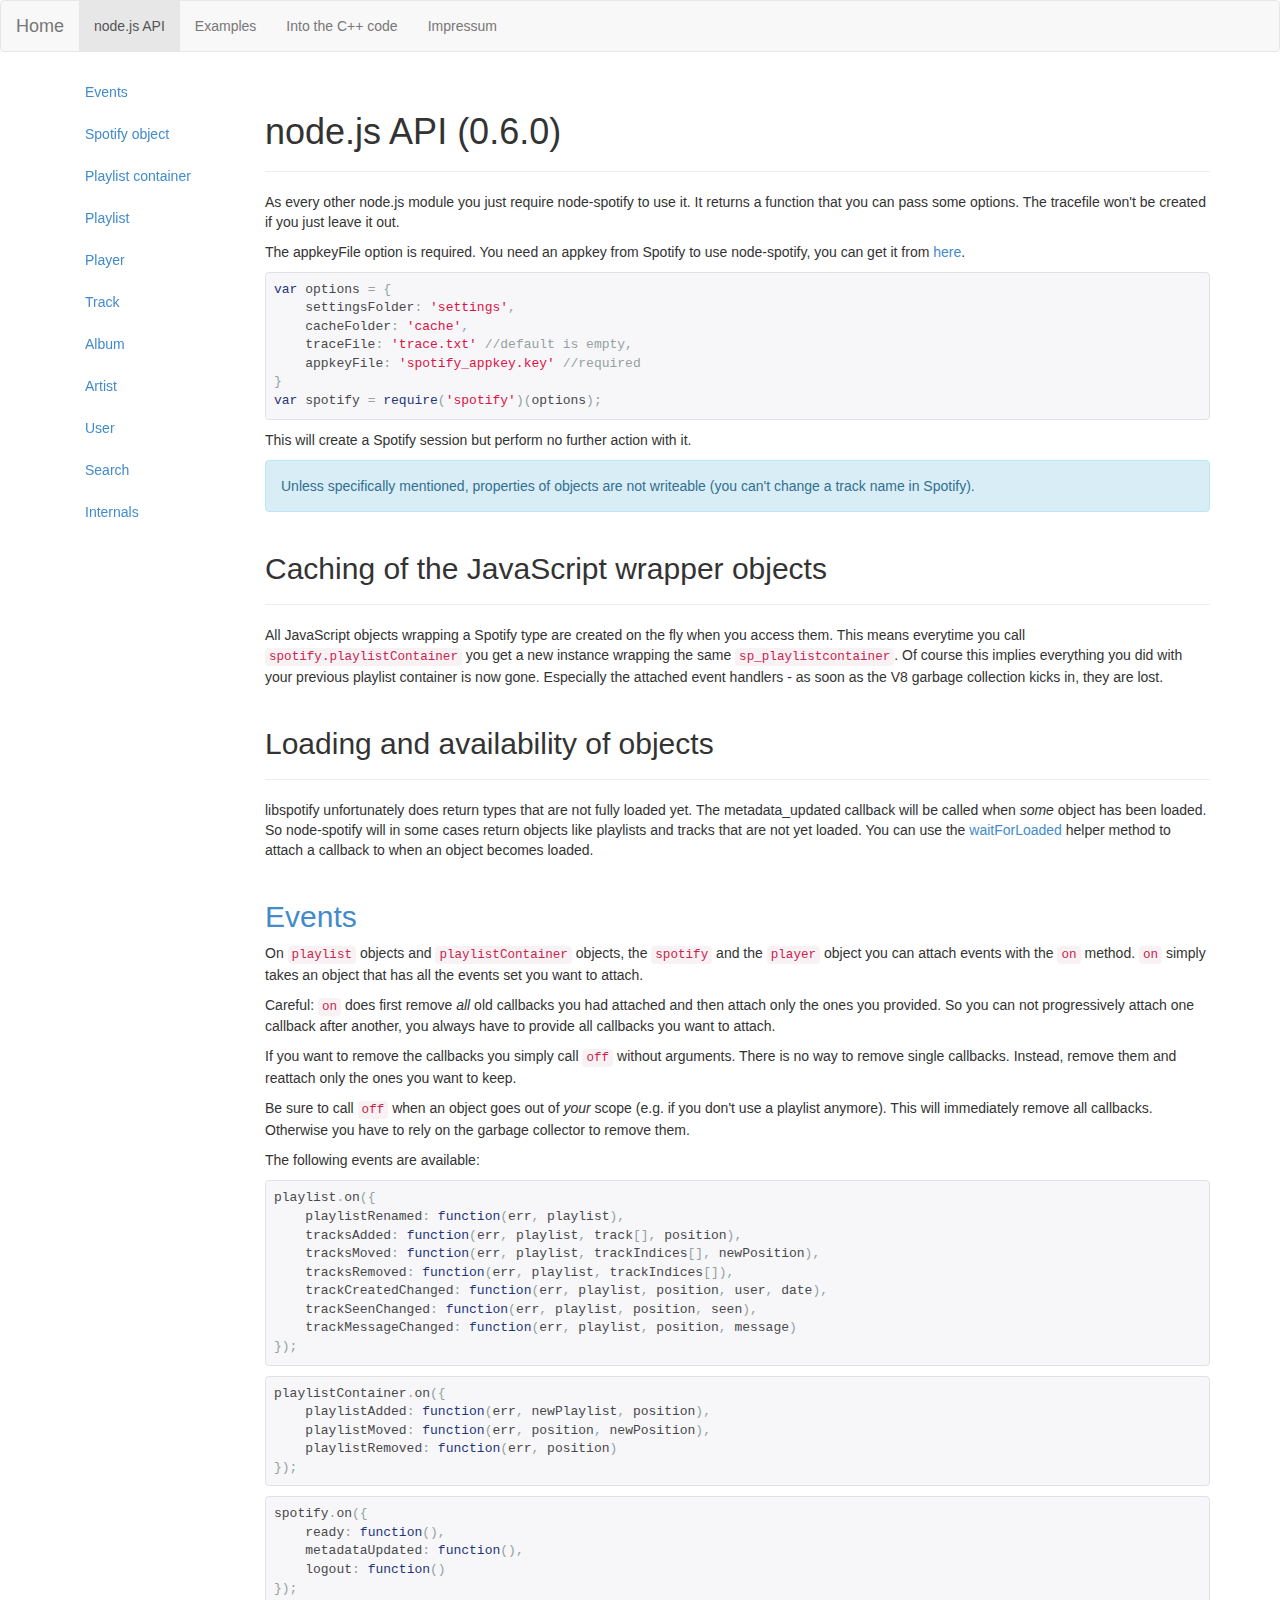
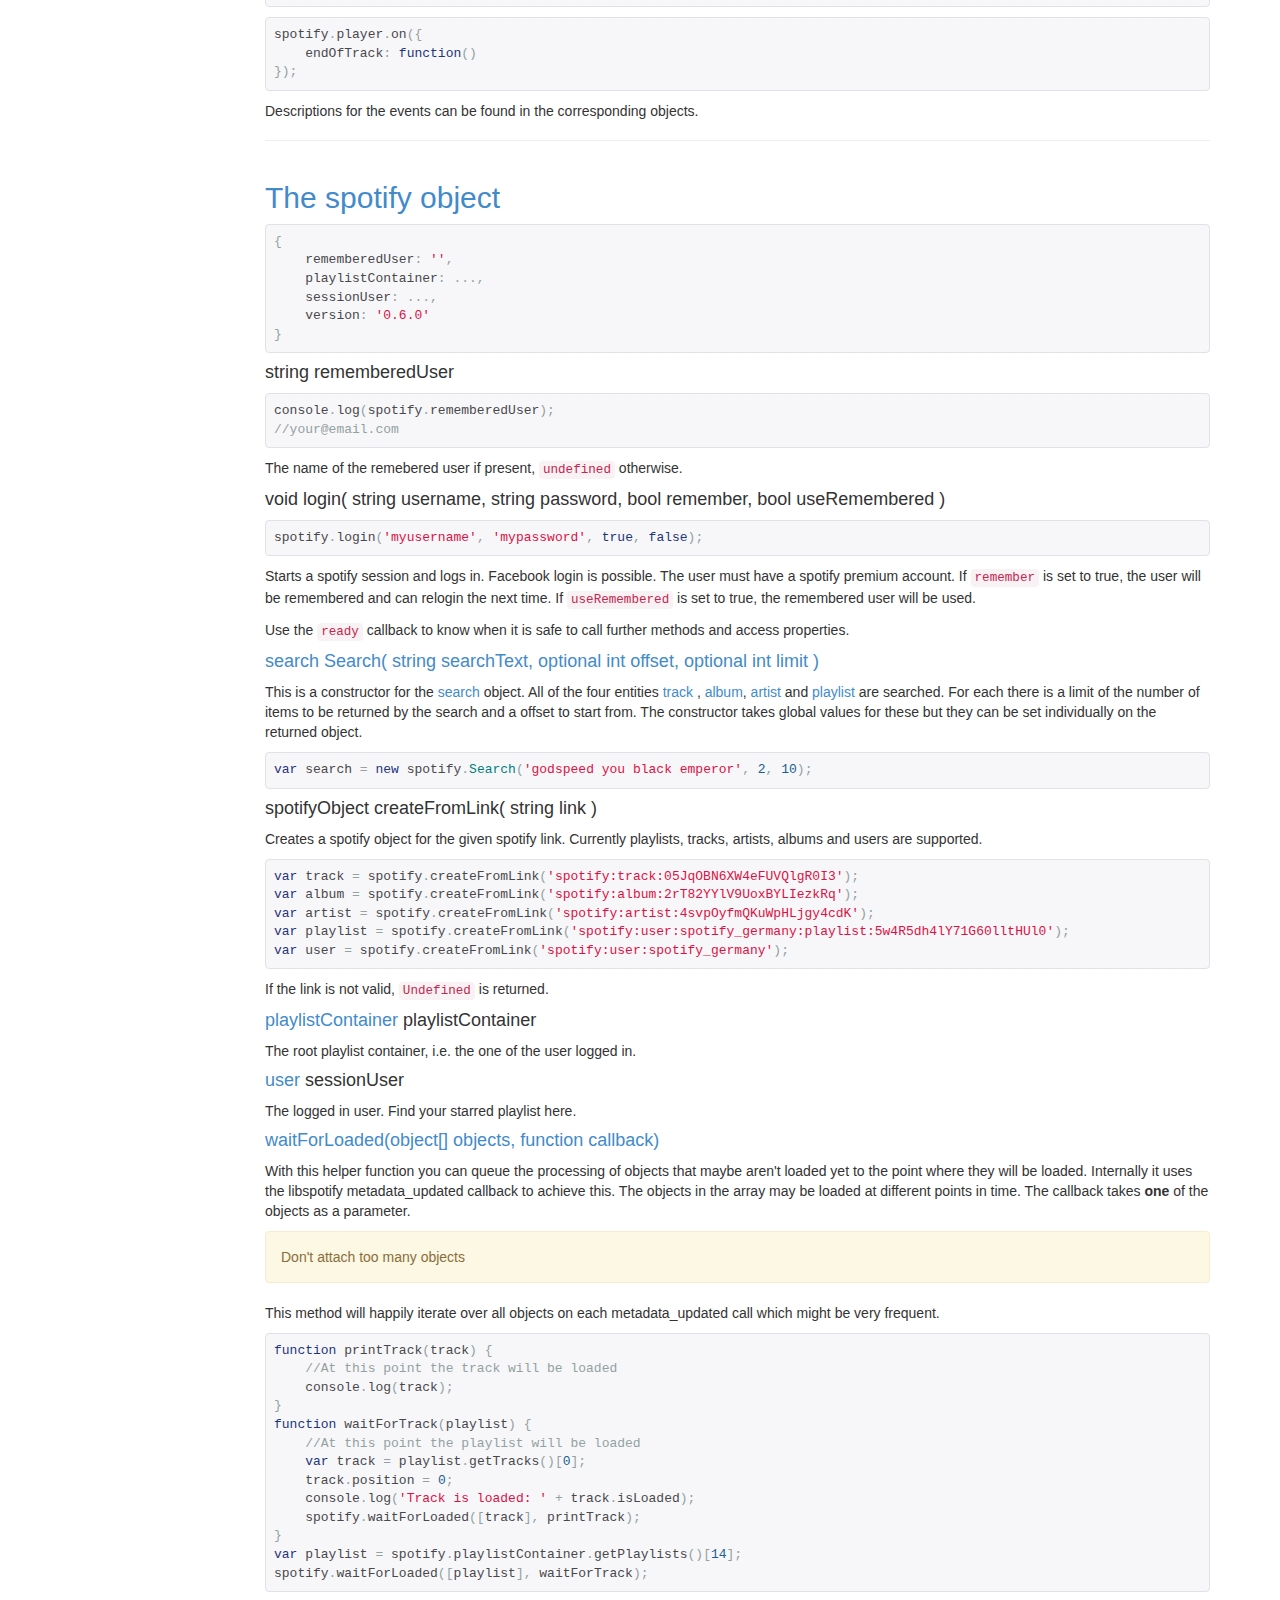
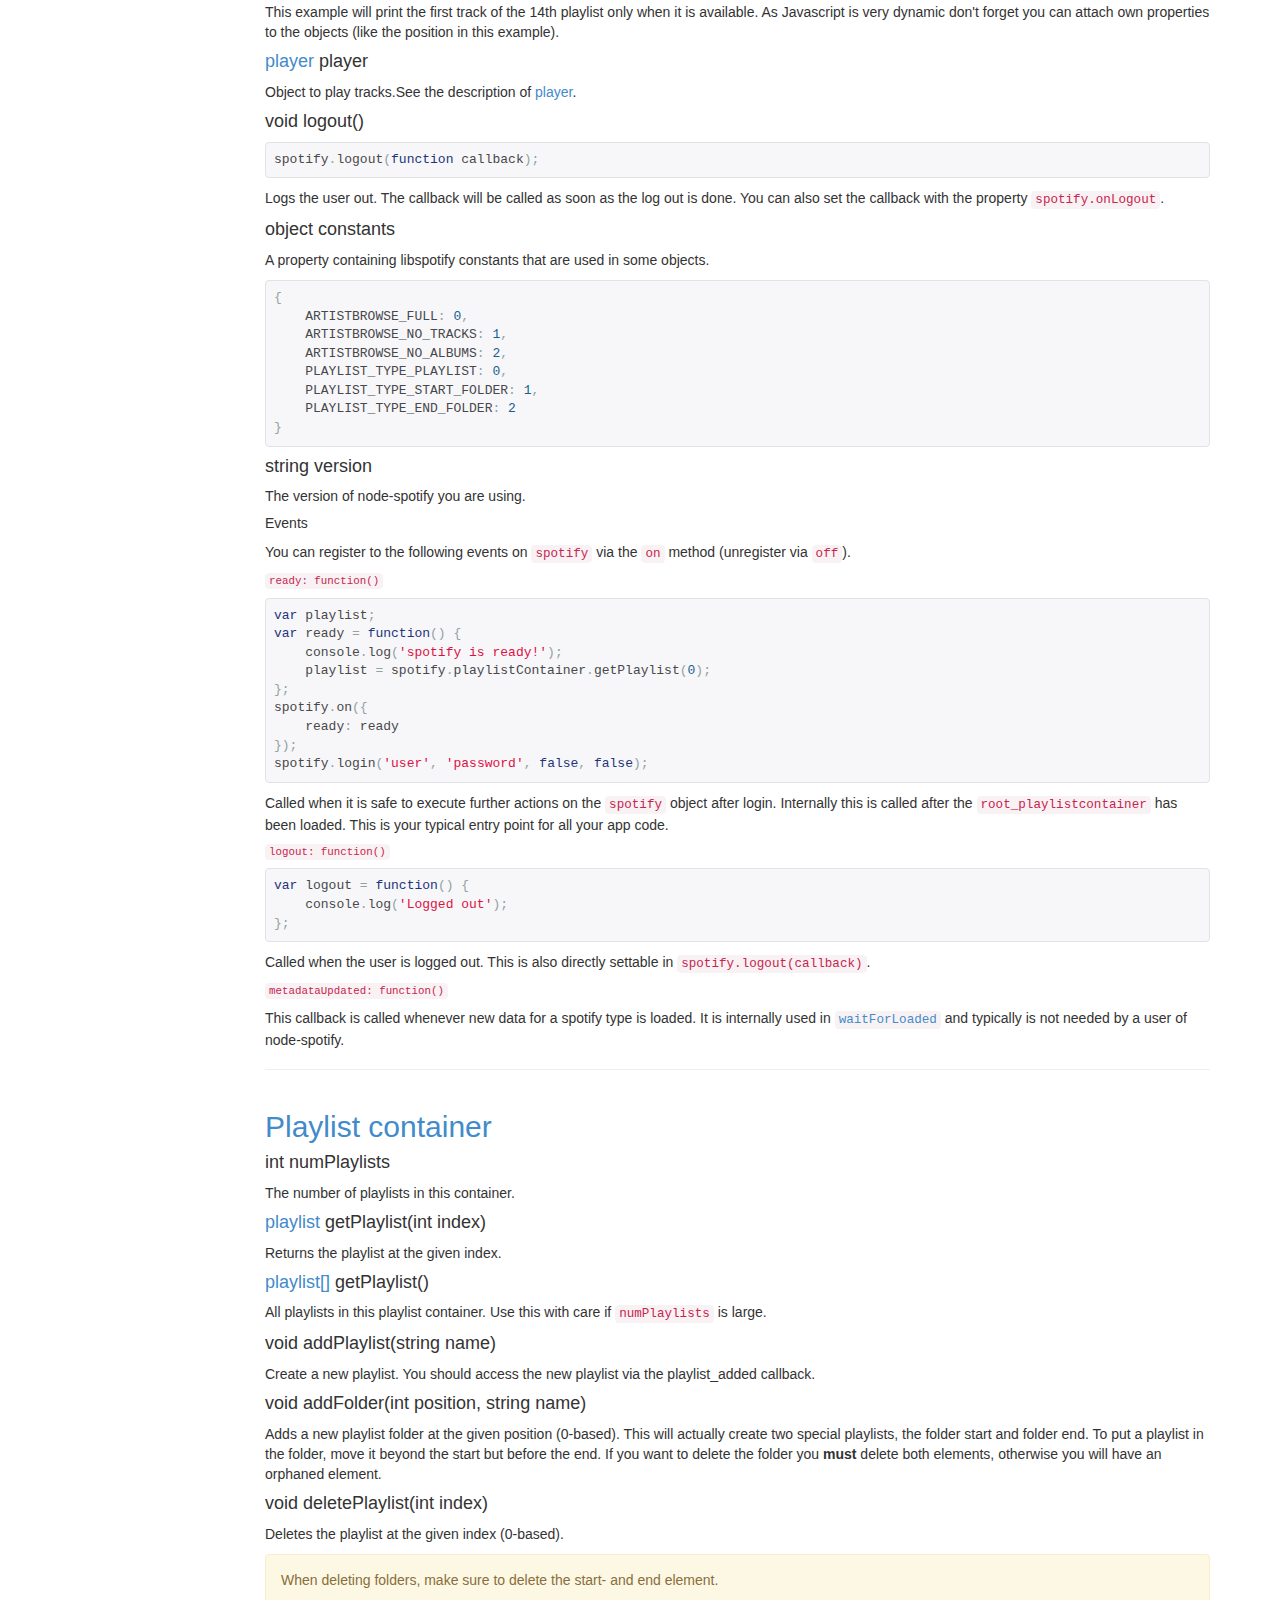
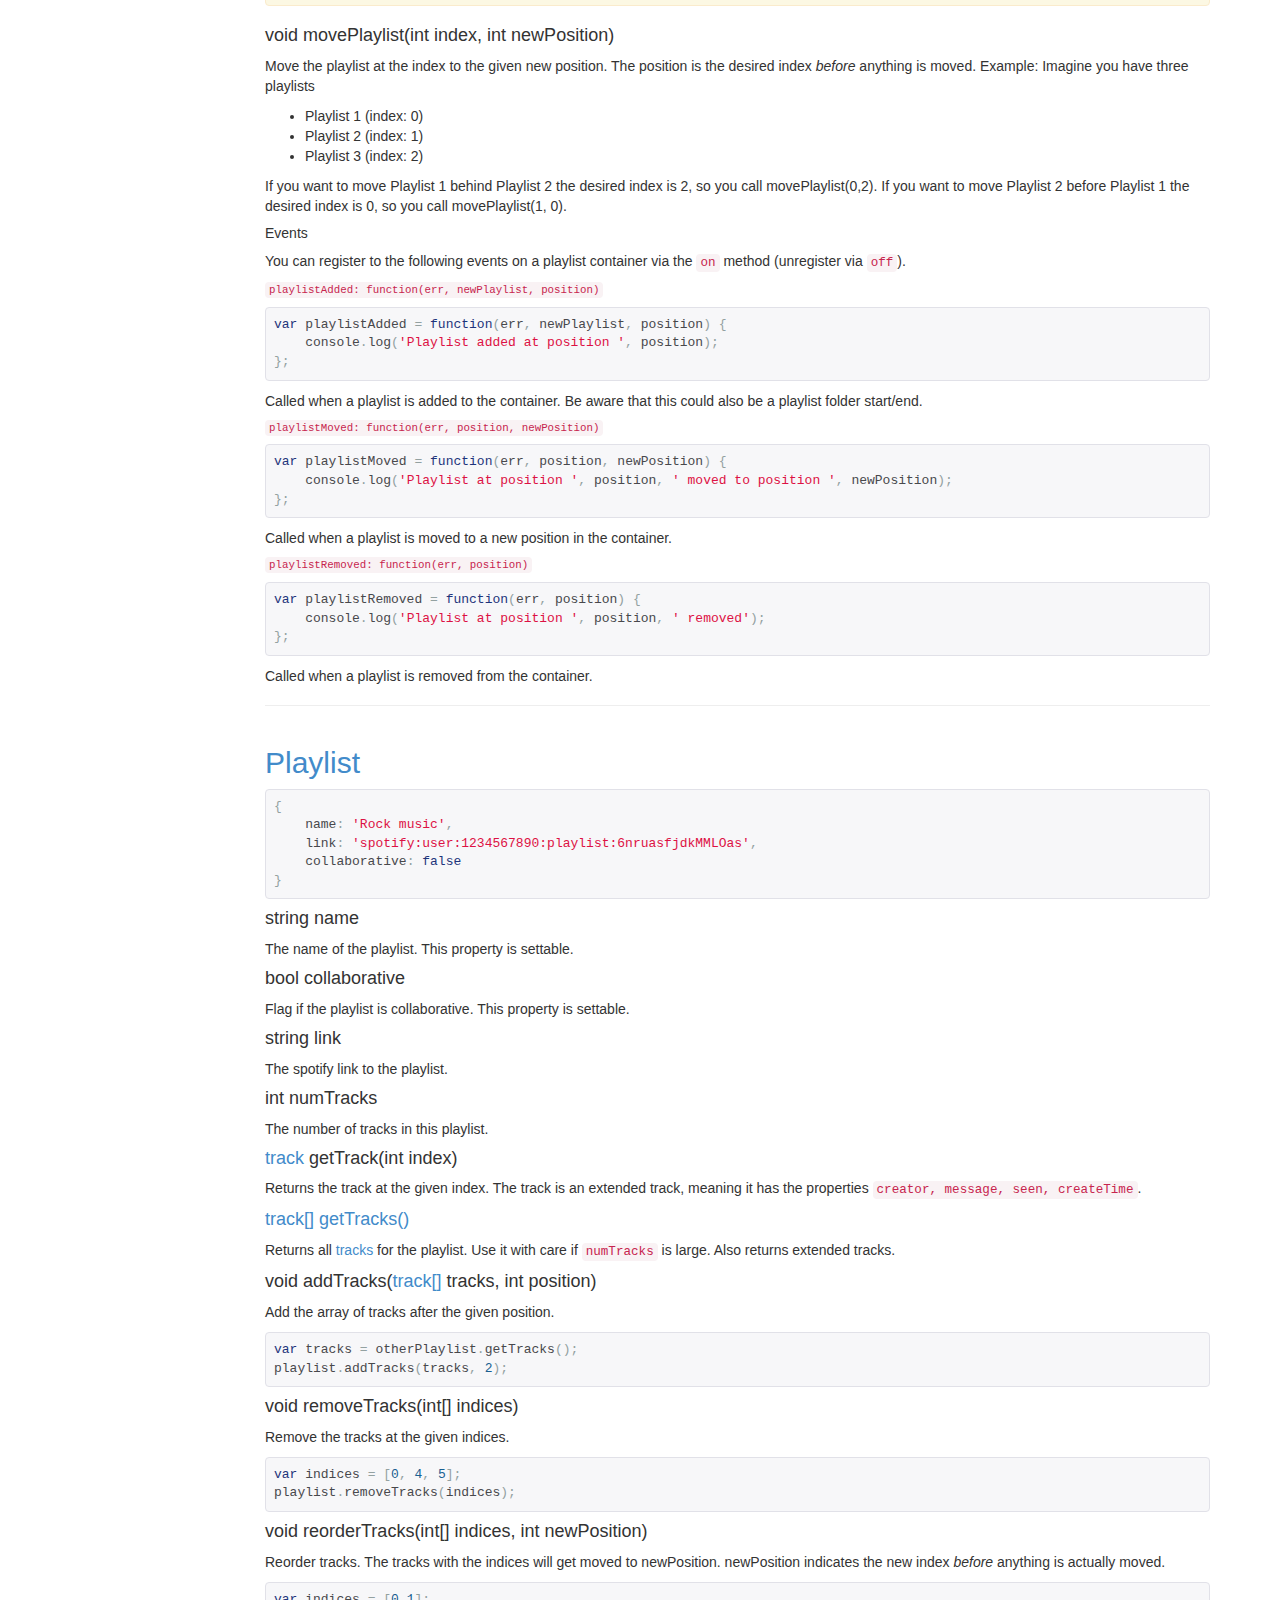
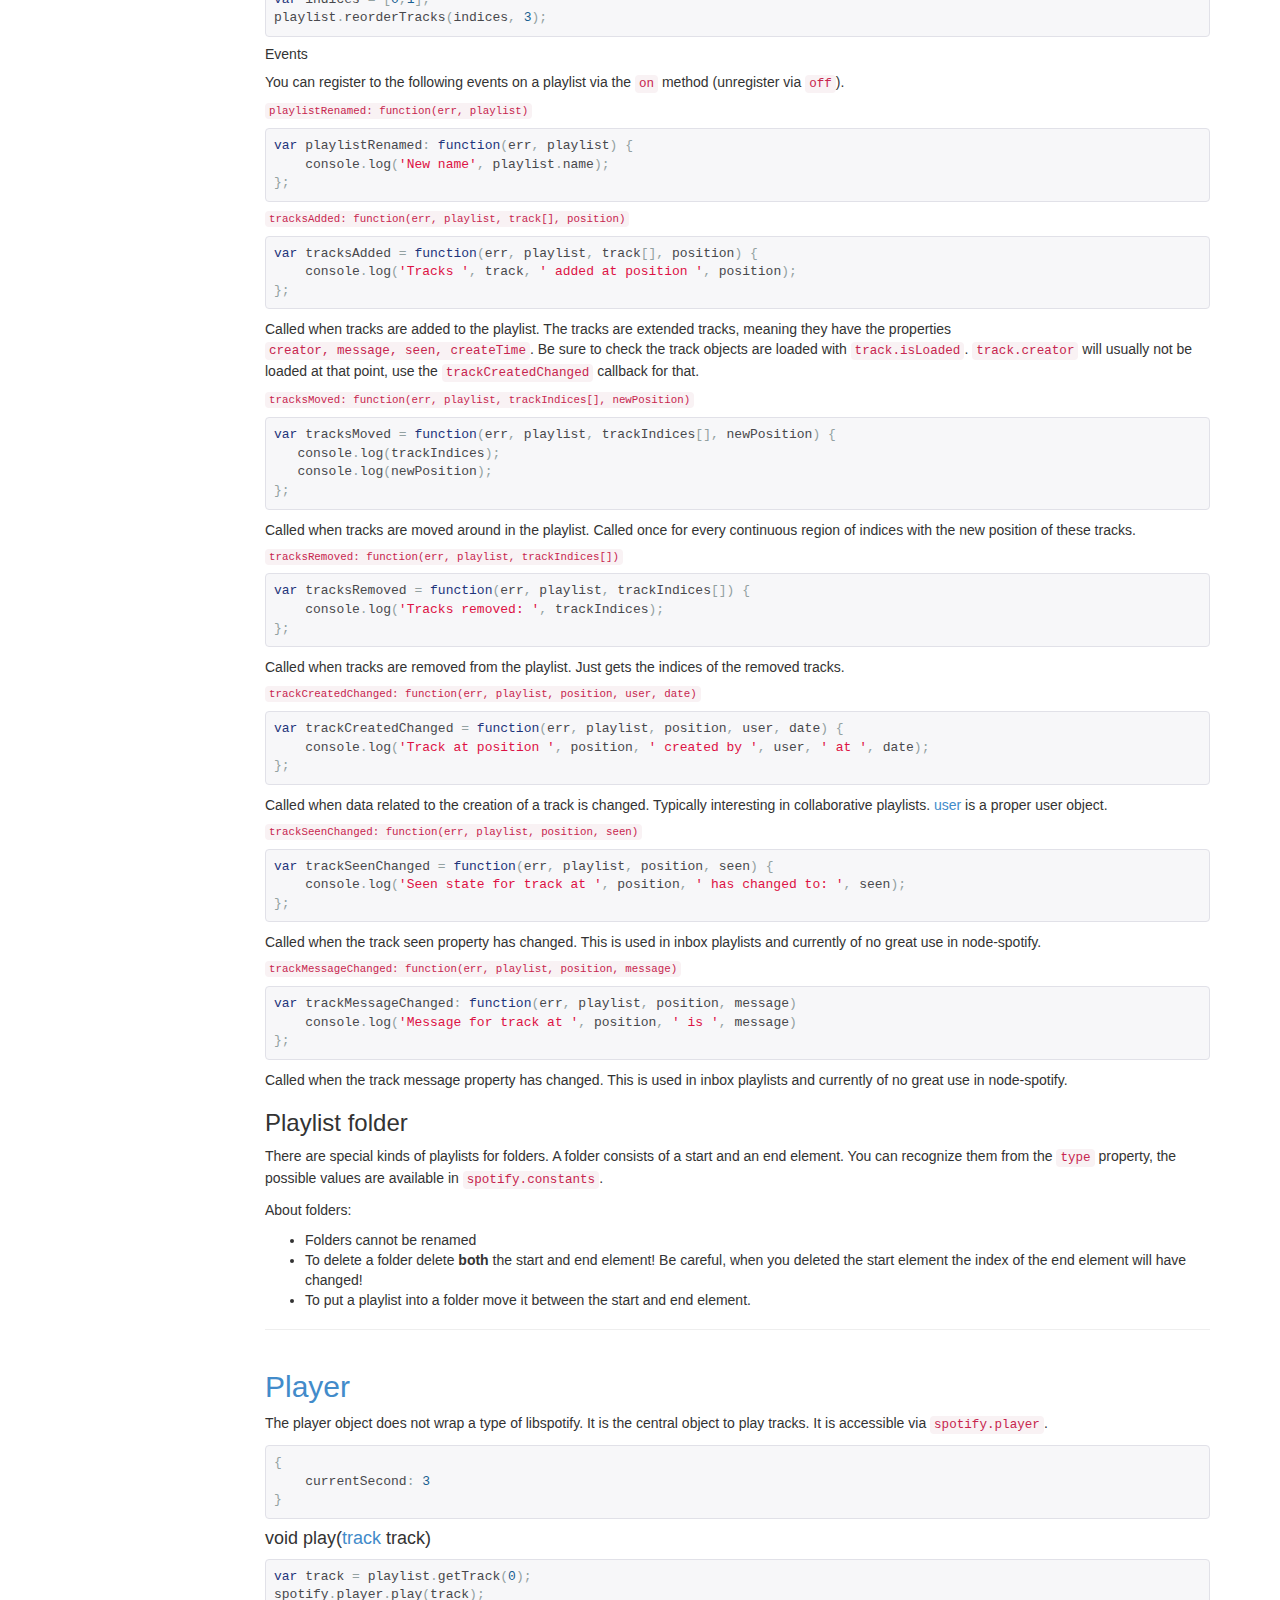
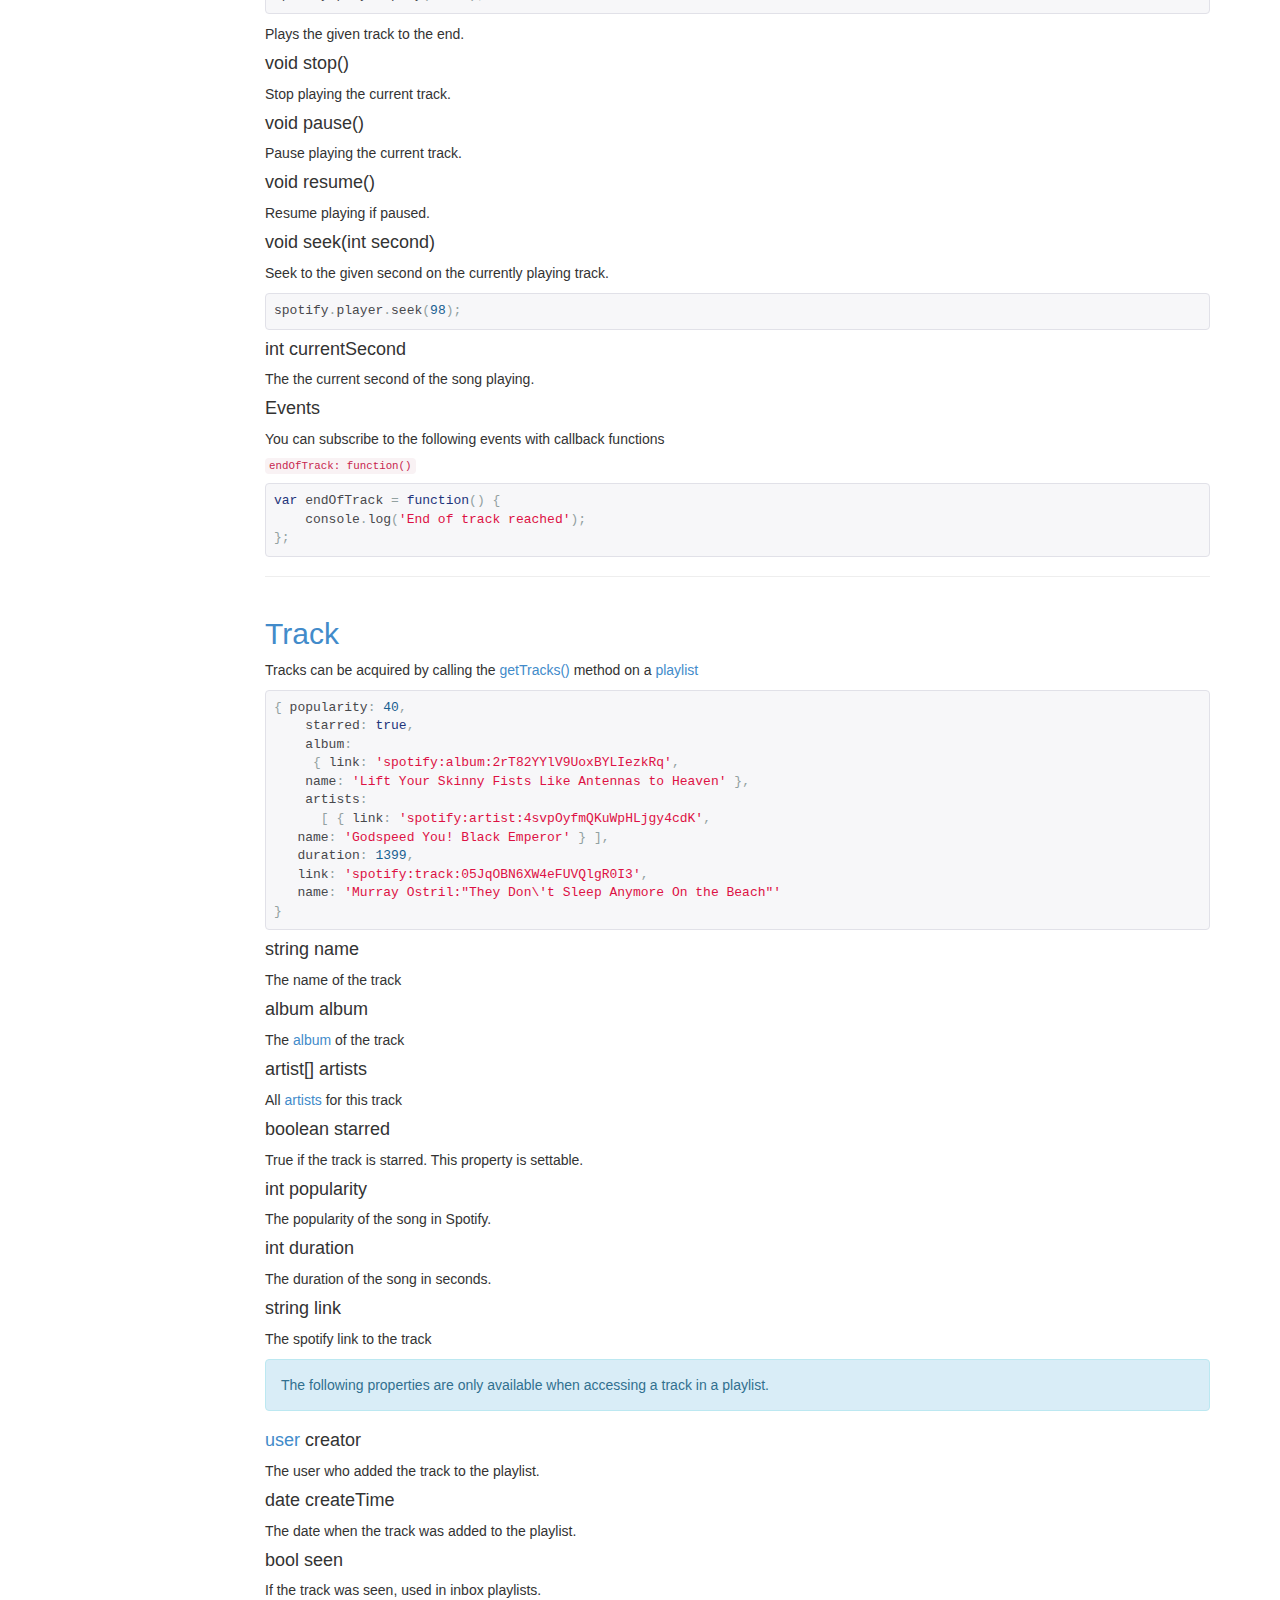
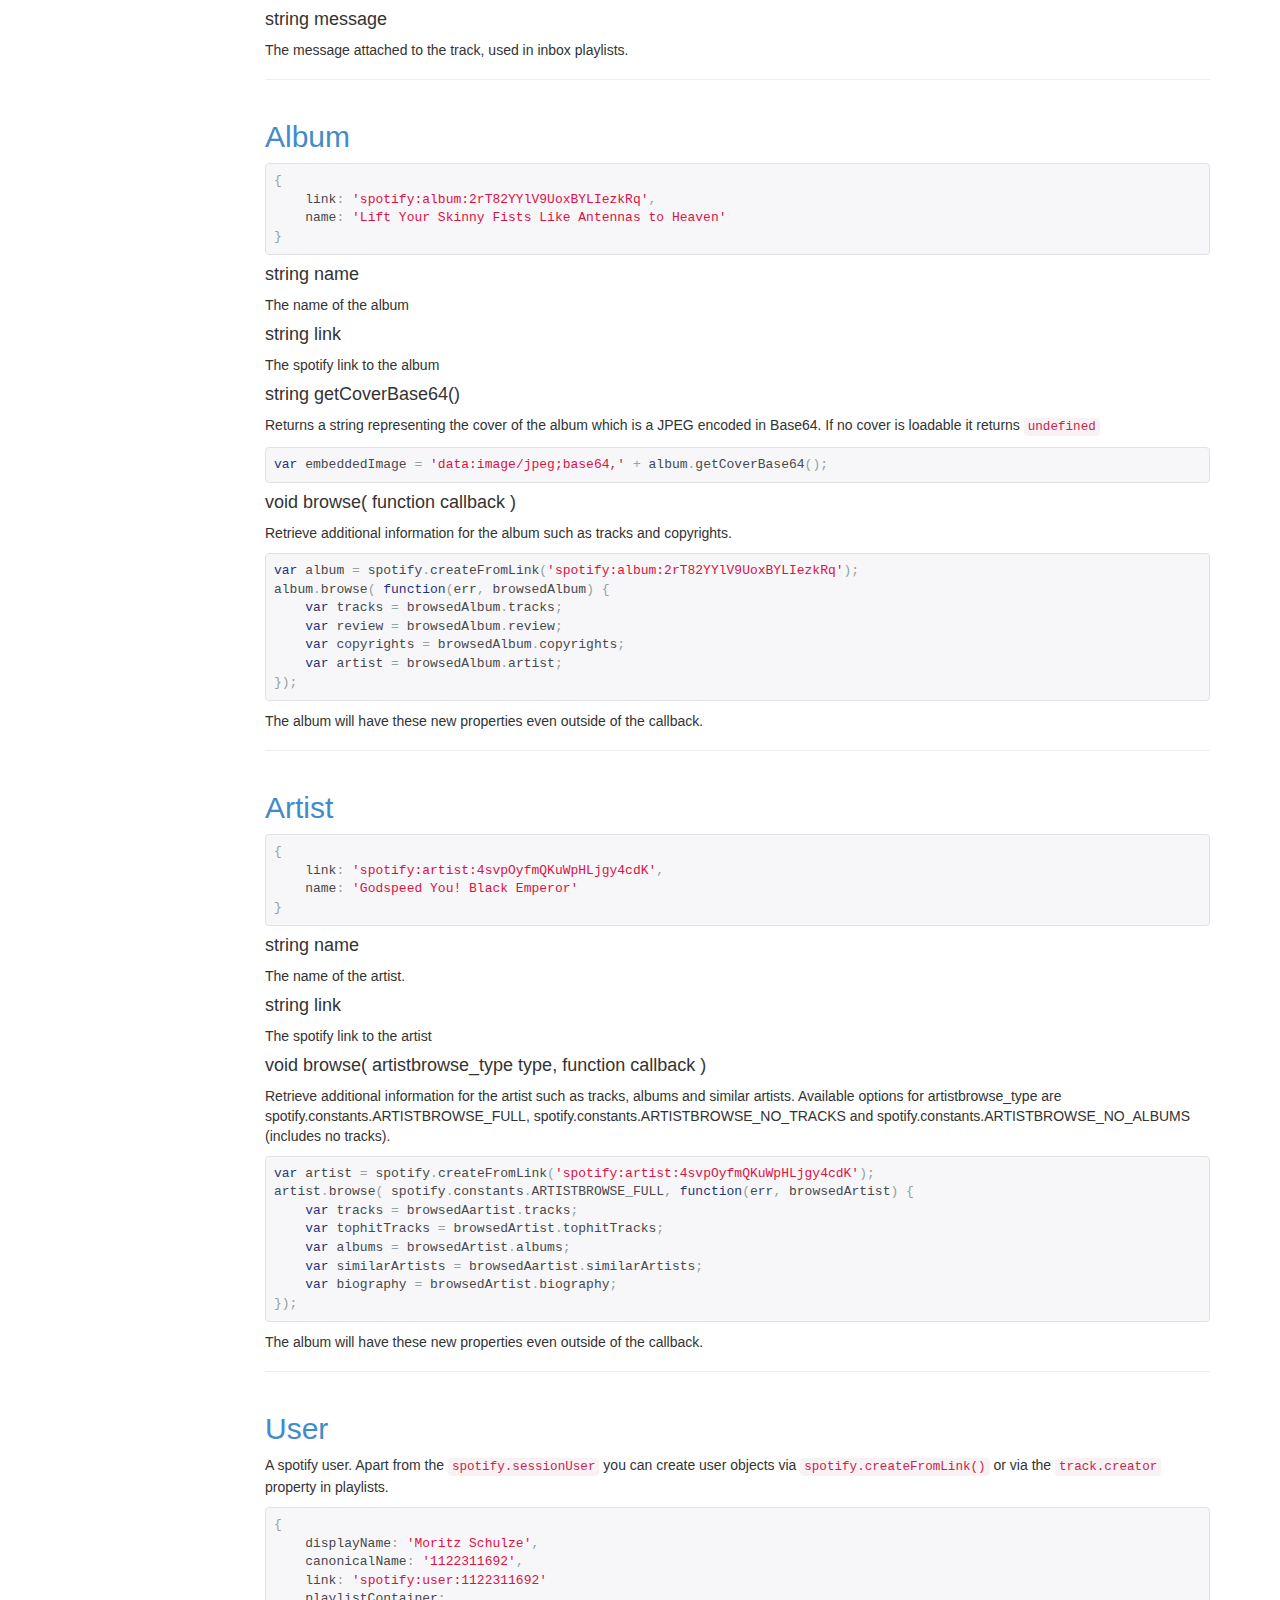
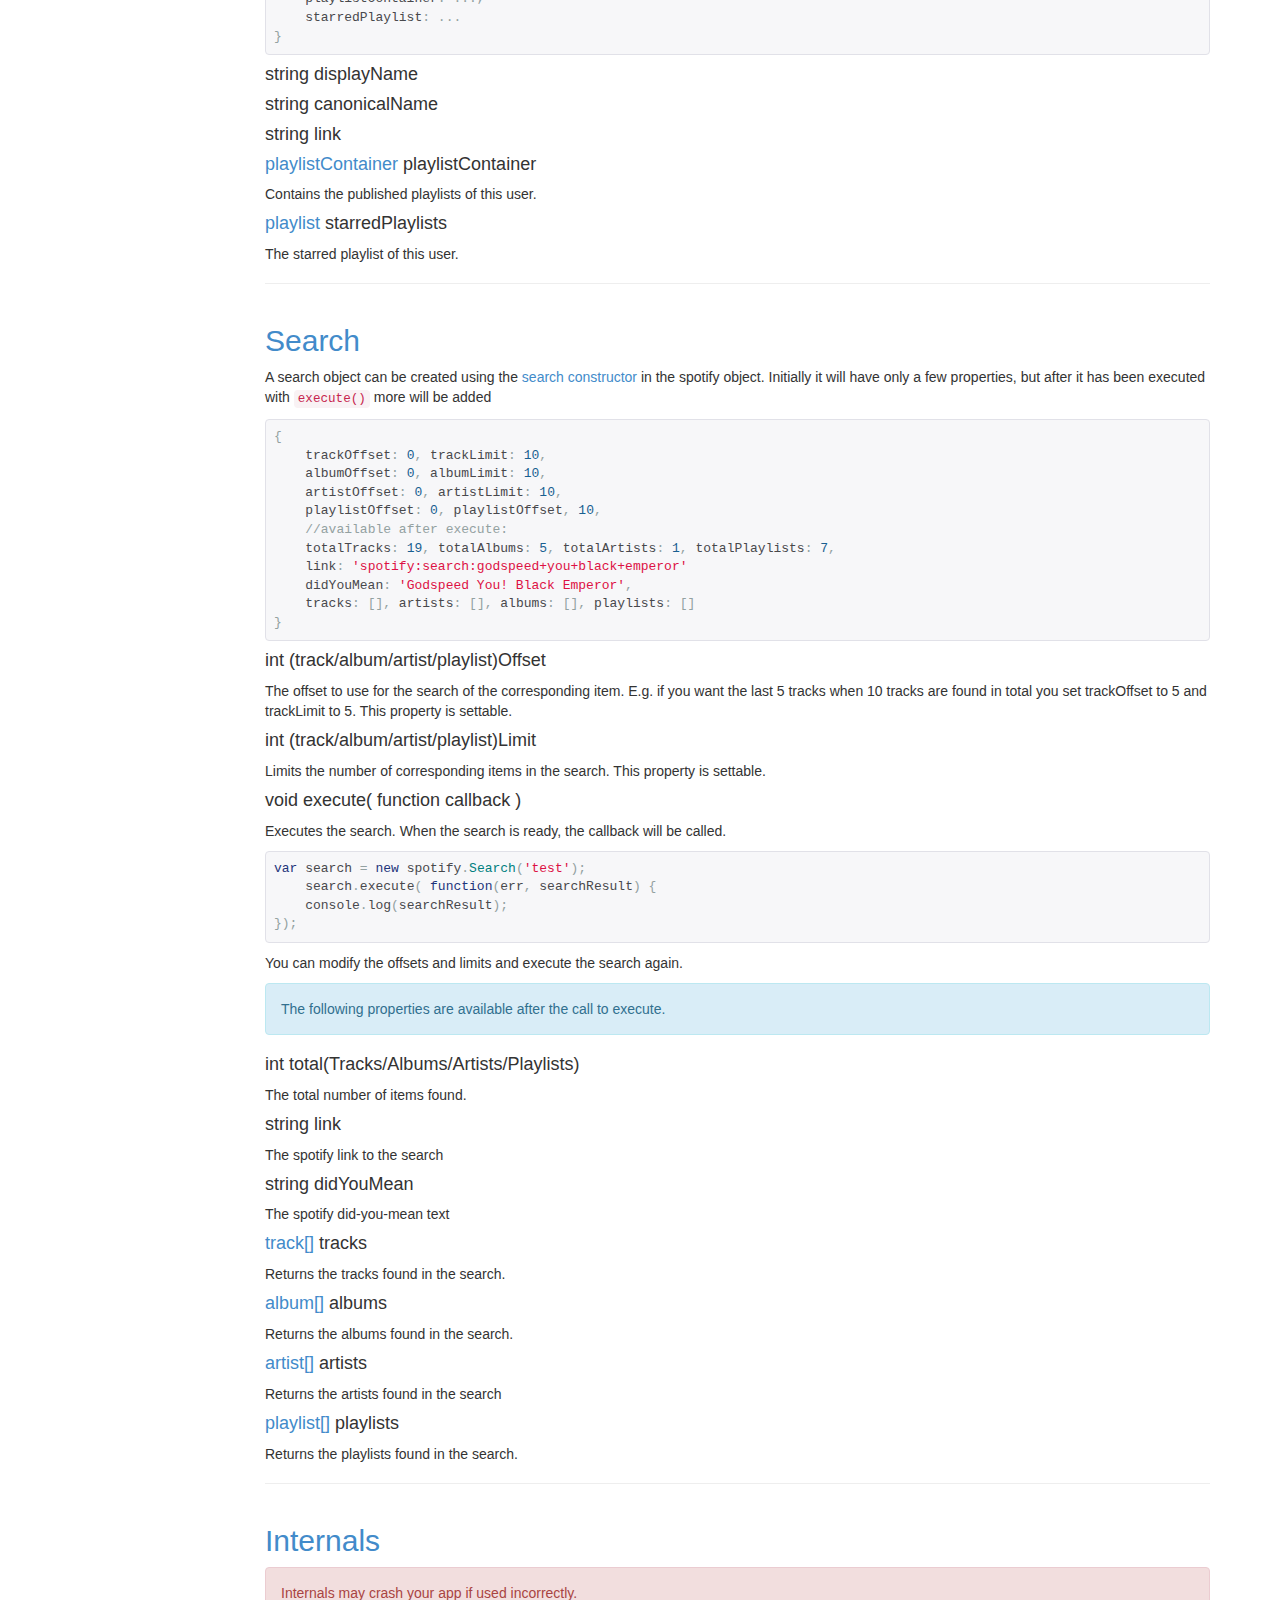
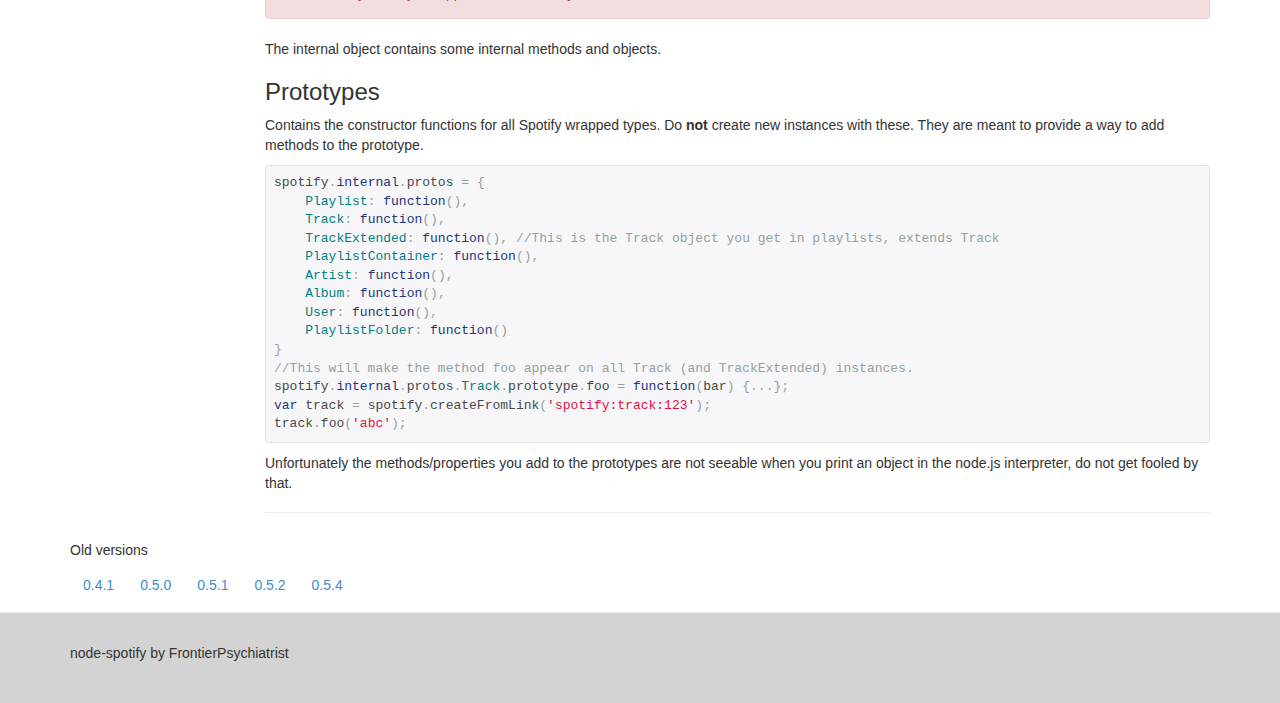
==== api.html @ 5c20692d "Made node.js same everywhere" ====
<!DOCTYPE html><html><head><link rel="stylesheet" href="css/bootstrap.min.css" media="screen" type="text/css"><link rel="stylesheet" href="css/main.css" media="screen" type="text/css"><meta name="viewport" content="width=device-width, initial-scale=1.0"><meta http-equiv="Content-Type" content="text/html" charset="utf-8"><title>node-spotify: api</title><script type="text/javascript" src="js/jquery.min.js"></script><script type="text/javascript" src="js/bootstrap.min.js"></script><script type="text/javascript" src="js/prettify.js"></script><link rel="stylesheet" href="css/prettify.css" type="text/css"></head><body data-spy="scroll" data-target=".sidebar"><div class="navbar navbar-default"><div class="navbar-header"><a href="index.html" class="navbar-brand">Home</a></div><div class="collapse navbar-collapse"><ul class="nav navbar-nav"><li class="active"><a href="api.html">node.js API</a></li><li><a href="example.html">Examples</a></li><li><a href="programmers.html">Into the C++ code</a></li><li><a href="impressum.html">Impressum</a></li></ul><!--a(href='demo/index.html').btn.btn-success.pull-right Try it!--></div></div><div class="container"><div class="row"><div class="col-lg-2"><div class="sidebar"><ul class="nav nav-pills nav-stacked affix"><li><a href="#events">Events</a></li><li><a href="#spotify">Spotify object</a></li><li><a href="#playlistContainer">Playlist container</a></li><li><a href="#playlist">Playlist</a></li><li><a href="#player">Player</a></li><li><a href="#track">Track</a></li><li><a href="#album">Album</a></li><li><a href="#artist">Artist</a></li><li><a href="#user">User</a></li><li><a href="#search">Search</a></li><li><a href="#internal">Internals</a></li></ul></div></div><div class="col-lg-10"><div class="page-header"><h1>node.js API (0.6.0)</h1></div><p>As every other node.js module you just require node-spotify to use it. It returns a function that you can pass
some options. The tracefile won't be created if you just leave it out.</p><p>The appkeyFile option is required. You need an appkey from Spotify to use node-spotify, you can get it from
<a href="https://developer.spotify.com/technologies/libspotify/#application-keys">here</a>.</p><pre class="prettyprint">var options = {
    settingsFolder: 'settings',
    cacheFolder: 'cache',
    traceFile: 'trace.txt' //default is empty,
    appkeyFile: 'spotify_appkey.key' //required
}
var spotify = require('spotify')(options);</pre><p>This will create a Spotify session but perform no further action with it.</p><div class="alert alert-info">Unless specifically mentioned, properties of objects are not writeable (you can't change a track name in Spotify).</div><div class="page-header"><h2>Caching of the JavaScript wrapper objects</h2></div><p>All JavaScript objects wrapping a Spotify type are created on the fly when you access them. This means everytime you call <code>spotify.playlistContainer</code>
you get a new instance wrapping the same <code>sp_playlistcontainer</code>. Of course this implies everything you did with your previous playlist container is
now gone. Especially the attached event handlers - as soon as the V8 garbage collection kicks in, they are lost.</p><div class="page-header"><h2>Loading and availability of objects</h2></div><p>libspotify unfortunately does return types that are not fully loaded yet. The metadata_updated callback will be called when <i>some</i> object has been loaded. So node-spotify
will in some cases return objects like playlists and tracks that are not yet loaded. You can use the <a href="#waitForLoaded">waitForLoaded</a> helper method to attach a callback
to when an object becomes loaded.</p><div class="page-header"><h2><a id="events">Events</a></h2><p>On <code>playlist</code> objects and <code>playlistContainer</code> objects, the <code>spotify</code> and the <code>player</code> object
you can attach events with the <code>on</code> method. <code>on</code> simply
takes an object that has all the events set you want to attach.</p><p>Careful: <code>on</code> does first remove <i>all</i> old callbacks you had attached and then attach only the ones you provided. So you can not progressively
attach one callback after another, you always have to provide all callbacks you want to attach.</p><p>If you want to remove the callbacks you simply call <code>off</code> without arguments. There is no way to remove single callbacks. Instead,
remove them and reattach only the ones you want to keep.</p><p>Be sure to call <code>off</code> when an object goes out of <i>your</i> scope (e.g. if you don't use a playlist anymore). This will immediately remove all
callbacks. Otherwise you have to rely on the garbage collector to remove them.</p><p>The following events are available:</p><pre class="prettyprint">playlist.on({
    playlistRenamed: function(err, playlist),
    tracksAdded: function(err, playlist, track[], position),
    tracksMoved: function(err, playlist, trackIndices[], newPosition),
    tracksRemoved: function(err, playlist, trackIndices[]),
    trackCreatedChanged: function(err, playlist, position, user, date),
    trackSeenChanged: function(err, playlist, position, seen),
    trackMessageChanged: function(err, playlist, position, message)
});</pre><pre class="prettyprint">playlistContainer.on({
    playlistAdded: function(err, newPlaylist, position),
    playlistMoved: function(err, position, newPosition),
    playlistRemoved: function(err, position)
});</pre><pre class="prettyprint">spotify.on({
    ready: function(),
    metadataUpdated: function(),
    logout: function()
});</pre><pre class="prettyprint">spotify.player.on({
    endOfTrack: function()
});</pre><p>Descriptions for the events can be found in the corresponding objects.</p></div><div class="page-header"><h2><a id="spotify">The spotify object</a></h2><pre class="prettyprint">{
    rememberedUser: '',
    playlistContainer: ...,
    sessionUser: ...,
    version: '0.6.0'
}</pre><h4>string rememberedUser</h4><pre class="prettyprint">console.log(spotify.rememberedUser);
//your@email.com</pre><p>The name of the remebered user if present, <code>undefined</code> otherwise.</p><h4>void login( string username, string password, bool remember, bool useRemembered )</h4><pre class="prettyprint">spotify.login('myusername', 'mypassword', true, false);</pre><p>Starts a spotify session and logs in. Facebook login is possible. The user must have a spotify premium account.
If <code>remember</code> is set to true, the user will be remembered and can relogin the next time. If
<code>useRemembered</code> is set to true, the remembered user will be used.</p><p>Use the <code>ready</code> callback to know when it is safe to call further methods and access properties.</p><h4><a id="searchCtor">search Search( string searchText, optional int offset, optional int limit )</a></h4><p>This is a constructor for the <a href="#search">search</a> object. All of the four entities <a href="#track">track</a>
, <a href="#album">album</a>, <a href="#artist">artist</a> and <a href="#playlist">playlist</a> are searched. For each
there is a limit of the number of items to be returned by the search and a offset to start from. The constructor takes
global values for these but they can be set individually on the returned object.</p><pre class="prettyprint">var search = new spotify.Search('godspeed you black emperor', 2, 10);</pre><h4>spotifyObject createFromLink( string link )</h4><p>Creates a spotify object for the given spotify link. Currently playlists, tracks, artists, albums and users are supported.</p><pre class="prettyprint">var track = spotify.createFromLink('spotify:track:05JqOBN6XW4eFUVQlgR0I3');
var album = spotify.createFromLink('spotify:album:2rT82YYlV9UoxBYLIezkRq');
var artist = spotify.createFromLink('spotify:artist:4svpOyfmQKuWpHLjgy4cdK');
var playlist = spotify.createFromLink('spotify:user:spotify_germany:playlist:5w4R5dh4lY71G60lltHUl0');
var user = spotify.createFromLink('spotify:user:spotify_germany');</pre><p>If the link is not valid, <code>Undefined</code> is returned.</p><h4><a href="#playlistContainer">playlistContainer</a> playlistContainer</h4><p>The root playlist container, i.e. the one of the user logged in.</p><h4><a href='#user'>user</a> sessionUser</h4><p>The logged in user. Find your starred playlist here.</p><h4><a id="waitForLoaded">waitForLoaded(object[] objects, function callback)</a></h4><p>With this helper function you can queue the processing of objects that maybe aren't loaded yet to the point where they will be loaded. Internally it uses the
libspotify metadata_updated callback to achieve this. The objects in the array may be loaded at different points in time. The callback takes <b>one</b> of the objects
as a parameter.</p><div class="alert alert-warning">Don't attach too many objects</div><p>This method will happily iterate over all objects on each metadata_updated call which might be very frequent.</p><pre class="prettyprint">function printTrack(track) {
    //At this point the track will be loaded
    console.log(track);
}
function waitForTrack(playlist) {
    //At this point the playlist will be loaded
    var track = playlist.getTracks()[0];
    track.position = 0;
    console.log('Track is loaded: ' + track.isLoaded);
    spotify.waitForLoaded([track], printTrack);
}
var playlist = spotify.playlistContainer.getPlaylists()[14];
spotify.waitForLoaded([playlist], waitForTrack);</pre><p>This example will print the first track of the 14th playlist only when it is available. As Javascript is very dynamic don't forget you can attach own properties to the objects
(like the position in this example).</p><h4><a href="#player">player</a> player</h4><p>Object to play tracks.See the description of <a href="#player">player</a>.</p><h4>void logout()</h4><pre class="prettyprint">spotify.logout(function callback);</pre><p>Logs the user out. The callback will be called as soon as the log out is done. You can also set the callback with the property <code>spotify.onLogout</code>.</p><h4>object constants</h4><p>A property containing libspotify constants that are used in some objects.</p><pre class="prettyprint">{
    ARTISTBROWSE_FULL: 0,
    ARTISTBROWSE_NO_TRACKS: 1,
    ARTISTBROWSE_NO_ALBUMS: 2,
    PLAYLIST_TYPE_PLAYLIST: 0,
    PLAYLIST_TYPE_START_FOLDER: 1,
    PLAYLIST_TYPE_END_FOLDER: 2
}</pre><h4>string version</h4><p>The version of node-spotify you are using.</p><h5>Events</h5><p>You can register to the following events on <code>spotify</code> via the <code>on</code> method (unregister via <code>off</code>).<h6><code>ready: function()</code></h6><pre class="prettyprint">var playlist;
var ready = function() {
    console.log('spotify is ready!');
    playlist = spotify.playlistContainer.getPlaylist(0);
};
spotify.on({
    ready: ready
});
spotify.login('user', 'password', false, false);</pre><p>Called when it is safe to execute further actions on the <code>spotify</code> object after login. Internally this is called after the
<code>root_playlistcontainer</code> has been loaded. This is your typical entry point for all your app code.</p><h6><code>logout: function()</code></h6><pre class="prettyprint">var logout = function() {
    console.log('Logged out');
};</pre><p>Called when the user is logged out. This is also directly settable in <code>spotify.logout(callback)</code>.</p><h6><code>metadataUpdated: function()</code></h6><p>This callback is called whenever new data for a spotify type is loaded. It is internally used in <code><a href='#waitForLoaded'>waitForLoaded</a></code>
and typically is not needed by a user of node-spotify.</p></p></div><div class="page-header"><h2><a id="playlistContainer">Playlist container</a></h2><h4>int numPlaylists</h4><p>The number of playlists in this container.</p><h4><a href="#playlist">playlist</a> getPlaylist(int index)</h4><p>Returns the playlist at the given index.</p><h4><a href="#playlist">playlist[]</a> getPlaylist()</h4><p>All playlists in this playlist container. Use this with care if <code>numPlaylists</code> is large.</p><h4>void addPlaylist(string name)</h4><p>Create a new playlist. You should access the new playlist via the playlist_added callback.</p><h4>void addFolder(int position, string name)</h4><p>Adds a new playlist folder at the given position (0-based). This will actually create two special playlists, the folder start and folder end. To put a playlist in
the folder, move it beyond the start but before the end. If you want to delete the folder you <b>must</b> delete both elements, otherwise you will have an orphaned element.</p><h4>void deletePlaylist(int index)</h4><p>Deletes the playlist at the given index (0-based).</p><div class="alert alert-warning">When deleting folders, make sure to delete the start- and end element.</div><h4>void movePlaylist(int index, int newPosition)</h4><p>Move the playlist at the index to the given new position. The position is the desired index <i>before</i> anything is moved.
Example: Imagine you have three playlists<ul><li>Playlist 1 (index: 0)</li><li>Playlist 2 (index: 1)</li><li>Playlist 3 (index: 2)</li></ul>If you want to move Playlist 1 behind Playlist 2 the desired index is 2, so you call movePlaylist(0,2). If you want to move Playlist 2 before Playlist 1 the desired
index is 0, so you call movePlaylist(1, 0).</p><h5>Events</h5><p>You can register to the following events on a playlist container via the <code>on</code> method (unregister via <code>off</code>).<h6><code>playlistAdded: function(err, newPlaylist, position)</code></h6><pre class="prettyprint">var playlistAdded = function(err, newPlaylist, position) {
    console.log('Playlist added at position ', position);
};</pre><p>Called when a playlist is added to the container. Be aware that this could also be a playlist folder start/end.</p><h6><code>playlistMoved: function(err, position, newPosition)</code></h6><pre class="prettyprint">var playlistMoved = function(err, position, newPosition) {
    console.log('Playlist at position ', position, ' moved to position ', newPosition);
};</pre><p>Called when a playlist is moved to a new position in the container.</p><h6><code>playlistRemoved: function(err, position)</code></h6><pre class="prettyprint">var playlistRemoved = function(err, position) {
    console.log('Playlist at position ', position, ' removed');
};</pre><p>Called when a playlist is removed from the container.</p></p></div><div class="page-header"><h2><a id="playlist">Playlist</a></h2><pre class="prettyprint">{
    name: 'Rock music',
    link: 'spotify:user:1234567890:playlist:6nruasfjdkMMLOas',
    collaborative: false
}</pre><h4>string name</h4><p>The name of the playlist. This property is settable.</p><h4>bool collaborative</h4><p>Flag if the playlist is collaborative. This property is settable.</p><h4>string link</h4><p>The spotify link to the playlist.</p><h4>int numTracks</h4><p>The number of tracks in this playlist.</p><h4><a href="#track">track</a> getTrack(int index)</h4><p>Returns the track at the given index. The track is an extended track, meaning it has the properties <code>creator, message, seen, createTime</code>.</p><h4><a id="getTracks">track[] getTracks()</a></h4><p>Returns all <a href="#track">tracks</a> for the playlist. Use it with care if <code>numTracks</code> is large. Also returns extended tracks.</p><h4>void addTracks(<a href="#track">track[]</a> tracks, int position)</h4><p>Add the array of tracks after the given position.</p><pre class="prettyprint">var tracks = otherPlaylist.getTracks();
playlist.addTracks(tracks, 2);</pre><h4>void removeTracks(int[] indices)</h4><p>Remove the tracks at the given indices.</p><pre class="prettyprint">var indices = [0, 4, 5];
playlist.removeTracks(indices);</pre><h4>void reorderTracks(int[] indices, int newPosition)</h4><p>Reorder tracks. The tracks with the indices will get moved to newPosition. newPosition indicates the new index <i>before</i> anything is actually moved.</p><pre class="prettyprint">var indices = [0,1];
playlist.reorderTracks(indices, 3);</pre><h5>Events</h5><p>You can register to the following events on a playlist via the <code>on</code> method (unregister via <code>off</code>).<h6><code>playlistRenamed: function(err, playlist)</code></h6><pre class="prettyprint">var playlistRenamed: function(err, playlist) {
    console.log('New name', playlist.name);
};</pre><h6><code>tracksAdded: function(err, playlist, track[], position)</code></h6><pre class="prettyprint">var tracksAdded = function(err, playlist, track[], position) {
    console.log('Tracks ', track, ' added at position ', position);
};</pre><p>Called when tracks are added to the playlist. The tracks are extended tracks, meaning they have the properties <code>creator, message, seen, createTime</code>.
Be sure to check the track objects are loaded with <code>track.isLoaded</code>.
<code>track.creator</code> will usually not be loaded at that point, use the <code>trackCreatedChanged</code> callback for that.</p><h6><code>tracksMoved: function(err, playlist, trackIndices[], newPosition)</code></h6><pre class="prettyprint">var tracksMoved = function(err, playlist, trackIndices[], newPosition) {
   console.log(trackIndices);
   console.log(newPosition);
};</pre><p>Called when tracks are moved around in the playlist. Called once for every continuous region of indices with the new position of these tracks.</p><h6><code>tracksRemoved: function(err, playlist, trackIndices[])</code></h6><pre class="prettyprint">var tracksRemoved = function(err, playlist, trackIndices[]) {
    console.log('Tracks removed: ', trackIndices);
};</pre><p>Called when tracks are removed from the playlist. Just gets the indices of the removed tracks.</p><h6><code>trackCreatedChanged: function(err, playlist, position, user, date)</code></h6><pre class="prettyprint">var trackCreatedChanged = function(err, playlist, position, user, date) {
    console.log('Track at position ', position, ' created by ', user, ' at ', date);
};</pre><p>Called when data related to the creation of a track is changed. Typically interesting in collaborative playlists. <a href='#user'>user</a>
is a proper user object.</p><h6><code>trackSeenChanged: function(err, playlist, position, seen)</code></h6><pre class="prettyprint">var trackSeenChanged = function(err, playlist, position, seen) {
    console.log('Seen state for track at ', position, ' has changed to: ', seen);
};</pre><p>Called when the track seen property has changed. This is used in inbox playlists and currently of no great use in node-spotify.</p><h6><code>trackMessageChanged: function(err, playlist, position, message)</code></h6><pre class="prettyprint">var trackMessageChanged: function(err, playlist, position, message)
    console.log('Message for track at ', position, ' is ', message)
};</pre><p>Called when the track message property has changed. This is used in inbox playlists and currently of no great use in node-spotify.</p></p><h3>Playlist folder</h3><p>There are special kinds of playlists for folders. A folder consists of a start and an end element. You can recognize them from the <code>type</code> property, the possible
values are available in <code>spotify.constants</code>.</p><p>About folders:<ul><li>Folders cannot be renamed</li><li>To delete a folder delete <b>both</b> the start and end element! Be careful, when you deleted the start element the index of the end element will have changed!</li><li>To put a playlist into a folder move it between the start and end element.</li></ul></p></div><div class="page-header"><h2><a id="player">Player</a></h2><p>The player object does not wrap a type of libspotify. It is the central object to play tracks. It is accessible
via <code>spotify.player</code>.</p><pre class="prettyprint">{
    currentSecond: 3
}</pre><h4>void play(<a href='#track'>track</a> track)</h4><pre class="prettyprint">var track = playlist.getTrack(0);
spotify.player.play(track);</pre><p>Plays the given track to the end.</p><h4>void stop()</h4><p>Stop playing the current track.</p><h4>void pause()</h4><p>Pause playing the current track.</p><h4>void resume()</h4><p>Resume playing if paused.</p><h4>void seek(int second)</h4><p>Seek to the given second on the currently playing track.</p><pre class="prettyprint">spotify.player.seek(98);</pre><h4>int currentSecond</h4><p>The the current second of the song playing.</p><h4>Events</h4><p>You can subscribe to the following events with callback functions<h6><code>endOfTrack: function()</code></h6><pre class="prettyprint">var endOfTrack = function() {
    console.log('End of track reached');
};</pre></p></div><div class="page-header"><h2><a id="track">Track</a></h2><p>Tracks can be acquired by calling the <a href="#getTracks">getTracks()</a> method on a <a href="#playlist">playlist</a></p><pre class="prettyprint">{ popularity: 40,
    starred: true,
    album:
     { link: 'spotify:album:2rT82YYlV9UoxBYLIezkRq',
    name: 'Lift Your Skinny Fists Like Antennas to Heaven' },
    artists:
      [ { link: 'spotify:artist:4svpOyfmQKuWpHLjgy4cdK',
   name: 'Godspeed You! Black Emperor' } ],
   duration: 1399,
   link: 'spotify:track:05JqOBN6XW4eFUVQlgR0I3',
   name: 'Murray Ostril:"They Don\'t Sleep Anymore On the Beach"'
}</pre><h4>string name</h4><p>The name of the track</p><h4>album album</h4><p>The <a href="#album">album</a> of the track</p><h4>artist[] artists</h4><p>All <a href="#artist">artists</a> for this track</p><h4>boolean starred</h4><p>True if the track is starred. This property is settable.</p><h4>int popularity</h4><p>The popularity of the song in Spotify.</p><h4>int duration</h4><p>The duration of the song in seconds.</p><h4>string link</h4><p>The spotify link to the track</p><div class="alert alert-info">The following properties are only available when accessing a track in a playlist.</div><h4><a href='#user'>user</a> creator</h4><p>The user who added the track to the playlist.</p><h4>date createTime</h4><p>The date when the track was added to the playlist.</p><h4>bool seen</h4><p>If the track was seen, used in inbox playlists.</p><h4>string message</h4><p>The message attached to the track, used in inbox playlists.</p></div><div class="page-header"><h2><a id="album">Album</a></h2><pre class="prettyprint">{
    link: 'spotify:album:2rT82YYlV9UoxBYLIezkRq',
    name: 'Lift Your Skinny Fists Like Antennas to Heaven'
}</pre><h4>string name</h4><p>The name of the album</p><h4>string link</h4><p>The spotify link to the album</p><h4>string getCoverBase64()</h4><p>Returns a string representing the cover of the album which is a JPEG encoded in Base64. If no cover is loadable
it returns <code>undefined</code></p><pre class="prettyprint">var embeddedImage = 'data:image/jpeg;base64,' + album.getCoverBase64();</pre><h4>void browse( function callback )</h4><p>Retrieve additional information for the album such as tracks and copyrights.</p><pre class="prettyprint">var album = spotify.createFromLink('spotify:album:2rT82YYlV9UoxBYLIezkRq');
album.browse( function(err, browsedAlbum) {
    var tracks = browsedAlbum.tracks;
    var review = browsedAlbum.review;
    var copyrights = browsedAlbum.copyrights;
    var artist = browsedAlbum.artist;
});</pre><p>The album will have these new properties even outside of the callback.</p></div><div class="page-header"><h2><a id="artist">Artist</a></h2><pre class="prettyprint">{
    link: 'spotify:artist:4svpOyfmQKuWpHLjgy4cdK',
    name: 'Godspeed You! Black Emperor'
}</pre><h4>string name</h4><p>The name of the artist.</p><h4>string link</h4><p>The spotify link to the artist</p><h4>void browse( artistbrowse_type type, function callback )</h4><p>Retrieve additional information for the artist such as tracks, albums and similar artists. Available options for
artistbrowse_type are spotify.constants.ARTISTBROWSE_FULL, spotify.constants.ARTISTBROWSE_NO_TRACKS and spotify.constants.ARTISTBROWSE_NO_ALBUMS (includes no tracks).</p><pre class="prettyprint">var artist = spotify.createFromLink('spotify:artist:4svpOyfmQKuWpHLjgy4cdK');
artist.browse( spotify.constants.ARTISTBROWSE_FULL, function(err, browsedArtist) {
    var tracks = browsedAartist.tracks;
    var tophitTracks = browsedArtist.tophitTracks;
    var albums = browsedArtist.albums;
    var similarArtists = browsedAartist.similarArtists;
    var biography = browsedArtist.biography;
});</pre><p>The album will have these new properties even outside of the callback.</p></div><div class="page-header"><h2><a id="user">User</a></h2><p>A spotify user. Apart from the <code>spotify.sessionUser</code> you can create user objects via <code>spotify.createFromLink()</code>
or via the <code>track.creator</code> property in playlists.</p><pre class="prettyprint">{
    displayName: 'Moritz Schulze',
    canonicalName: '1122311692',
    link: 'spotify:user:1122311692'
    playlistContainer: ...,
    starredPlaylist: ...
}</pre><h4>string displayName</h4><p></p><h4>string canonicalName</h4><p></p><h4>string link</h4><p></p><h4><a href='#playlistContainer'>playlistContainer</a> playlistContainer</h4><p>Contains the published playlists of this user.</p><h4><a href='#playlist'>playlist</a> starredPlaylists</h4><p>The starred playlist of this user.</p></div><div class="page-header"><h2><a id="search">Search</a></h2><p>A search object can be created using the <a href="#searchCtor">search constructor</a> in the spotify object. Initially it will have
only a few properties, but after it has been executed with <code>execute()</code> more will be added</p><pre class="prettyprint">{
    trackOffset: 0, trackLimit: 10,
    albumOffset: 0, albumLimit: 10,
    artistOffset: 0, artistLimit: 10,
    playlistOffset: 0, playlistOffset, 10,
    //available after execute:
    totalTracks: 19, totalAlbums: 5, totalArtists: 1, totalPlaylists: 7,
    link: 'spotify:search:godspeed+you+black+emperor'
    didYouMean: 'Godspeed You! Black Emperor',
    tracks: [], artists: [], albums: [], playlists: []
}</pre><h4>int (track/album/artist/playlist)Offset</h4><p>The offset to use for the search of the corresponding item. E.g. if you want the last 5 tracks when 10 tracks
are found in total you set trackOffset to 5 and trackLimit to 5. This property is settable.</p><h4>int (track/album/artist/playlist)Limit</h4><p>Limits the number of corresponding items in the search. This property is settable.</p><h4>void execute( function callback )</h4><p>Executes the search. When the search is ready, the callback will be called.</p><pre class="prettyprint">var search = new spotify.Search('test');
    search.execute( function(err, searchResult) {
    console.log(searchResult);
});</pre><p>You can modify the offsets and limits and execute the search again.</p><div class="alert alert-info">The following properties are available after the call to execute.</div><h4>int total(Tracks/Albums/Artists/Playlists)</h4><p>The total number of items found.</p><h4>string link</h4><p>The spotify link to the search</p><h4>string didYouMean</h4><p>The spotify did-you-mean text</p><h4><a href="#track">track[]</a> tracks</h4><p>Returns the tracks found in the search.</p><h4><a href="#album">album[]</a> albums</h4><p>Returns the albums found in the search.</p><h4><a href="#artist">artist[]</a> artists</h4><p>Returns the artists found in the search</p><h4><a href="#playlist">playlist[]</a> playlists</h4><p>Returns the playlists found in the search.</p></div><div class="page-header"><h2><a id="internal">Internals</a></h2><p><div class="alert alert-danger">Internals may crash your app if used incorrectly.</div></p><p>The internal object contains some internal methods and objects.</p><h3>Prototypes</h3><p>Contains the constructor functions for all Spotify wrapped types. Do <b>not</b> create new instances with these. They
are meant to provide a way to add methods to the prototype.</p><pre class="prettyprint">spotify.internal.protos = {
    Playlist: function(),
    Track: function(),
    TrackExtended: function(), //This is the Track object you get in playlists, extends Track
    PlaylistContainer: function(),
    Artist: function(),
    Album: function(),
    User: function(),
    PlaylistFolder: function()
}
//This will make the method foo appear on all Track (and TrackExtended) instances.
spotify.internal.protos.Track.prototype.foo = function(bar) {...};
var track = spotify.createFromLink('spotify:track:123');
track.foo('abc');</pre><p>Unfortunately the methods/properties you add to the prototypes are not seeable when you print an object
in the node.js interpreter, do not get fooled by that.</p></div></div></div><h5>Old versions</h5><p><a href="api/0.4.1/api.html" class="btn">0.4.1</a><a href="api/0.5.0/api.html" class="btn">0.5.0</a><a href="api/0.5.1/api.html" class="btn">0.5.1</a><a href="api/0.5.2/api.html" class="btn">0.5.2</a><a href="api/0.5.4/api.html" class="btn">0.5.4</a></p><script>!function($) {$(function() {window.prettyPrint && prettyPrint()})}(window.jQuery)</script></div><footer class="footer"><div class="container"><p>node-spotify by FrontierPsychiatrist</p></div></footer></body></html>
---- css/main.css ----
footer {
    background-color: #D3D3D3;
    padding: 30px 0;
    border-top: 1px solid #EFEFEF;
}
---- css/prettify.css ----
.com { color: #93a1a1; }
.lit { color: #195f91; }
.pun, .opn, .clo { color: #93a1a1; }
.fun { color: #dc322f; }
.str, .atv { color: #D14; }
.kwd, .prettyprint .tag { color: #1e347b; }
.typ, .atn, .dec, .var { color: teal; }
.pln { color: #48484c; }

.prettyprint {
    padding: 8px;
    background-color: #f7f7f9;
    border: 1px solid #e1e1e8;
}
.prettyprint.linenums {
    -webkit-box-shadow: inset 40px 0 0 #fbfbfc, inset 41px 0 0 #ececf0;
    -moz-box-shadow: inset 40px 0 0 #fbfbfc, inset 41px 0 0 #ececf0;
    box-shadow: inset 40px 0 0 #fbfbfc, inset 41px 0 0 #ececf0;
}

/* Specify class=linenums on a pre to get line numbering */
ol.linenums {
    margin: 0 0 0 33px; /* IE indents via margin-left */
}
ol.linenums li {
    padding-left: 12px;
    color: #bebec5;
    line-height: 20px;
    text-shadow: 0 1px 0 #fff;
}
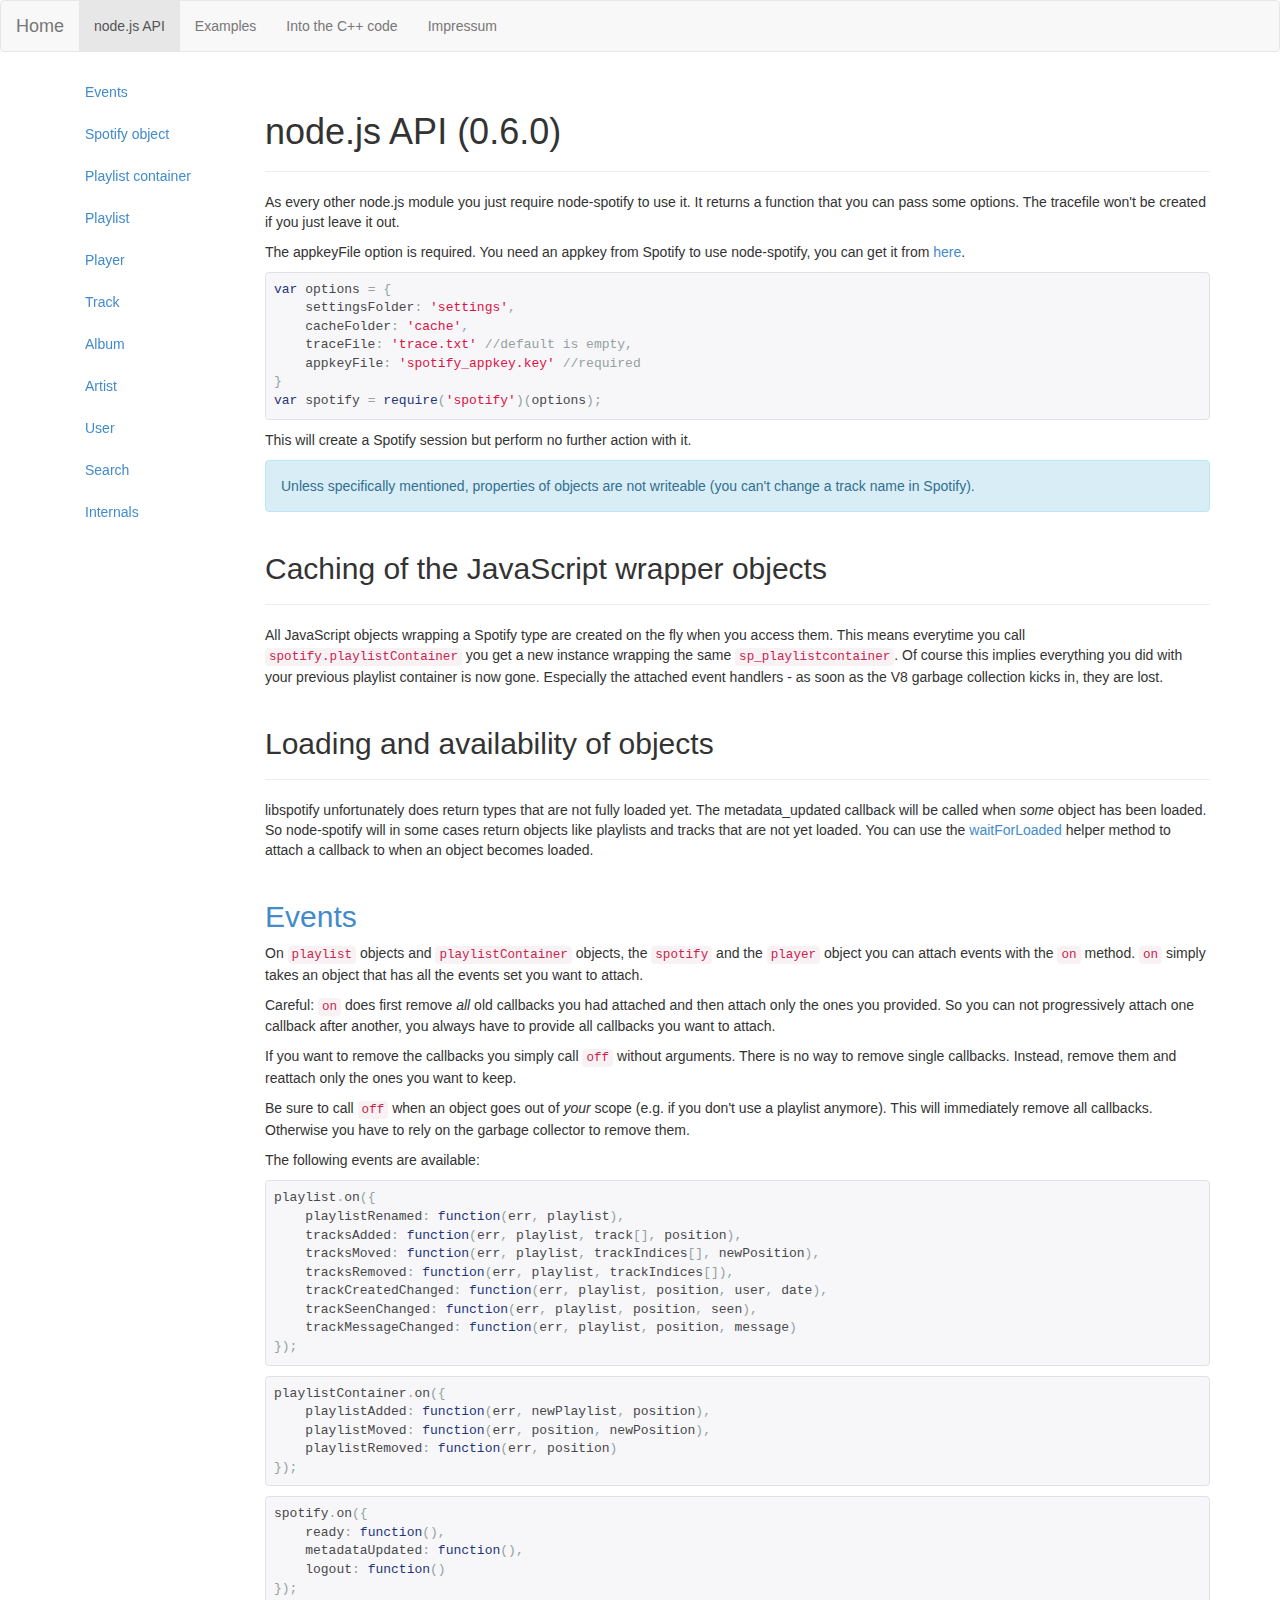
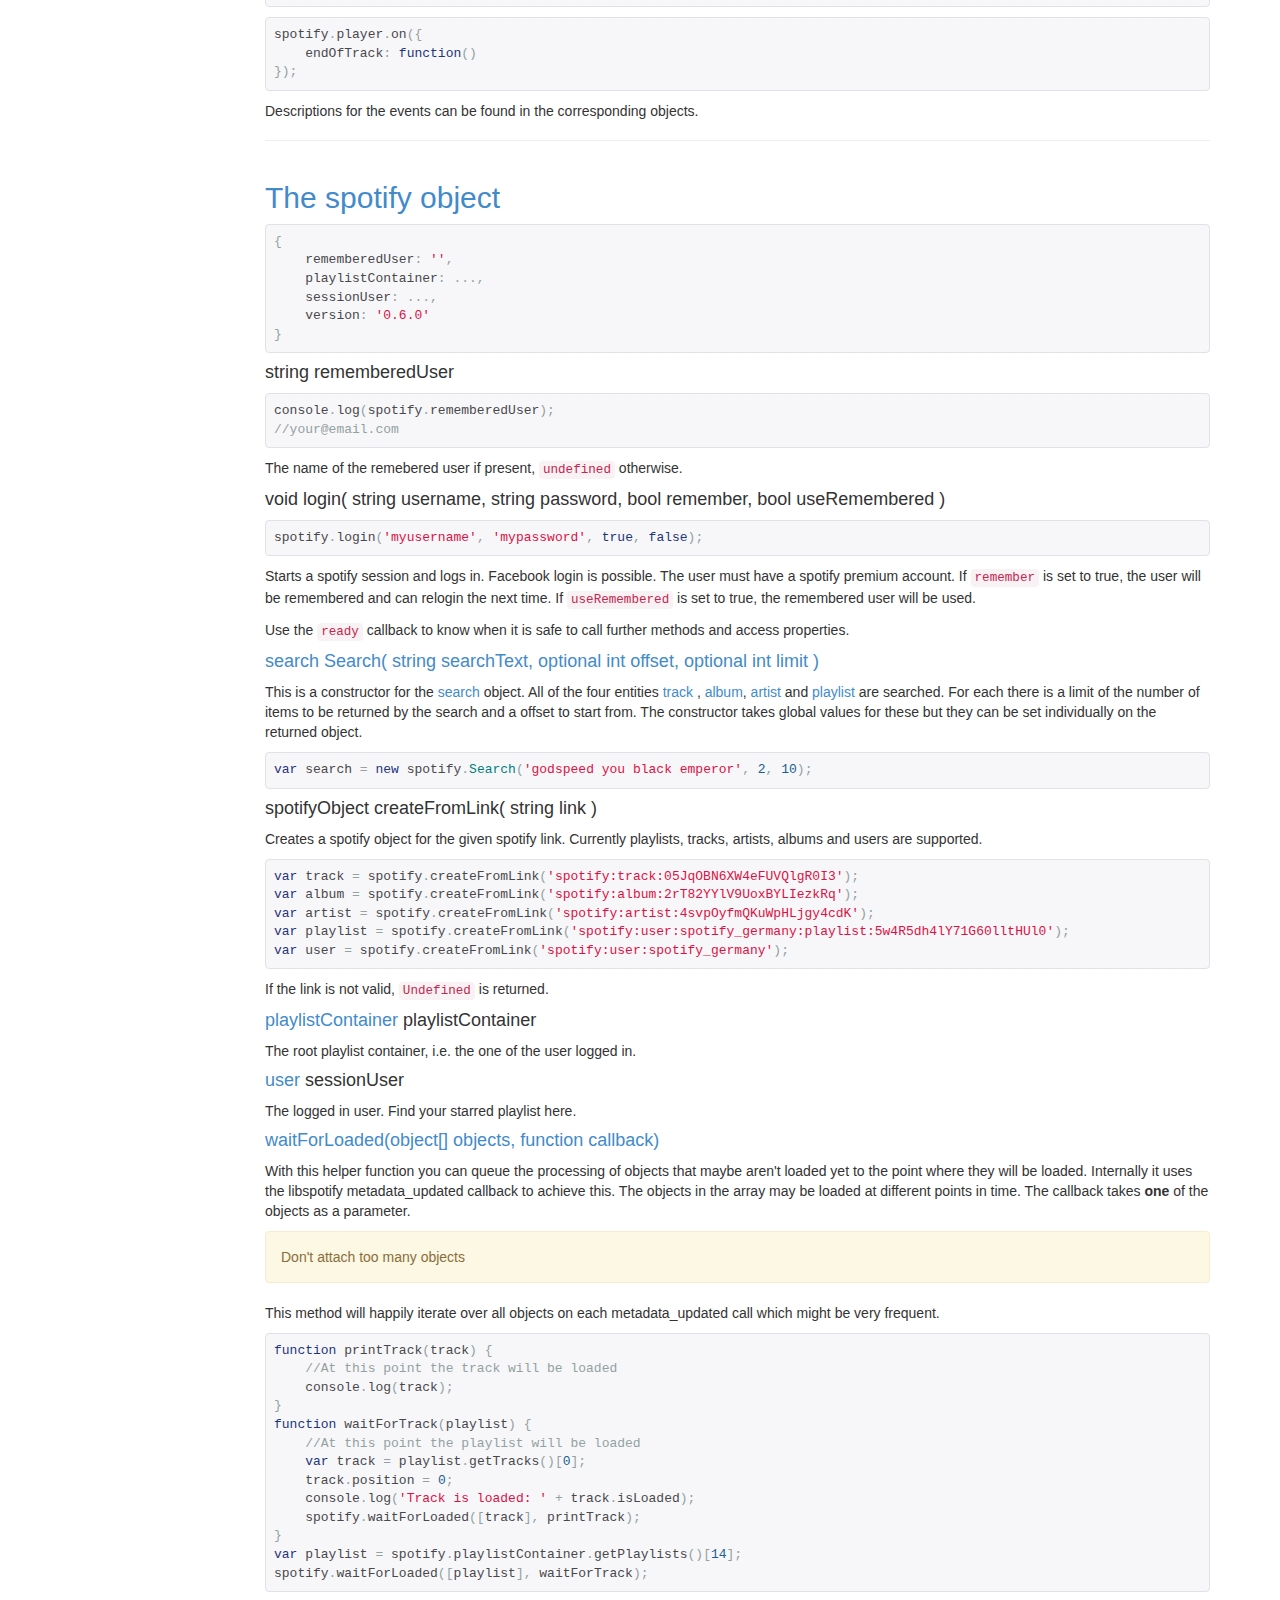
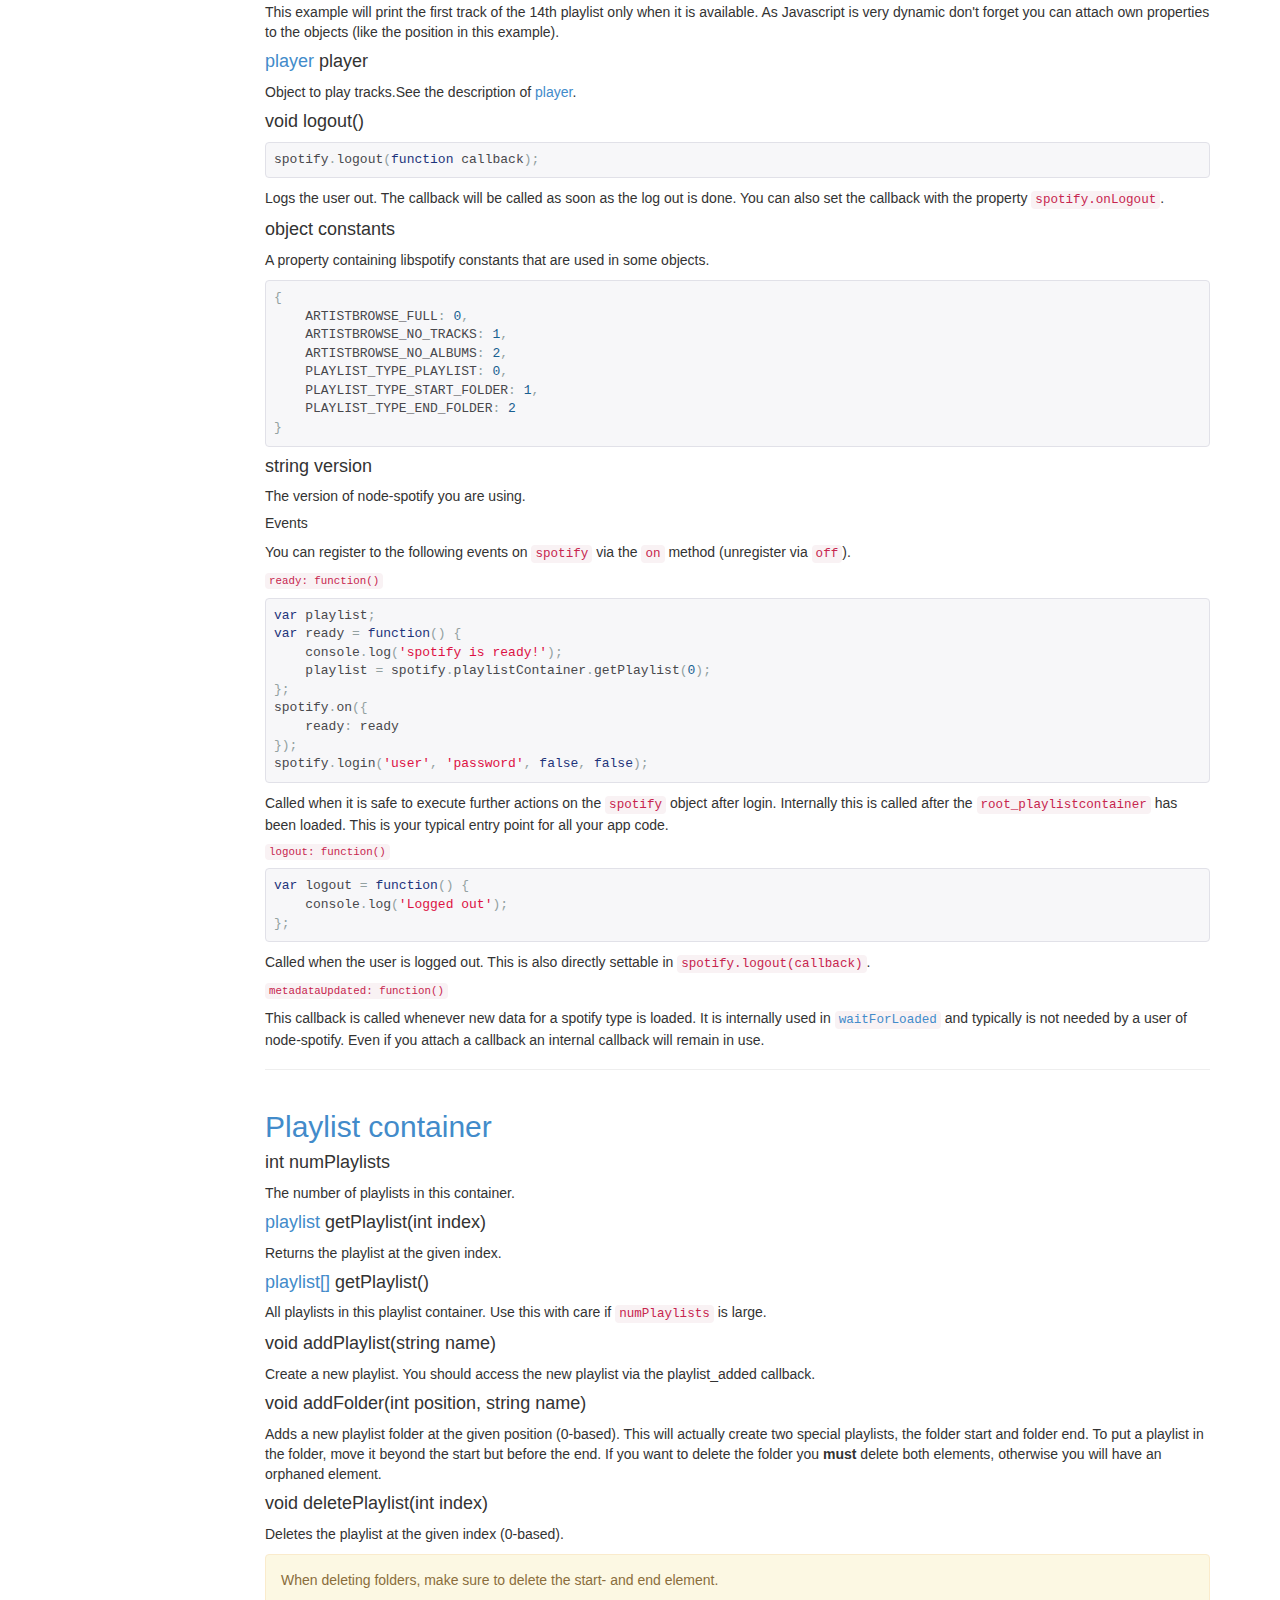
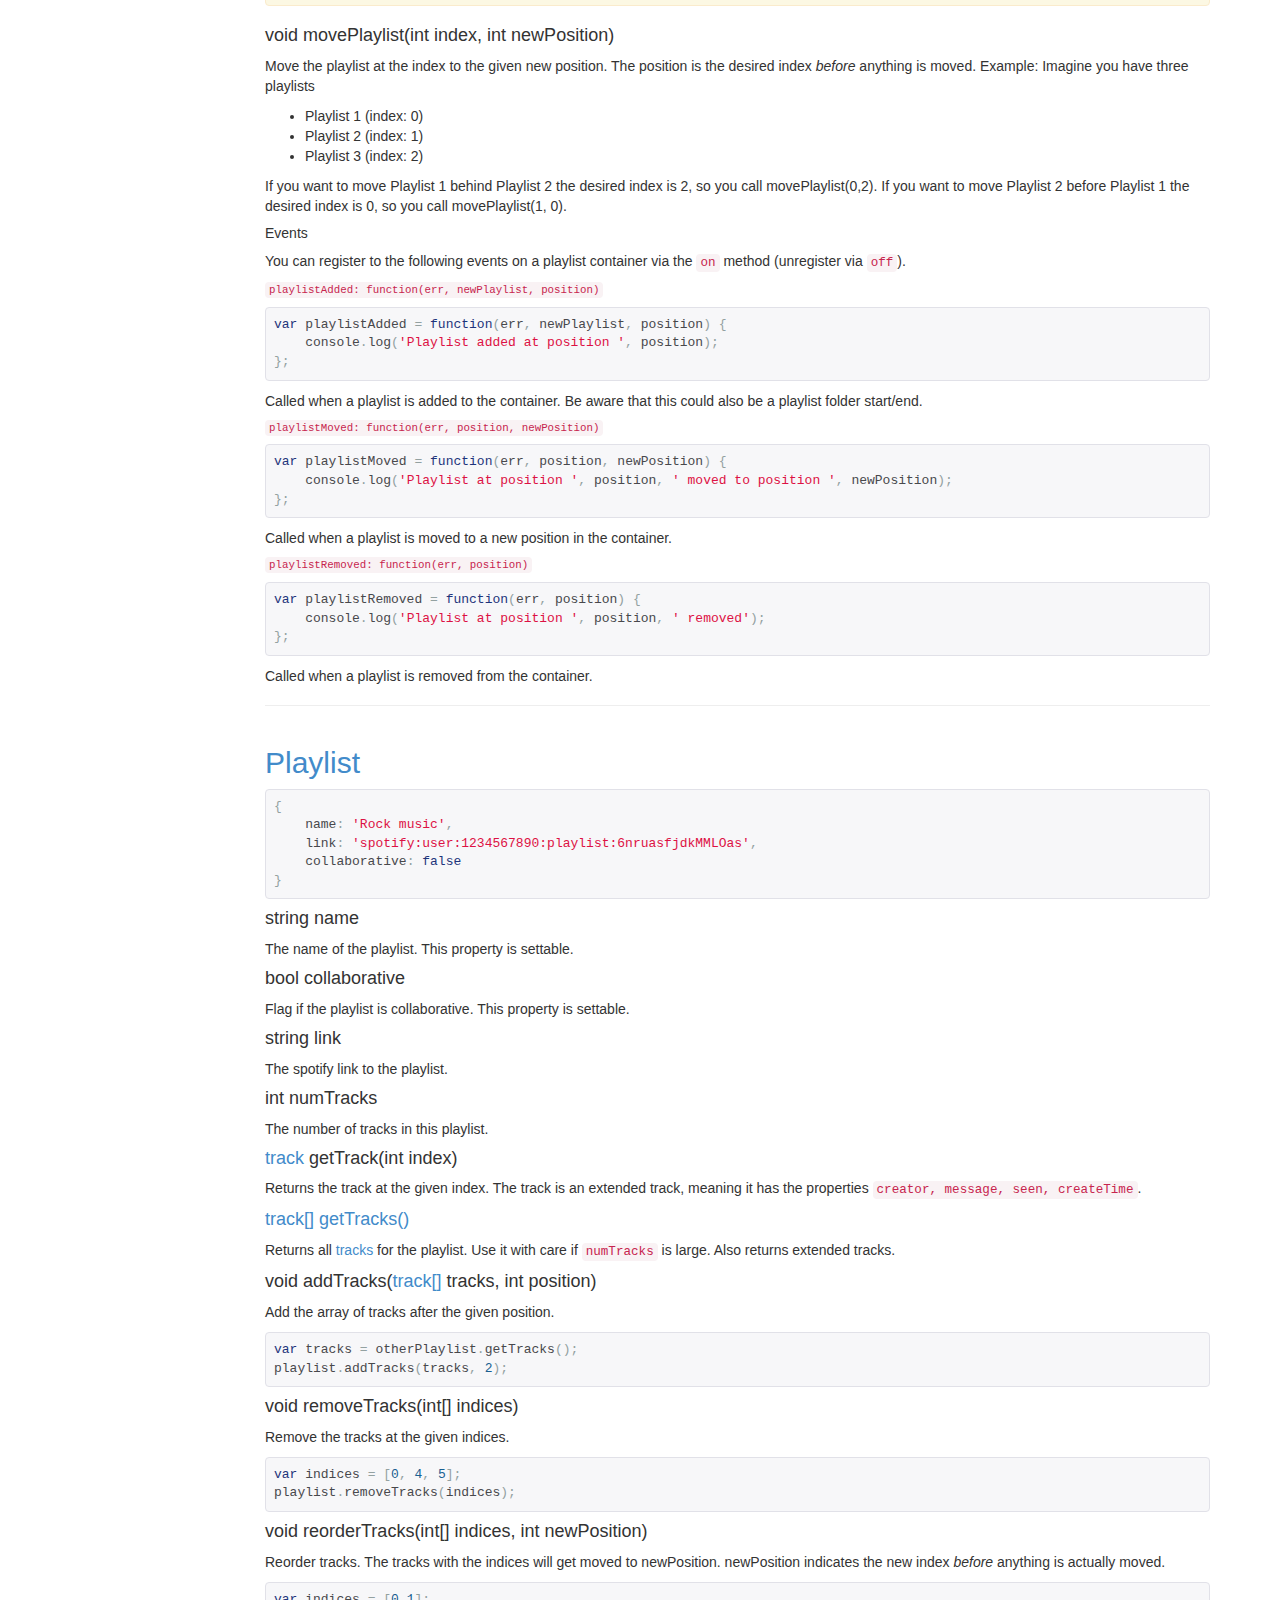
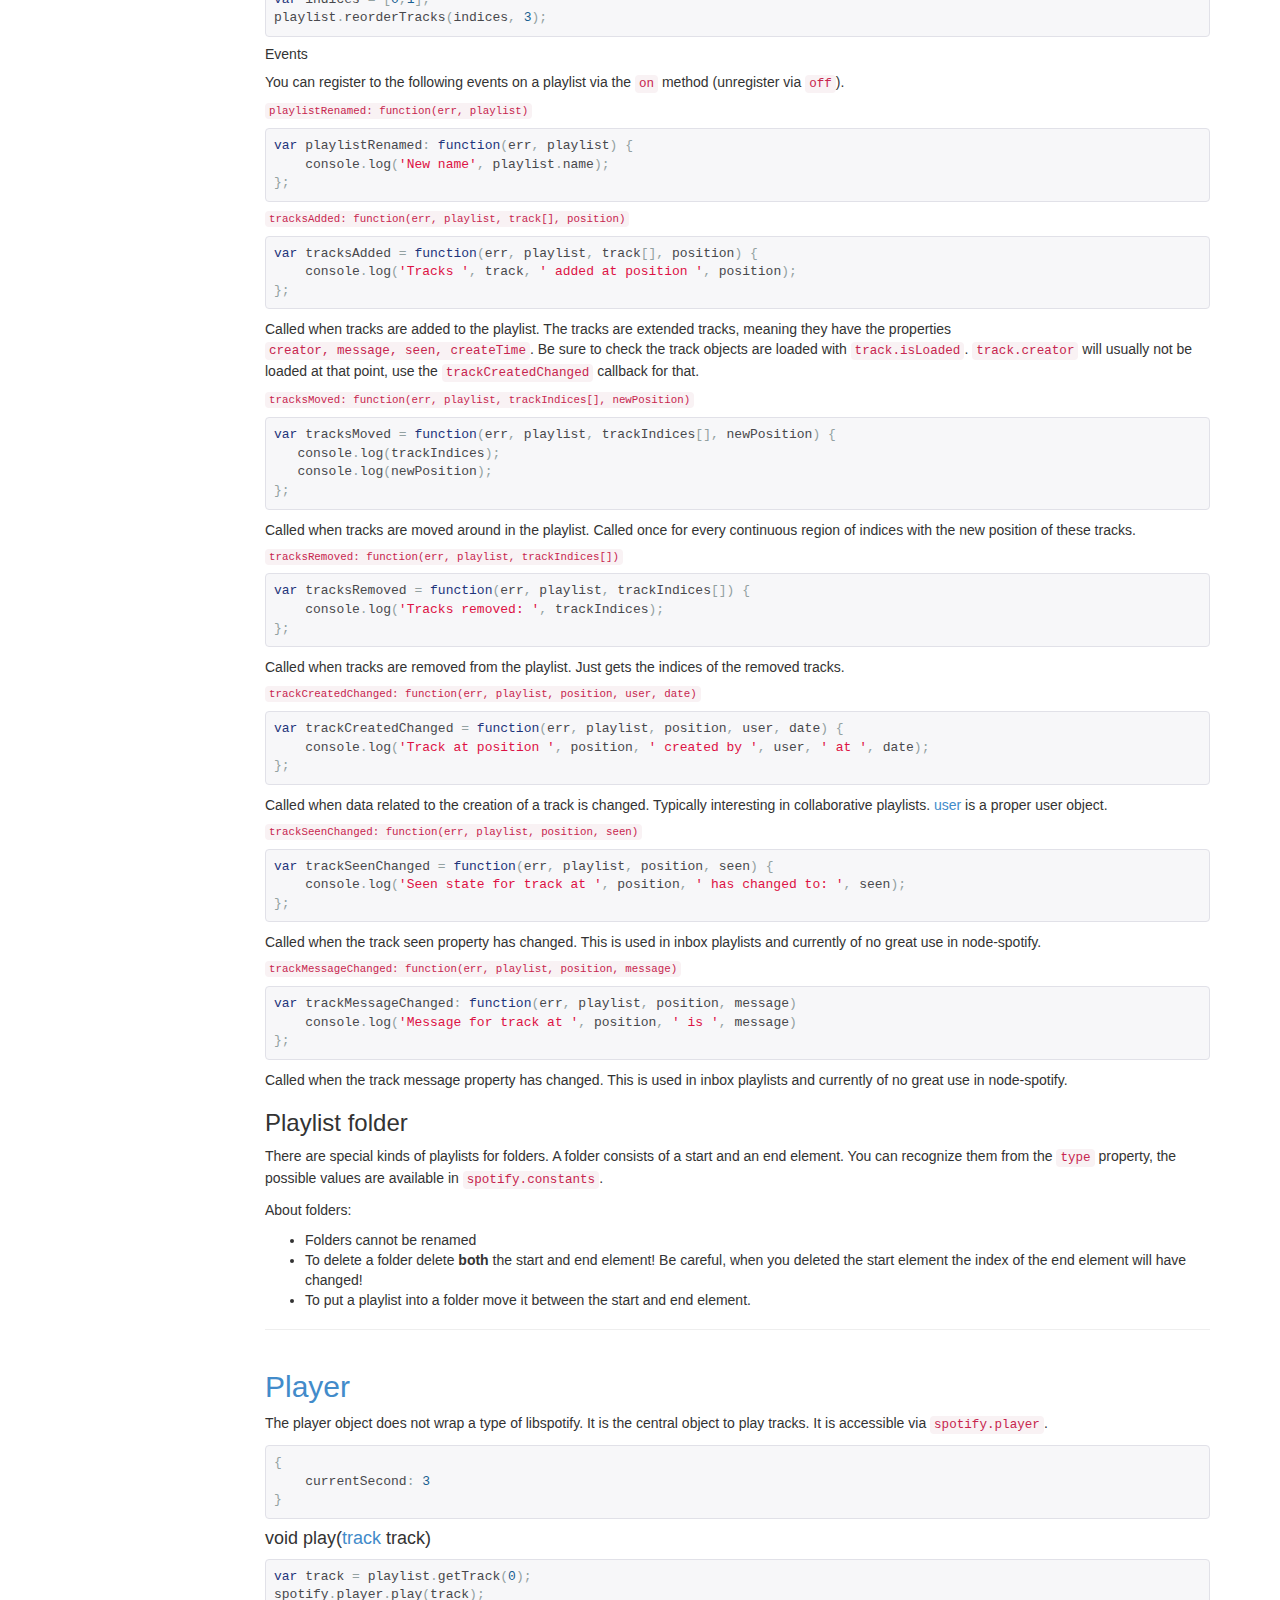
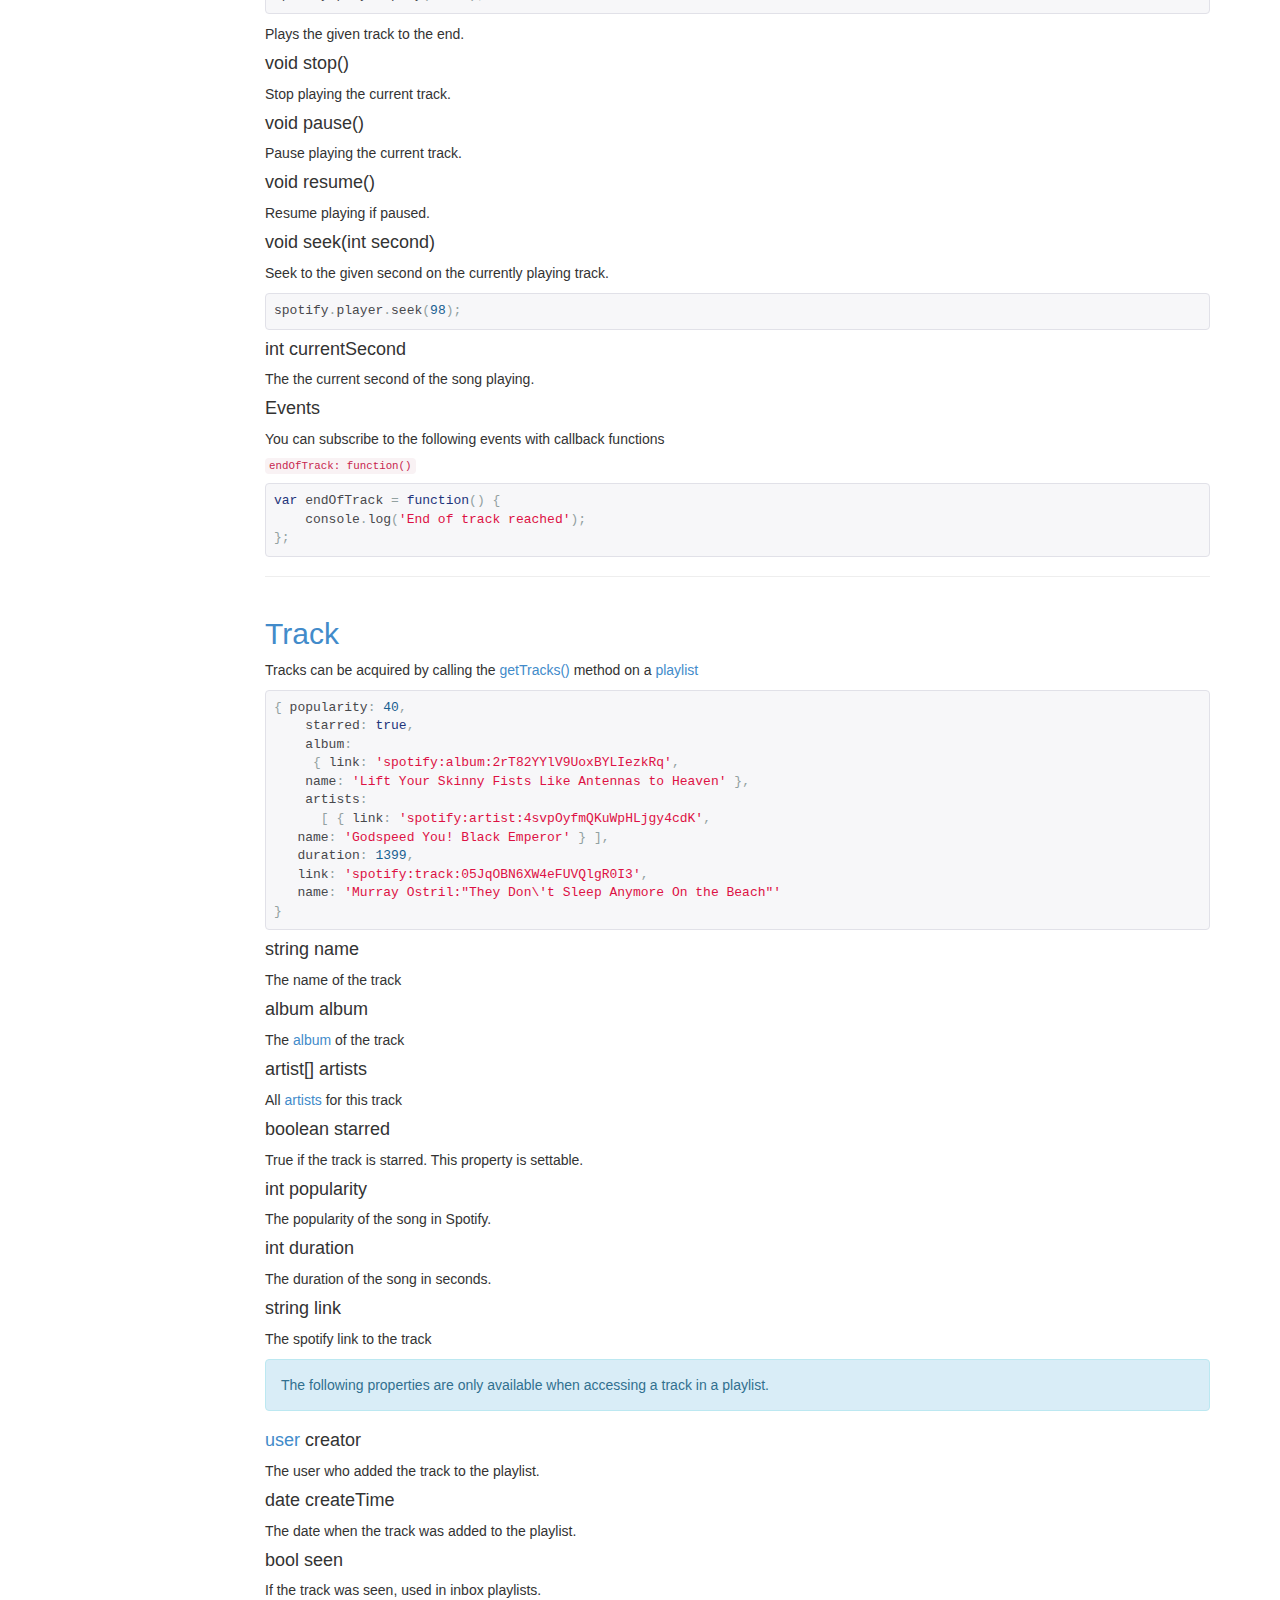
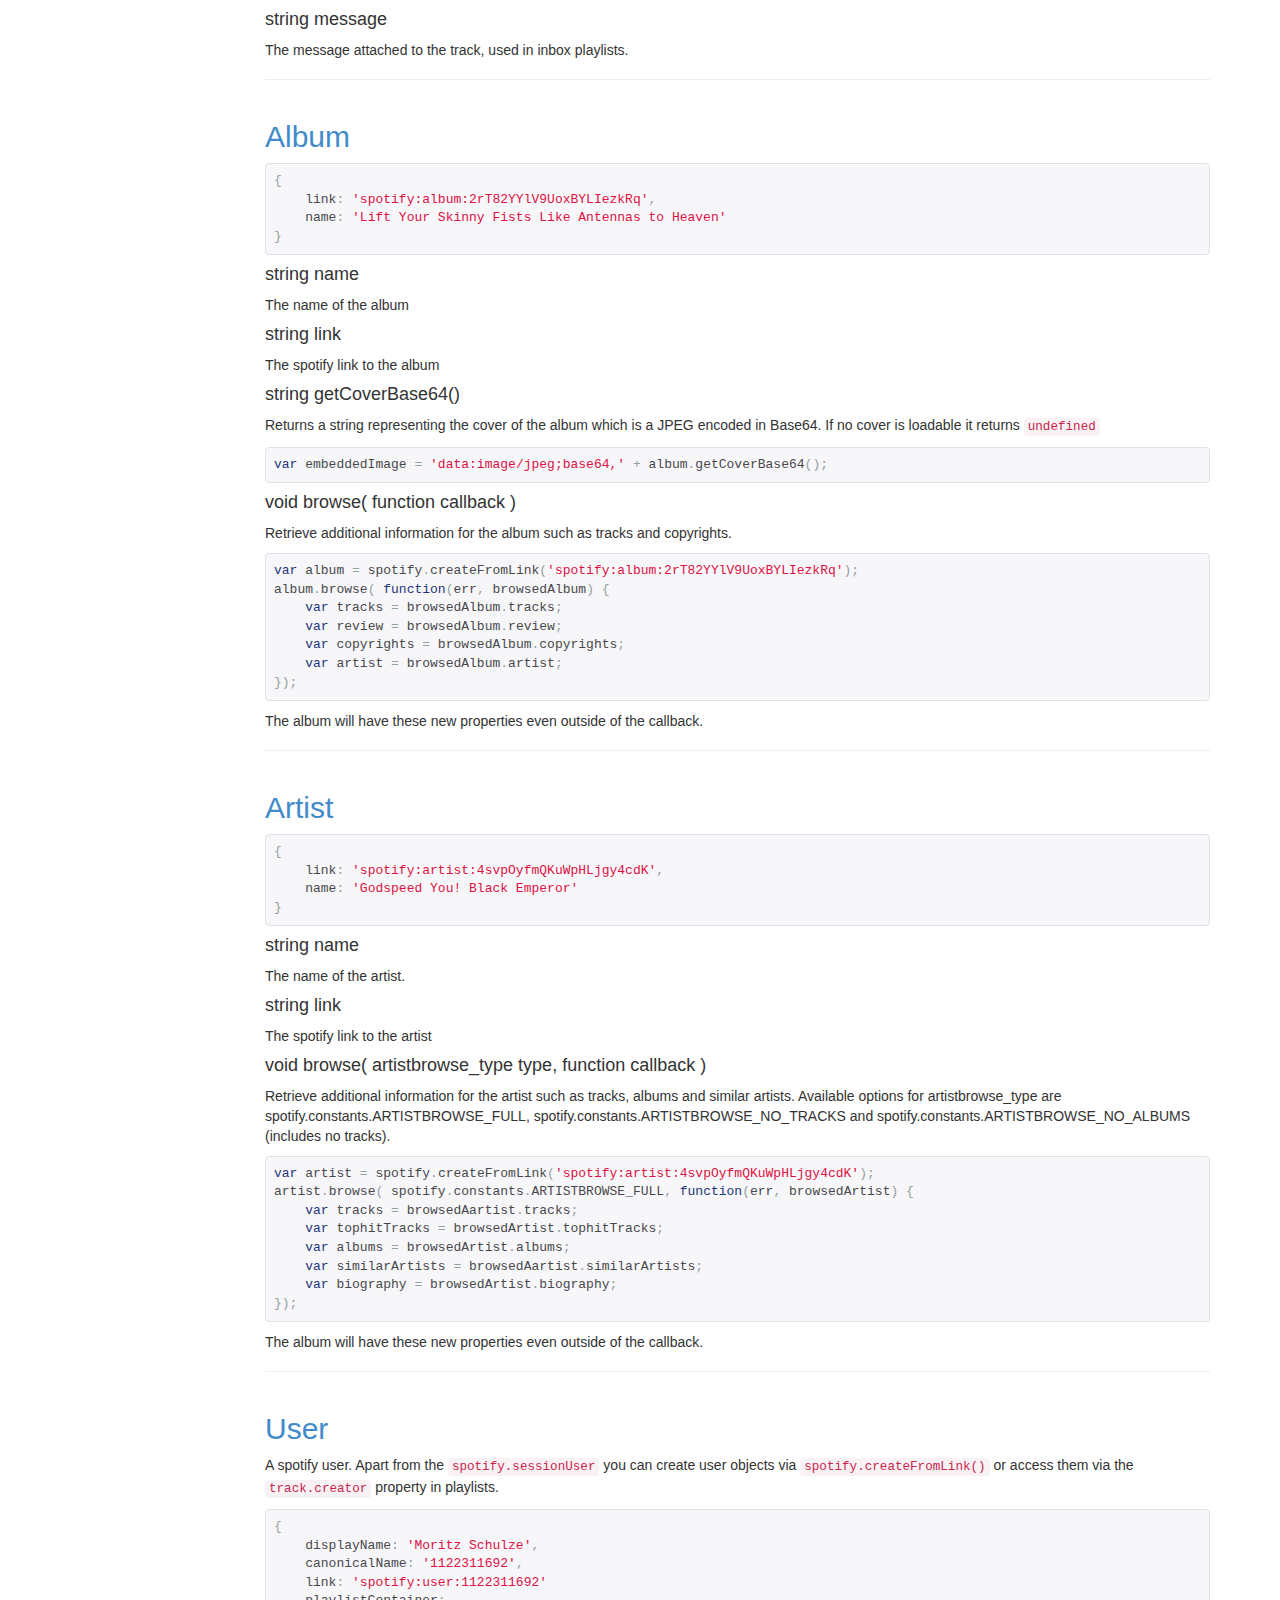
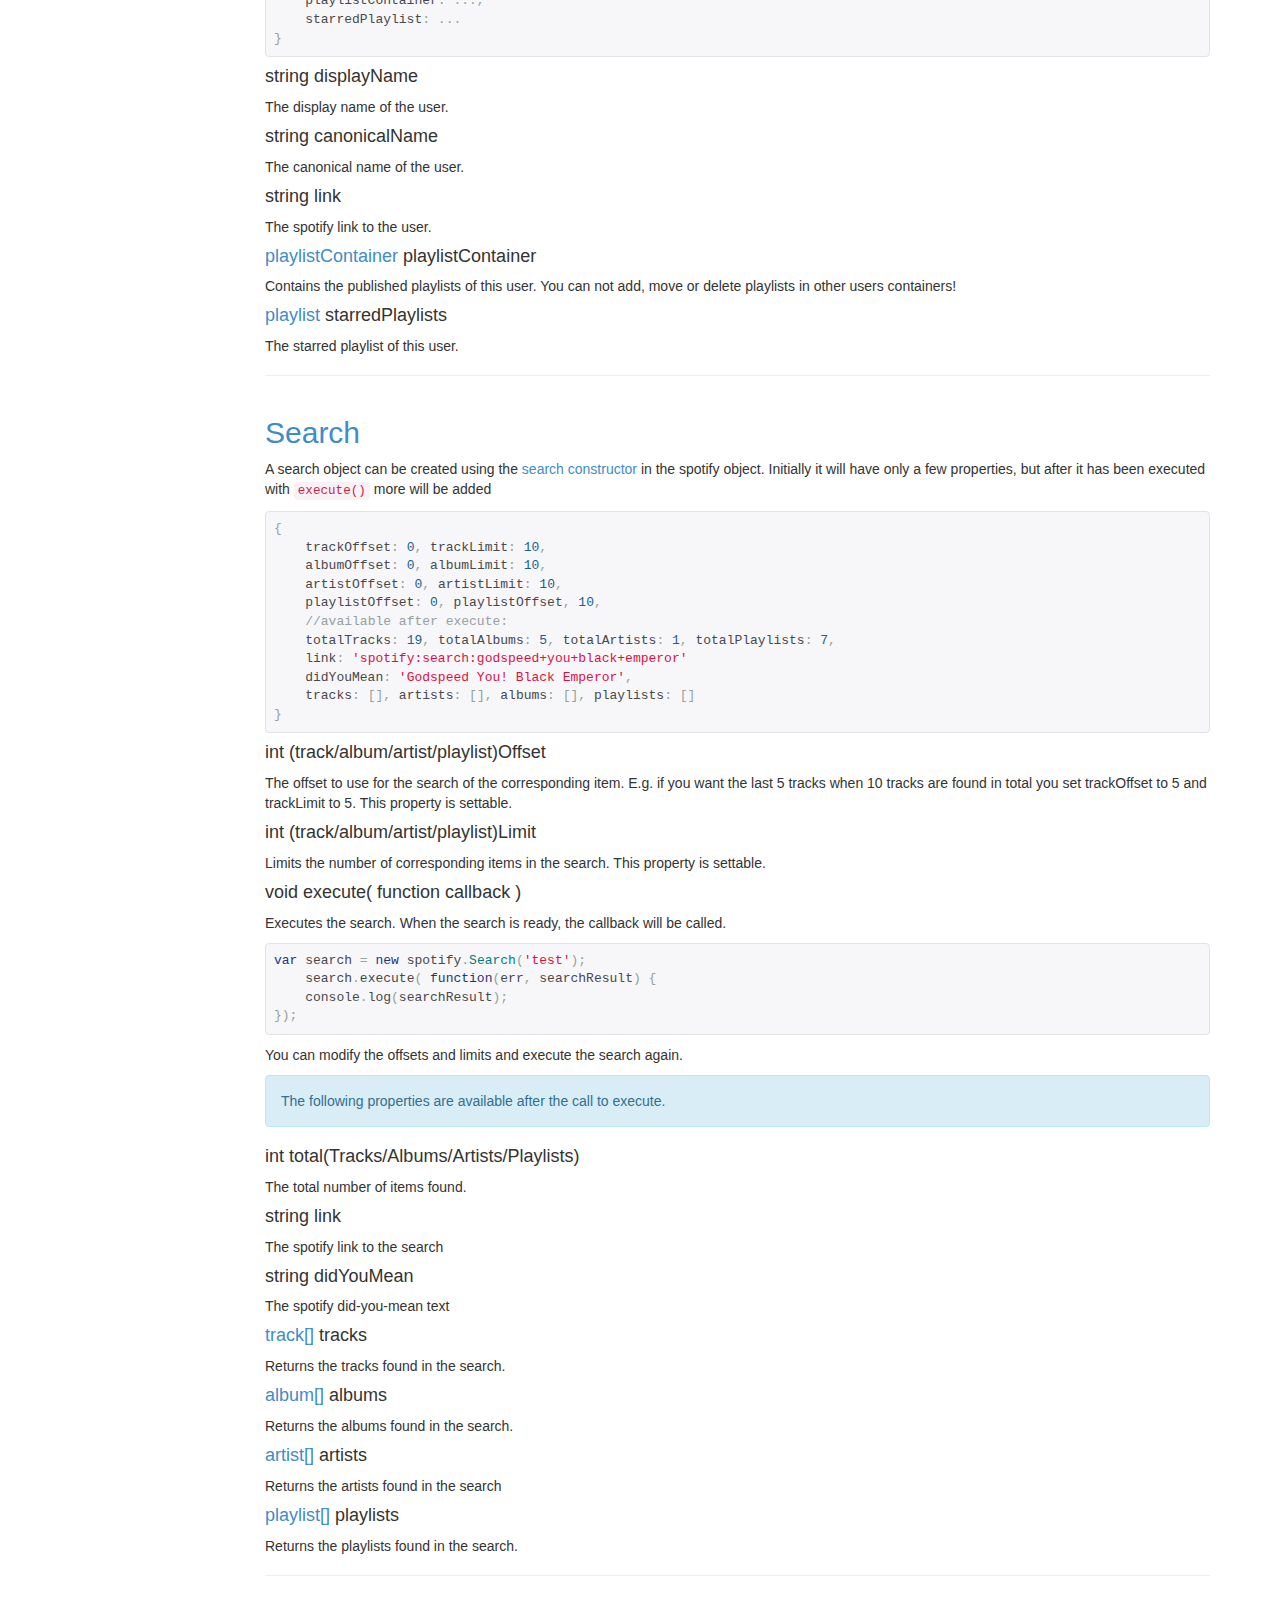
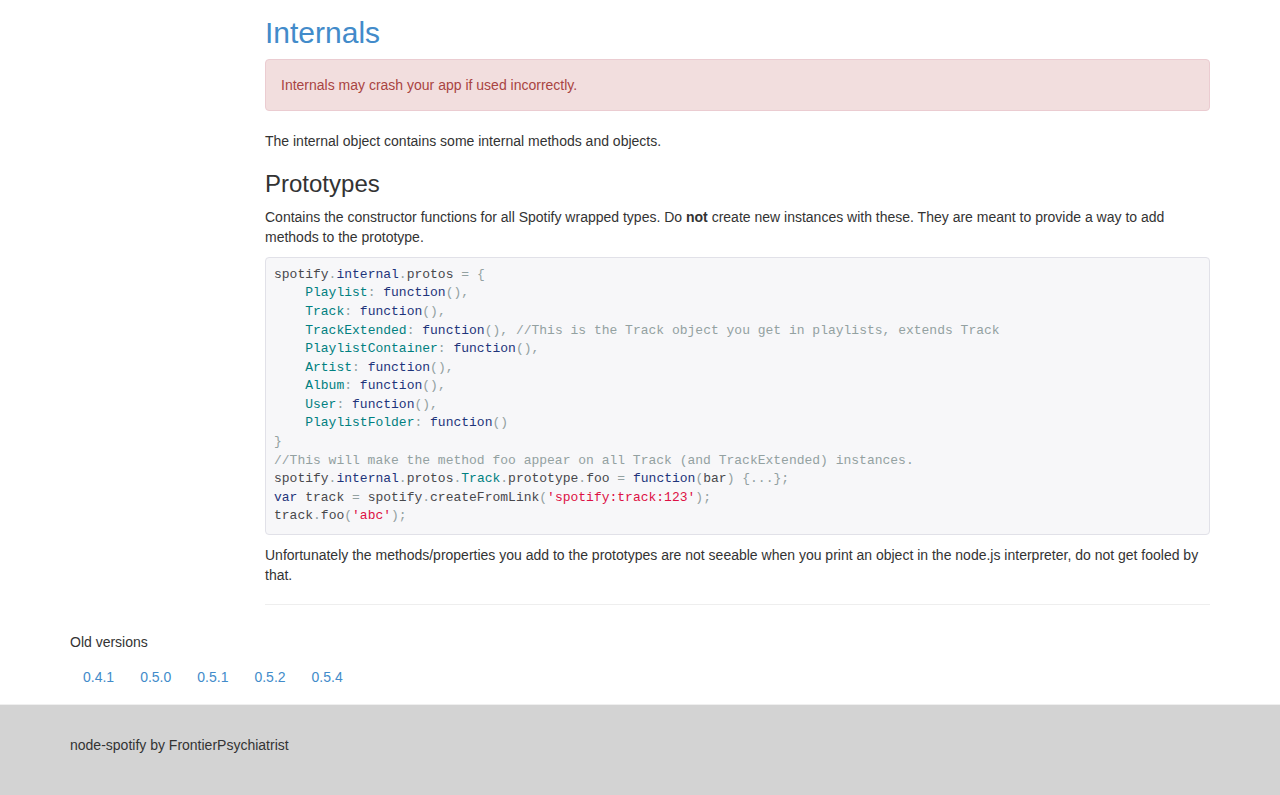
==== commit 2d7bc62c: "Added examples." ====
--- a/api.html
+++ b/api.html
@@ -82,7 +82,7 @@
 <code>root_playlistcontainer</code> has been loaded. This is your typical entry point for all your app code.</p><h6><code>logout: function()</code></h6><pre class="prettyprint">var logout = function() {
     console.log('Logged out');
 };</pre><p>Called when the user is logged out. This is also directly settable in <code>spotify.logout(callback)</code>.</p><h6><code>metadataUpdated: function()</code></h6><p>This callback is called whenever new data for a spotify type is loaded. It is internally used in <code><a href='#waitForLoaded'>waitForLoaded</a></code>
-and typically is not needed by a user of node-spotify.</p></p></div><div class="page-header"><h2><a id="playlistContainer">Playlist container</a></h2><h4>int numPlaylists</h4><p>The number of playlists in this container.</p><h4><a href="#playlist">playlist</a> getPlaylist(int index)</h4><p>Returns the playlist at the given index.</p><h4><a href="#playlist">playlist[]</a> getPlaylist()</h4><p>All playlists in this playlist container. Use this with care if <code>numPlaylists</code> is large.</p><h4>void addPlaylist(string name)</h4><p>Create a new playlist. You should access the new playlist via the playlist_added callback.</p><h4>void addFolder(int position, string name)</h4><p>Adds a new playlist folder at the given position (0-based). This will actually create two special playlists, the folder start and folder end. To put a playlist in
+and typically is not needed by a user of node-spotify. Even if you attach a callback an internal callback will remain in use.</p></p></div><div class="page-header"><h2><a id="playlistContainer">Playlist container</a></h2><h4>int numPlaylists</h4><p>The number of playlists in this container.</p><h4><a href="#playlist">playlist</a> getPlaylist(int index)</h4><p>Returns the playlist at the given index.</p><h4><a href="#playlist">playlist[]</a> getPlaylist()</h4><p>All playlists in this playlist container. Use this with care if <code>numPlaylists</code> is large.</p><h4>void addPlaylist(string name)</h4><p>Create a new playlist. You should access the new playlist via the playlist_added callback.</p><h4>void addFolder(int position, string name)</h4><p>Adds a new playlist folder at the given position (0-based). This will actually create two special playlists, the folder start and folder end. To put a playlist in
 the folder, move it beyond the start but before the end. If you want to delete the folder you <b>must</b> delete both elements, otherwise you will have an orphaned element.</p><h4>void deletePlaylist(int index)</h4><p>Deletes the playlist at the given index (0-based).</p><div class="alert alert-warning">When deleting folders, make sure to delete the start- and end element.</div><h4>void movePlaylist(int index, int newPosition)</h4><p>Move the playlist at the index to the given new position. The position is the desired index <i>before</i> anything is moved.
 Example: Imagine you have three playlists<ul><li>Playlist 1 (index: 0)</li><li>Playlist 2 (index: 1)</li><li>Playlist 3 (index: 2)</li></ul>If you want to move Playlist 1 behind Playlist 2 the desired index is 2, so you call movePlaylist(0,2). If you want to move Playlist 2 before Playlist 1 the desired
 index is 0, so you call movePlaylist(1, 0).</p><h5>Events</h5><p>You can register to the following events on a playlist container via the <code>on</code> method (unregister via <code>off</code>).<h6><code>playlistAdded: function(err, newPlaylist, position)</code></h6><pre class="prettyprint">var playlistAdded = function(err, newPlaylist, position) {
@@ -156,13 +156,13 @@
     var similarArtists = browsedAartist.similarArtists;
     var biography = browsedArtist.biography;
 });</pre><p>The album will have these new properties even outside of the callback.</p></div><div class="page-header"><h2><a id="user">User</a></h2><p>A spotify user. Apart from the <code>spotify.sessionUser</code> you can create user objects via <code>spotify.createFromLink()</code>
-or via the <code>track.creator</code> property in playlists.</p><pre class="prettyprint">{
+or access them via the <code>track.creator</code> property in playlists.</p><pre class="prettyprint">{
     displayName: 'Moritz Schulze',
     canonicalName: '1122311692',
     link: 'spotify:user:1122311692'
     playlistContainer: ...,
     starredPlaylist: ...
-}</pre><h4>string displayName</h4><p></p><h4>string canonicalName</h4><p></p><h4>string link</h4><p></p><h4><a href='#playlistContainer'>playlistContainer</a> playlistContainer</h4><p>Contains the published playlists of this user.</p><h4><a href='#playlist'>playlist</a> starredPlaylists</h4><p>The starred playlist of this user.</p></div><div class="page-header"><h2><a id="search">Search</a></h2><p>A search object can be created using the <a href="#searchCtor">search constructor</a> in the spotify object. Initially it will have
+}</pre><h4>string displayName</h4><p>The display name of the user.</p><h4>string canonicalName</h4><p>The canonical name of the user.</p><h4>string link</h4><p>The spotify link to the user.</p><h4><a href='#playlistContainer'>playlistContainer</a> playlistContainer</h4><p>Contains the published playlists of this user. You can not add, move or delete playlists in other users containers!</p><h4><a href='#playlist'>playlist</a> starredPlaylists</h4><p>The starred playlist of this user.</p></div><div class="page-header"><h2><a id="search">Search</a></h2><p>A search object can be created using the <a href="#searchCtor">search constructor</a> in the spotify object. Initially it will have
 only a few properties, but after it has been executed with <code>execute()</code> more will be added</p><pre class="prettyprint">{
     trackOffset: 0, trackLimit: 10,
     albumOffset: 0, albumLimit: 10,
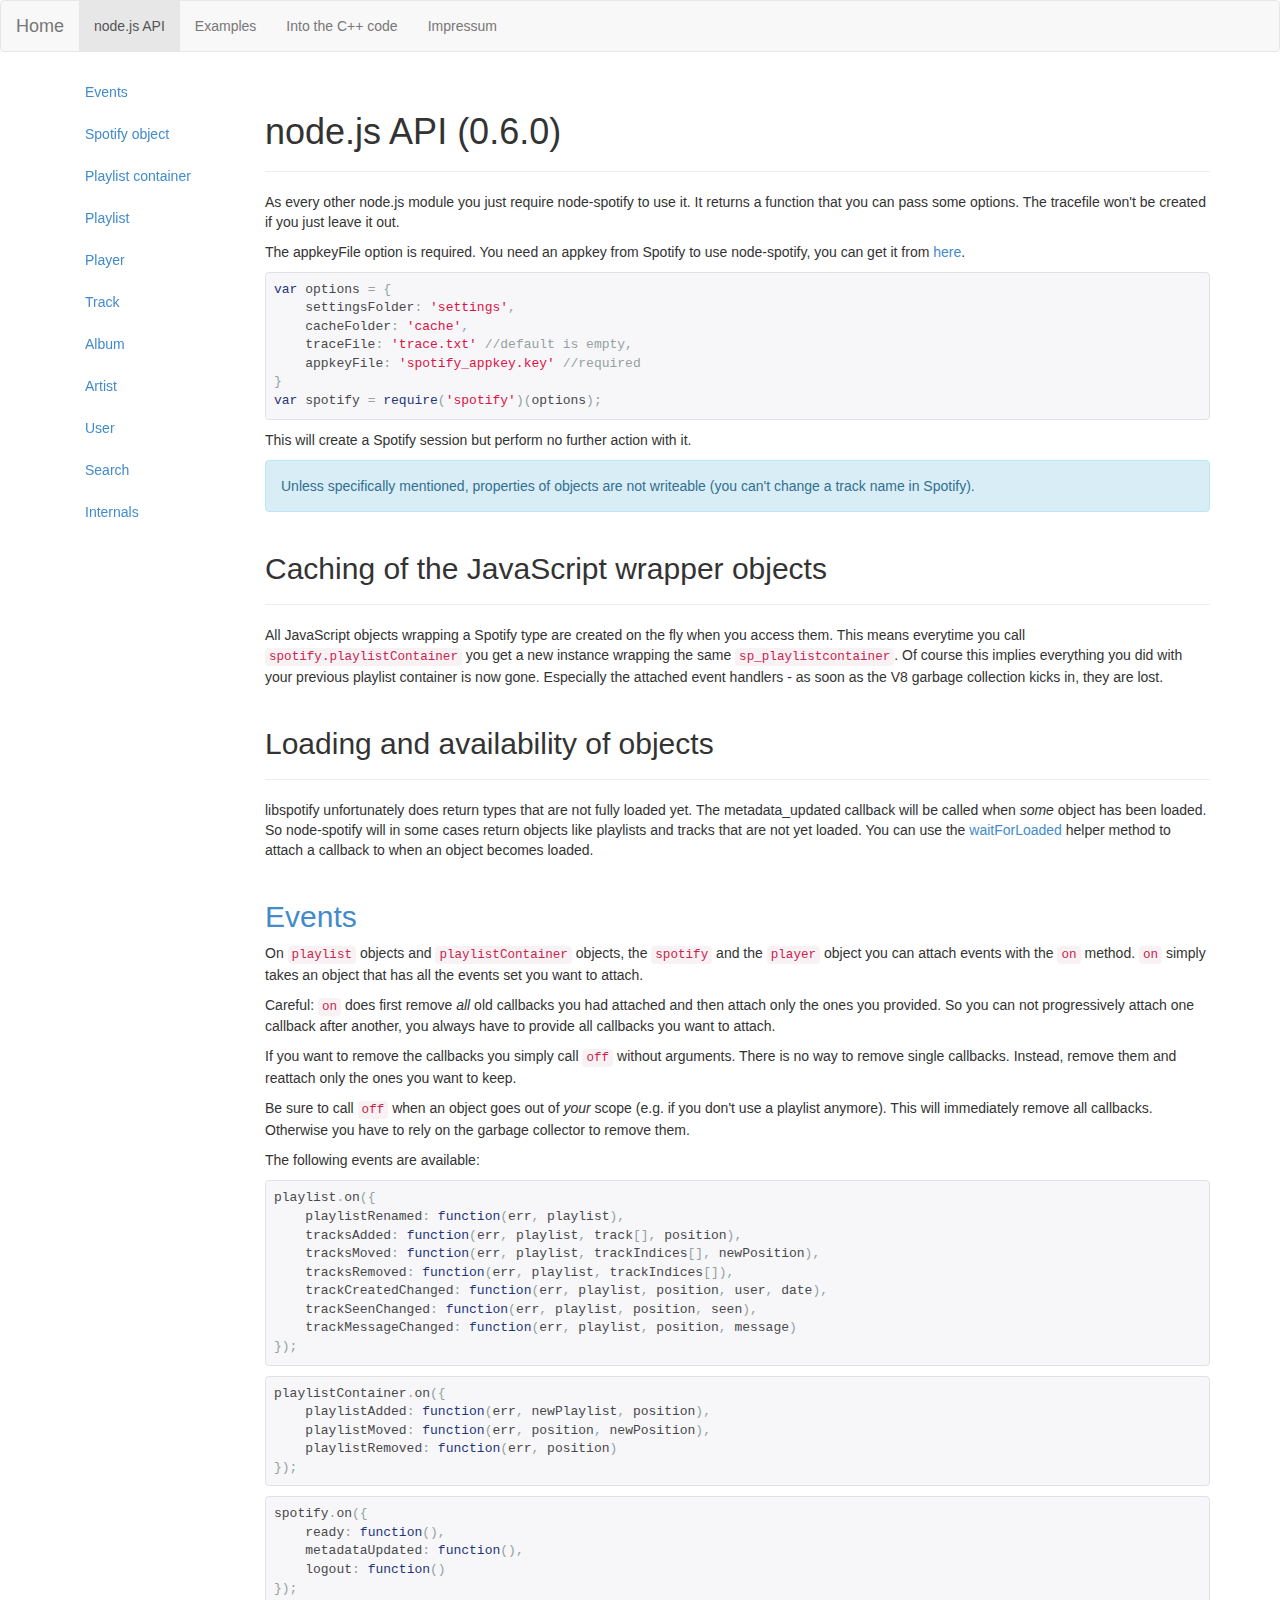
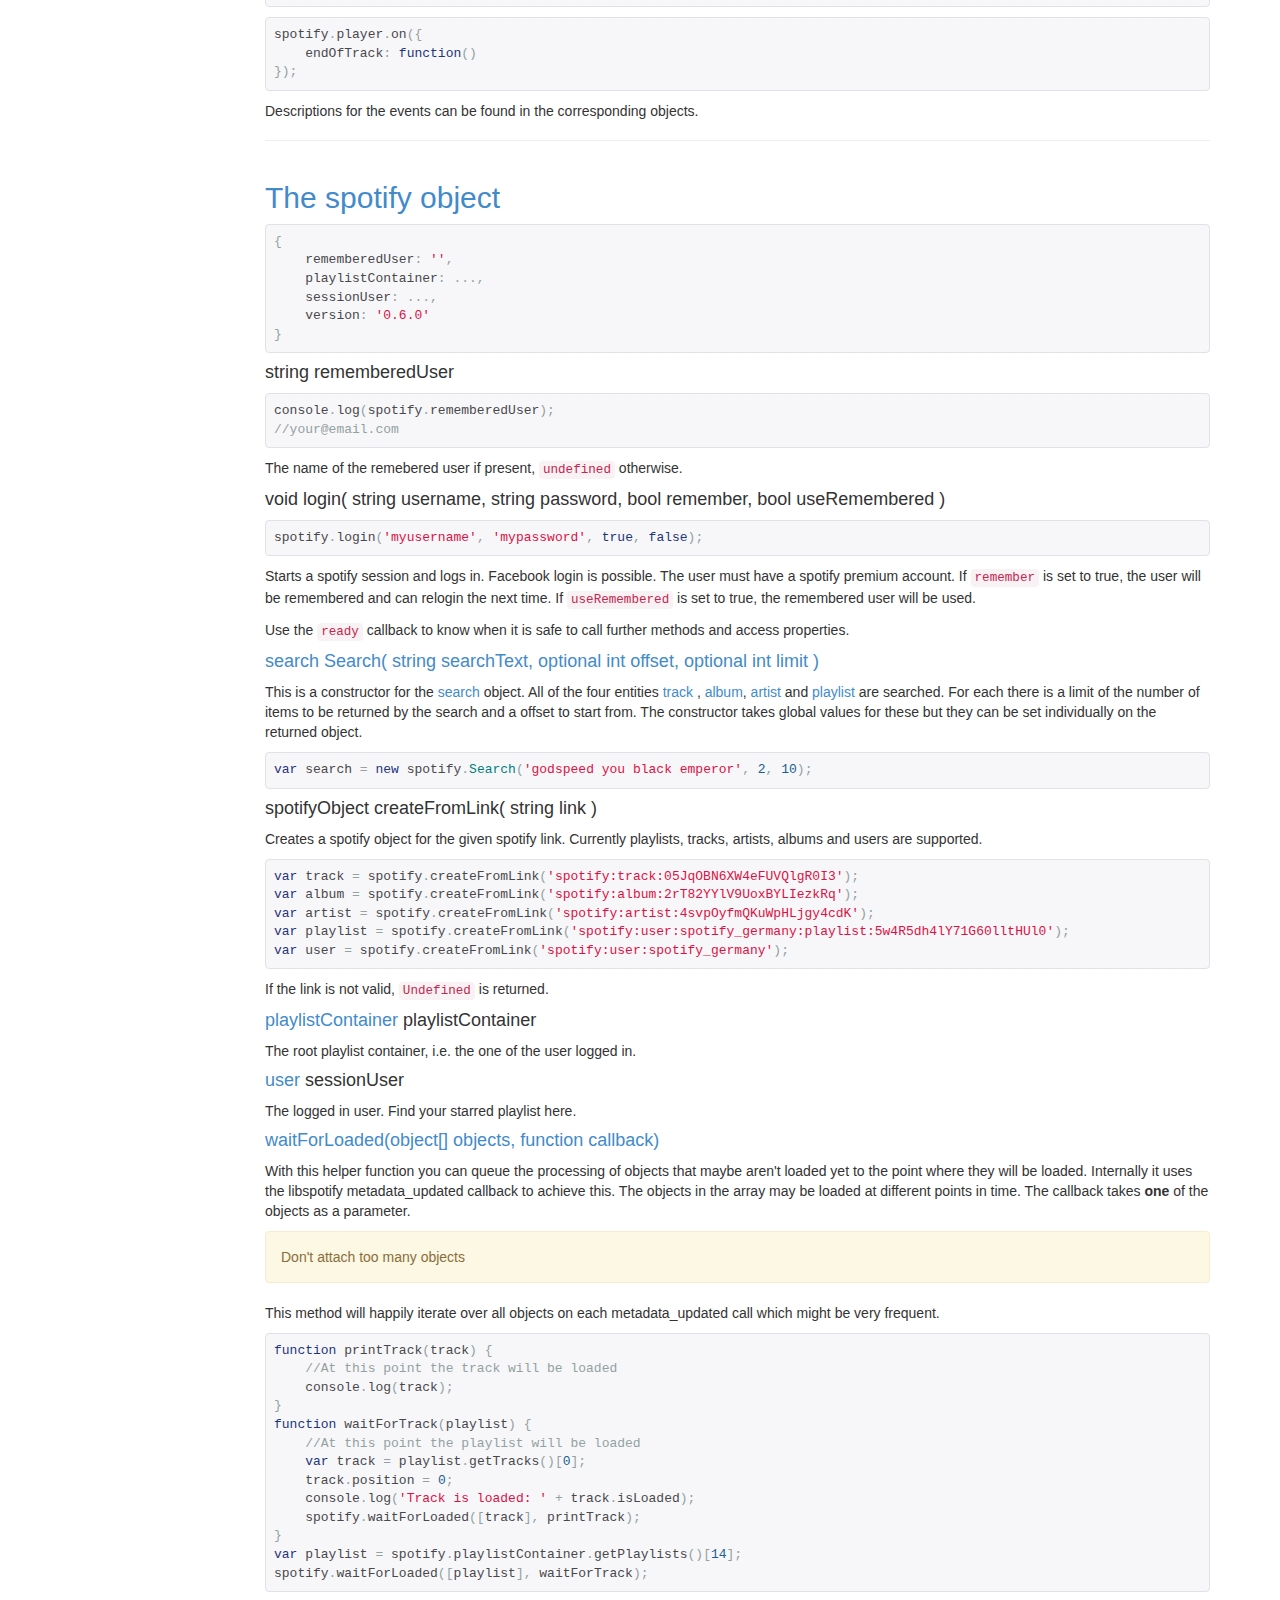
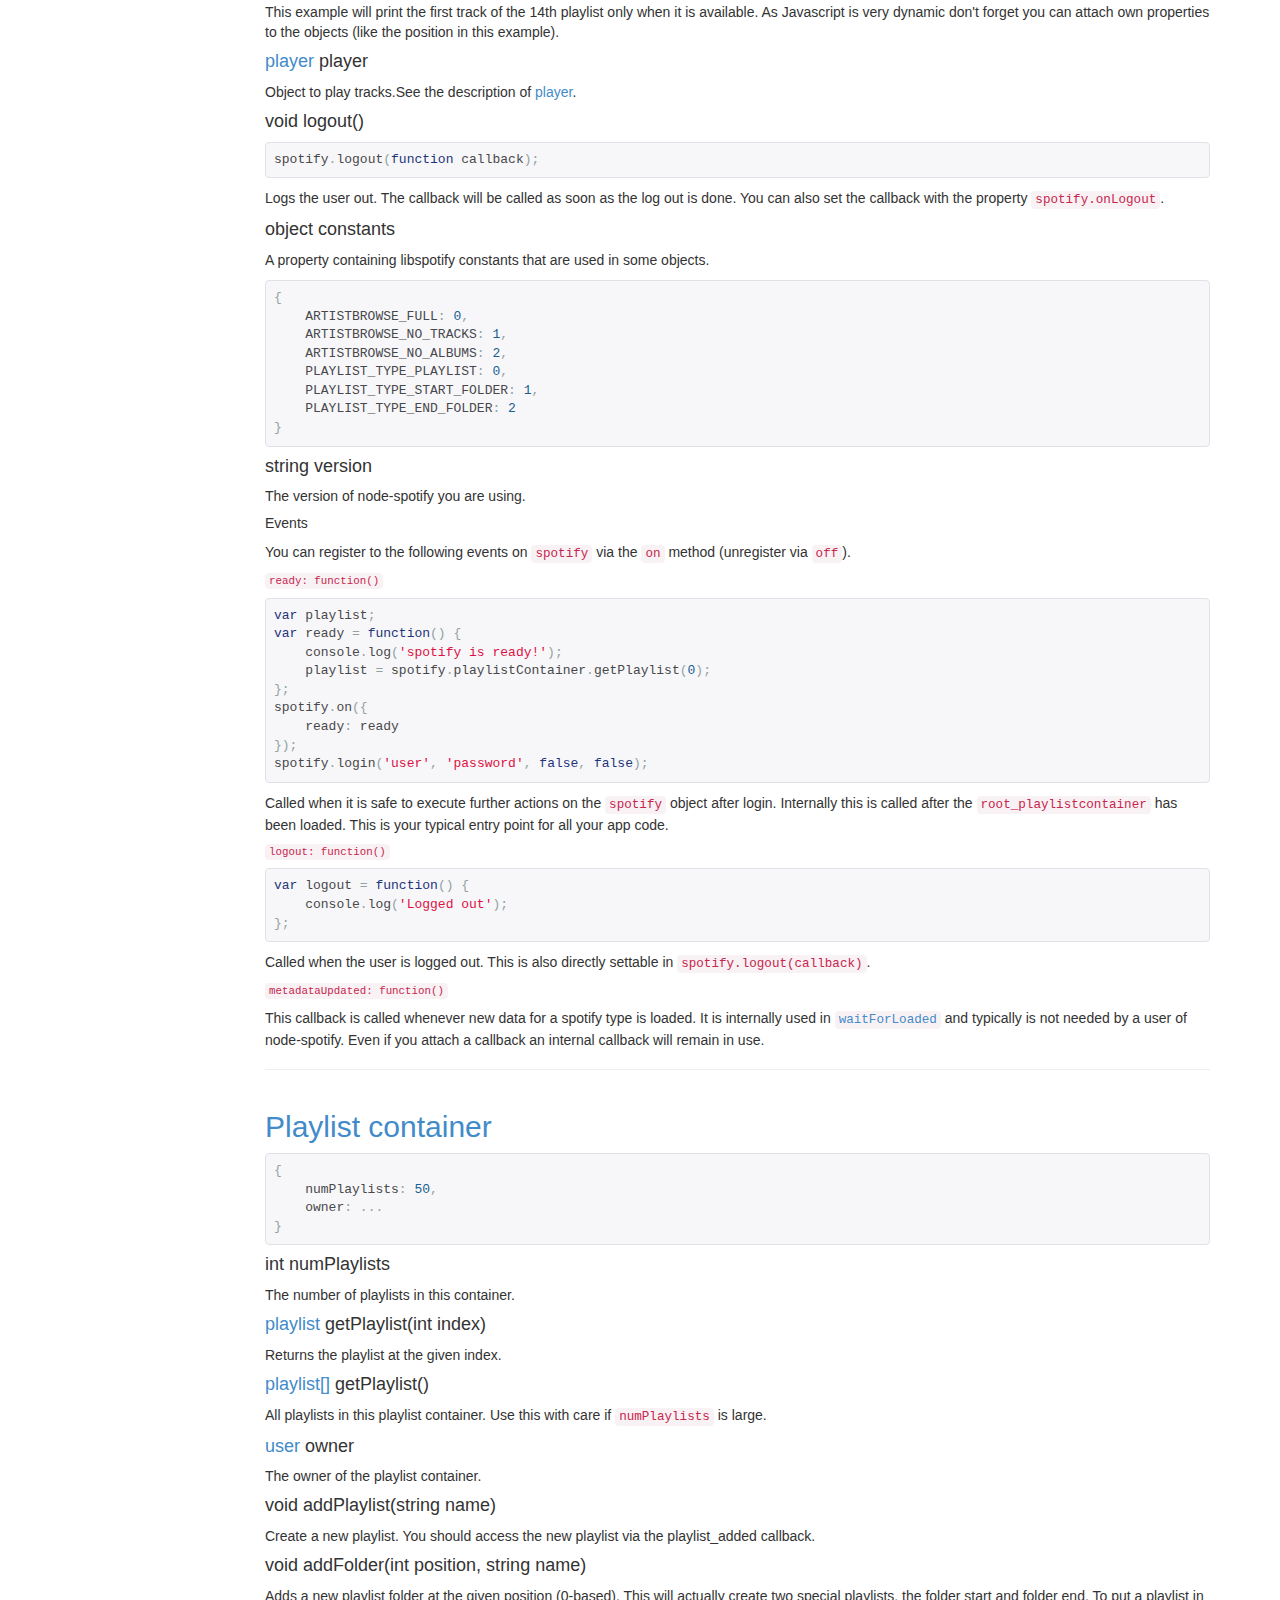
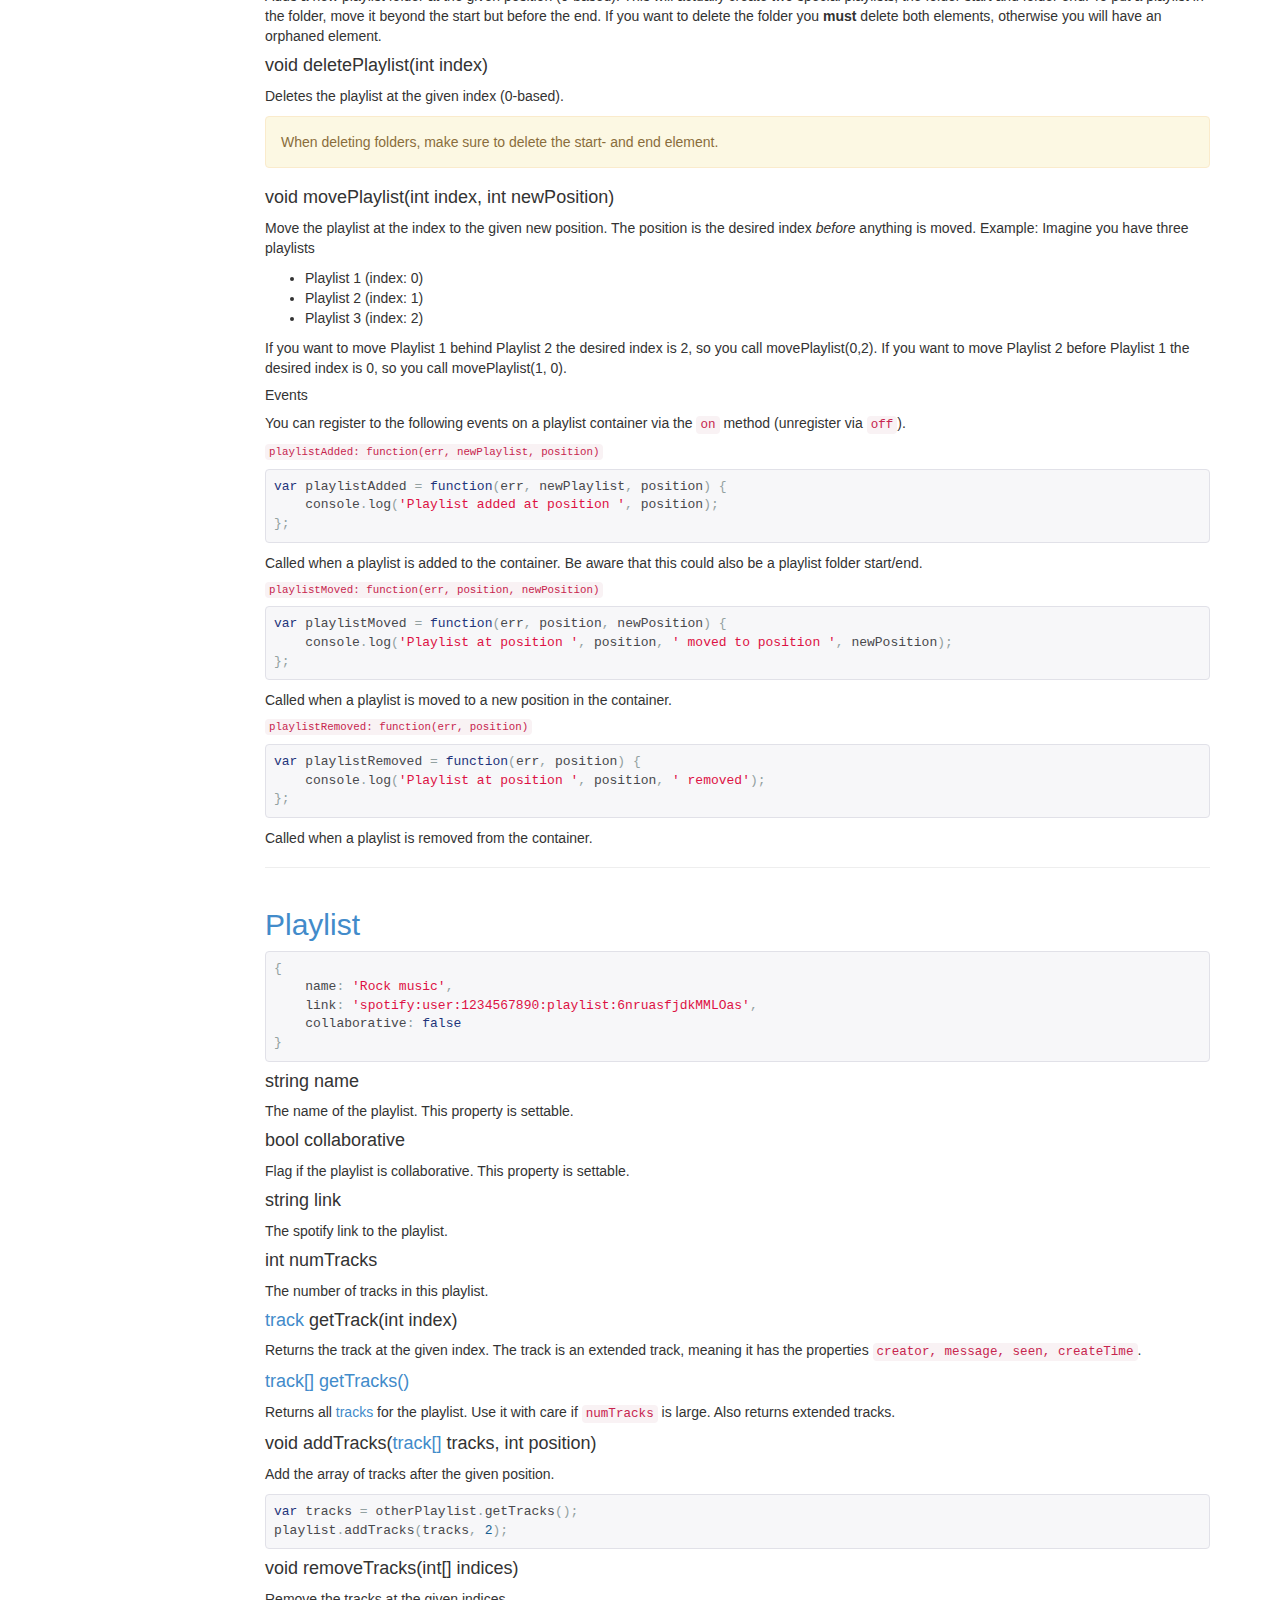
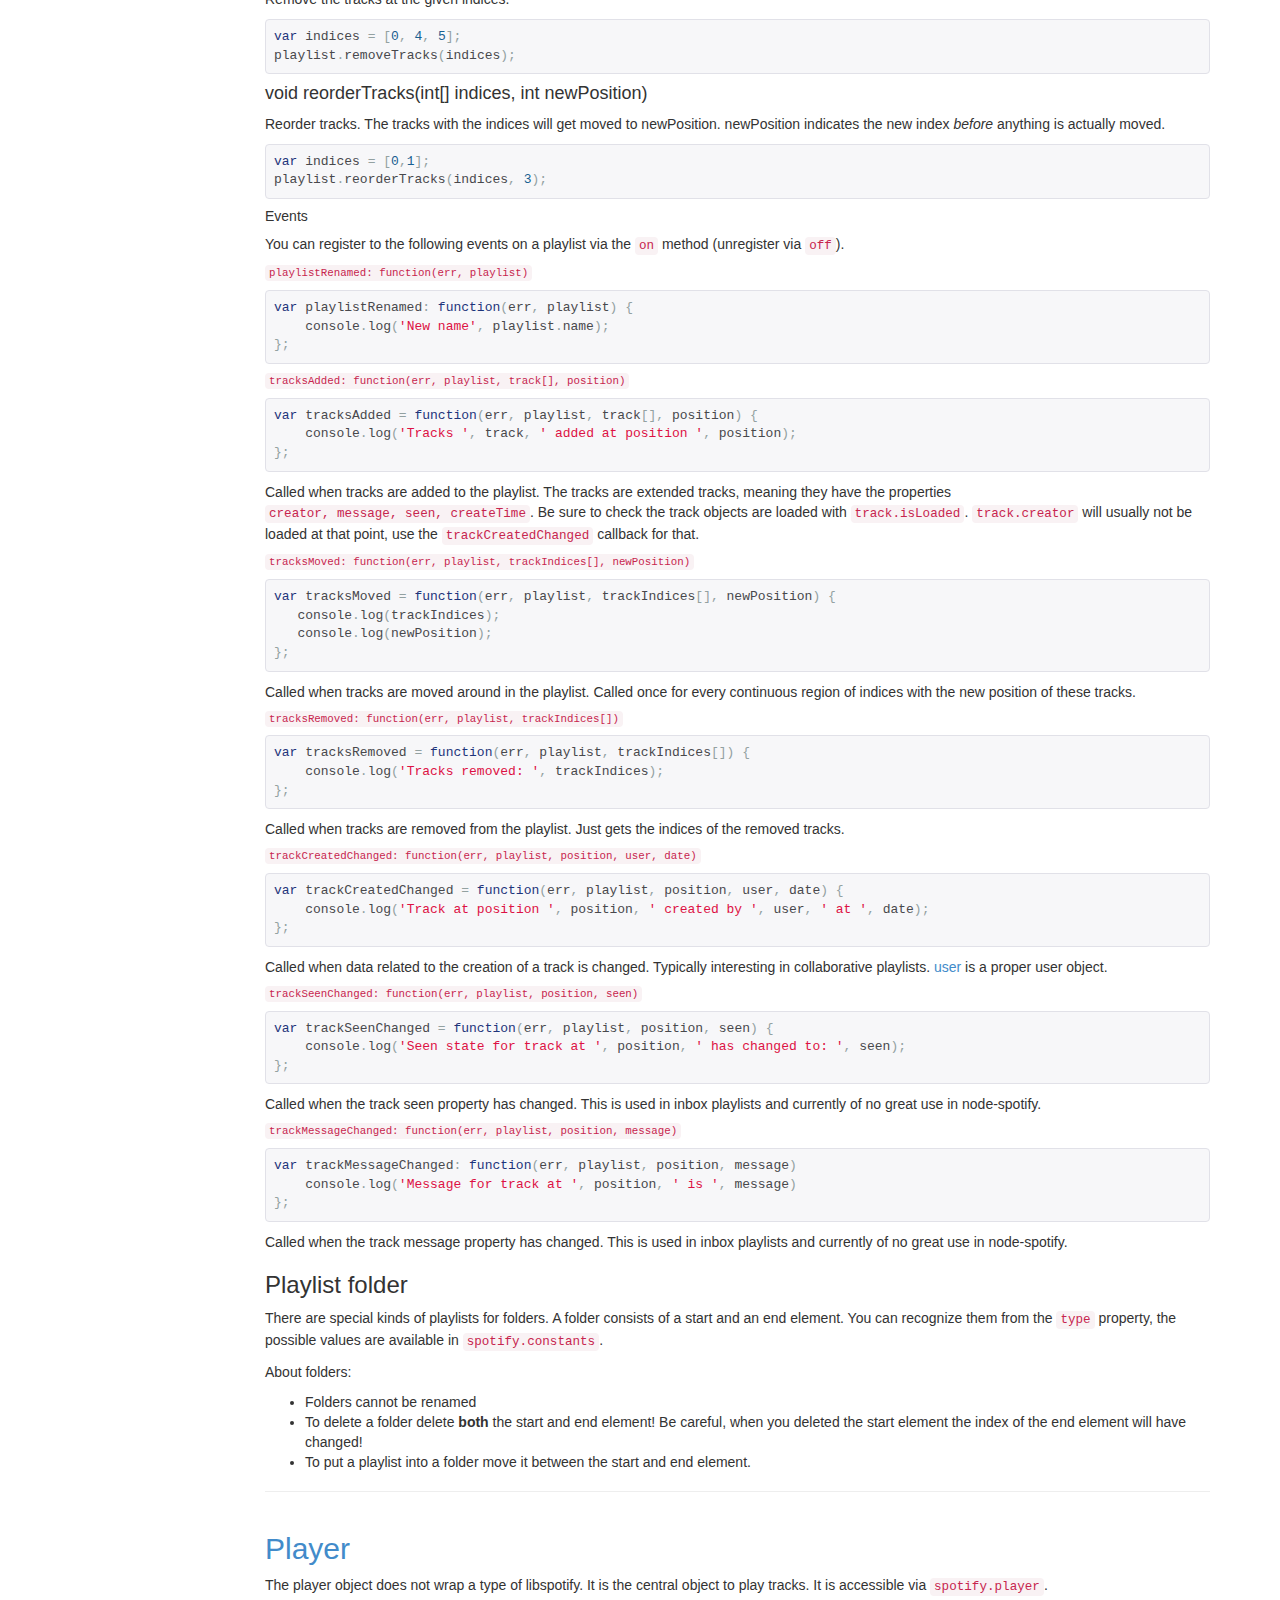
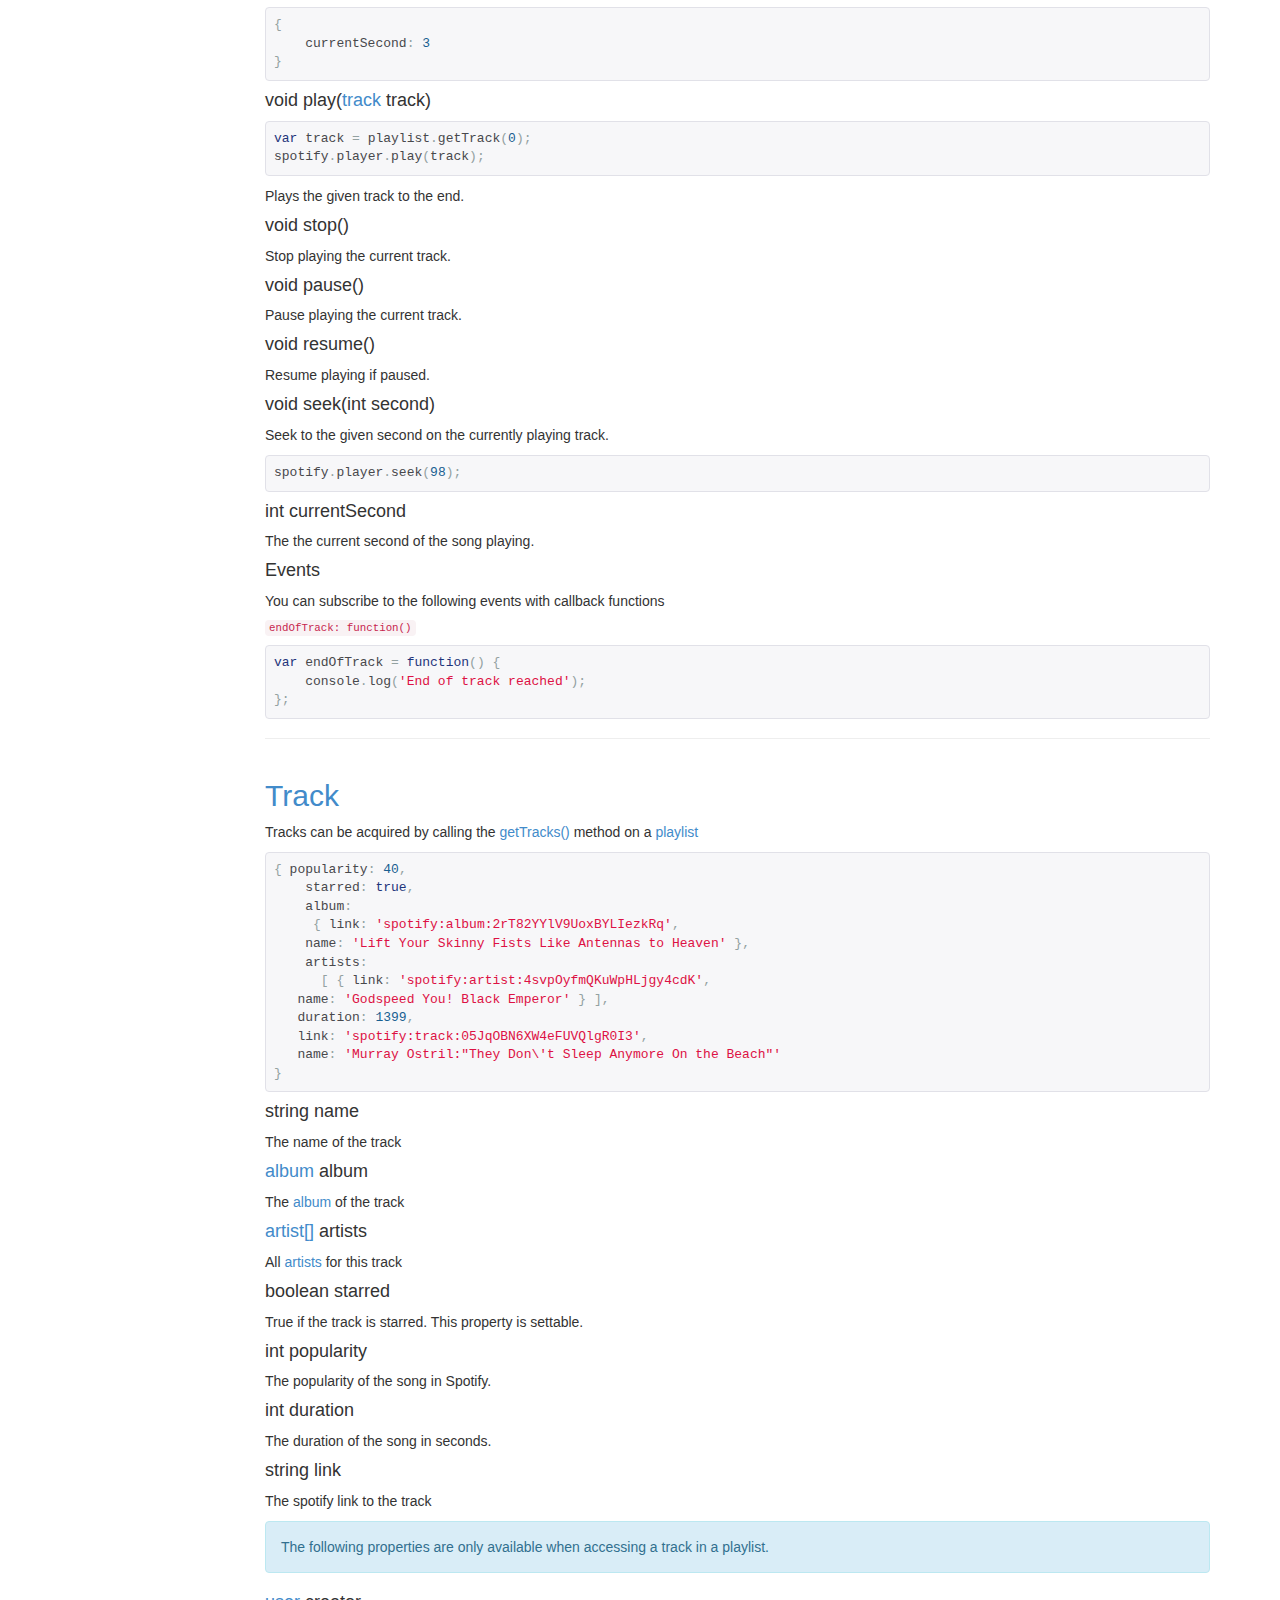
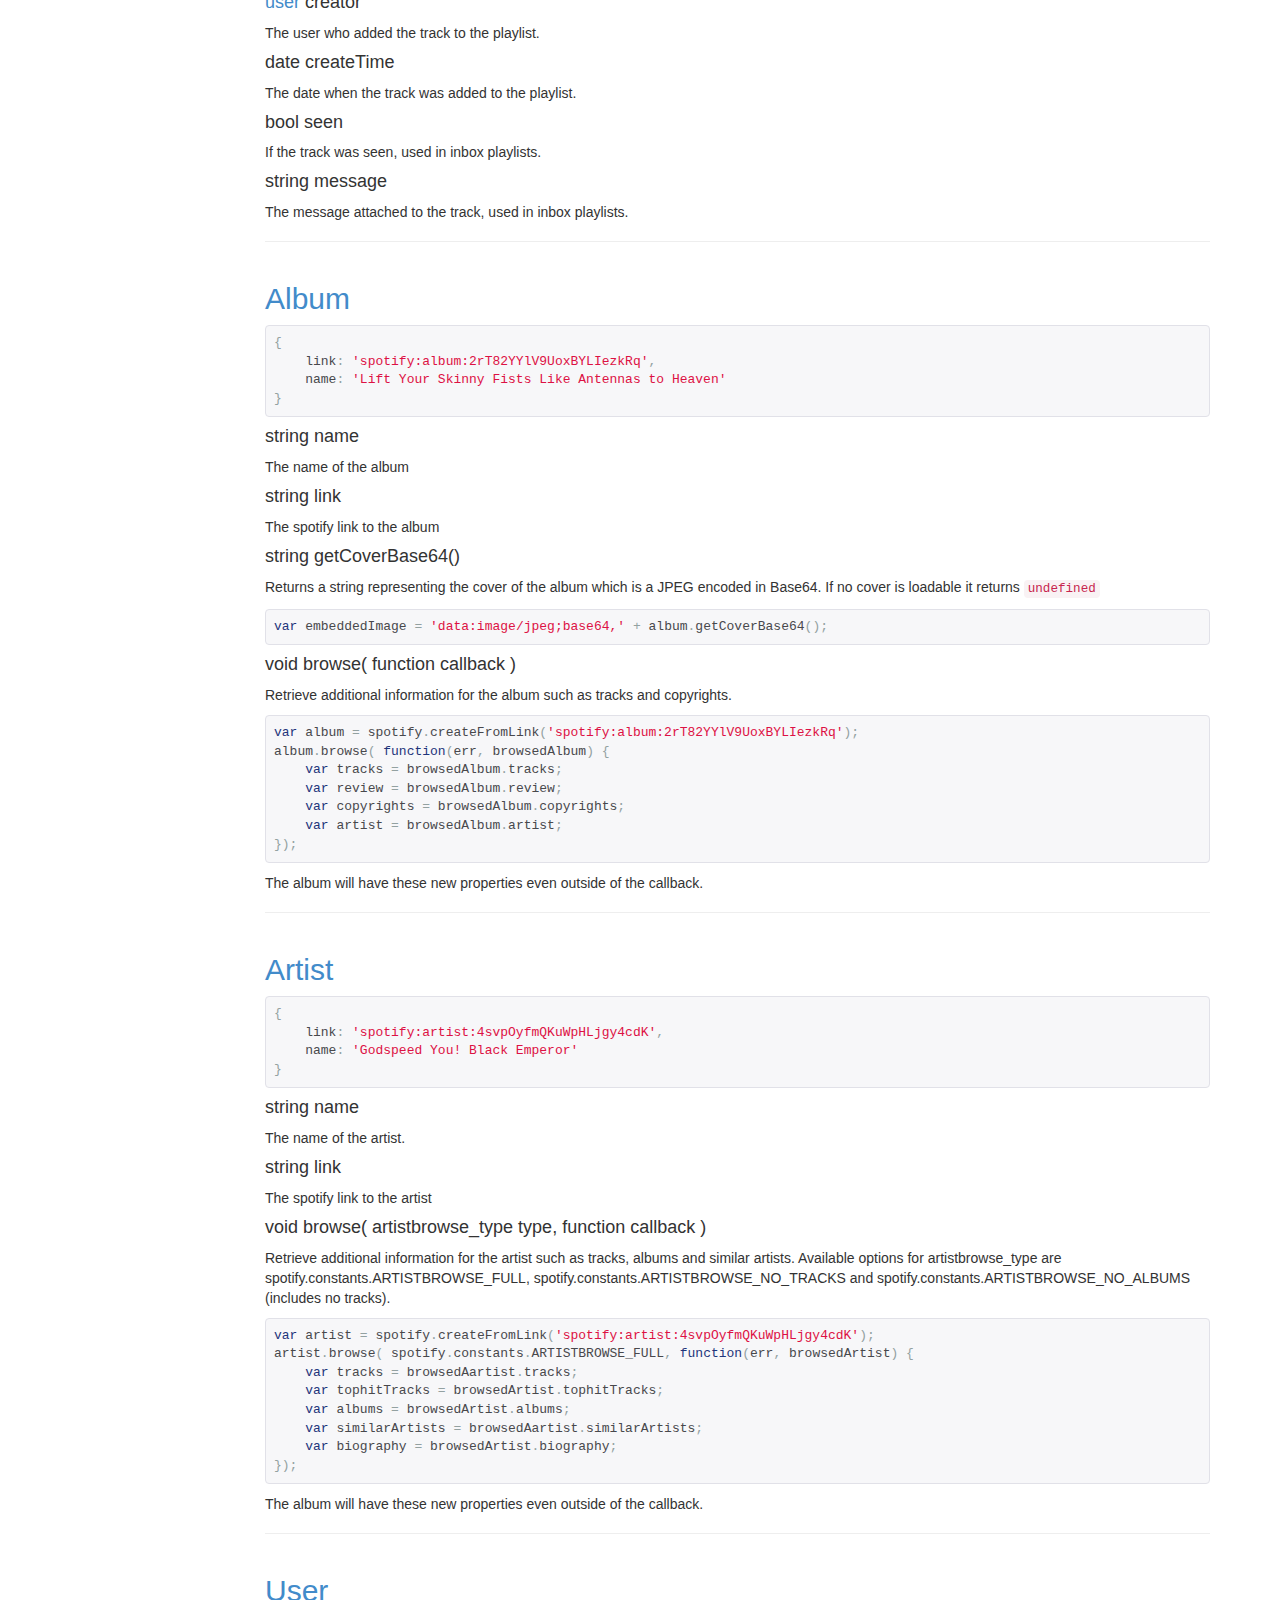
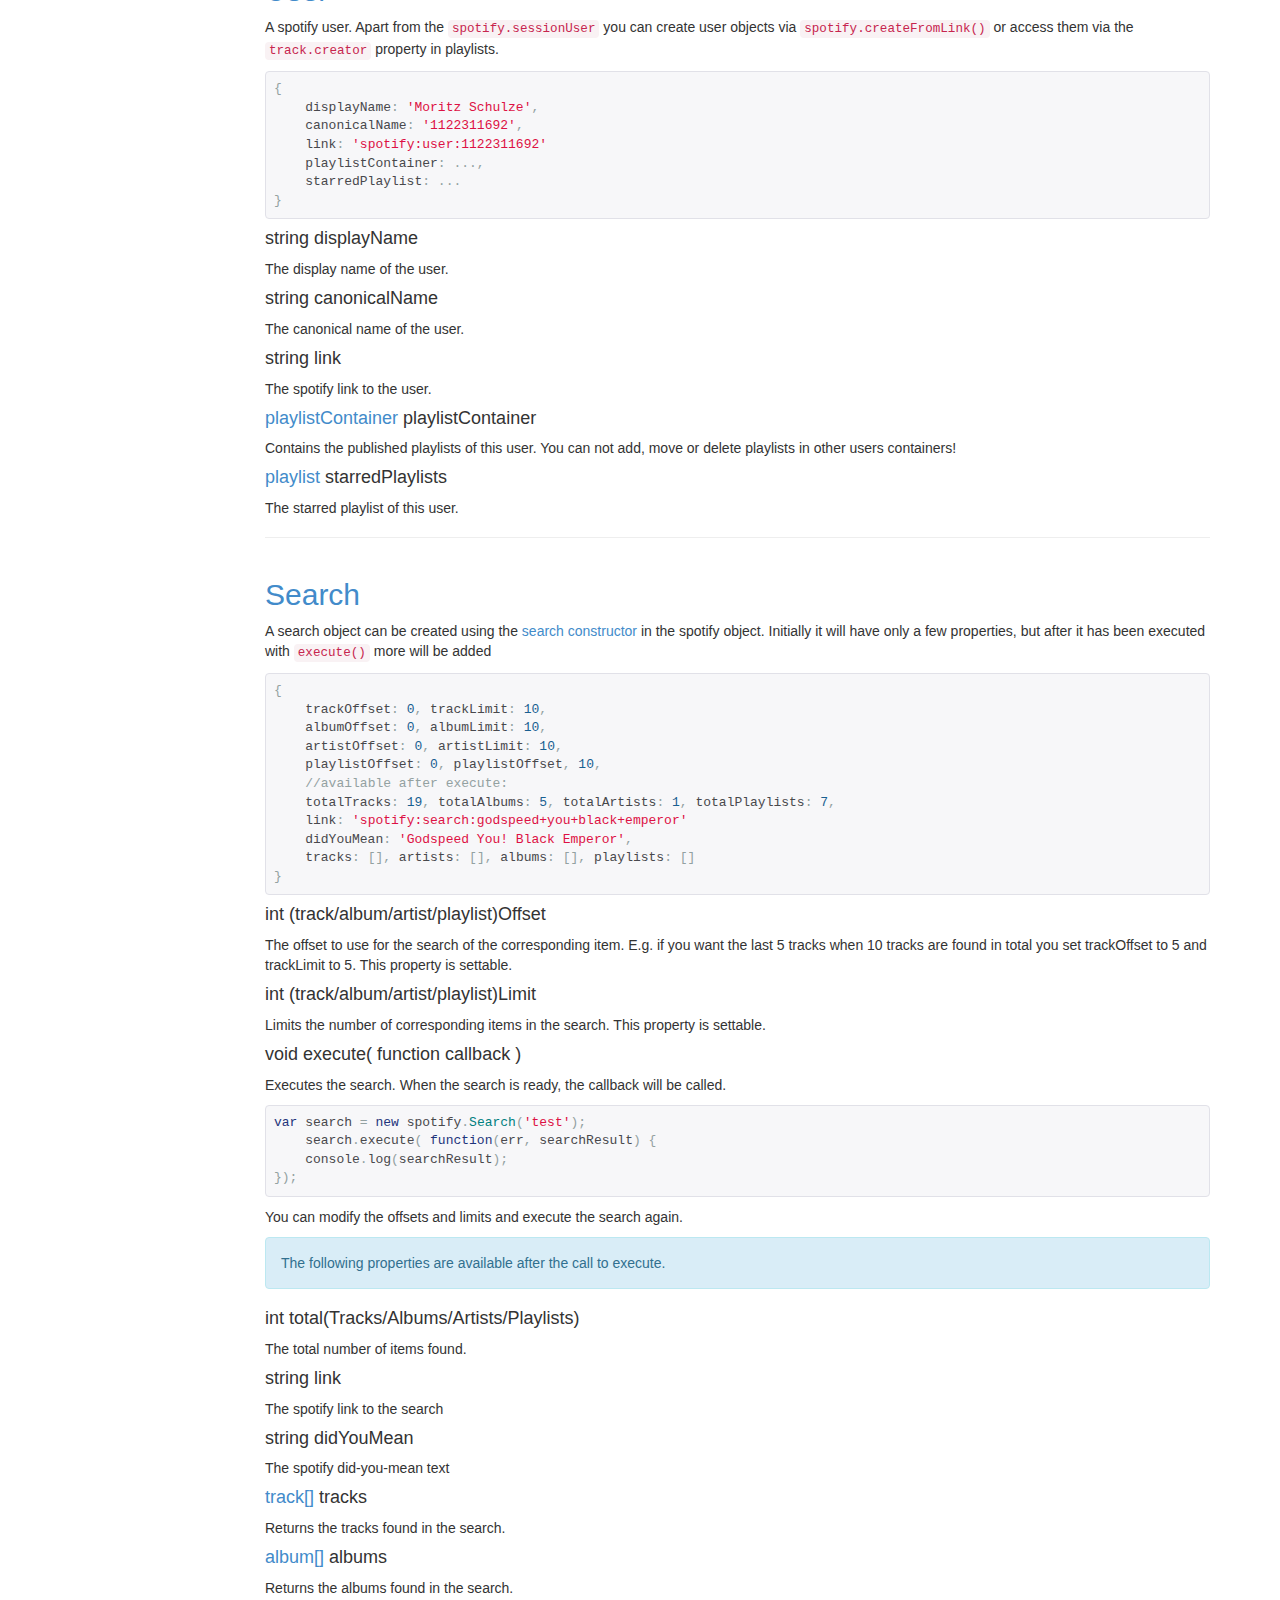
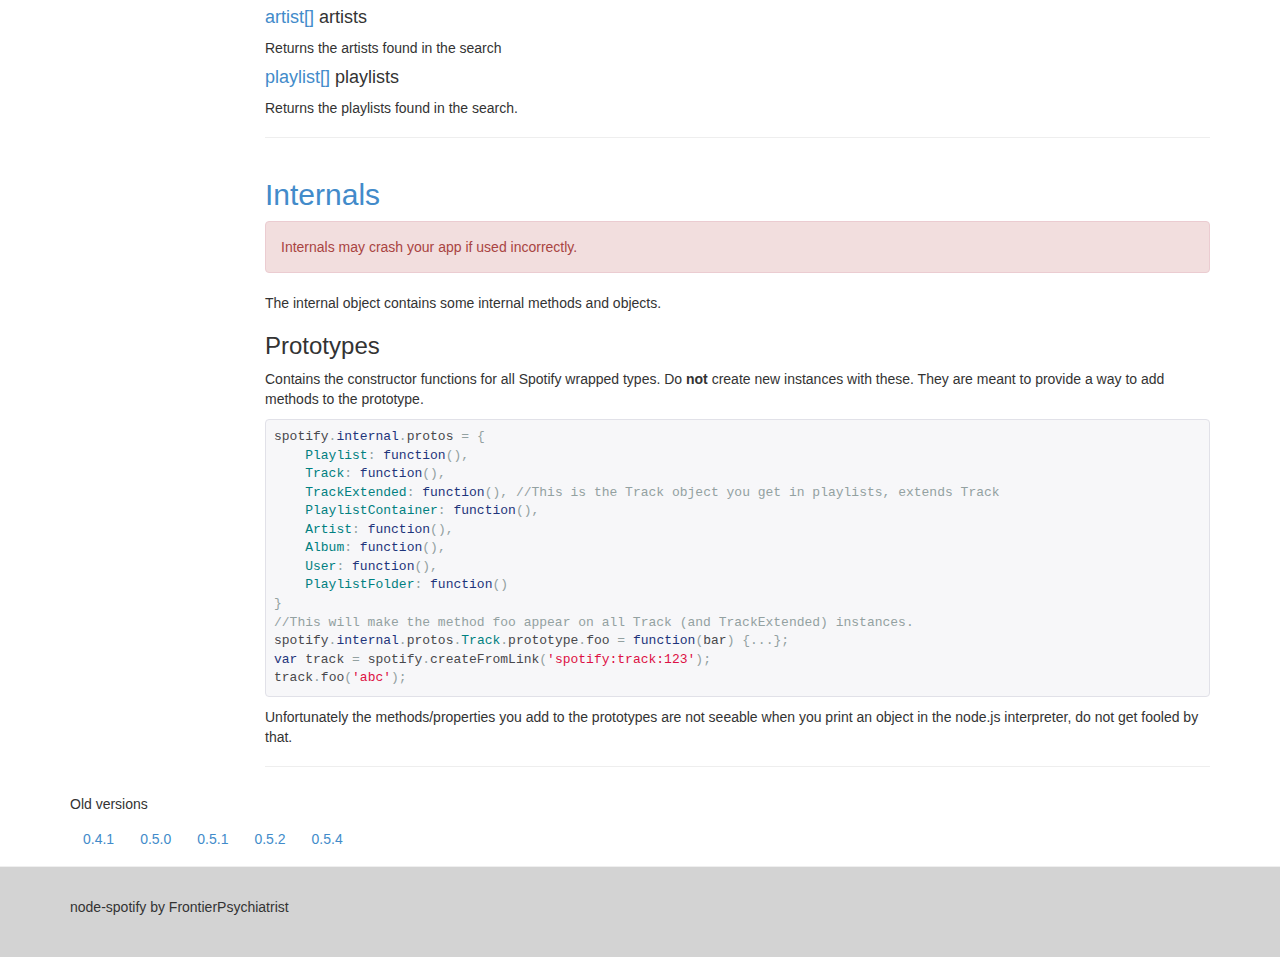
==== commit 1b594243: "Blabla" ====
--- a/api.html
+++ b/api.html
@@ -82,7 +82,10 @@
 <code>root_playlistcontainer</code> has been loaded. This is your typical entry point for all your app code.</p><h6><code>logout: function()</code></h6><pre class="prettyprint">var logout = function() {
     console.log('Logged out');
 };</pre><p>Called when the user is logged out. This is also directly settable in <code>spotify.logout(callback)</code>.</p><h6><code>metadataUpdated: function()</code></h6><p>This callback is called whenever new data for a spotify type is loaded. It is internally used in <code><a href='#waitForLoaded'>waitForLoaded</a></code>
-and typically is not needed by a user of node-spotify. Even if you attach a callback an internal callback will remain in use.</p></p></div><div class="page-header"><h2><a id="playlistContainer">Playlist container</a></h2><h4>int numPlaylists</h4><p>The number of playlists in this container.</p><h4><a href="#playlist">playlist</a> getPlaylist(int index)</h4><p>Returns the playlist at the given index.</p><h4><a href="#playlist">playlist[]</a> getPlaylist()</h4><p>All playlists in this playlist container. Use this with care if <code>numPlaylists</code> is large.</p><h4>void addPlaylist(string name)</h4><p>Create a new playlist. You should access the new playlist via the playlist_added callback.</p><h4>void addFolder(int position, string name)</h4><p>Adds a new playlist folder at the given position (0-based). This will actually create two special playlists, the folder start and folder end. To put a playlist in
+and typically is not needed by a user of node-spotify. Even if you attach a callback an internal callback will remain in use.</p></p></div><div class="page-header"><h2><a id="playlistContainer">Playlist container</a></h2><pre class="prettyprint">{
+    numPlaylists: 50,
+    owner: ...
+}</pre><h4>int numPlaylists</h4><p>The number of playlists in this container.</p><h4><a href="#playlist">playlist</a> getPlaylist(int index)</h4><p>Returns the playlist at the given index.</p><h4><a href="#playlist">playlist[]</a> getPlaylist()</h4><p>All playlists in this playlist container. Use this with care if <code>numPlaylists</code> is large.</p><h4><a href='#user'>user</a> owner</h4><p>The owner of the playlist container.</p><h4>void addPlaylist(string name)</h4><p>Create a new playlist. You should access the new playlist via the playlist_added callback.</p><h4>void addFolder(int position, string name)</h4><p>Adds a new playlist folder at the given position (0-based). This will actually create two special playlists, the folder start and folder end. To put a playlist in
 the folder, move it beyond the start but before the end. If you want to delete the folder you <b>must</b> delete both elements, otherwise you will have an orphaned element.</p><h4>void deletePlaylist(int index)</h4><p>Deletes the playlist at the given index (0-based).</p><div class="alert alert-warning">When deleting folders, make sure to delete the start- and end element.</div><h4>void movePlaylist(int index, int newPosition)</h4><p>Move the playlist at the index to the given new position. The position is the desired index <i>before</i> anything is moved.
 Example: Imagine you have three playlists<ul><li>Playlist 1 (index: 0)</li><li>Playlist 2 (index: 1)</li><li>Playlist 3 (index: 2)</li></ul>If you want to move Playlist 1 behind Playlist 2 the desired index is 2, so you call movePlaylist(0,2). If you want to move Playlist 2 before Playlist 1 the desired
 index is 0, so you call movePlaylist(1, 0).</p><h5>Events</h5><p>You can register to the following events on a playlist container via the <code>on</code> method (unregister via <code>off</code>).<h6><code>playlistAdded: function(err, newPlaylist, position)</code></h6><pre class="prettyprint">var playlistAdded = function(err, newPlaylist, position) {
@@ -134,7 +137,7 @@
    duration: 1399,
    link: 'spotify:track:05JqOBN6XW4eFUVQlgR0I3',
    name: 'Murray Ostril:"They Don\'t Sleep Anymore On the Beach"'
-}</pre><h4>string name</h4><p>The name of the track</p><h4>album album</h4><p>The <a href="#album">album</a> of the track</p><h4>artist[] artists</h4><p>All <a href="#artist">artists</a> for this track</p><h4>boolean starred</h4><p>True if the track is starred. This property is settable.</p><h4>int popularity</h4><p>The popularity of the song in Spotify.</p><h4>int duration</h4><p>The duration of the song in seconds.</p><h4>string link</h4><p>The spotify link to the track</p><div class="alert alert-info">The following properties are only available when accessing a track in a playlist.</div><h4><a href='#user'>user</a> creator</h4><p>The user who added the track to the playlist.</p><h4>date createTime</h4><p>The date when the track was added to the playlist.</p><h4>bool seen</h4><p>If the track was seen, used in inbox playlists.</p><h4>string message</h4><p>The message attached to the track, used in inbox playlists.</p></div><div class="page-header"><h2><a id="album">Album</a></h2><pre class="prettyprint">{
+}</pre><h4>string name</h4><p>The name of the track</p><h4><a href='#album'>album</a> album</h4><p>The <a href="#album">album</a> of the track</p><h4><a href='#artist'>artist[]</a> artists</h4><p>All <a href="#artist">artists</a> for this track</p><h4>boolean starred</h4><p>True if the track is starred. This property is settable.</p><h4>int popularity</h4><p>The popularity of the song in Spotify.</p><h4>int duration</h4><p>The duration of the song in seconds.</p><h4>string link</h4><p>The spotify link to the track</p><div class="alert alert-info">The following properties are only available when accessing a track in a playlist.</div><h4><a href='#user'>user</a> creator</h4><p>The user who added the track to the playlist.</p><h4>date createTime</h4><p>The date when the track was added to the playlist.</p><h4>bool seen</h4><p>If the track was seen, used in inbox playlists.</p><h4>string message</h4><p>The message attached to the track, used in inbox playlists.</p></div><div class="page-header"><h2><a id="album">Album</a></h2><pre class="prettyprint">{
     link: 'spotify:album:2rT82YYlV9UoxBYLIezkRq',
     name: 'Lift Your Skinny Fists Like Antennas to Heaven'
 }</pre><h4>string name</h4><p>The name of the album</p><h4>string link</h4><p>The spotify link to the album</p><h4>string getCoverBase64()</h4><p>Returns a string representing the cover of the album which is a JPEG encoded in Base64. If no cover is loadable
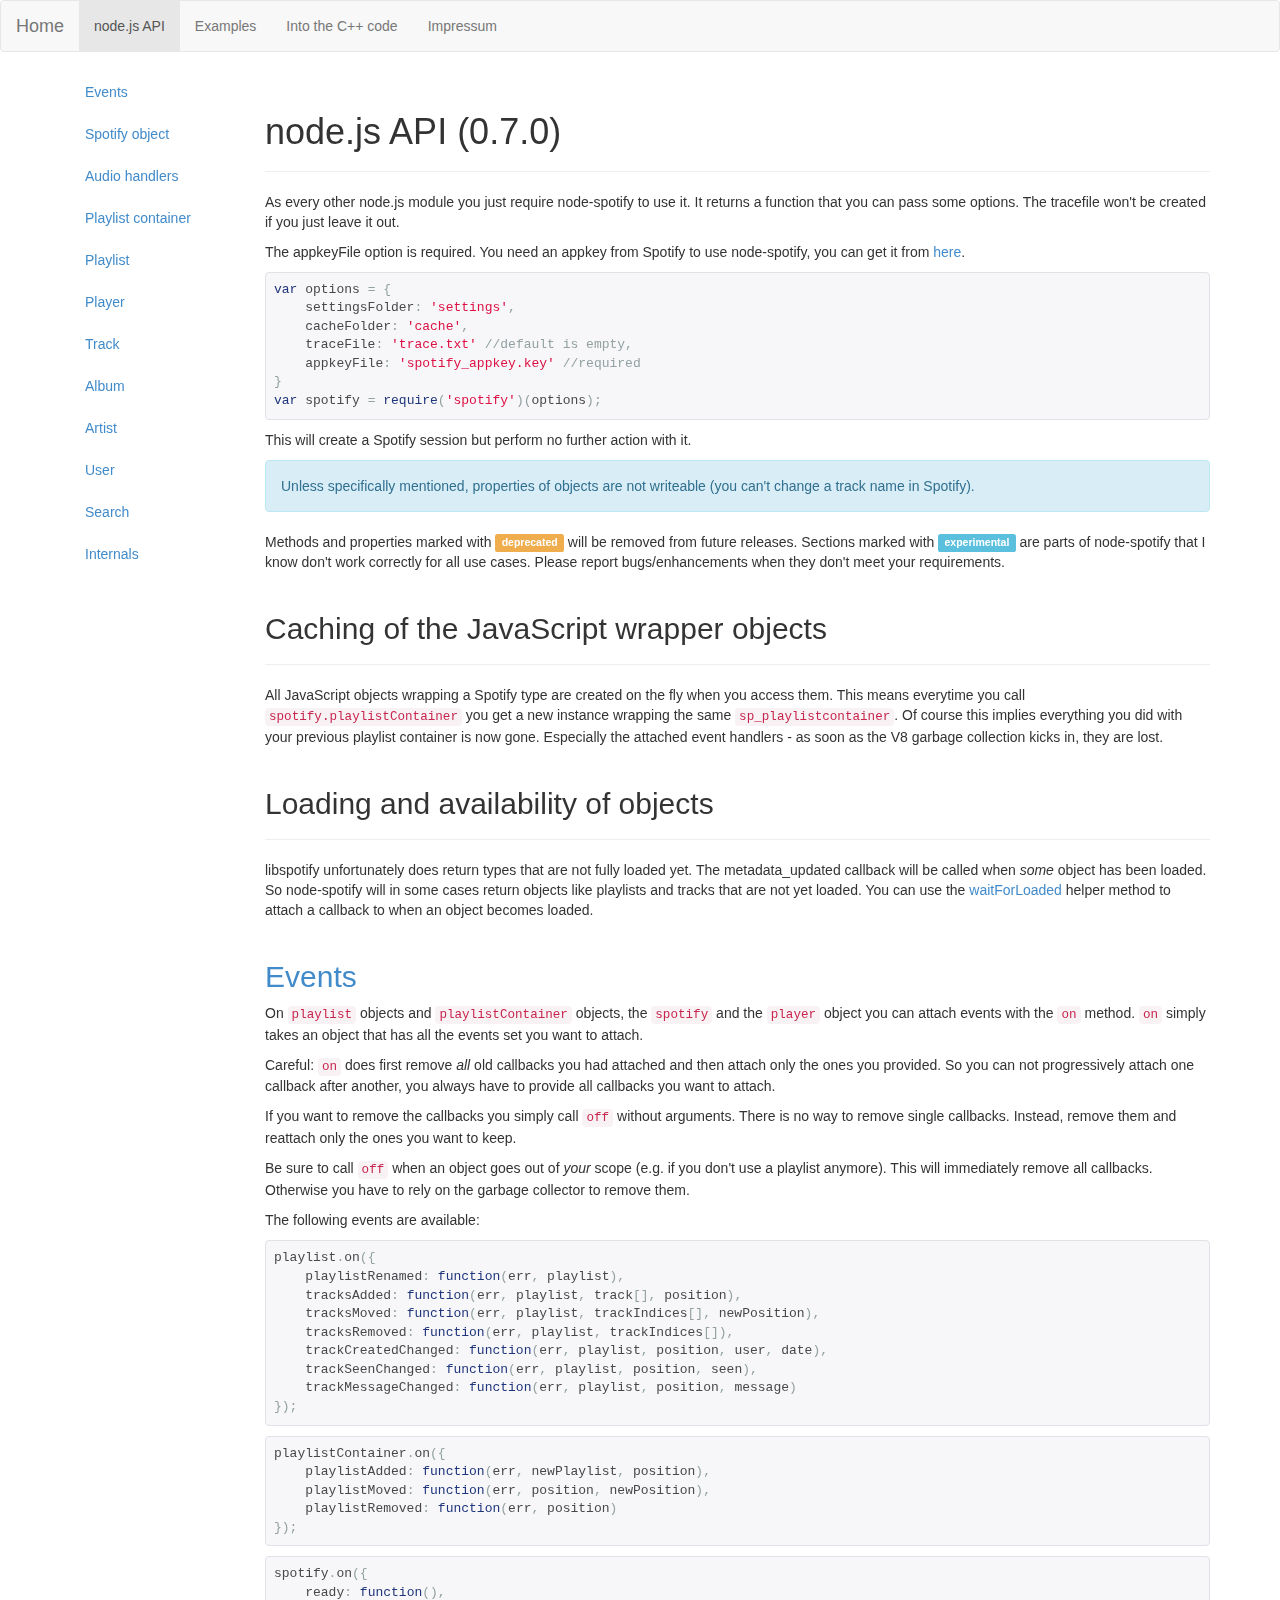
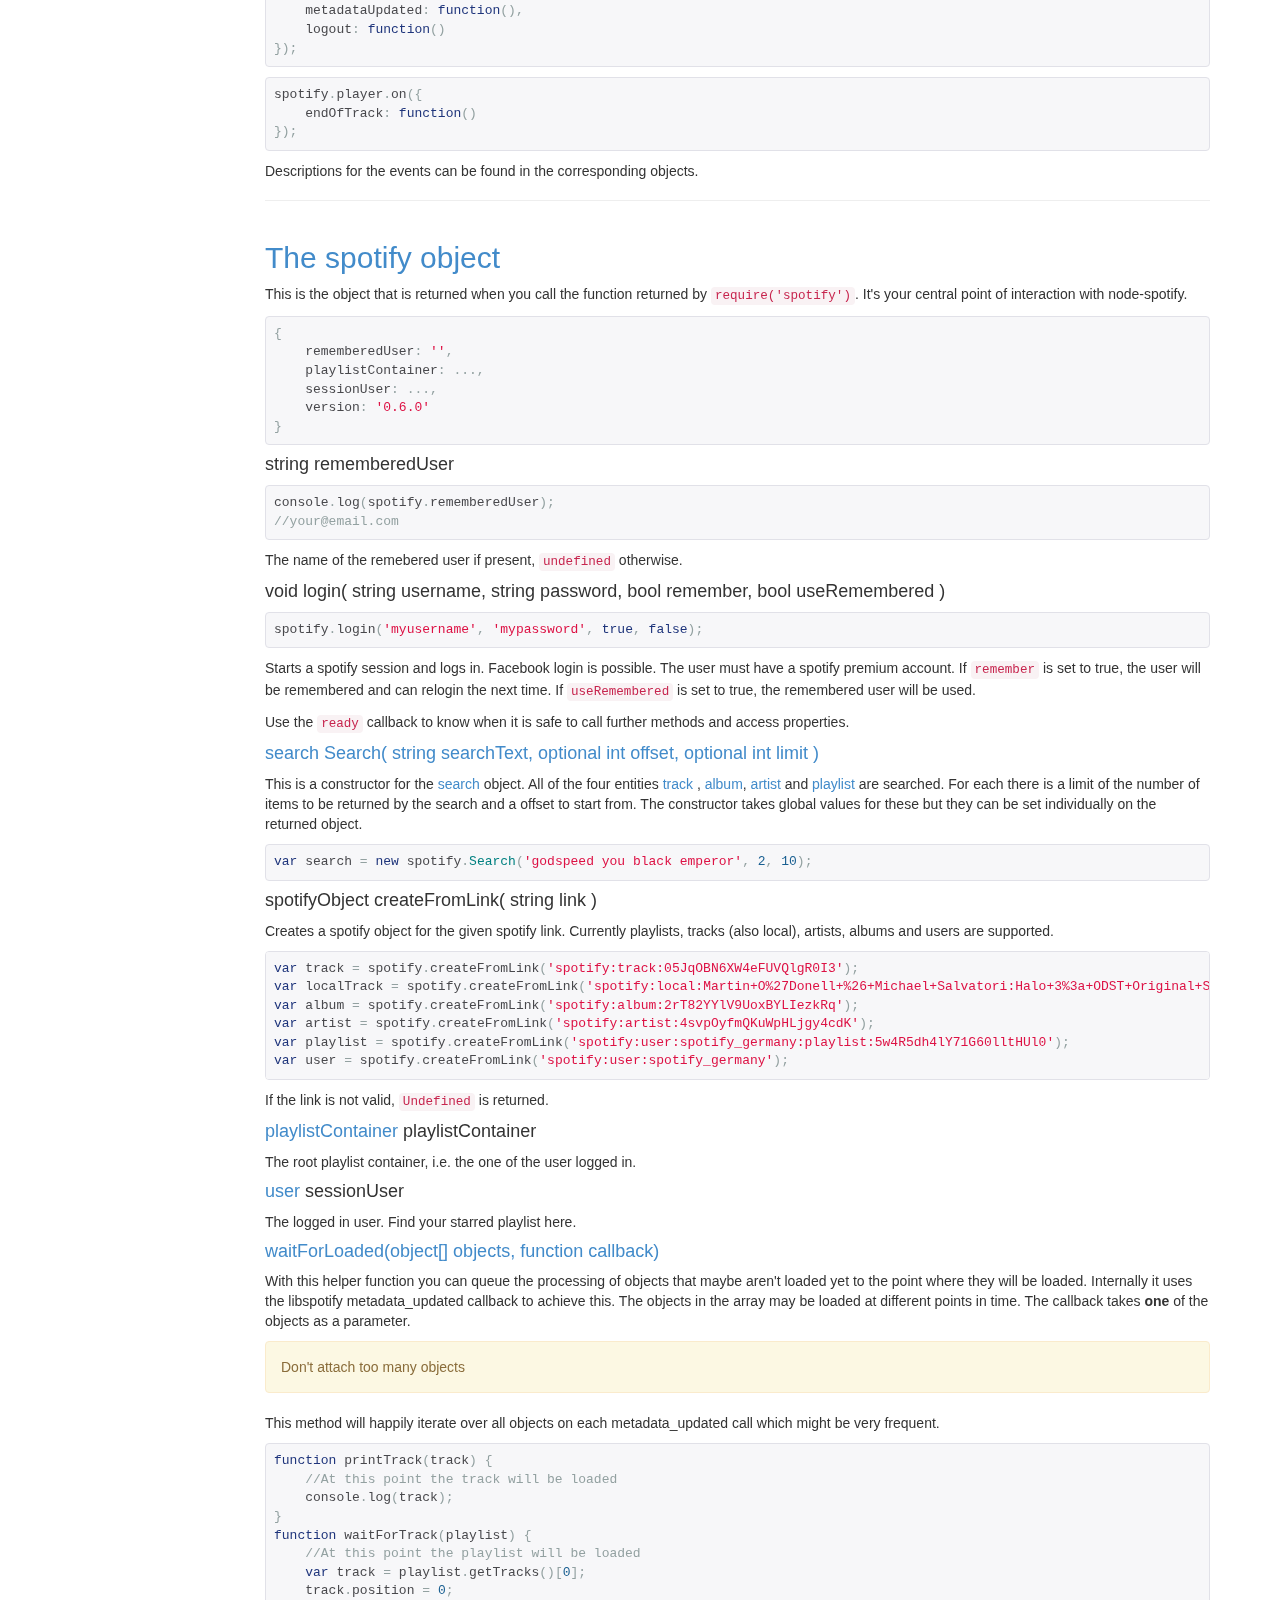
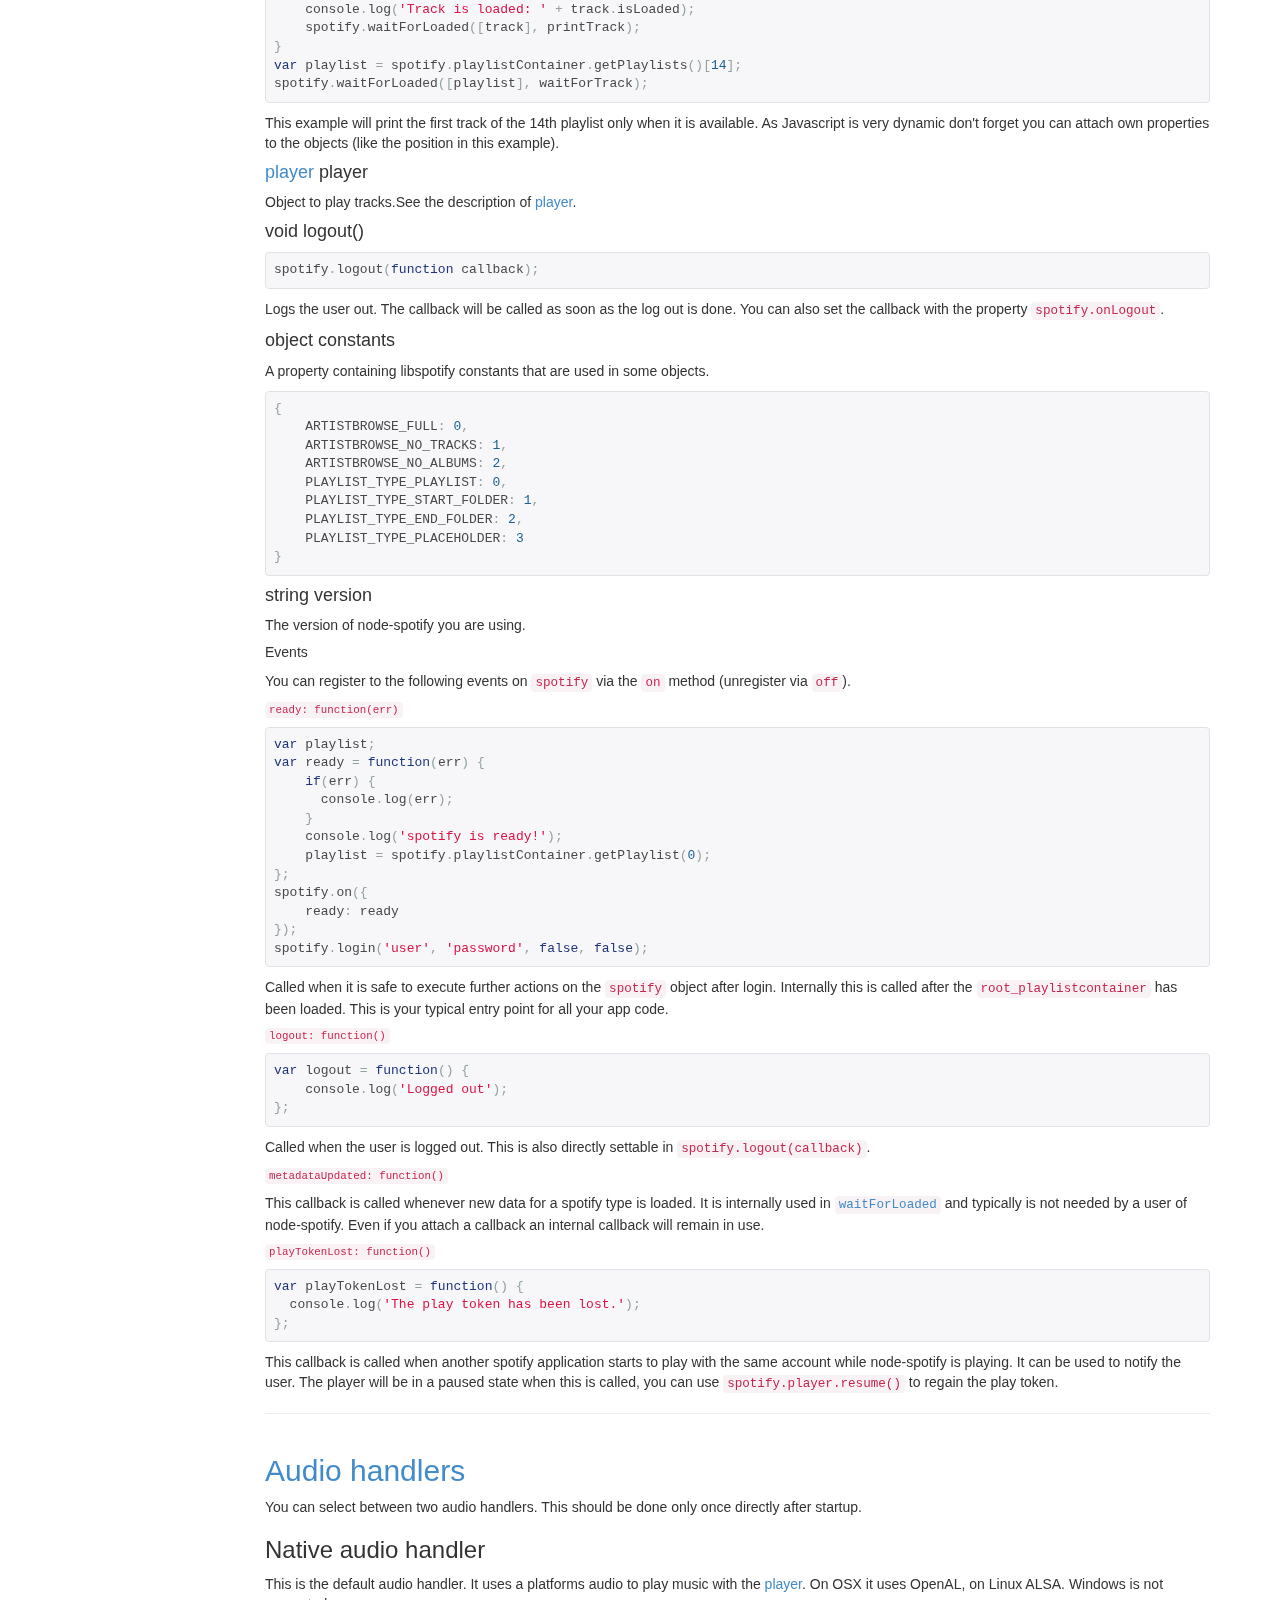
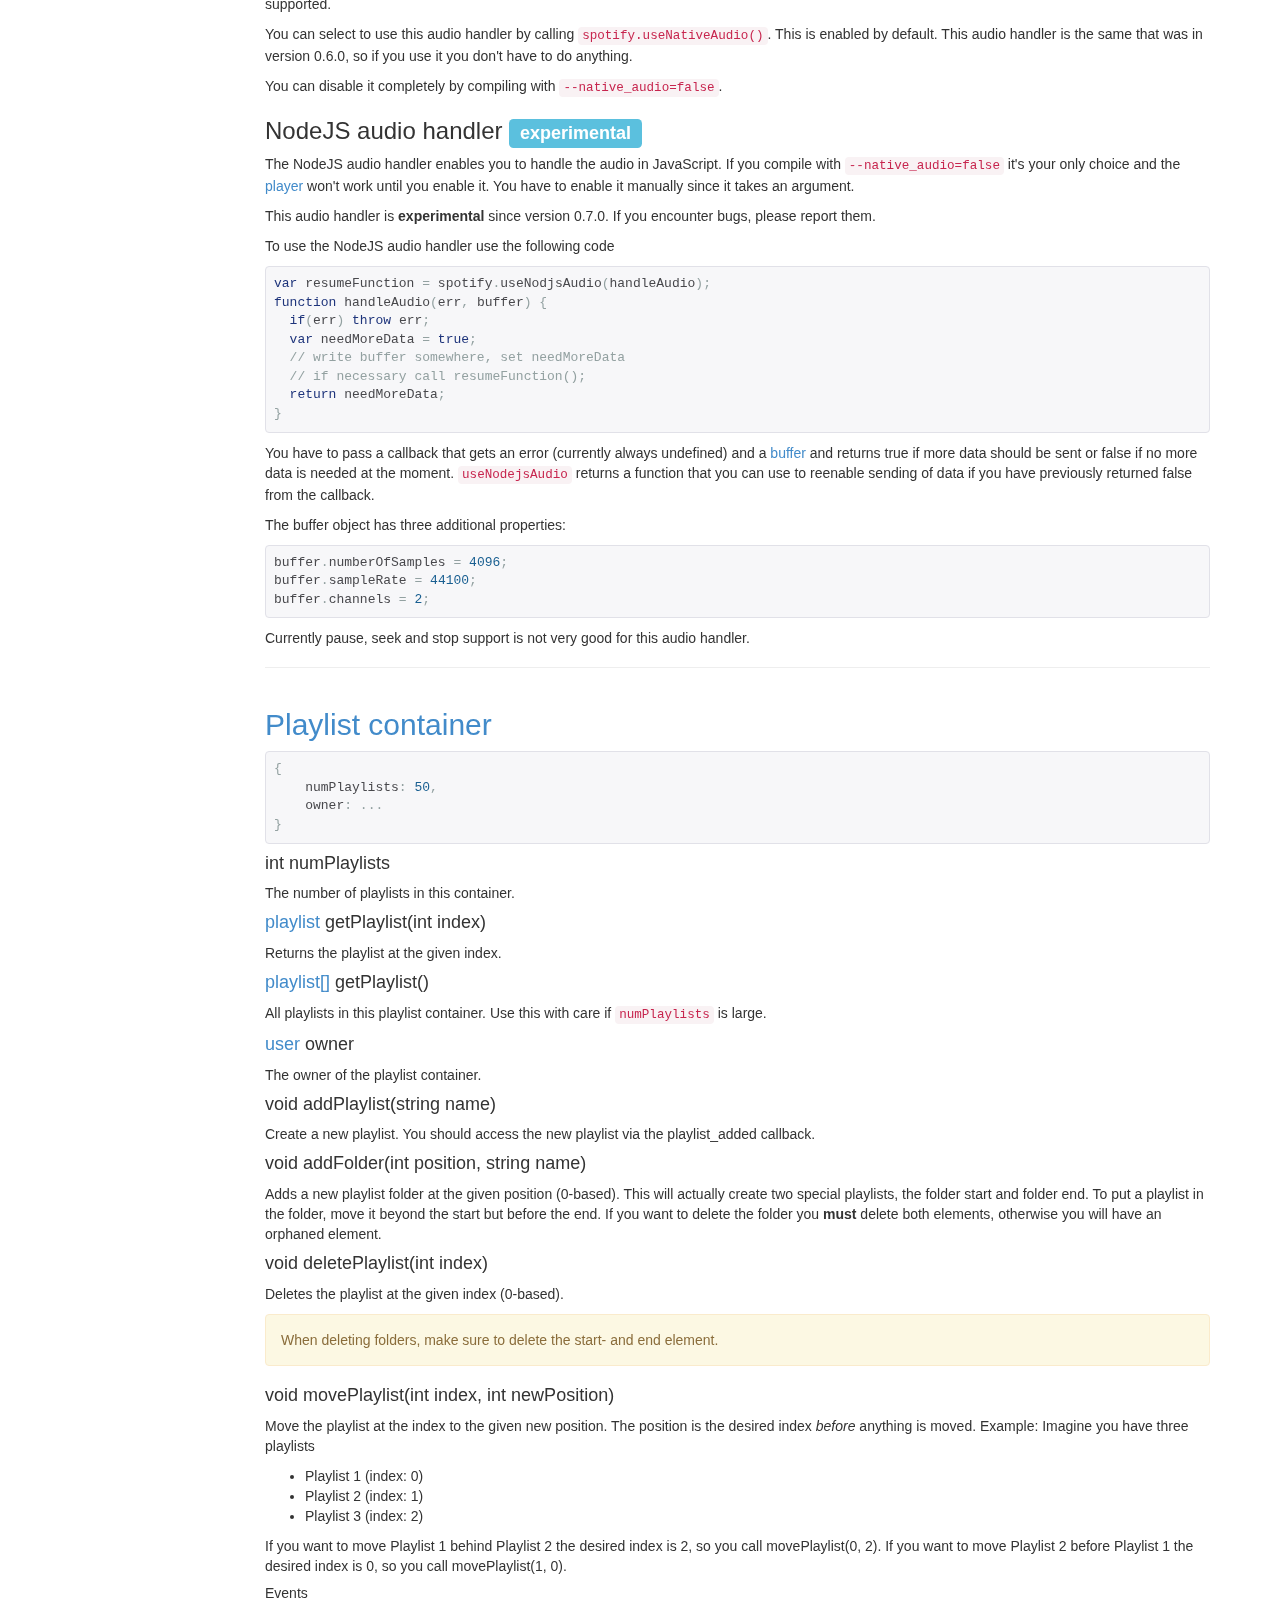
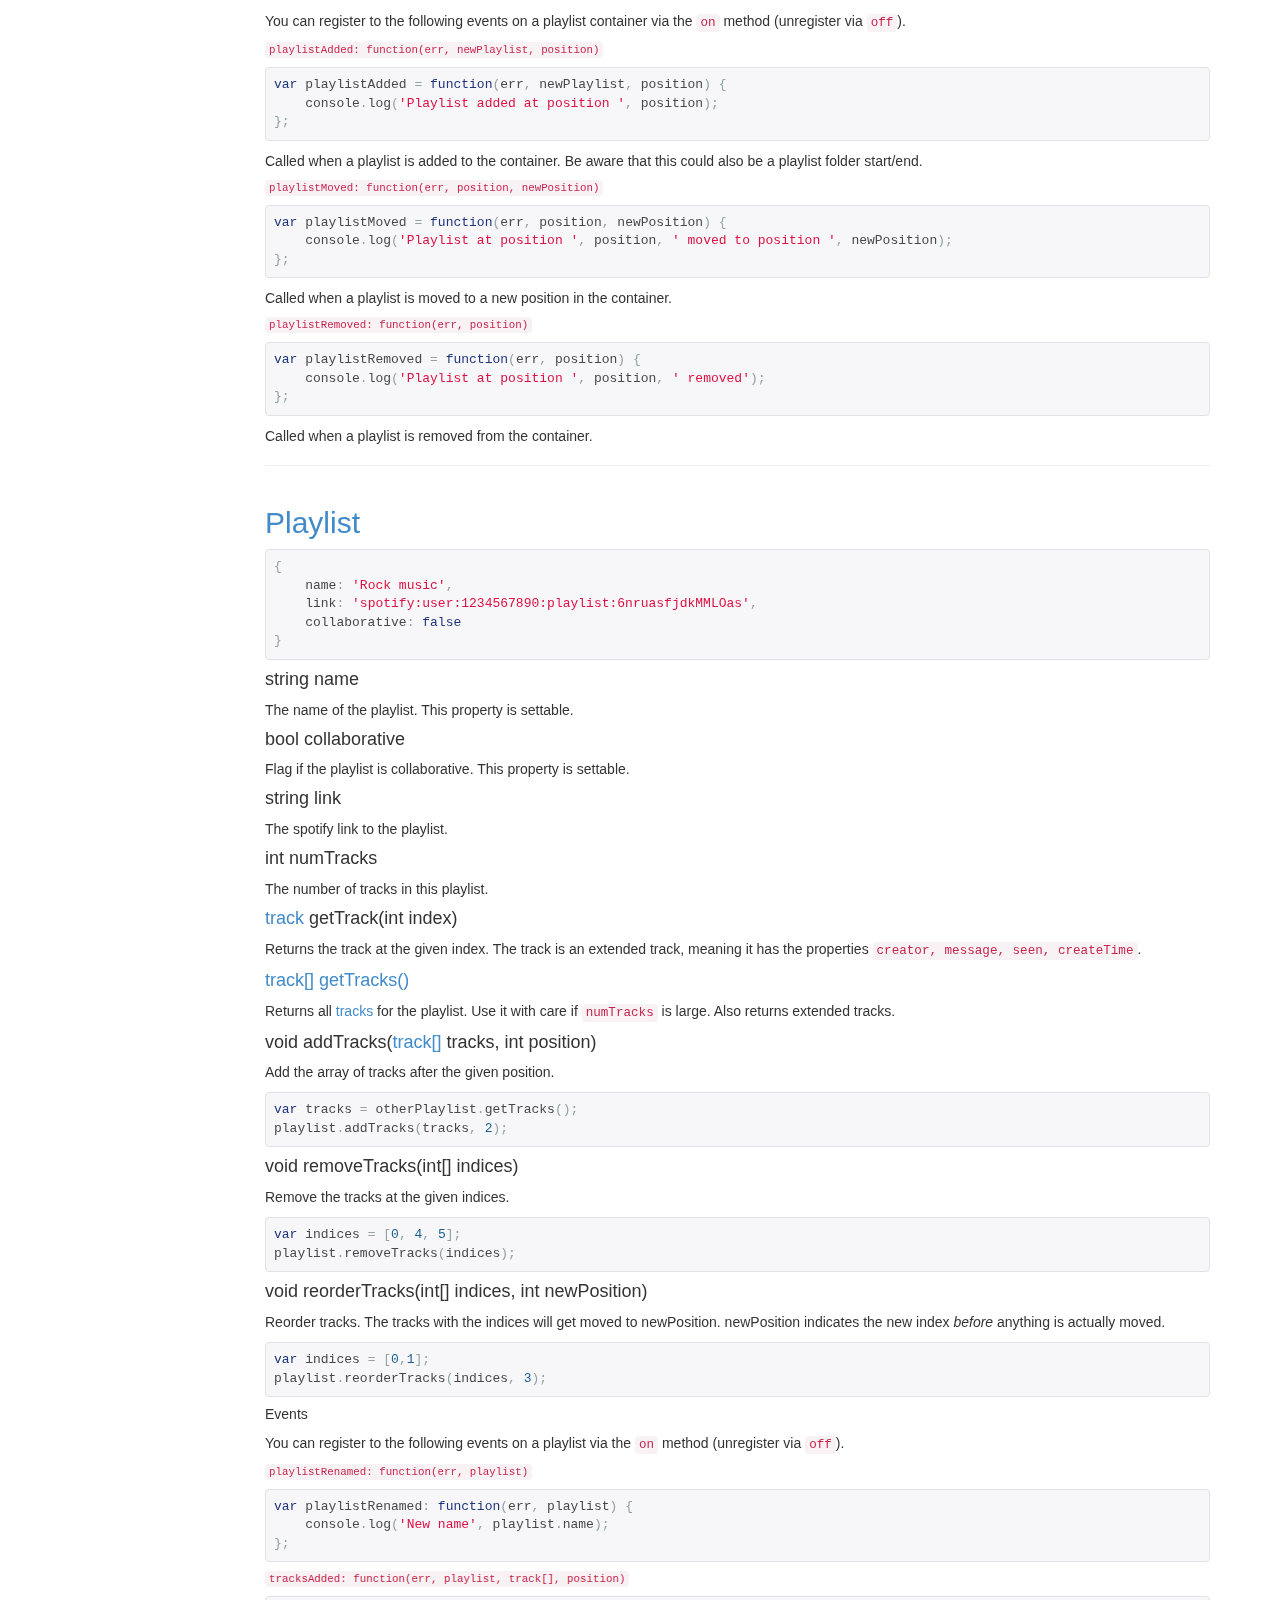
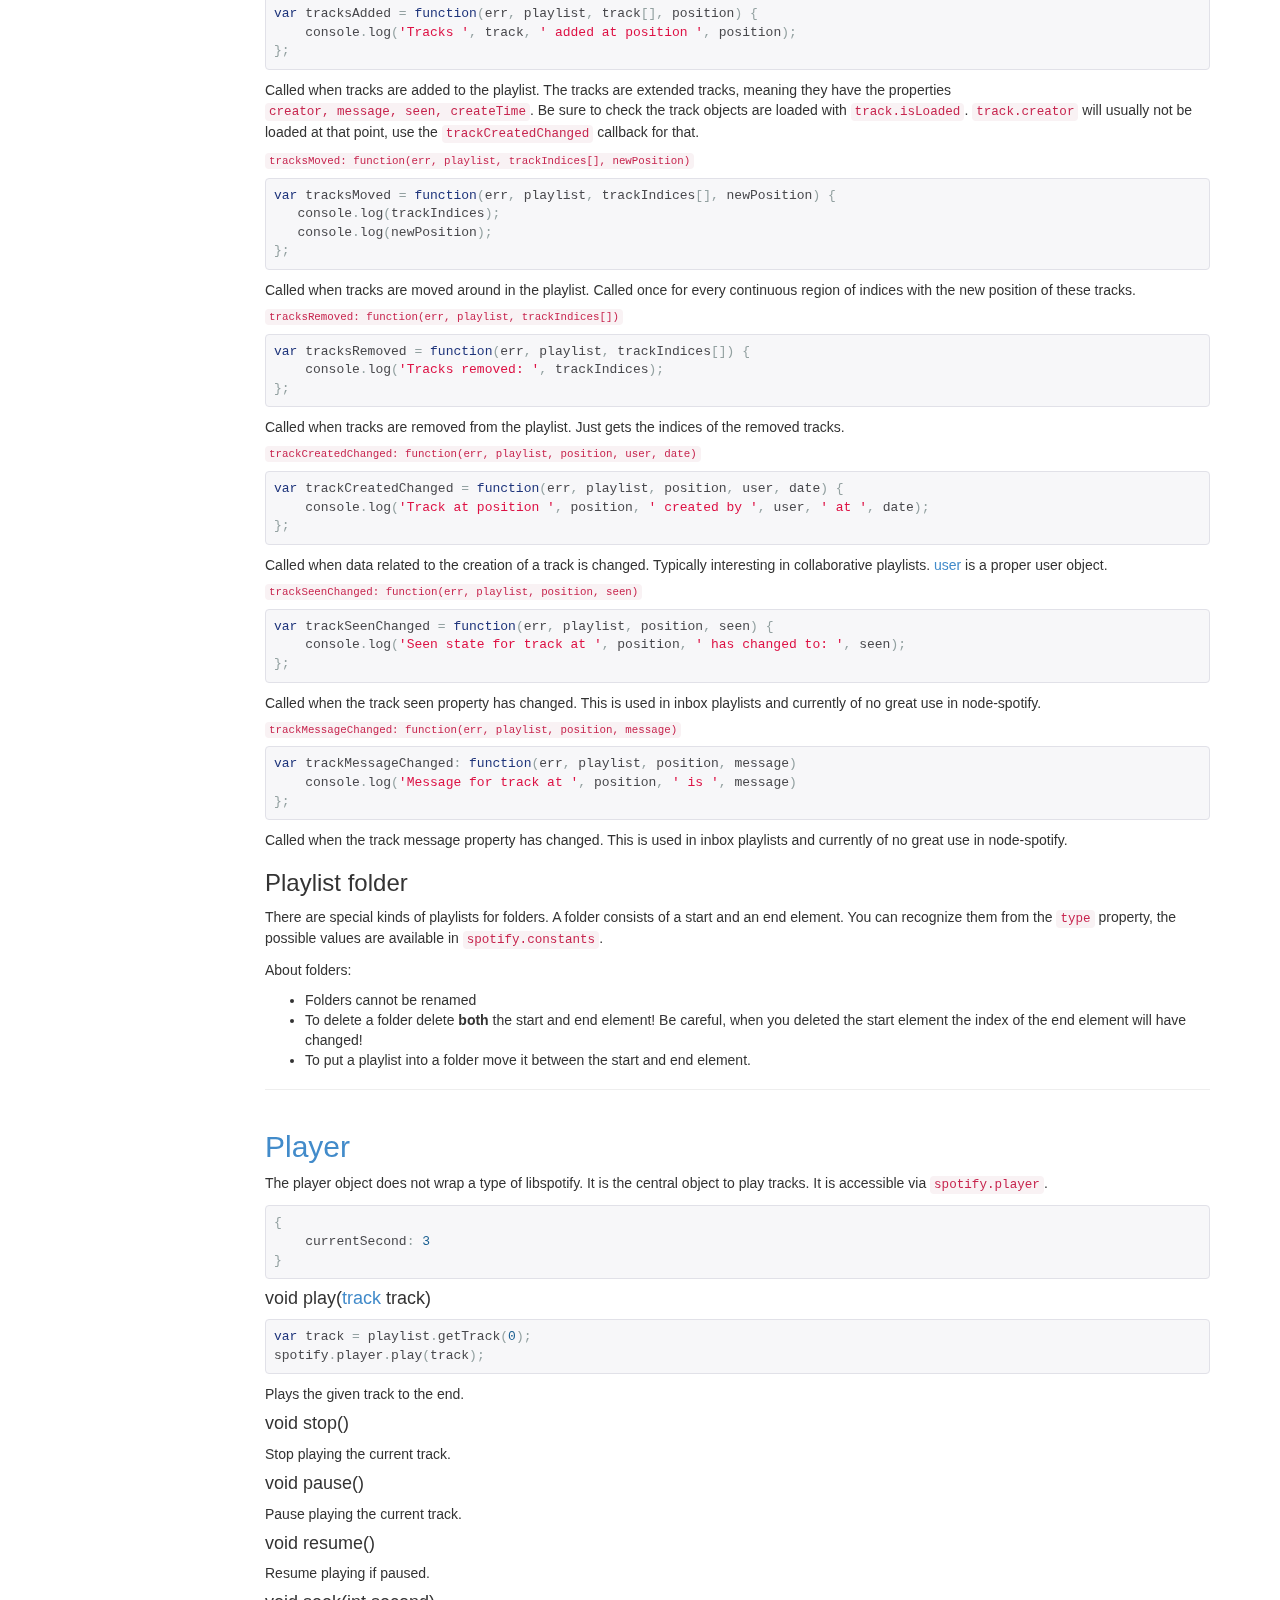
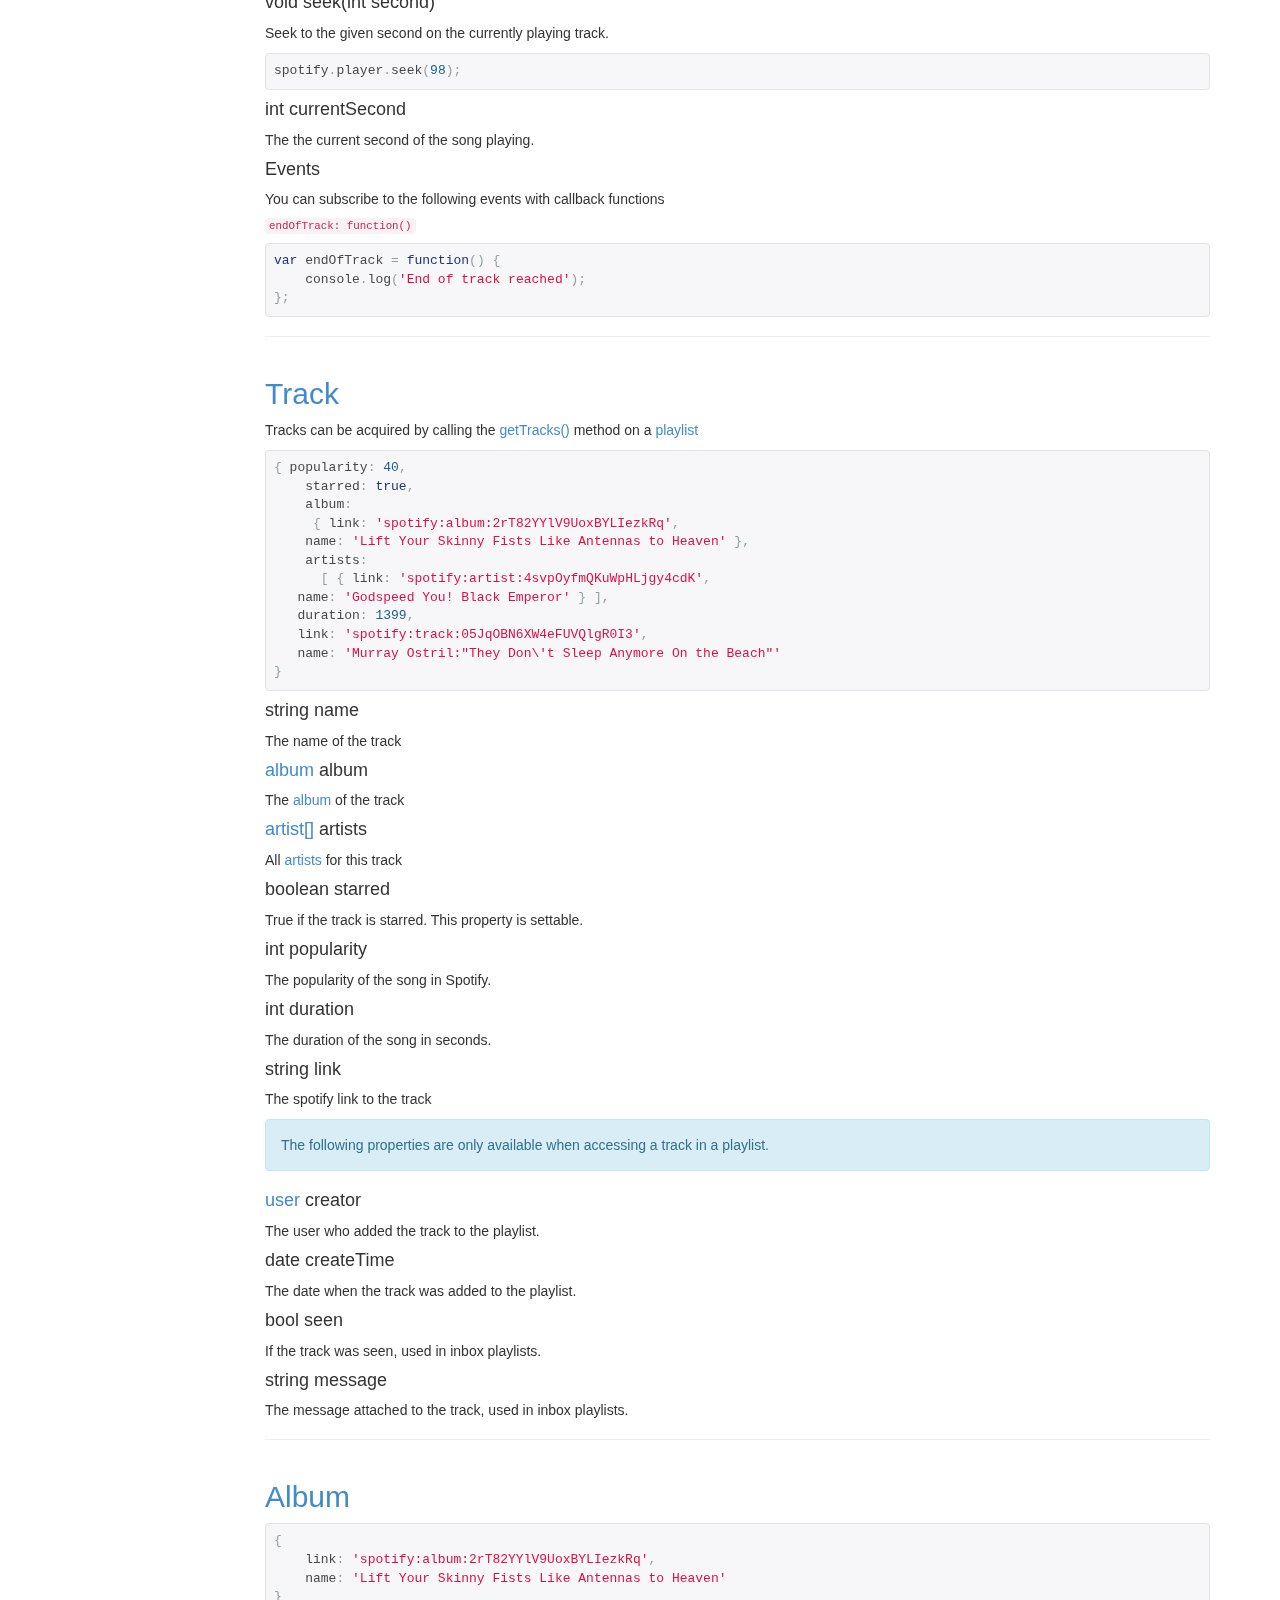
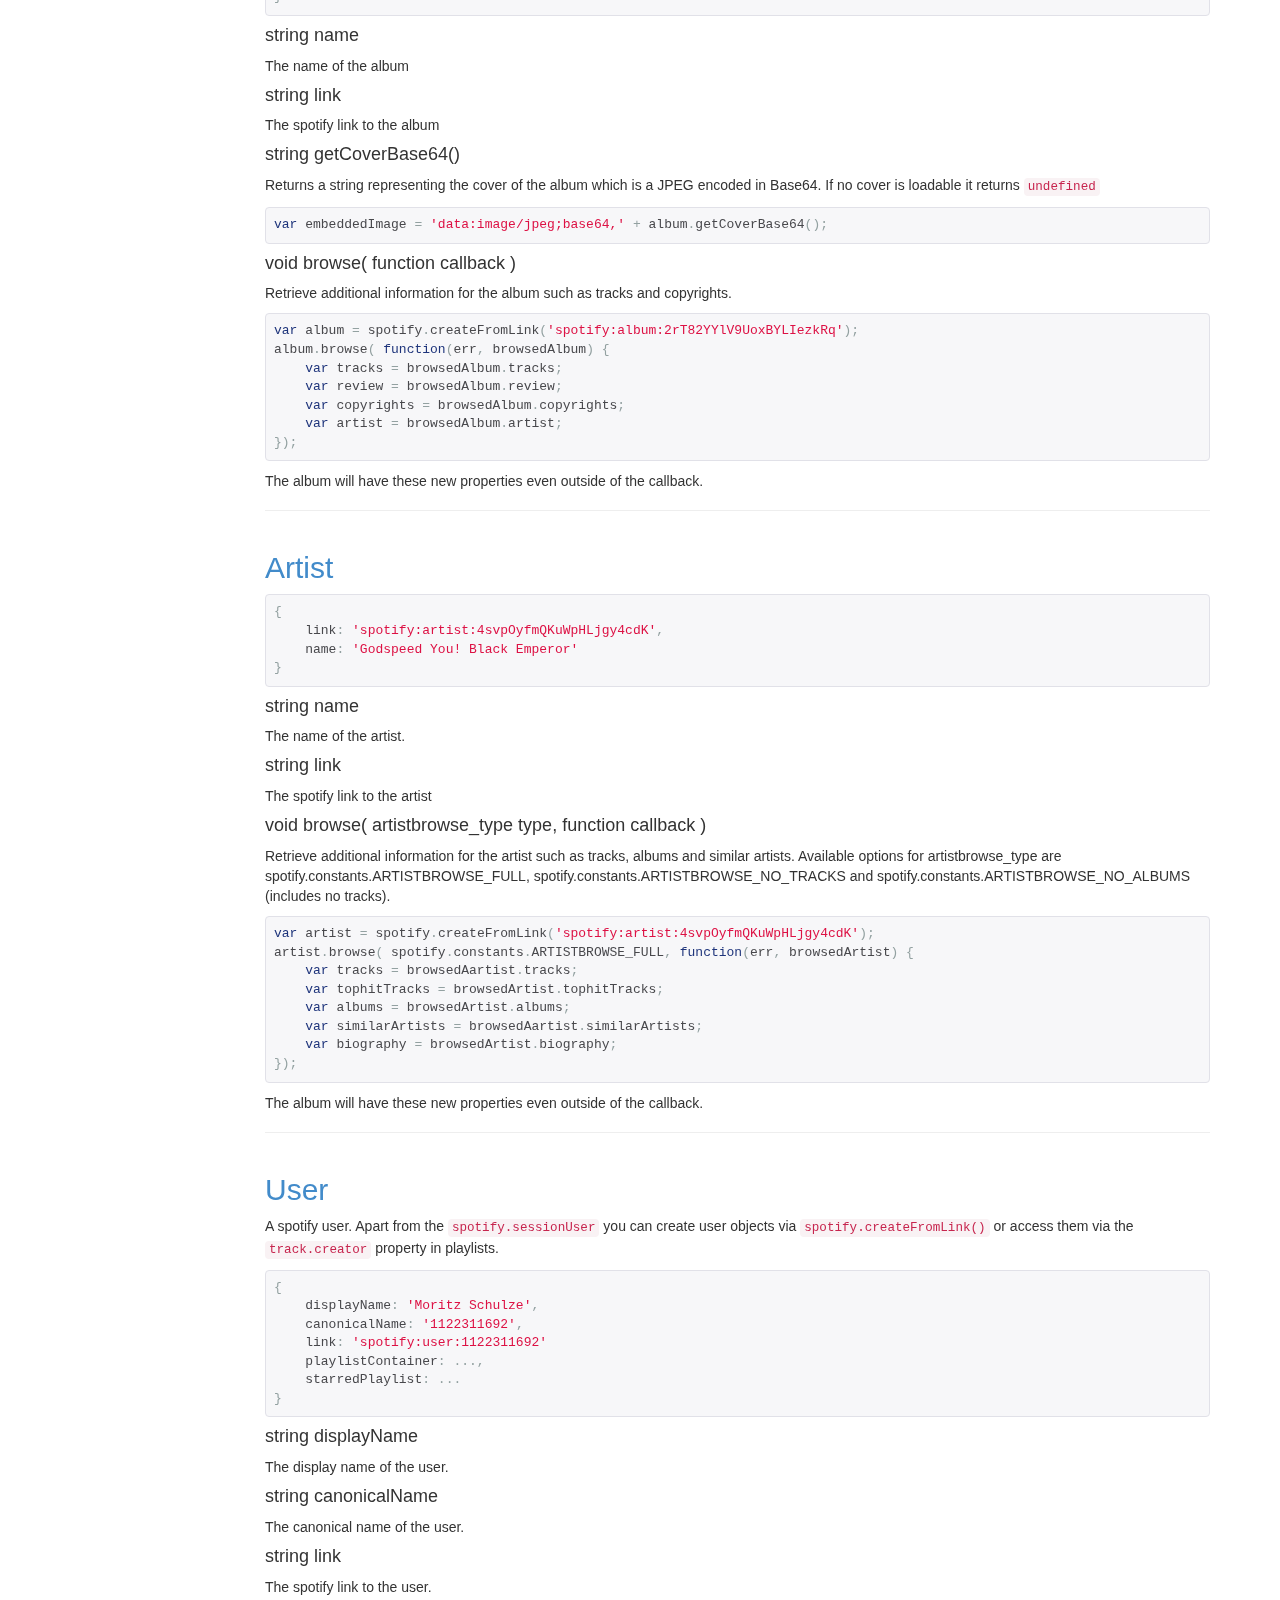
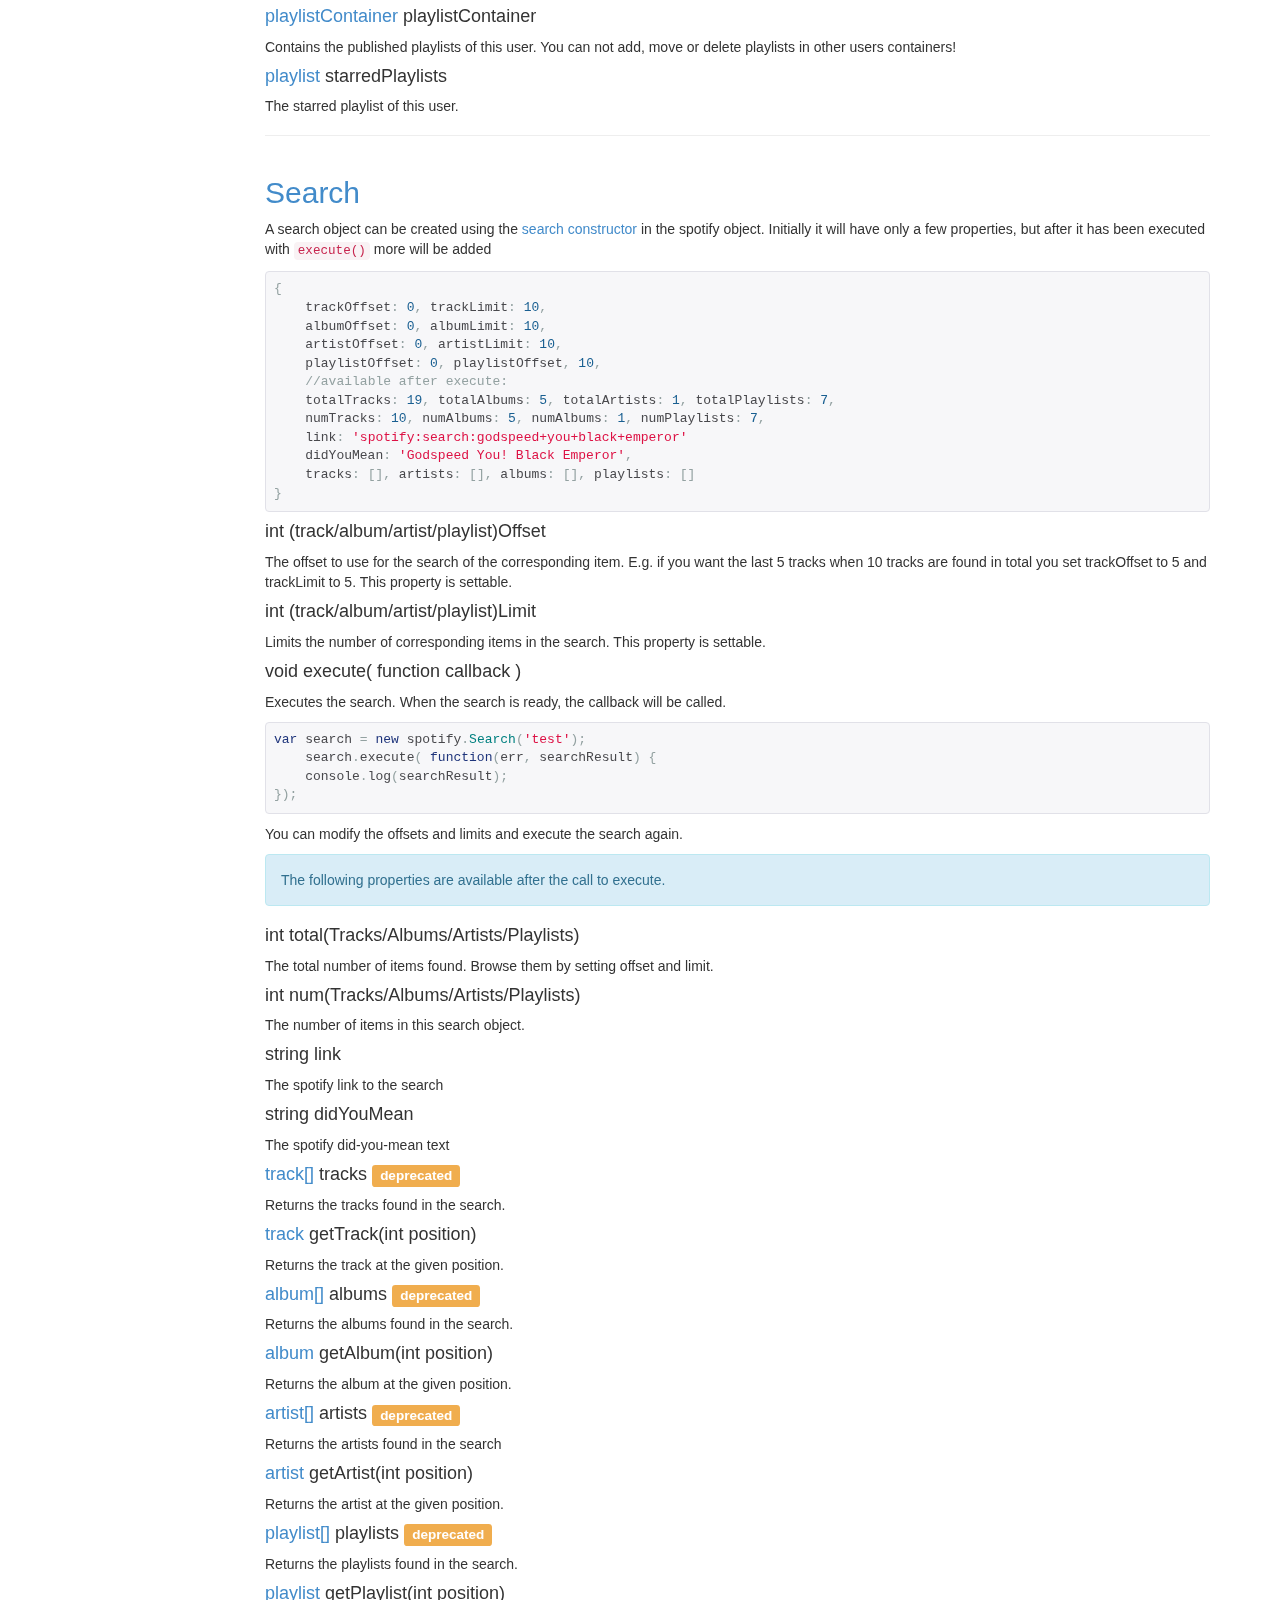
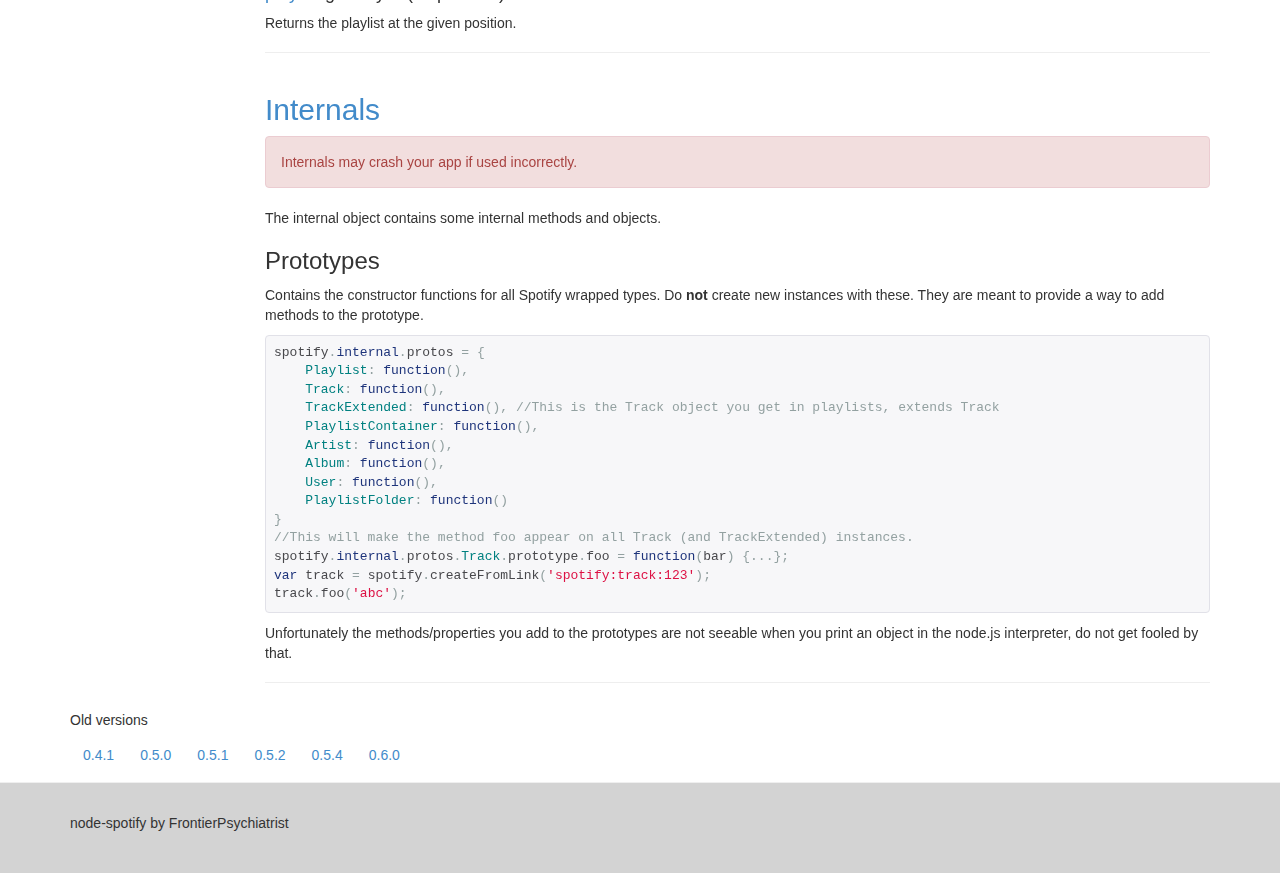
==== commit e40d55d1: "Some additional 0.7.0 documentation." ====
--- a/api.html
+++ b/api.html
@@ -1,4 +1,4 @@
-<!DOCTYPE html><html><head><link rel="stylesheet" href="css/bootstrap.min.css" media="screen" type="text/css"><link rel="stylesheet" href="css/main.css" media="screen" type="text/css"><meta name="viewport" content="width=device-width, initial-scale=1.0"><meta http-equiv="Content-Type" content="text/html" charset="utf-8"><title>node-spotify: api</title><script type="text/javascript" src="js/jquery.min.js"></script><script type="text/javascript" src="js/bootstrap.min.js"></script><script type="text/javascript" src="js/prettify.js"></script><link rel="stylesheet" href="css/prettify.css" type="text/css"></head><body data-spy="scroll" data-target=".sidebar"><div class="navbar navbar-default"><div class="navbar-header"><a href="index.html" class="navbar-brand">Home</a></div><div class="collapse navbar-collapse"><ul class="nav navbar-nav"><li class="active"><a href="api.html">node.js API</a></li><li><a href="example.html">Examples</a></li><li><a href="programmers.html">Into the C++ code</a></li><li><a href="impressum.html">Impressum</a></li></ul><!--a(href='demo/index.html').btn.btn-success.pull-right Try it!--></div></div><div class="container"><div class="row"><div class="col-lg-2"><div class="sidebar"><ul class="nav nav-pills nav-stacked affix"><li><a href="#events">Events</a></li><li><a href="#spotify">Spotify object</a></li><li><a href="#playlistContainer">Playlist container</a></li><li><a href="#playlist">Playlist</a></li><li><a href="#player">Player</a></li><li><a href="#track">Track</a></li><li><a href="#album">Album</a></li><li><a href="#artist">Artist</a></li><li><a href="#user">User</a></li><li><a href="#search">Search</a></li><li><a href="#internal">Internals</a></li></ul></div></div><div class="col-lg-10"><div class="page-header"><h1>node.js API (0.6.0)</h1></div><p>As every other node.js module you just require node-spotify to use it. It returns a function that you can pass
+<!DOCTYPE html><html><head><link rel="stylesheet" href="css/bootstrap.min.css" media="screen" type="text/css"><link rel="stylesheet" href="css/main.css" media="screen" type="text/css"><meta name="viewport" content="width=device-width, initial-scale=1.0"><meta http-equiv="Content-Type" content="text/html" charset="utf-8"><title>node-spotify: api</title><script type="text/javascript" src="js/jquery.min.js"></script><script type="text/javascript" src="js/bootstrap.min.js"></script><script type="text/javascript" src="js/prettify.js"></script><link rel="stylesheet" href="css/prettify.css" type="text/css"></head><body data-spy="scroll" data-target=".sidebar"><div class="navbar navbar-default"><div class="navbar-header"><a href="index.html" class="navbar-brand">Home</a></div><div class="collapse navbar-collapse"><ul class="nav navbar-nav"><li class="active"><a href="api.html">node.js API</a></li><li><a href="example.html">Examples</a></li><li><a href="programmers.html">Into the C++ code</a></li><li><a href="impressum.html">Impressum</a></li></ul><!--a(href='demo/index.html').btn.btn-success.pull-right Try it!--></div></div><div class="container"><div class="row"><div class="col-lg-2"><div class="sidebar"><ul class="nav nav-pills nav-stacked affix"><li><a href="#events">Events</a></li><li><a href="#spotify">Spotify object</a></li><li><a href="#audio-handlers">Audio handlers</a></li><li><a href="#playlistContainer">Playlist container</a></li><li><a href="#playlist">Playlist</a></li><li><a href="#player">Player</a></li><li><a href="#track">Track</a></li><li><a href="#album">Album</a></li><li><a href="#artist">Artist</a></li><li><a href="#user">User</a></li><li><a href="#search">Search</a></li><li><a href="#internal">Internals</a></li></ul></div></div><div class="col-lg-10"><div class="page-header"><h1>node.js API (0.7.0)</h1></div><p>As every other node.js module you just require node-spotify to use it. It returns a function that you can pass
 some options. The tracefile won't be created if you just leave it out.</p><p>The appkeyFile option is required. You need an appkey from Spotify to use node-spotify, you can get it from
 <a href="https://developer.spotify.com/technologies/libspotify/#application-keys">here</a>.</p><pre class="prettyprint">var options = {
     settingsFolder: 'settings',
@@ -6,7 +6,9 @@
     traceFile: 'trace.txt' //default is empty,
     appkeyFile: 'spotify_appkey.key' //required
 }
-var spotify = require('spotify')(options);</pre><p>This will create a Spotify session but perform no further action with it.</p><div class="alert alert-info">Unless specifically mentioned, properties of objects are not writeable (you can't change a track name in Spotify).</div><div class="page-header"><h2>Caching of the JavaScript wrapper objects</h2></div><p>All JavaScript objects wrapping a Spotify type are created on the fly when you access them. This means everytime you call <code>spotify.playlistContainer</code>
+var spotify = require('spotify')(options);</pre><p>This will create a Spotify session but perform no further action with it.</p><div class="alert alert-info">Unless specifically mentioned, properties of objects are not writeable (you can't change a track name in Spotify).</div><p>Methods and properties marked with <span class="label label-warning">deprecated</span> will be removed from future releases.
+Sections marked with <span class="label label-info">experimental</span> are parts of node-spotify that I know
+don't work correctly for all use cases. Please report bugs/enhancements when they don't meet your requirements.</p><div class="page-header"><h2>Caching of the JavaScript wrapper objects</h2></div><p>All JavaScript objects wrapping a Spotify type are created on the fly when you access them. This means everytime you call <code>spotify.playlistContainer</code>
 you get a new instance wrapping the same <code>sp_playlistcontainer</code>. Of course this implies everything you did with your previous playlist container is
 now gone. Especially the attached event handlers - as soon as the V8 garbage collection kicks in, they are lost.</p><div class="page-header"><h2>Loading and availability of objects</h2></div><p>libspotify unfortunately does return types that are not fully loaded yet. The metadata_updated callback will be called when <i>some</i> object has been loaded. So node-spotify
 will in some cases return objects like playlists and tracks that are not yet loaded. You can use the <a href="#waitForLoaded">waitForLoaded</a> helper method to attach a callback
@@ -33,7 +35,8 @@
     logout: function()
 });</pre><pre class="prettyprint">spotify.player.on({
     endOfTrack: function()
-});</pre><p>Descriptions for the events can be found in the corresponding objects.</p></div><div class="page-header"><h2><a id="spotify">The spotify object</a></h2><pre class="prettyprint">{
+});</pre><p>Descriptions for the events can be found in the corresponding objects.</p></div><div class="page-header"><h2><a id="spotify">The spotify object</a></h2><p>This is the object that is returned when you call the function returned by <code>require('spotify')</code>. It's your central point
+of interaction with node-spotify.</p><pre class="prettyprint">{
     rememberedUser: '',
     playlistContainer: ...,
     sessionUser: ...,
@@ -44,7 +47,8 @@
 <code>useRemembered</code> is set to true, the remembered user will be used.</p><p>Use the <code>ready</code> callback to know when it is safe to call further methods and access properties.</p><h4><a id="searchCtor">search Search( string searchText, optional int offset, optional int limit )</a></h4><p>This is a constructor for the <a href="#search">search</a> object. All of the four entities <a href="#track">track</a>
 , <a href="#album">album</a>, <a href="#artist">artist</a> and <a href="#playlist">playlist</a> are searched. For each
 there is a limit of the number of items to be returned by the search and a offset to start from. The constructor takes
-global values for these but they can be set individually on the returned object.</p><pre class="prettyprint">var search = new spotify.Search('godspeed you black emperor', 2, 10);</pre><h4>spotifyObject createFromLink( string link )</h4><p>Creates a spotify object for the given spotify link. Currently playlists, tracks, artists, albums and users are supported.</p><pre class="prettyprint">var track = spotify.createFromLink('spotify:track:05JqOBN6XW4eFUVQlgR0I3');
+global values for these but they can be set individually on the returned object.</p><pre class="prettyprint">var search = new spotify.Search('godspeed you black emperor', 2, 10);</pre><h4>spotifyObject createFromLink( string link )</h4><p>Creates a spotify object for the given spotify link. Currently playlists, tracks (also local), artists, albums and users are supported.</p><pre class="prettyprint">var track = spotify.createFromLink('spotify:track:05JqOBN6XW4eFUVQlgR0I3');
+var localTrack = spotify.createFromLink('spotify:local:Martin+O%27Donell+%26+Michael+Salvatori:Halo+3%3a+ODST+Original+Soundtrack:Overture:338');
 var album = spotify.createFromLink('spotify:album:2rT82YYlV9UoxBYLIezkRq');
 var artist = spotify.createFromLink('spotify:artist:4svpOyfmQKuWpHLjgy4cdK');
 var playlist = spotify.createFromLink('spotify:user:spotify_germany:playlist:5w4R5dh4lY71G60lltHUl0');
@@ -69,9 +73,13 @@
     ARTISTBROWSE_NO_ALBUMS: 2,
     PLAYLIST_TYPE_PLAYLIST: 0,
     PLAYLIST_TYPE_START_FOLDER: 1,
-    PLAYLIST_TYPE_END_FOLDER: 2
-}</pre><h4>string version</h4><p>The version of node-spotify you are using.</p><h5>Events</h5><p>You can register to the following events on <code>spotify</code> via the <code>on</code> method (unregister via <code>off</code>).<h6><code>ready: function()</code></h6><pre class="prettyprint">var playlist;
-var ready = function() {
+    PLAYLIST_TYPE_END_FOLDER: 2,
+    PLAYLIST_TYPE_PLACEHOLDER: 3
+}</pre><h4>string version</h4><p>The version of node-spotify you are using.</p><h5>Events</h5><p>You can register to the following events on <code>spotify</code> via the <code>on</code> method (unregister via <code>off</code>).<h6><code>ready: function(err)</code></h6><pre class="prettyprint">var playlist;
+var ready = function(err) {
+    if(err) {
+      console.log(err);
+    }
     console.log('spotify is ready!');
     playlist = spotify.playlistContainer.getPlaylist(0);
 };
@@ -82,12 +90,31 @@
 <code>root_playlistcontainer</code> has been loaded. This is your typical entry point for all your app code.</p><h6><code>logout: function()</code></h6><pre class="prettyprint">var logout = function() {
     console.log('Logged out');
 };</pre><p>Called when the user is logged out. This is also directly settable in <code>spotify.logout(callback)</code>.</p><h6><code>metadataUpdated: function()</code></h6><p>This callback is called whenever new data for a spotify type is loaded. It is internally used in <code><a href='#waitForLoaded'>waitForLoaded</a></code>
-and typically is not needed by a user of node-spotify. Even if you attach a callback an internal callback will remain in use.</p></p></div><div class="page-header"><h2><a id="playlistContainer">Playlist container</a></h2><pre class="prettyprint">{
+and typically is not needed by a user of node-spotify. Even if you attach a callback an internal callback will remain in use.</p><h6><code>playTokenLost: function()</code></h6><pre class="prettyprint">var playTokenLost = function() {
+  console.log('The play token has been lost.');
+};</pre><p>This callback is called when another spotify application starts to play with the same account while node-spotify is playing.
+It can be used to notify the user. The player will be in a paused state when this is called, you can use
+<code>spotify.player.resume()</code> to regain the play token.</p></p></div><div class="page-header"><h2><a id="audio-handlers">Audio handlers</a></h2><p>You can select between two audio handlers. This should be done only once directly after startup.</p><h3>Native audio handler</h3><p>This is the default audio handler. It uses a platforms audio to play music with the <a href="#player">player</a>.
+On OSX it uses OpenAL, on Linux ALSA. Windows is not supported.</p><p>You can select to use this audio handler by calling <code>spotify.useNativeAudio()</code>. This is enabled by default. This audio
+handler is the same that was in version 0.6.0, so if you use it you don't have to do anything.</p><p>You can disable it completely by compiling with <code>--native_audio=false</code>.</p><h3>NodeJS audio handler&nbsp;<span class="label label-info">experimental</span></h3><p>The NodeJS audio handler enables you to handle the audio in JavaScript. If you compile with <code>--native_audio=false</code>
+it's your only choice and the <a href="#player">player</a> won't work until you enable it. You have to enable it
+manually since it takes an argument.</p><p>This audio handler is <b>experimental</b> since version 0.7.0. If you encounter bugs, please report them.</p><p>To use the NodeJS audio handler use the following code</p><pre class="prettyprint">var resumeFunction = spotify.useNodjsAudio(handleAudio);
+function handleAudio(err, buffer) {
+  if(err) throw err;
+  var needMoreData = true;
+  // write buffer somewhere, set needMoreData
+  // if necessary call resumeFunction();
+  return needMoreData;
+}</pre><p>You have to pass a callback that gets an error (currently always undefined) and a <a href="http://nodejs.org/api/buffer.html" target="NEW">buffer</a>
+and returns true if more data should be sent or false if no more data is needed at the moment. <code>useNodejsAudio</code> returns a
+function that you can use to reenable sending of data if you have previously returned false from the callback.</p><p>The buffer object has three additional properties:</p><pre class="prettyprint">buffer.numberOfSamples = 4096;
+buffer.sampleRate = 44100;
+buffer.channels = 2;</pre><p>Currently pause, seek and stop support is not very good for this audio handler.</p></div><div class="page-header"><h2><a id="playlistContainer">Playlist container</a></h2><pre class="prettyprint">{
     numPlaylists: 50,
     owner: ...
 }</pre><h4>int numPlaylists</h4><p>The number of playlists in this container.</p><h4><a href="#playlist">playlist</a> getPlaylist(int index)</h4><p>Returns the playlist at the given index.</p><h4><a href="#playlist">playlist[]</a> getPlaylist()</h4><p>All playlists in this playlist container. Use this with care if <code>numPlaylists</code> is large.</p><h4><a href='#user'>user</a> owner</h4><p>The owner of the playlist container.</p><h4>void addPlaylist(string name)</h4><p>Create a new playlist. You should access the new playlist via the playlist_added callback.</p><h4>void addFolder(int position, string name)</h4><p>Adds a new playlist folder at the given position (0-based). This will actually create two special playlists, the folder start and folder end. To put a playlist in
 the folder, move it beyond the start but before the end. If you want to delete the folder you <b>must</b> delete both elements, otherwise you will have an orphaned element.</p><h4>void deletePlaylist(int index)</h4><p>Deletes the playlist at the given index (0-based).</p><div class="alert alert-warning">When deleting folders, make sure to delete the start- and end element.</div><h4>void movePlaylist(int index, int newPosition)</h4><p>Move the playlist at the index to the given new position. The position is the desired index <i>before</i> anything is moved.
-Example: Imagine you have three playlists<ul><li>Playlist 1 (index: 0)</li><li>Playlist 2 (index: 1)</li><li>Playlist 3 (index: 2)</li></ul>If you want to move Playlist 1 behind Playlist 2 the desired index is 2, so you call movePlaylist(0,2). If you want to move Playlist 2 before Playlist 1 the desired
+Example: Imagine you have three playlists<ul><li>Playlist 1 (index: 0)</li><li>Playlist 2 (index: 1)</li><li>Playlist 3 (index: 2)</li></ul>If you want to move Playlist 1 behind Playlist 2 the desired index is 2, so you call movePlaylist(0, 2). If you want to move Playlist 2 before Playlist 1 the desired
 index is 0, so you call movePlaylist(1, 0).</p><h5>Events</h5><p>You can register to the following events on a playlist container via the <code>on</code> method (unregister via <code>off</code>).<h6><code>playlistAdded: function(err, newPlaylist, position)</code></h6><pre class="prettyprint">var playlistAdded = function(err, newPlaylist, position) {
     console.log('Playlist added at position ', position);
 };</pre><p>Called when a playlist is added to the container. Be aware that this could also be a playlist folder start/end.</p><h6><code>playlistMoved: function(err, position, newPosition)</code></h6><pre class="prettyprint">var playlistMoved = function(err, position, newPosition) {
@@ -173,6 +200,7 @@
     playlistOffset: 0, playlistOffset, 10,
     //available after execute:
     totalTracks: 19, totalAlbums: 5, totalArtists: 1, totalPlaylists: 7,
+    numTracks: 10, numAlbums: 5, numAlbums: 1, numPlaylists: 7,
     link: 'spotify:search:godspeed+you+black+emperor'
     didYouMean: 'Godspeed You! Black Emperor',
     tracks: [], artists: [], albums: [], playlists: []
@@ -180,7 +208,7 @@
 are found in total you set trackOffset to 5 and trackLimit to 5. This property is settable.</p><h4>int (track/album/artist/playlist)Limit</h4><p>Limits the number of corresponding items in the search. This property is settable.</p><h4>void execute( function callback )</h4><p>Executes the search. When the search is ready, the callback will be called.</p><pre class="prettyprint">var search = new spotify.Search('test');
     search.execute( function(err, searchResult) {
     console.log(searchResult);
-});</pre><p>You can modify the offsets and limits and execute the search again.</p><div class="alert alert-info">The following properties are available after the call to execute.</div><h4>int total(Tracks/Albums/Artists/Playlists)</h4><p>The total number of items found.</p><h4>string link</h4><p>The spotify link to the search</p><h4>string didYouMean</h4><p>The spotify did-you-mean text</p><h4><a href="#track">track[]</a> tracks</h4><p>Returns the tracks found in the search.</p><h4><a href="#album">album[]</a> albums</h4><p>Returns the albums found in the search.</p><h4><a href="#artist">artist[]</a> artists</h4><p>Returns the artists found in the search</p><h4><a href="#playlist">playlist[]</a> playlists</h4><p>Returns the playlists found in the search.</p></div><div class="page-header"><h2><a id="internal">Internals</a></h2><p><div class="alert alert-danger">Internals may crash your app if used incorrectly.</div></p><p>The internal object contains some internal methods and objects.</p><h3>Prototypes</h3><p>Contains the constructor functions for all Spotify wrapped types. Do <b>not</b> create new instances with these. They
+});</pre><p>You can modify the offsets and limits and execute the search again.</p><div class="alert alert-info">The following properties are available after the call to execute.</div><h4>int total(Tracks/Albums/Artists/Playlists)</h4><p>The total number of items found. Browse them by setting offset and limit.</p><h4>int num(Tracks/Albums/Artists/Playlists)</h4><p>The number of items in this search object.</p><h4>string link</h4><p>The spotify link to the search</p><h4>string didYouMean</h4><p>The spotify did-you-mean text</p><h4><a href="#track">track[]</a> tracks <span class="label label-warning">deprecated</span></h4><p>Returns the tracks found in the search.</p><h4><a href="#track">track</a> getTrack(int position)</h4><p>Returns the track at the given position.</p><h4><a href="#album">album[]</a> albums <span class="label label-warning">deprecated</span></h4><p>Returns the albums found in the search.</p><h4><a href="#album">album</a> getAlbum(int position)</h4><p>Returns the album at the given position.</p><h4><a href="#artist">artist[]</a> artists <span class="label label-warning">deprecated</span></h4><p>Returns the artists found in the search</p><h4><a href="#artist">artist</a> getArtist(int position)</h4><p>Returns the artist at the given position.</p><h4><a href="#playlist">playlist[]</a> playlists <span class="label label-warning">deprecated</span></h4><p>Returns the playlists found in the search.</p><h4><a href="#playlist">playlist</a> getPlaylist(int position)</h4><p>Returns the playlist at the given position.</p></div><div class="page-header"><h2><a id="internal">Internals</a></h2><p><div class="alert alert-danger">Internals may crash your app if used incorrectly.</div></p><p>The internal object contains some internal methods and objects.</p><h3>Prototypes</h3><p>Contains the constructor functions for all Spotify wrapped types. Do <b>not</b> create new instances with these. They
 are meant to provide a way to add methods to the prototype.</p><pre class="prettyprint">spotify.internal.protos = {
     Playlist: function(),
     Track: function(),
@@ -195,4 +223,4 @@
 spotify.internal.protos.Track.prototype.foo = function(bar) {...};
 var track = spotify.createFromLink('spotify:track:123');
 track.foo('abc');</pre><p>Unfortunately the methods/properties you add to the prototypes are not seeable when you print an object
-in the node.js interpreter, do not get fooled by that.</p></div></div></div><h5>Old versions</h5><p><a href="api/0.4.1/api.html" class="btn">0.4.1</a><a href="api/0.5.0/api.html" class="btn">0.5.0</a><a href="api/0.5.1/api.html" class="btn">0.5.1</a><a href="api/0.5.2/api.html" class="btn">0.5.2</a><a href="api/0.5.4/api.html" class="btn">0.5.4</a></p><script>!function($) {$(function() {window.prettyPrint && prettyPrint()})}(window.jQuery)</script></div><footer class="footer"><div class="container"><p>node-spotify by FrontierPsychiatrist</p></div></footer></body></html>+in the node.js interpreter, do not get fooled by that.</p></div></div></div><h5>Old versions</h5><p><a href="api/0.4.1/api.html" class="btn">0.4.1</a><a href="api/0.5.0/api.html" class="btn">0.5.0</a><a href="api/0.5.1/api.html" class="btn">0.5.1</a><a href="api/0.5.2/api.html" class="btn">0.5.2</a><a href="api/0.5.4/api.html" class="btn">0.5.4</a><a href="api/0.6.0/api.html" class="btn">0.6.0</a></p><script>!function($) {$(function() {window.prettyPrint && prettyPrint()})}(window.jQuery)</script></div><footer class="footer"><div class="container"><p>node-spotify by FrontierPsychiatrist</p></div></footer></body></html>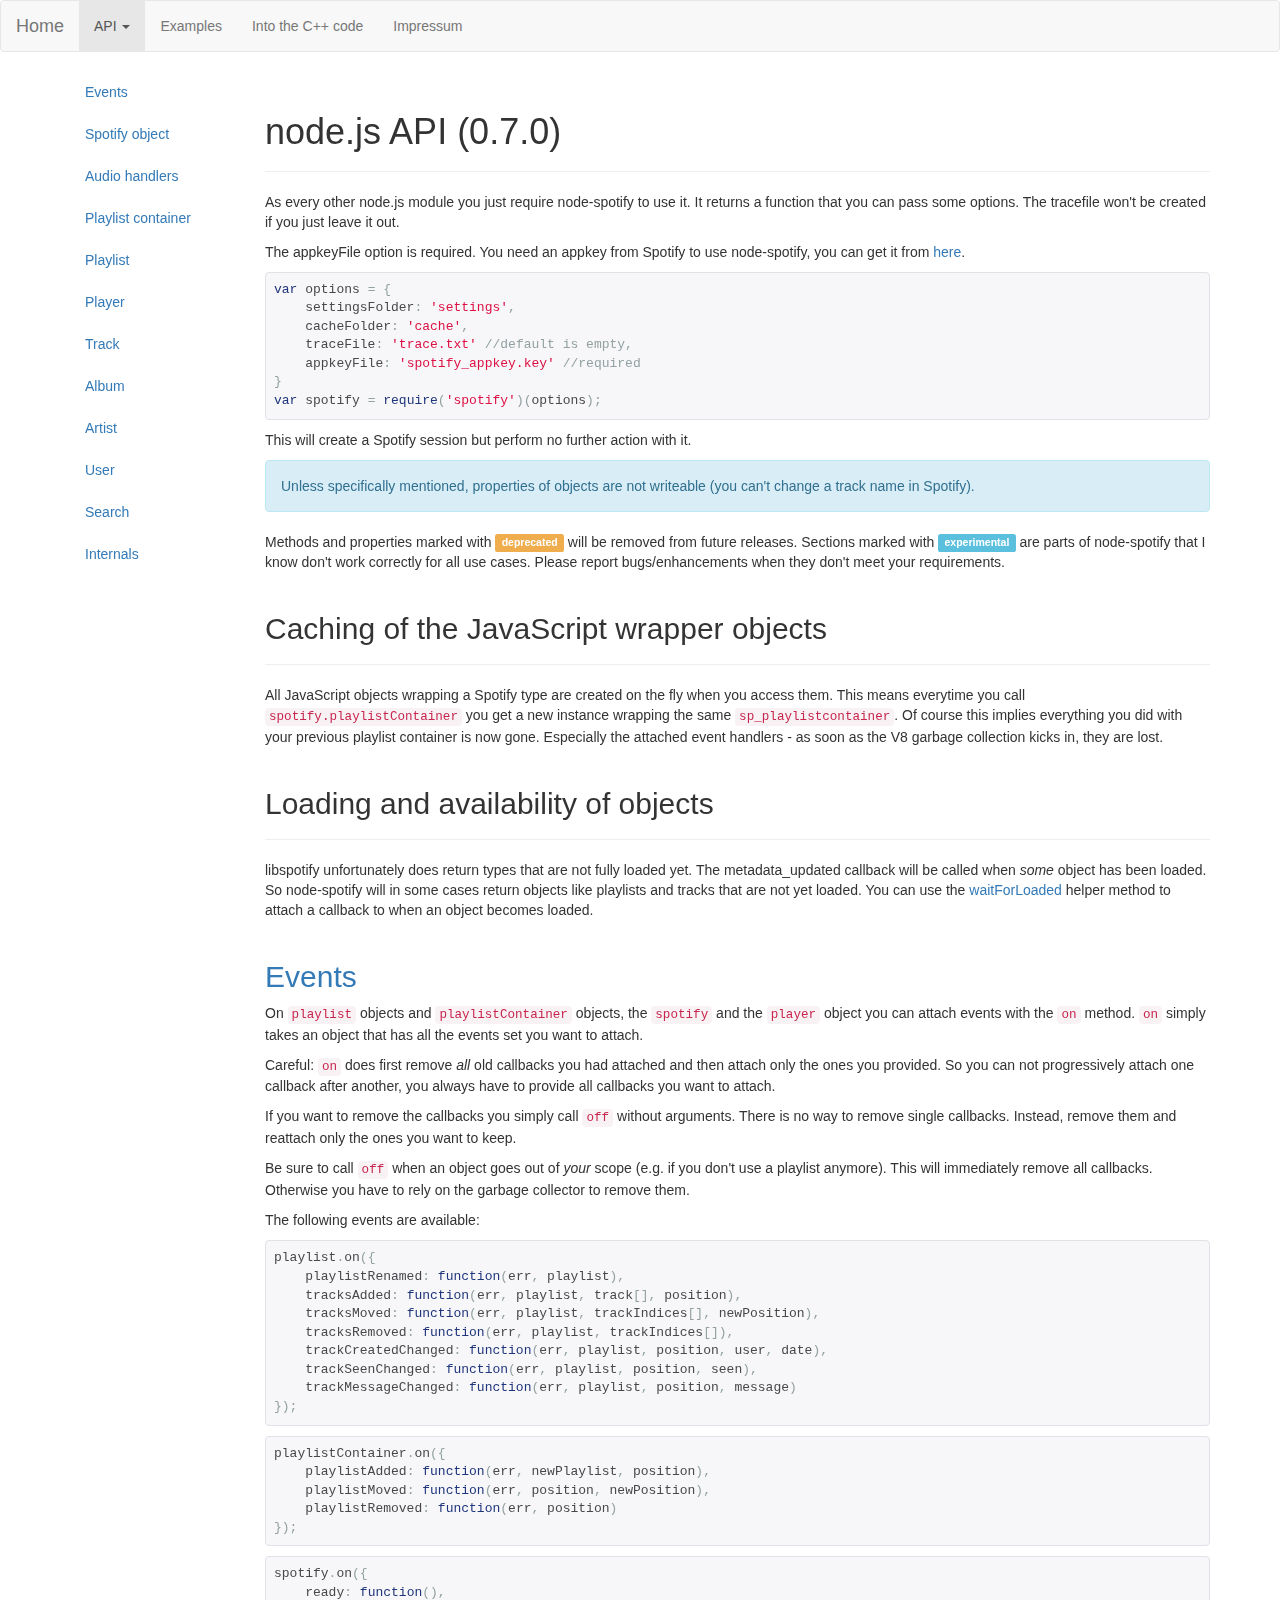
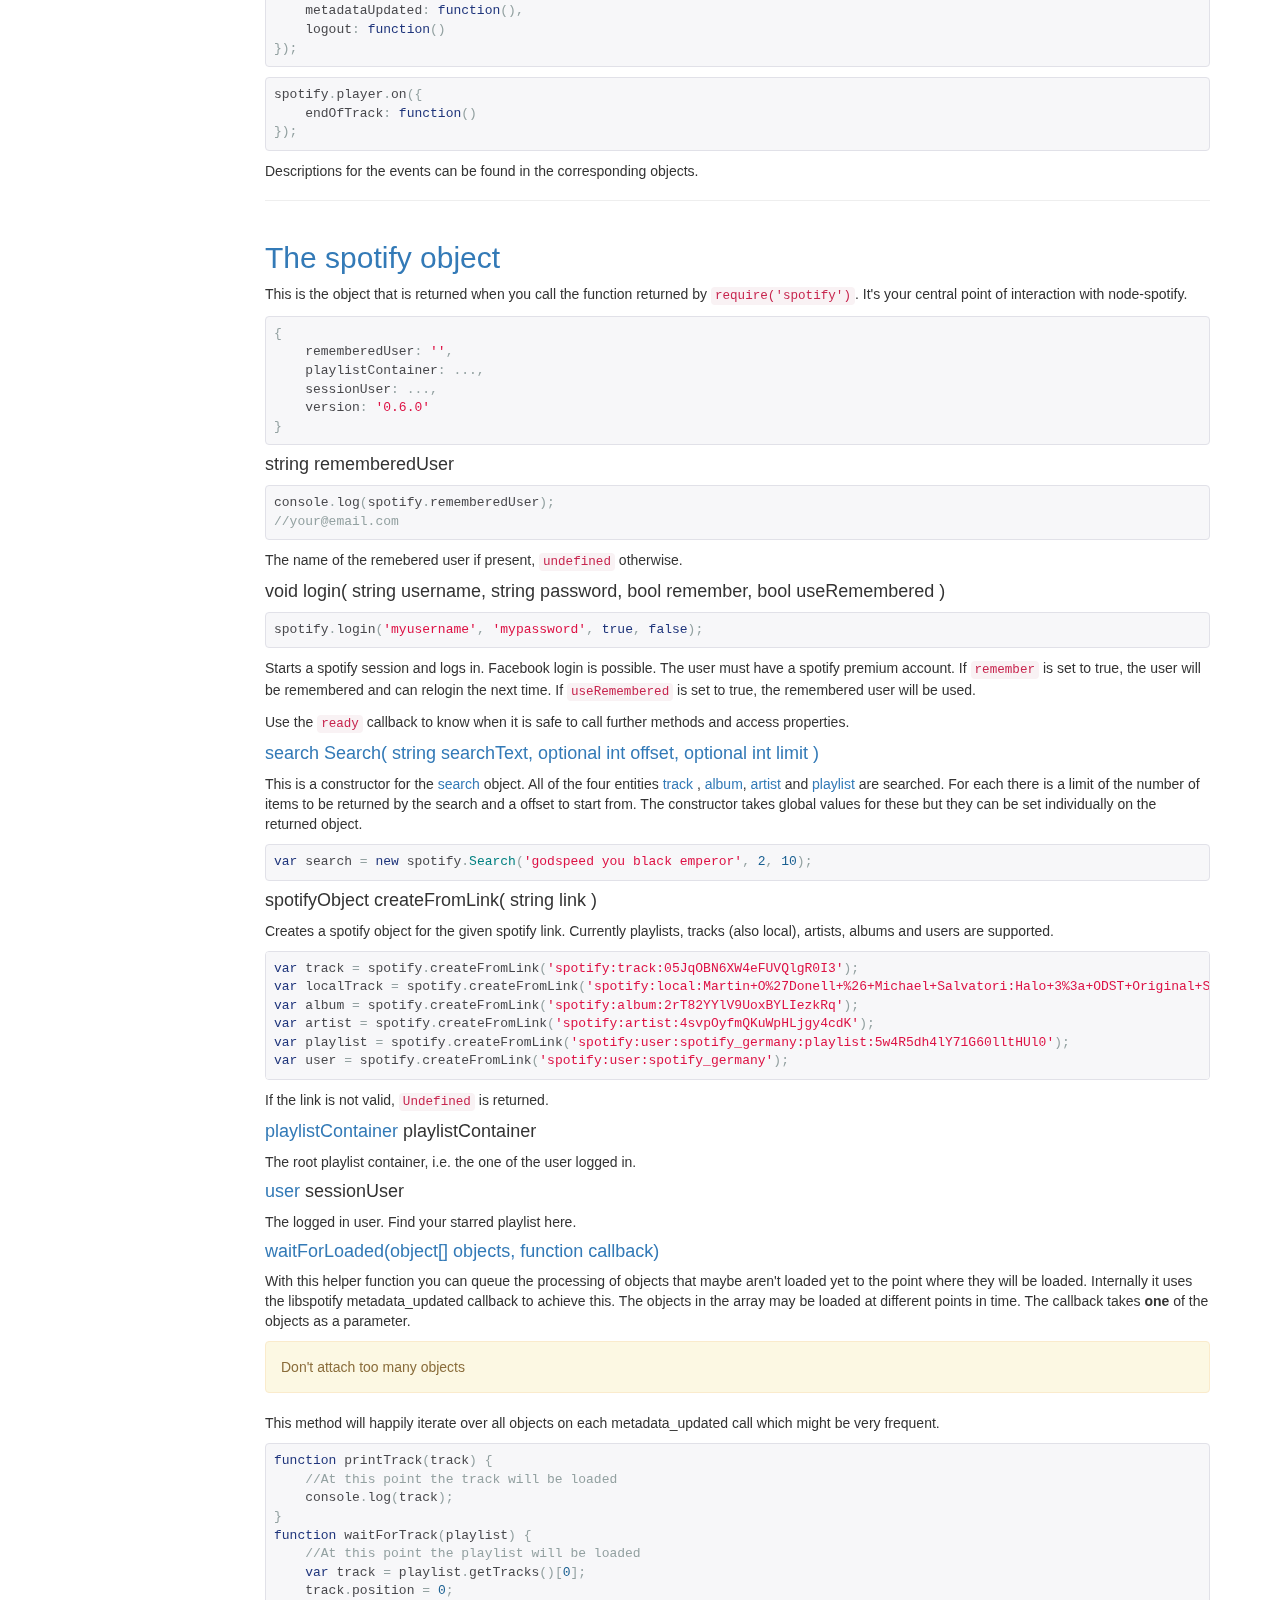
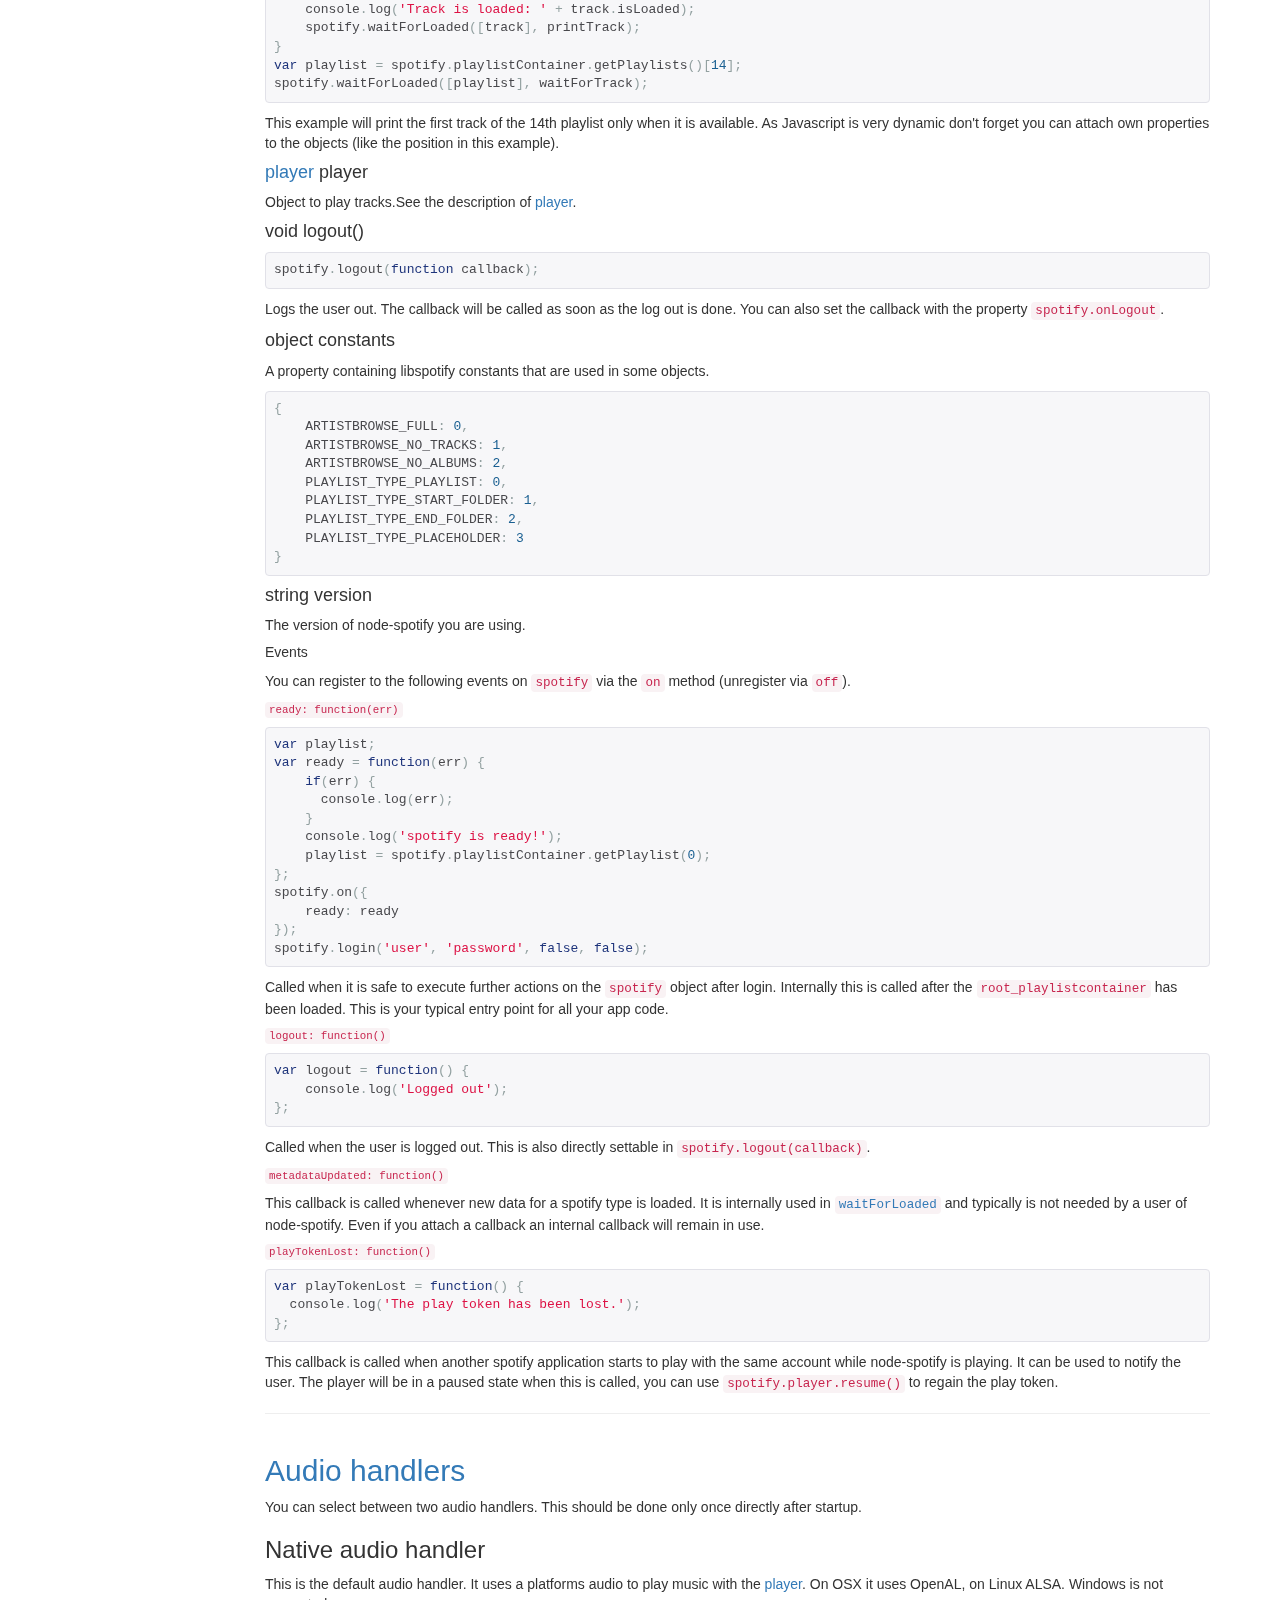
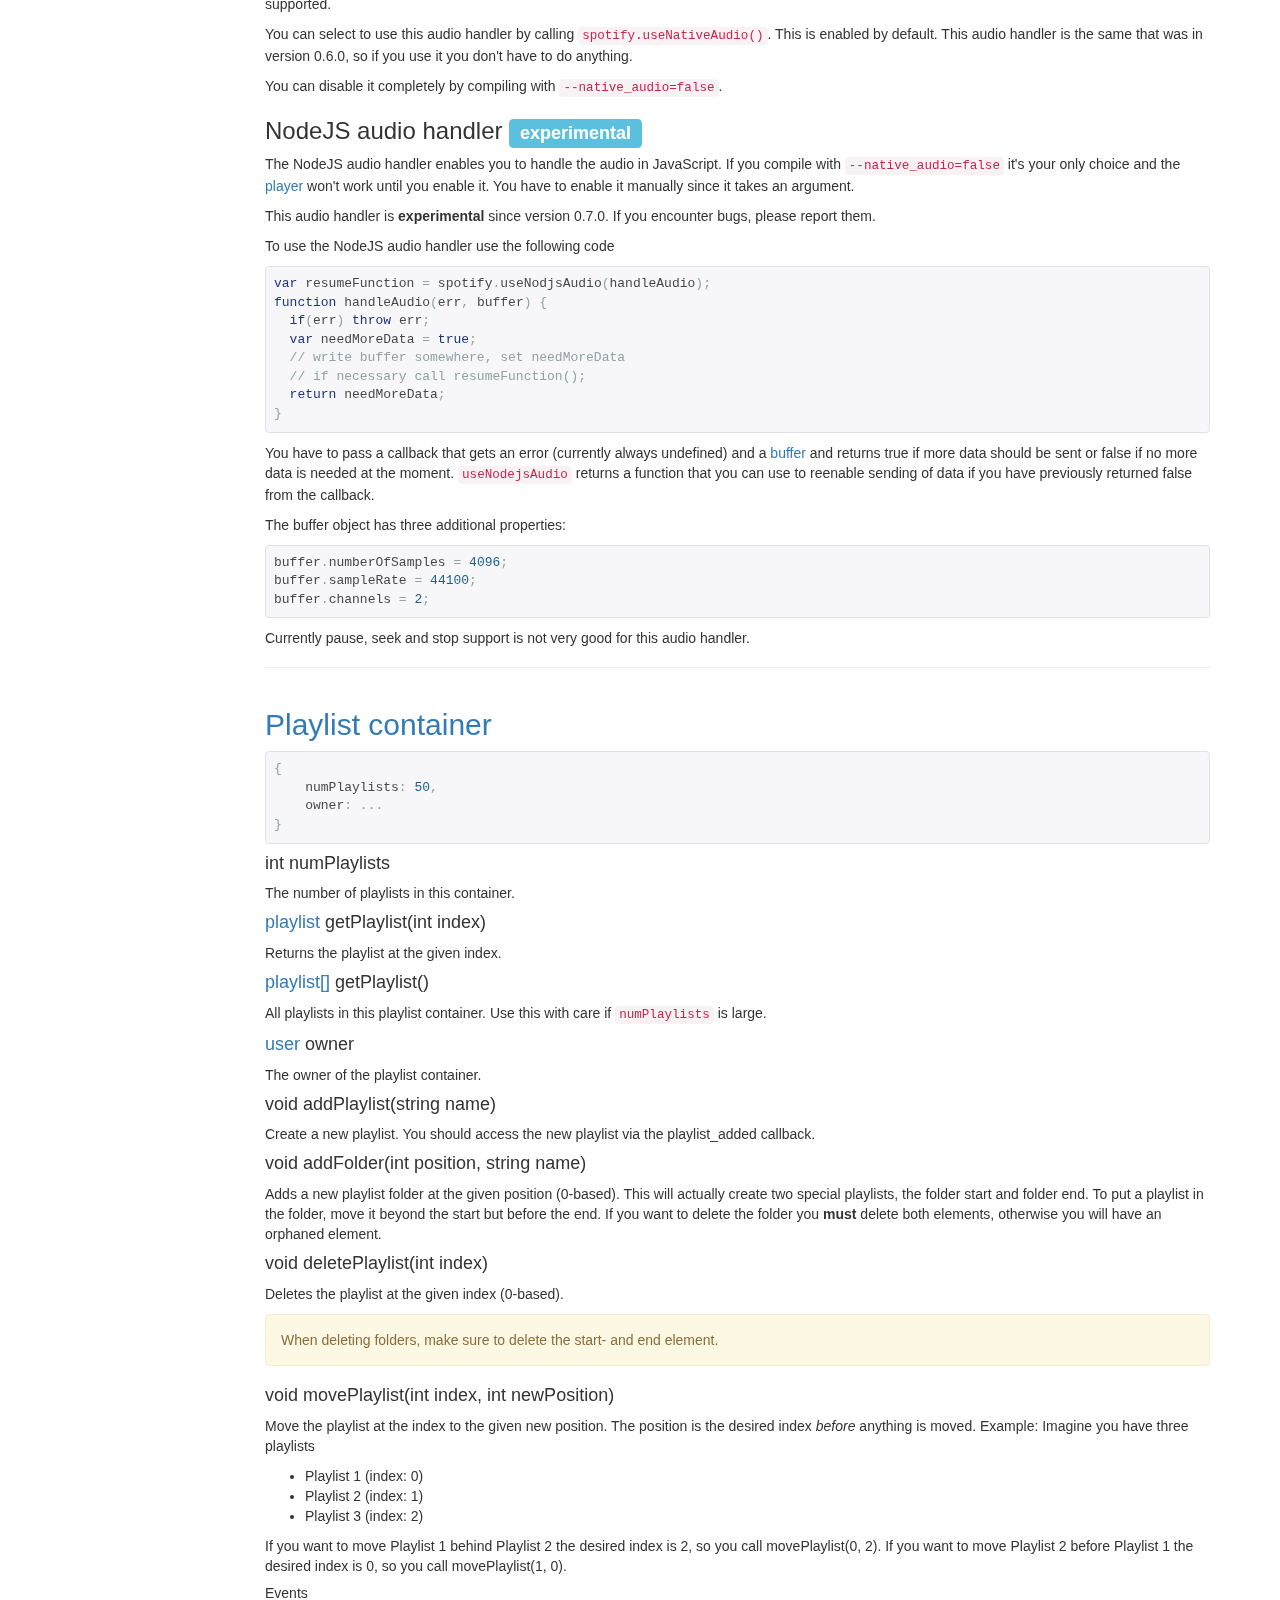
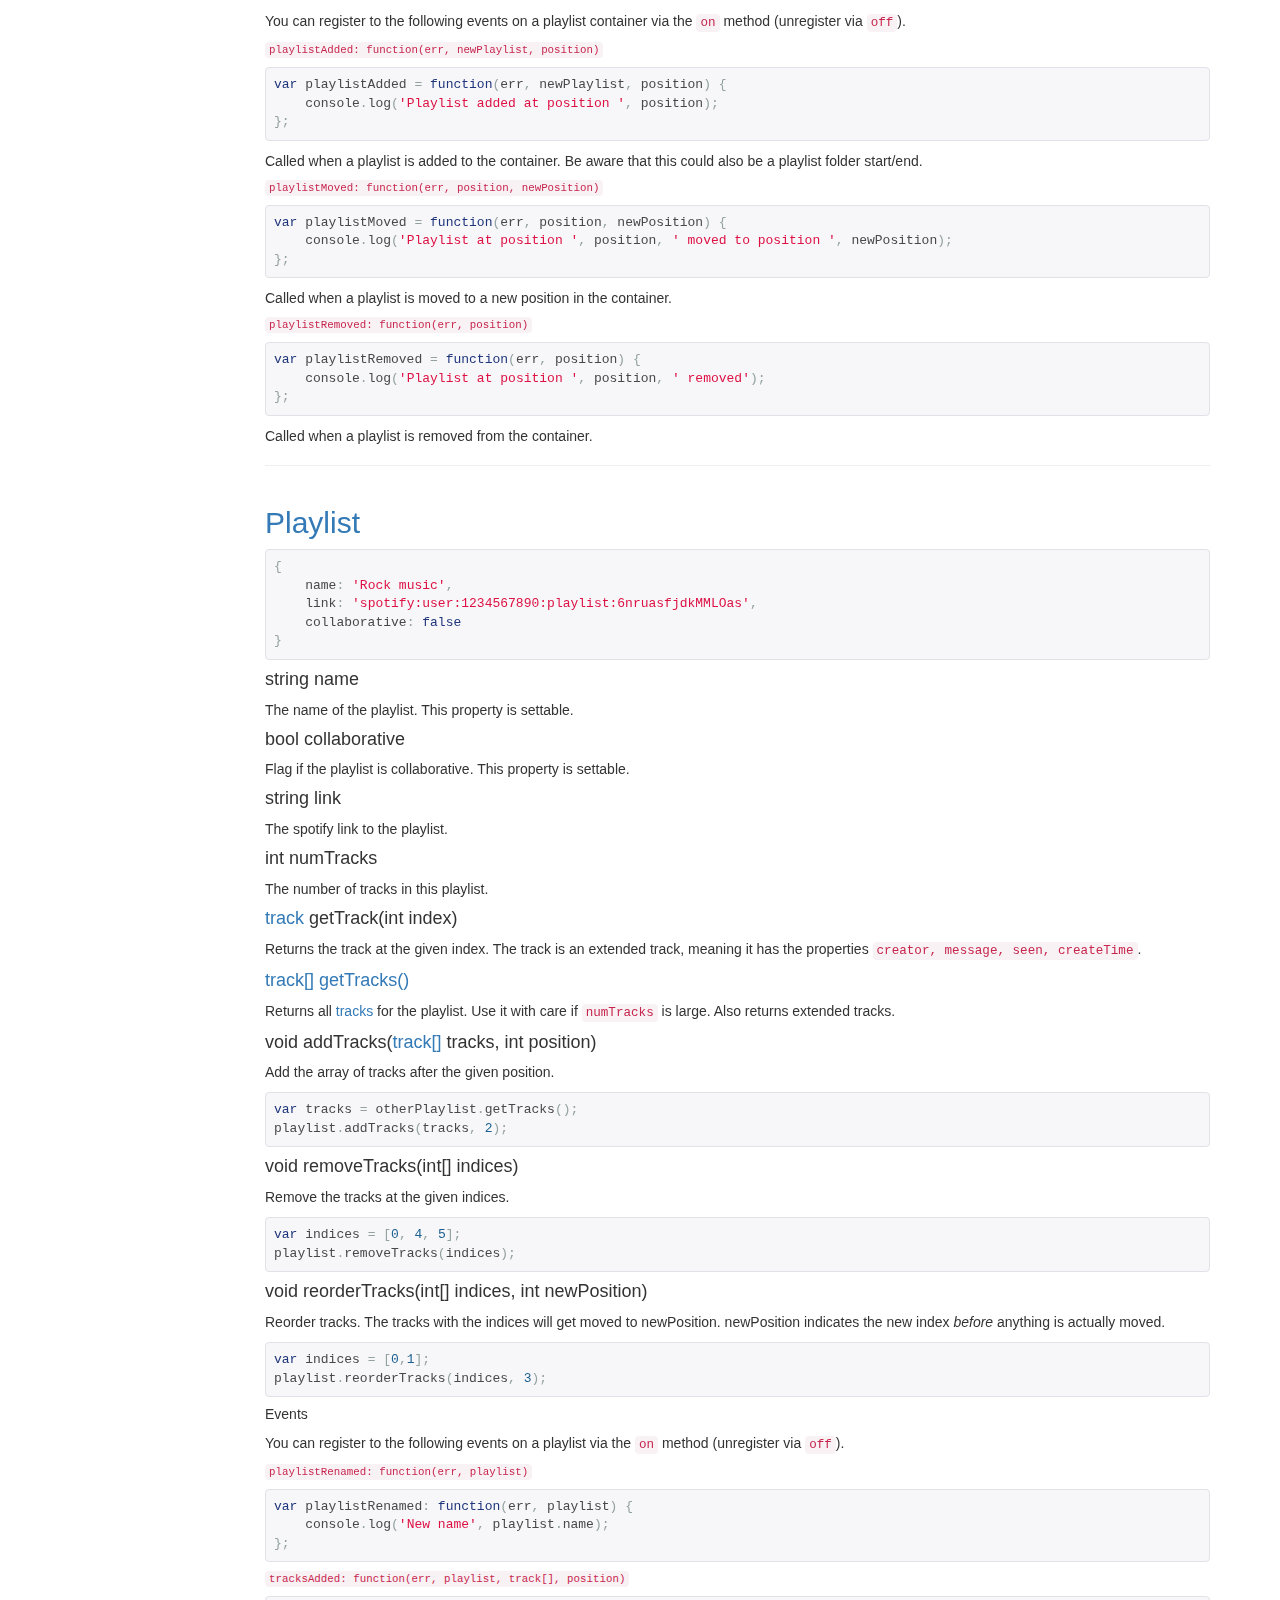
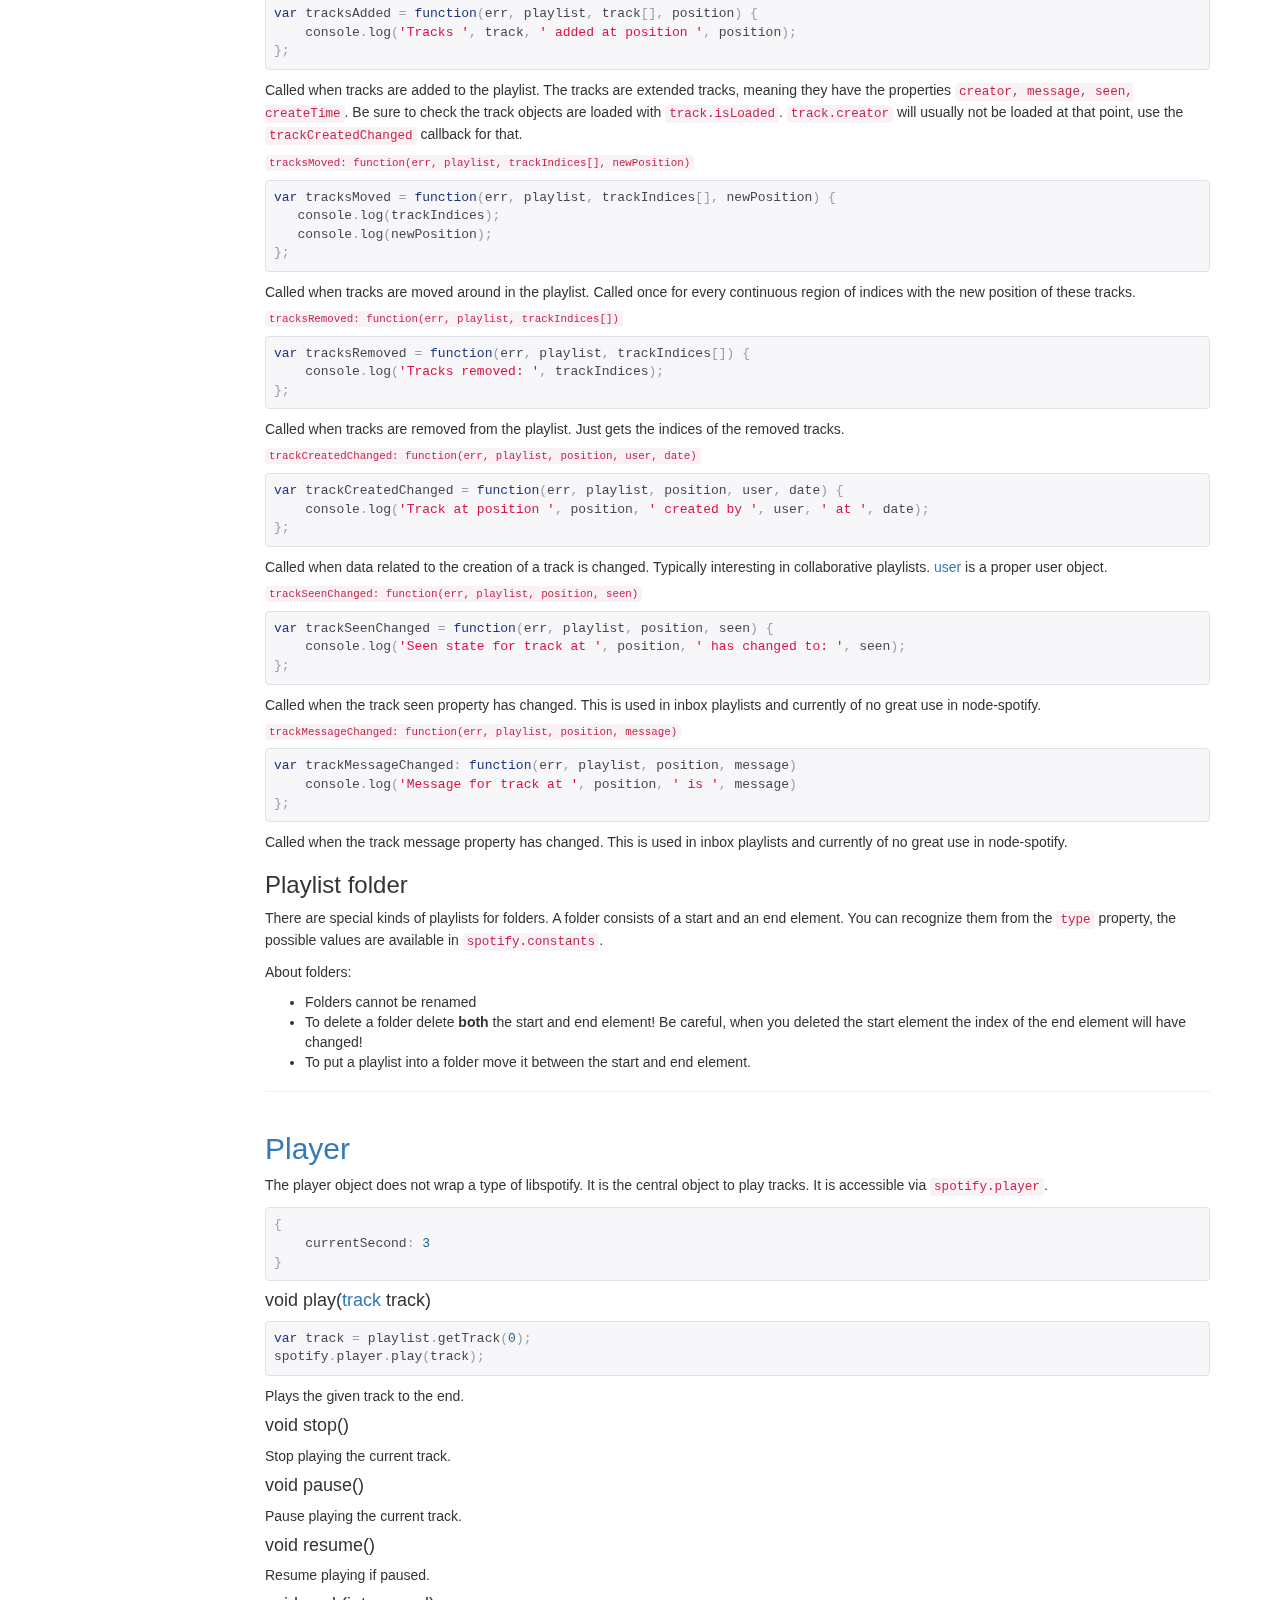
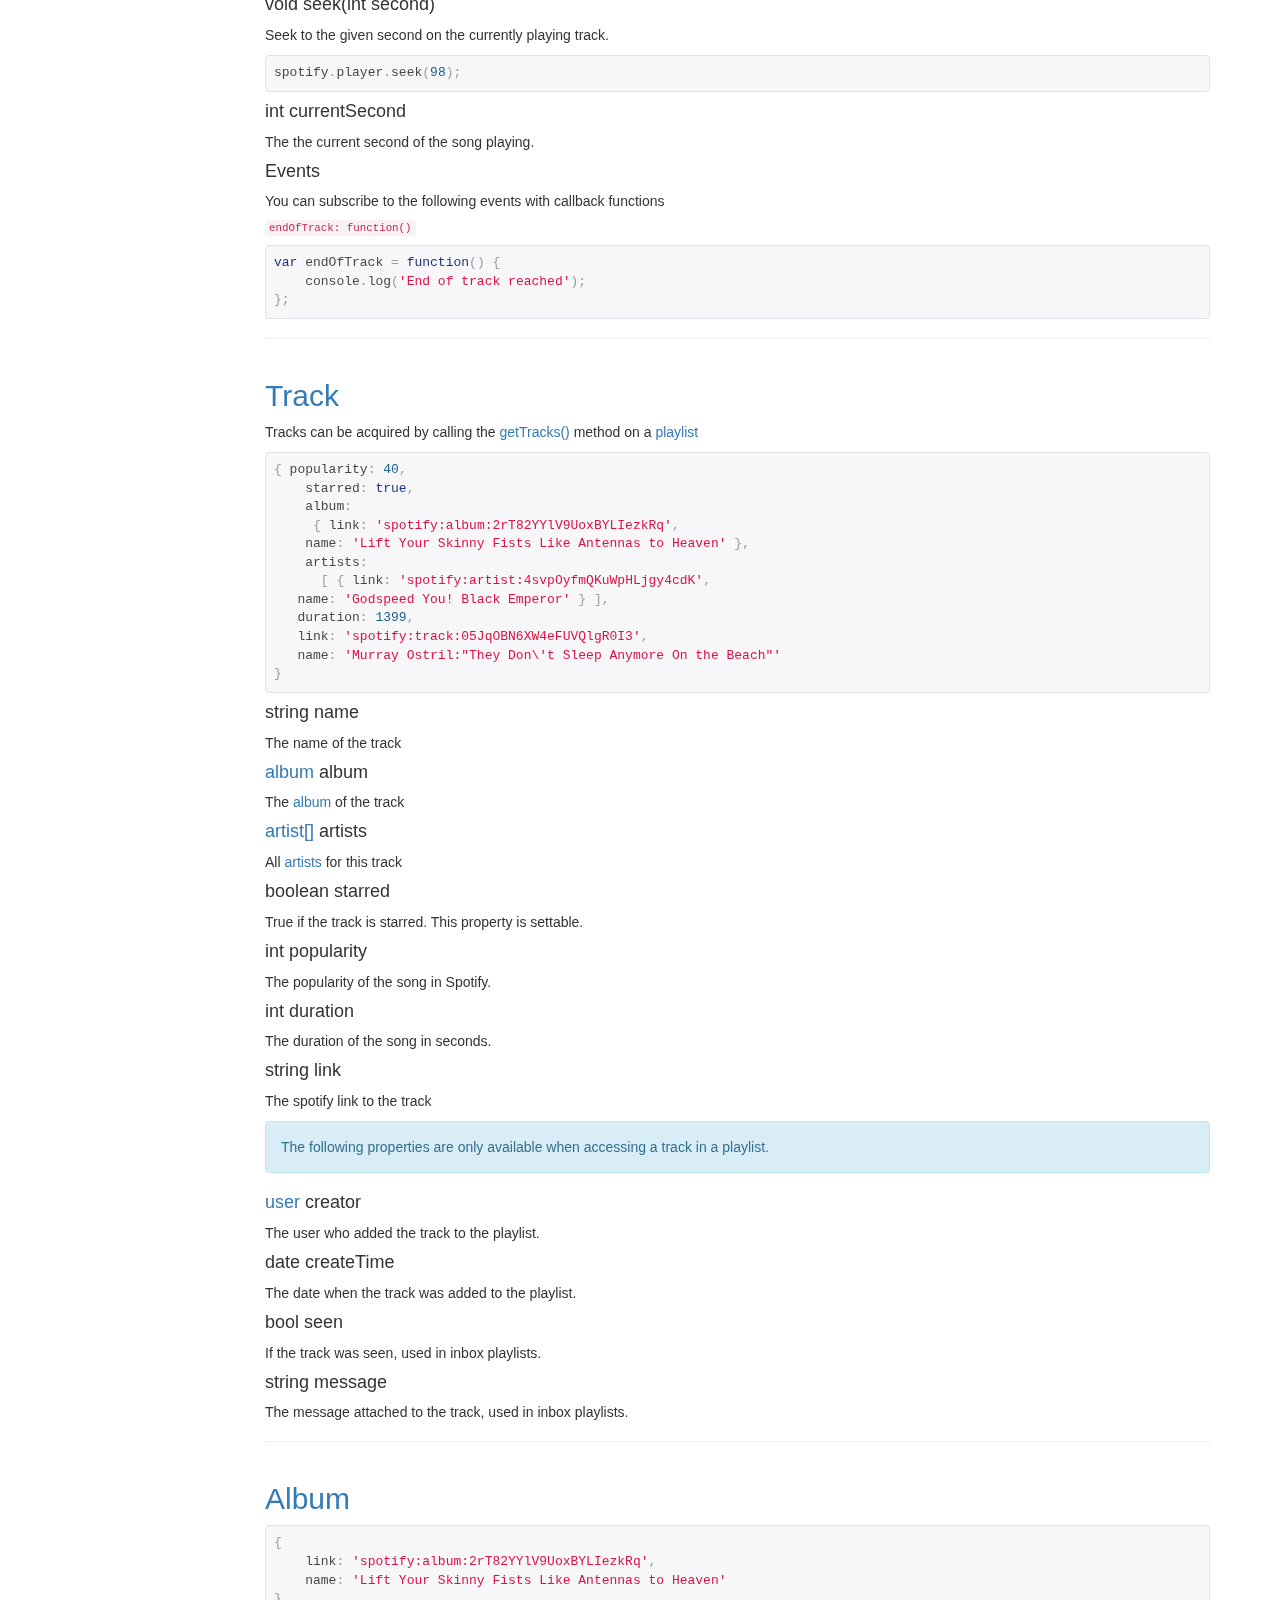
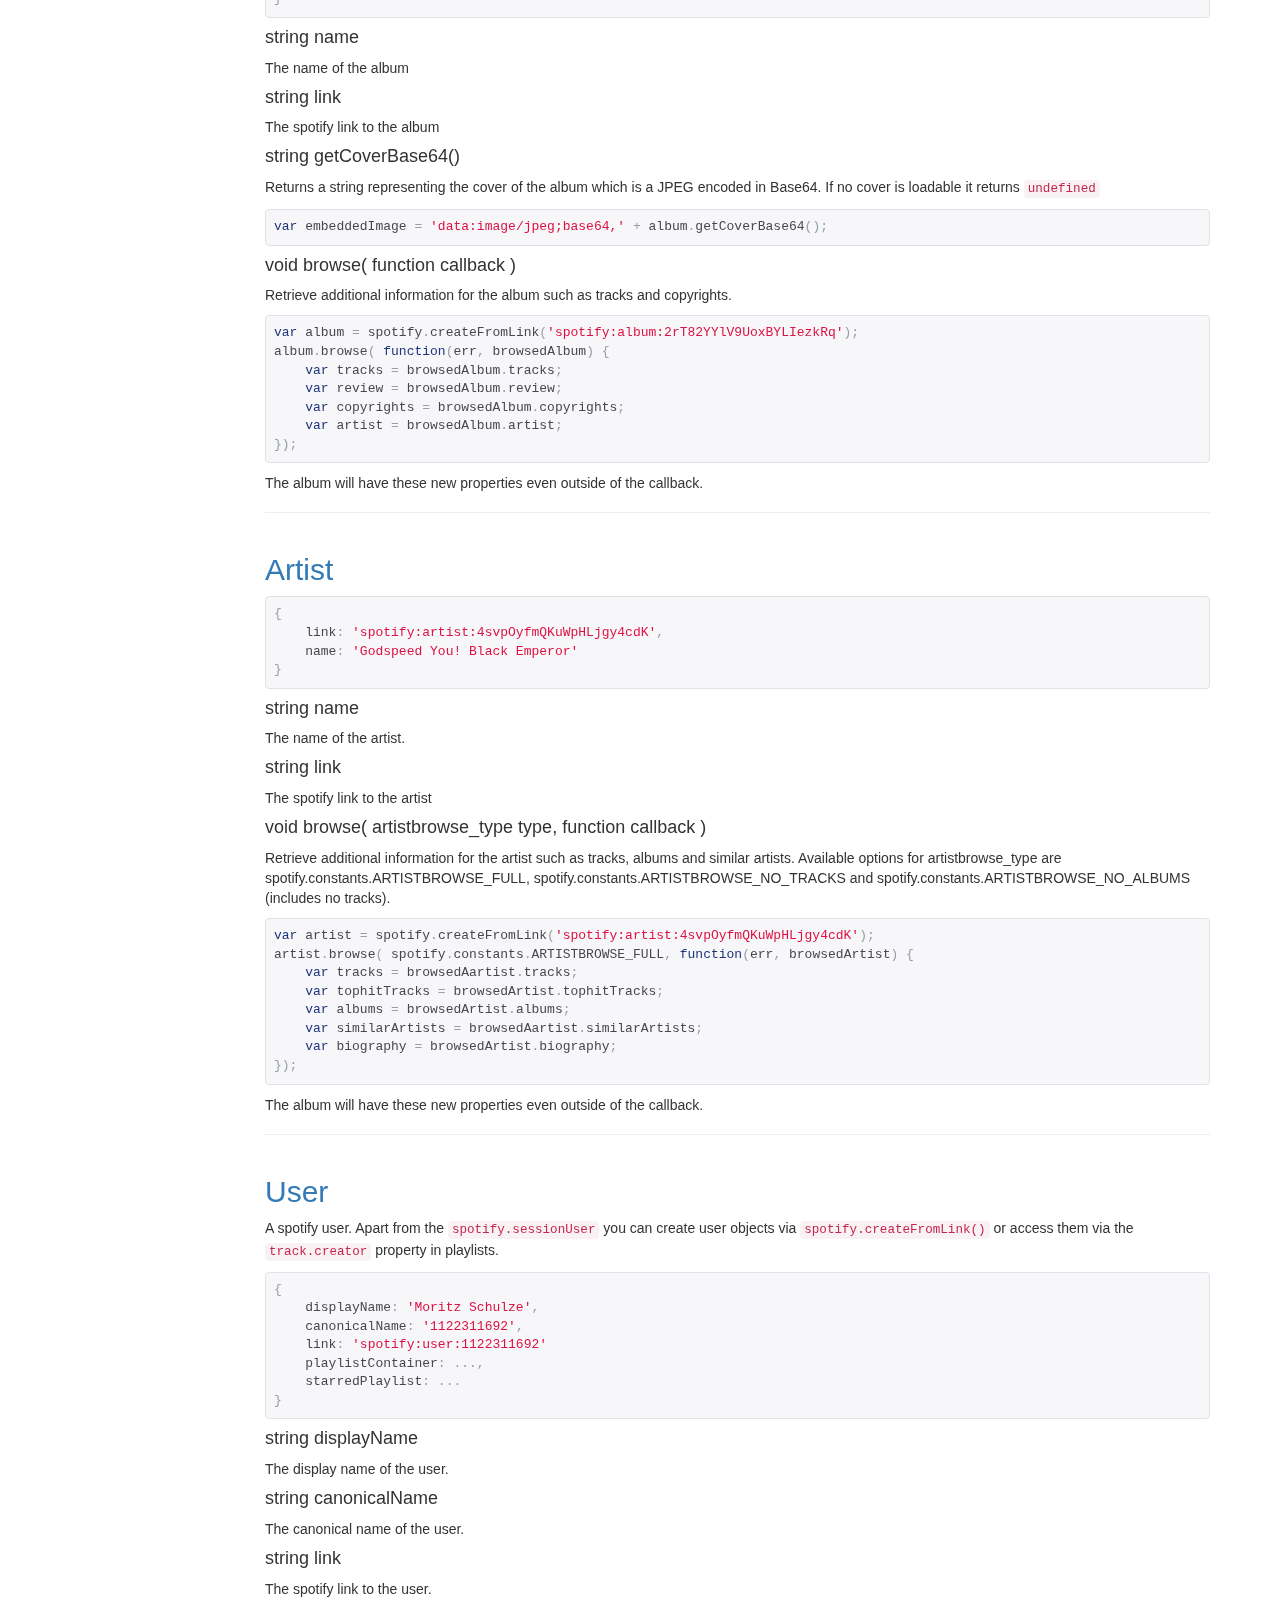
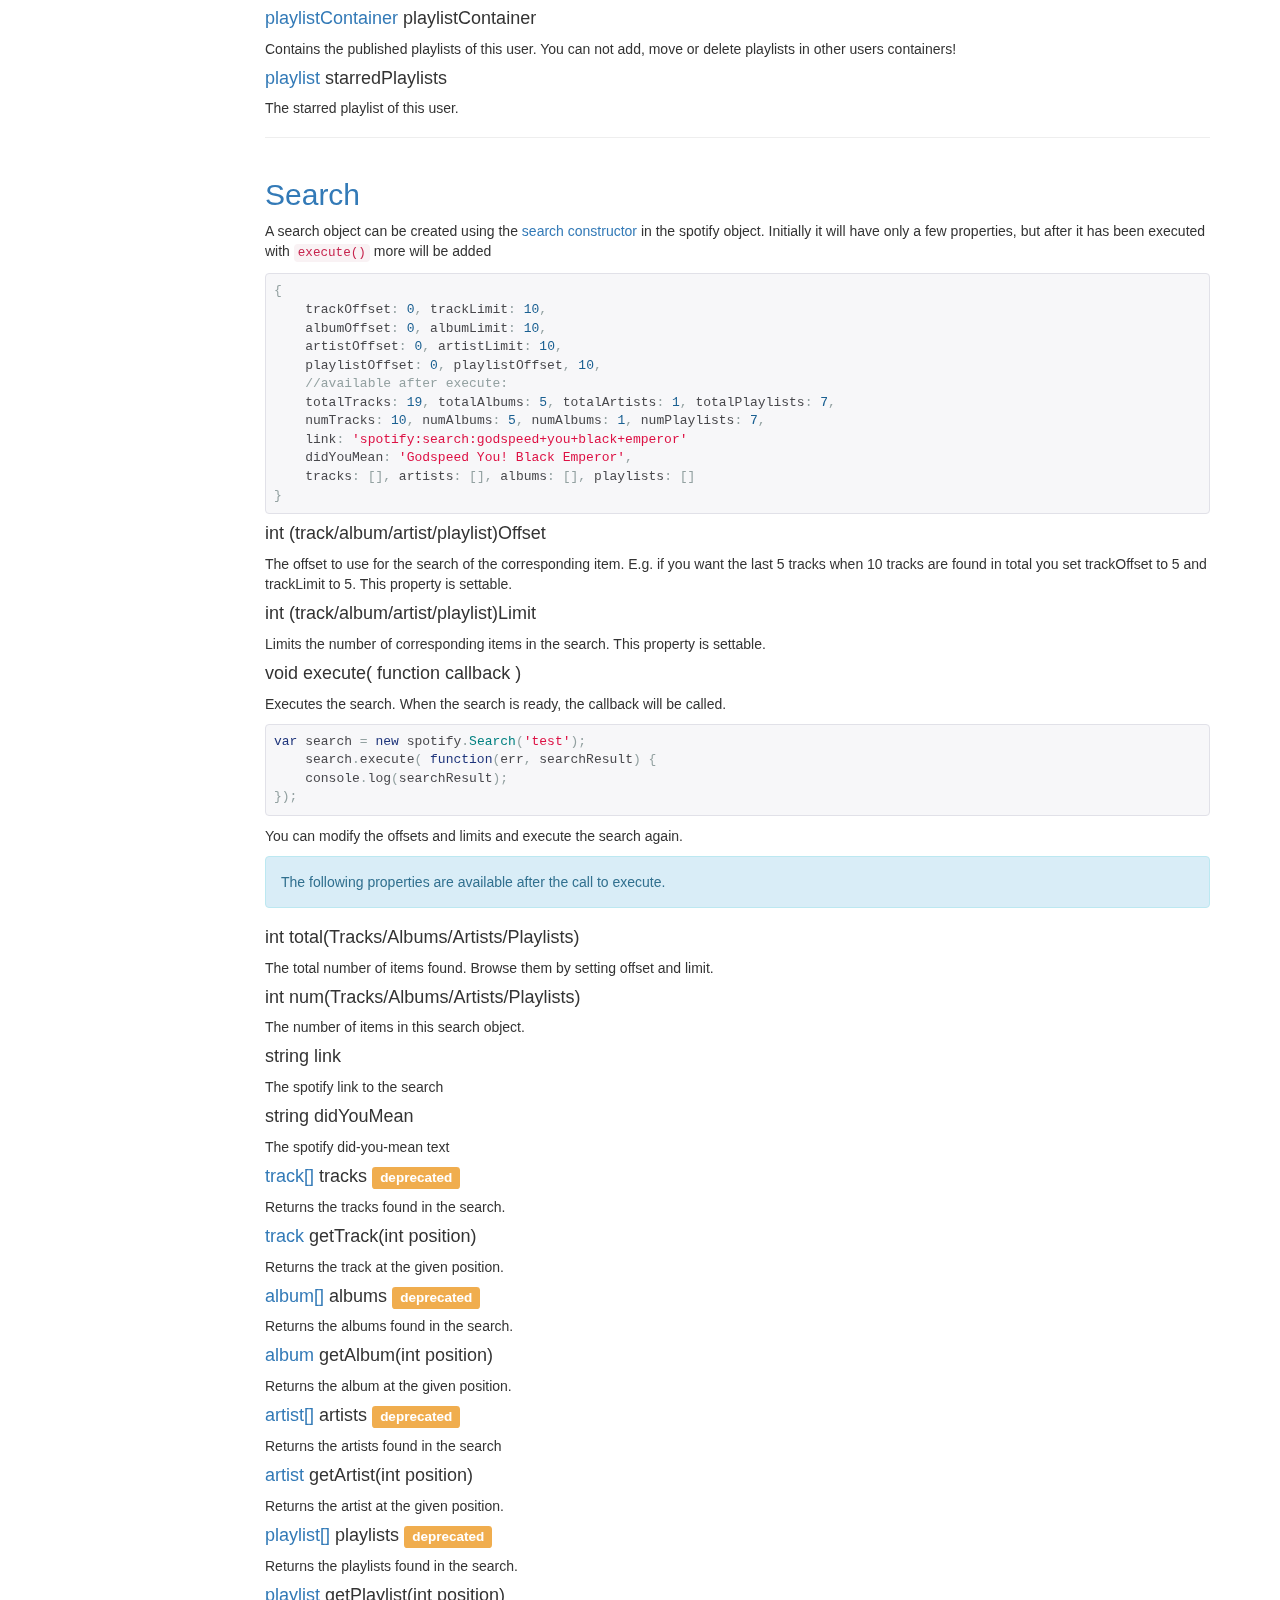
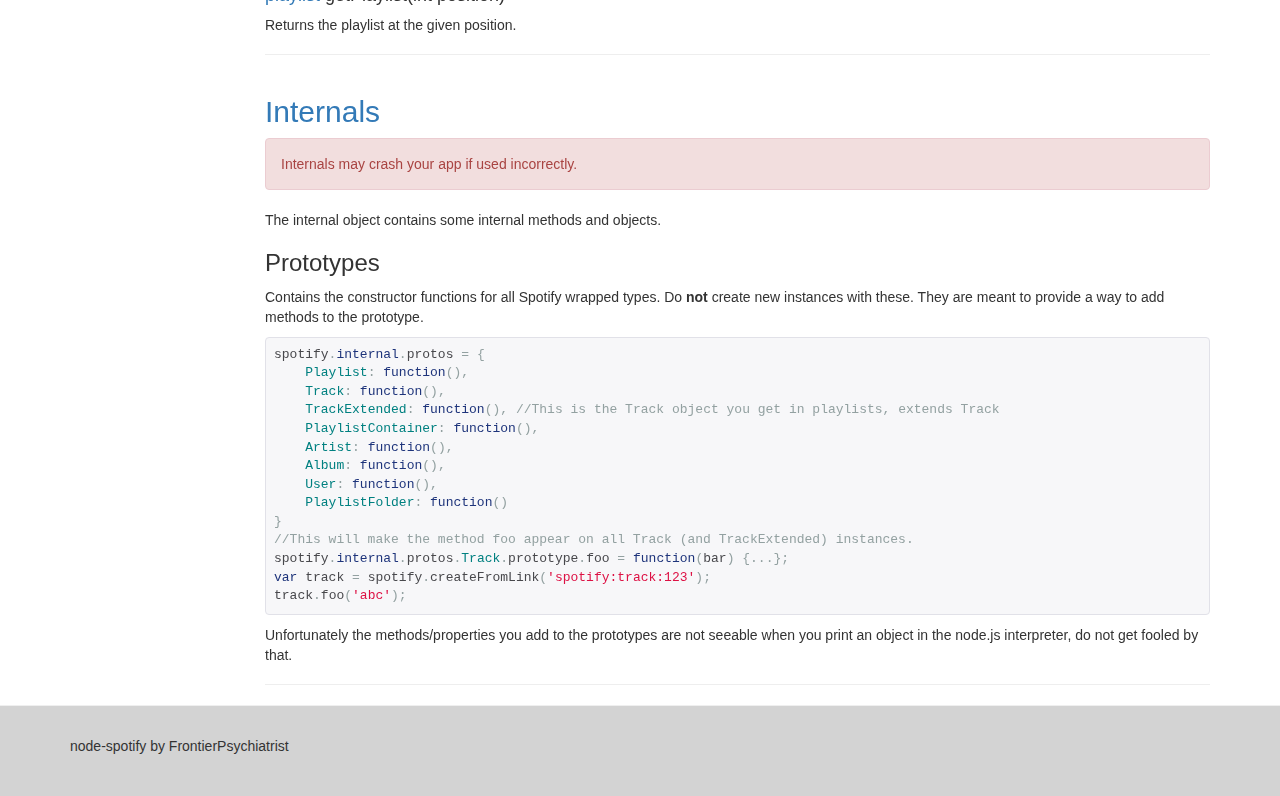
==== commit f0d71733: "New Bootstrap, better old API selection" ====
--- a/api.html
+++ b/api.html
@@ -1,4 +1,4 @@
-<!DOCTYPE html><html><head><link rel="stylesheet" href="css/bootstrap.min.css" media="screen" type="text/css"><link rel="stylesheet" href="css/main.css" media="screen" type="text/css"><meta name="viewport" content="width=device-width, initial-scale=1.0"><meta http-equiv="Content-Type" content="text/html" charset="utf-8"><title>node-spotify: api</title><script type="text/javascript" src="js/jquery.min.js"></script><script type="text/javascript" src="js/bootstrap.min.js"></script><script type="text/javascript" src="js/prettify.js"></script><link rel="stylesheet" href="css/prettify.css" type="text/css"></head><body data-spy="scroll" data-target=".sidebar"><div class="navbar navbar-default"><div class="navbar-header"><a href="index.html" class="navbar-brand">Home</a></div><div class="collapse navbar-collapse"><ul class="nav navbar-nav"><li class="active"><a href="api.html">node.js API</a></li><li><a href="example.html">Examples</a></li><li><a href="programmers.html">Into the C++ code</a></li><li><a href="impressum.html">Impressum</a></li></ul><!--a(href='demo/index.html').btn.btn-success.pull-right Try it!--></div></div><div class="container"><div class="row"><div class="col-lg-2"><div class="sidebar"><ul class="nav nav-pills nav-stacked affix"><li><a href="#events">Events</a></li><li><a href="#spotify">Spotify object</a></li><li><a href="#audio-handlers">Audio handlers</a></li><li><a href="#playlistContainer">Playlist container</a></li><li><a href="#playlist">Playlist</a></li><li><a href="#player">Player</a></li><li><a href="#track">Track</a></li><li><a href="#album">Album</a></li><li><a href="#artist">Artist</a></li><li><a href="#user">User</a></li><li><a href="#search">Search</a></li><li><a href="#internal">Internals</a></li></ul></div></div><div class="col-lg-10"><div class="page-header"><h1>node.js API (0.7.0)</h1></div><p>As every other node.js module you just require node-spotify to use it. It returns a function that you can pass
+<!DOCTYPE html><html><head><link rel="stylesheet" href="css/bootstrap.min.css" media="screen" type="text/css"><link rel="stylesheet" href="css/main.css" media="screen" type="text/css"><script type="text/javascript" src="js/jquery.min.js"></script><script type="text/javascript" src="js/bootstrap.min.js"></script><meta name="viewport" content="width=device-width, initial-scale=1.0"><meta http-equiv="Content-Type" content="text/html" charset="utf-8"><title>node-spotify: api</title><script type="text/javascript" src="js/prettify.js"></script><link rel="stylesheet" href="css/prettify.css" type="text/css"></head><body data-spy="scroll" data-target=".sidebar"><div class="navbar navbar-default"><div class="navbar-header"><a href="index.html" class="navbar-brand">Home</a></div><div class="collapse navbar-collapse"><ul class="nav navbar-nav"><li class="active dropdown"><a href="#" data-toggle="dropdown" role="button" class="dropdown-toggle">API <span class="caret"></span></a><ul role="menu" class="dropdown-menu"><li><a href="api.html">current (0.7.0)</a></li><li><a href="api/0.6.0/api.html">0.6.0</a></li><li><a href="api/0.5.4/api.html">0.5.4</a></li><li><a href="api/0.5.2/api.html">0.5.2</a></li><li><a href="api/0.5.1/api.html">0.5.1</a></li><li><a href="api/0.5.0/api.html">0.5.0</a></li><li><a href="api/0.4.1/api.html">0.4.1</a></li></ul></li><li><a href="example.html">Examples</a></li><li><a href="programmers.html">Into the C++ code</a></li><li><a href="impressum.html">Impressum</a></li></ul><!--a(href='demo/index.html').btn.btn-success.pull-right Try it!--></div></div><div class="container"><div class="row"><div class="col-lg-2"><div class="sidebar"><ul class="nav nav-pills nav-stacked affix"><li><a href="#events">Events</a></li><li><a href="#spotify">Spotify object</a></li><li><a href="#audio-handlers">Audio handlers</a></li><li><a href="#playlistContainer">Playlist container</a></li><li><a href="#playlist">Playlist</a></li><li><a href="#player">Player</a></li><li><a href="#track">Track</a></li><li><a href="#album">Album</a></li><li><a href="#artist">Artist</a></li><li><a href="#user">User</a></li><li><a href="#search">Search</a></li><li><a href="#internal">Internals</a></li></ul></div></div><div class="col-lg-10"><div class="page-header"><h1>node.js API (0.7.0)</h1></div><p>As every other node.js module you just require node-spotify to use it. It returns a function that you can pass
 some options. The tracefile won't be created if you just leave it out.</p><p>The appkeyFile option is required. You need an appkey from Spotify to use node-spotify, you can get it from
 <a href="https://developer.spotify.com/technologies/libspotify/#application-keys">here</a>.</p><pre class="prettyprint">var options = {
     settingsFolder: 'settings',
@@ -223,4 +223,4 @@
 spotify.internal.protos.Track.prototype.foo = function(bar) {...};
 var track = spotify.createFromLink('spotify:track:123');
 track.foo('abc');</pre><p>Unfortunately the methods/properties you add to the prototypes are not seeable when you print an object
-in the node.js interpreter, do not get fooled by that.</p></div></div></div><h5>Old versions</h5><p><a href="api/0.4.1/api.html" class="btn">0.4.1</a><a href="api/0.5.0/api.html" class="btn">0.5.0</a><a href="api/0.5.1/api.html" class="btn">0.5.1</a><a href="api/0.5.2/api.html" class="btn">0.5.2</a><a href="api/0.5.4/api.html" class="btn">0.5.4</a><a href="api/0.6.0/api.html" class="btn">0.6.0</a></p><script>!function($) {$(function() {window.prettyPrint && prettyPrint()})}(window.jQuery)</script></div><footer class="footer"><div class="container"><p>node-spotify by FrontierPsychiatrist</p></div></footer></body></html>+in the node.js interpreter, do not get fooled by that.</p></div></div></div><script>!function($) {$(function() {window.prettyPrint && prettyPrint()})}(window.jQuery)</script></div><footer class="footer"><div class="container"><p>node-spotify by FrontierPsychiatrist</p></div></footer></body></html>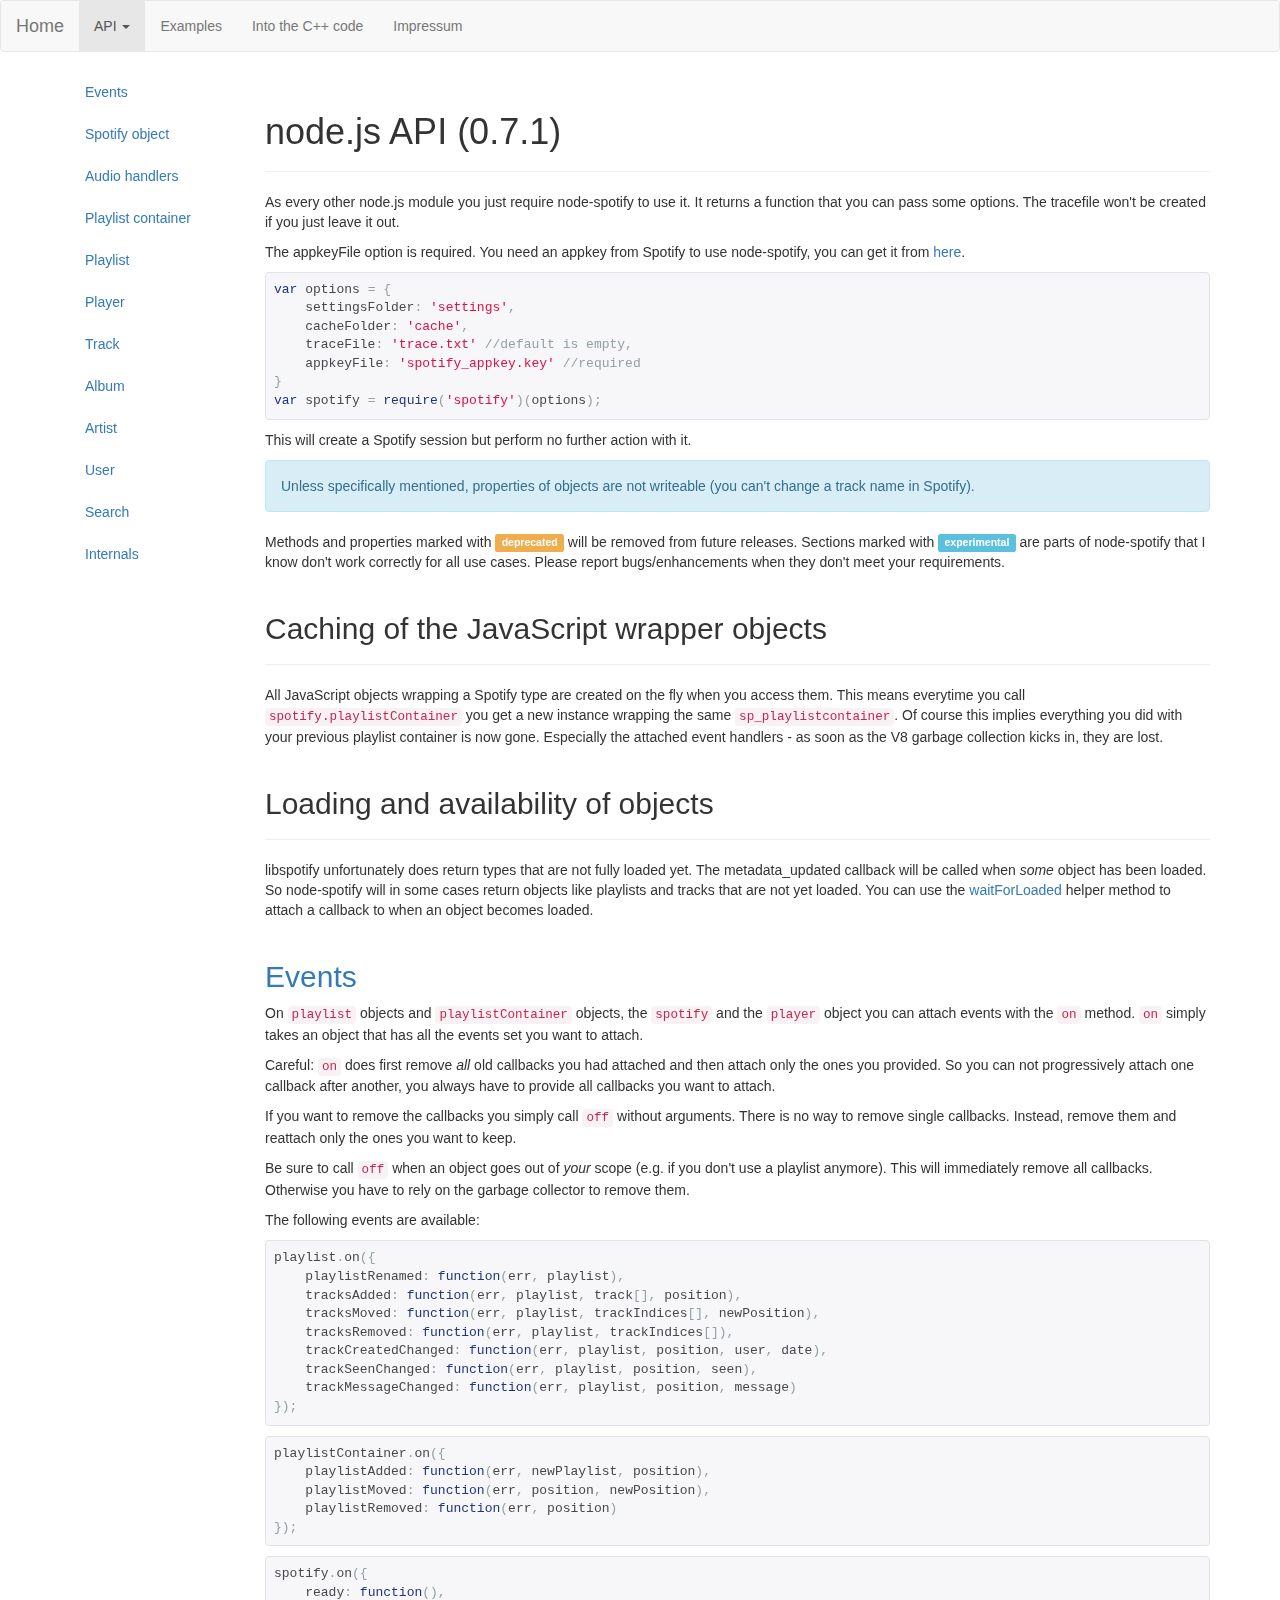
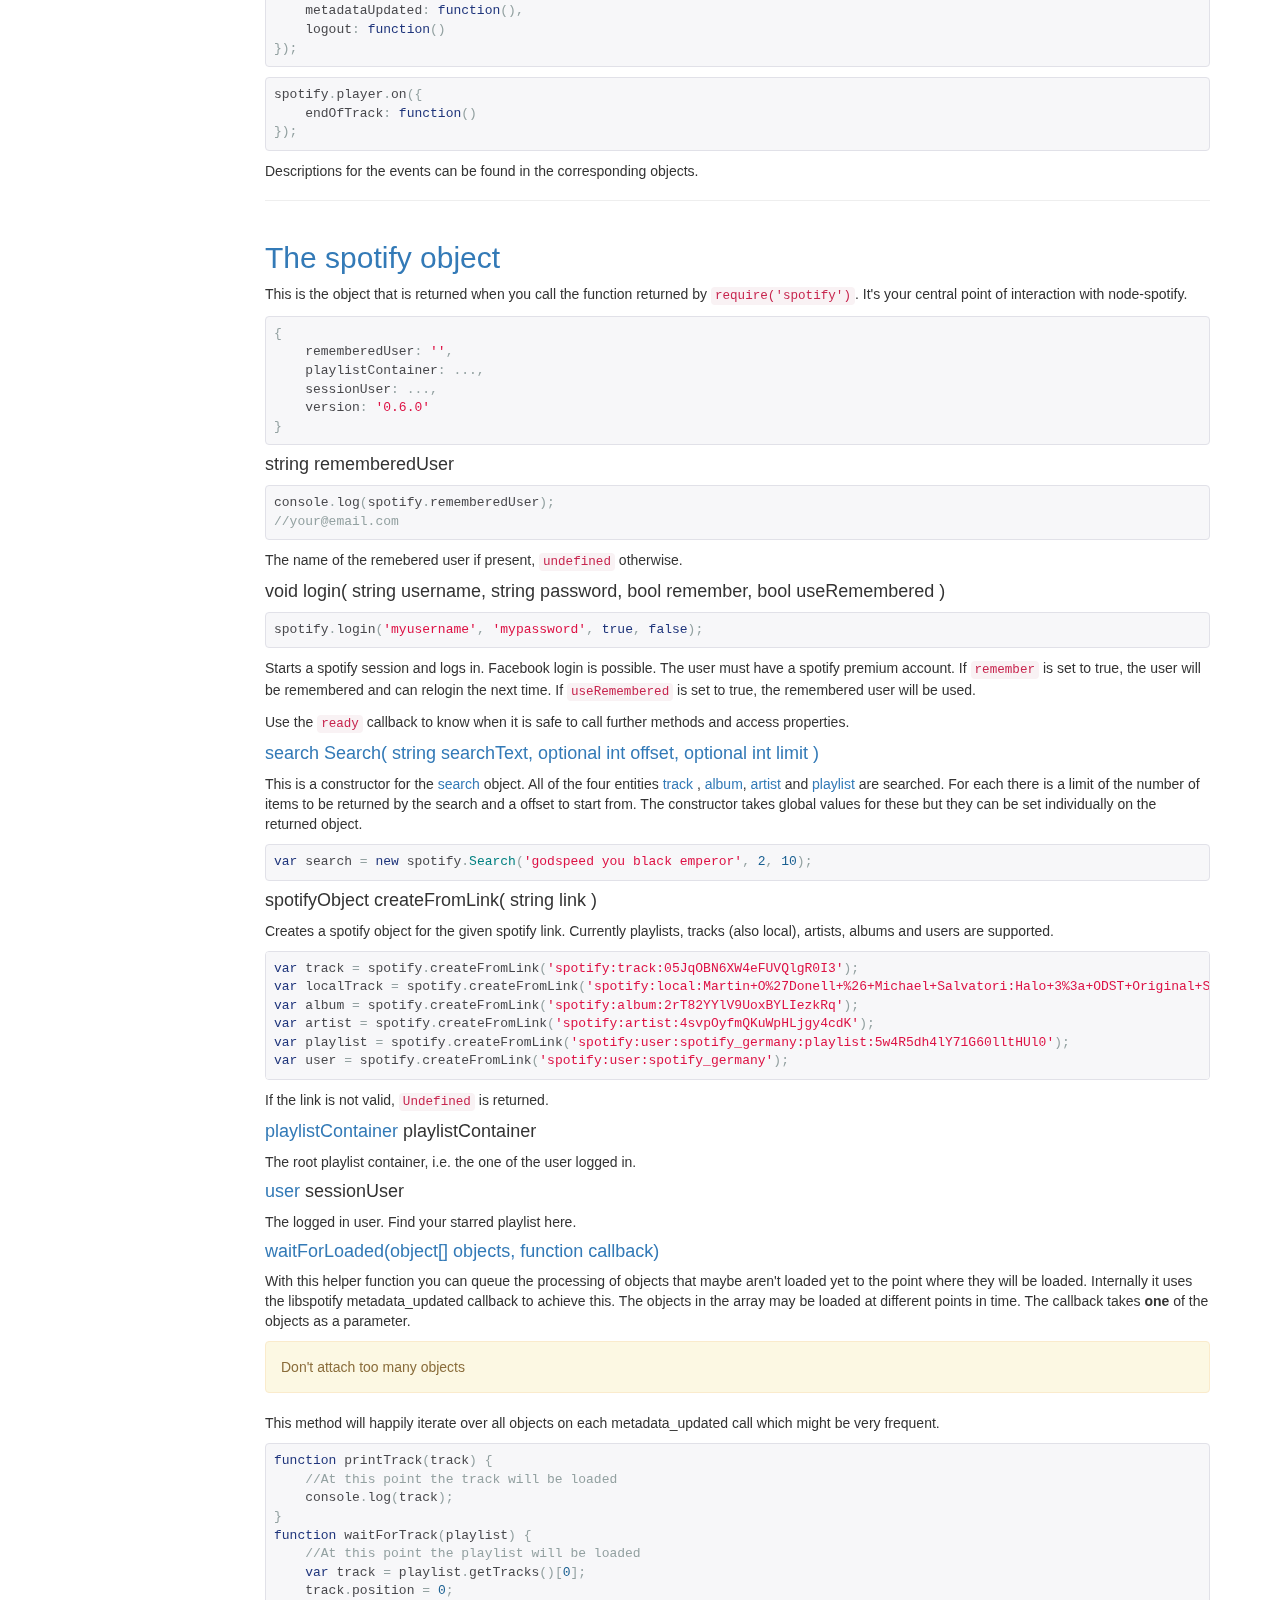
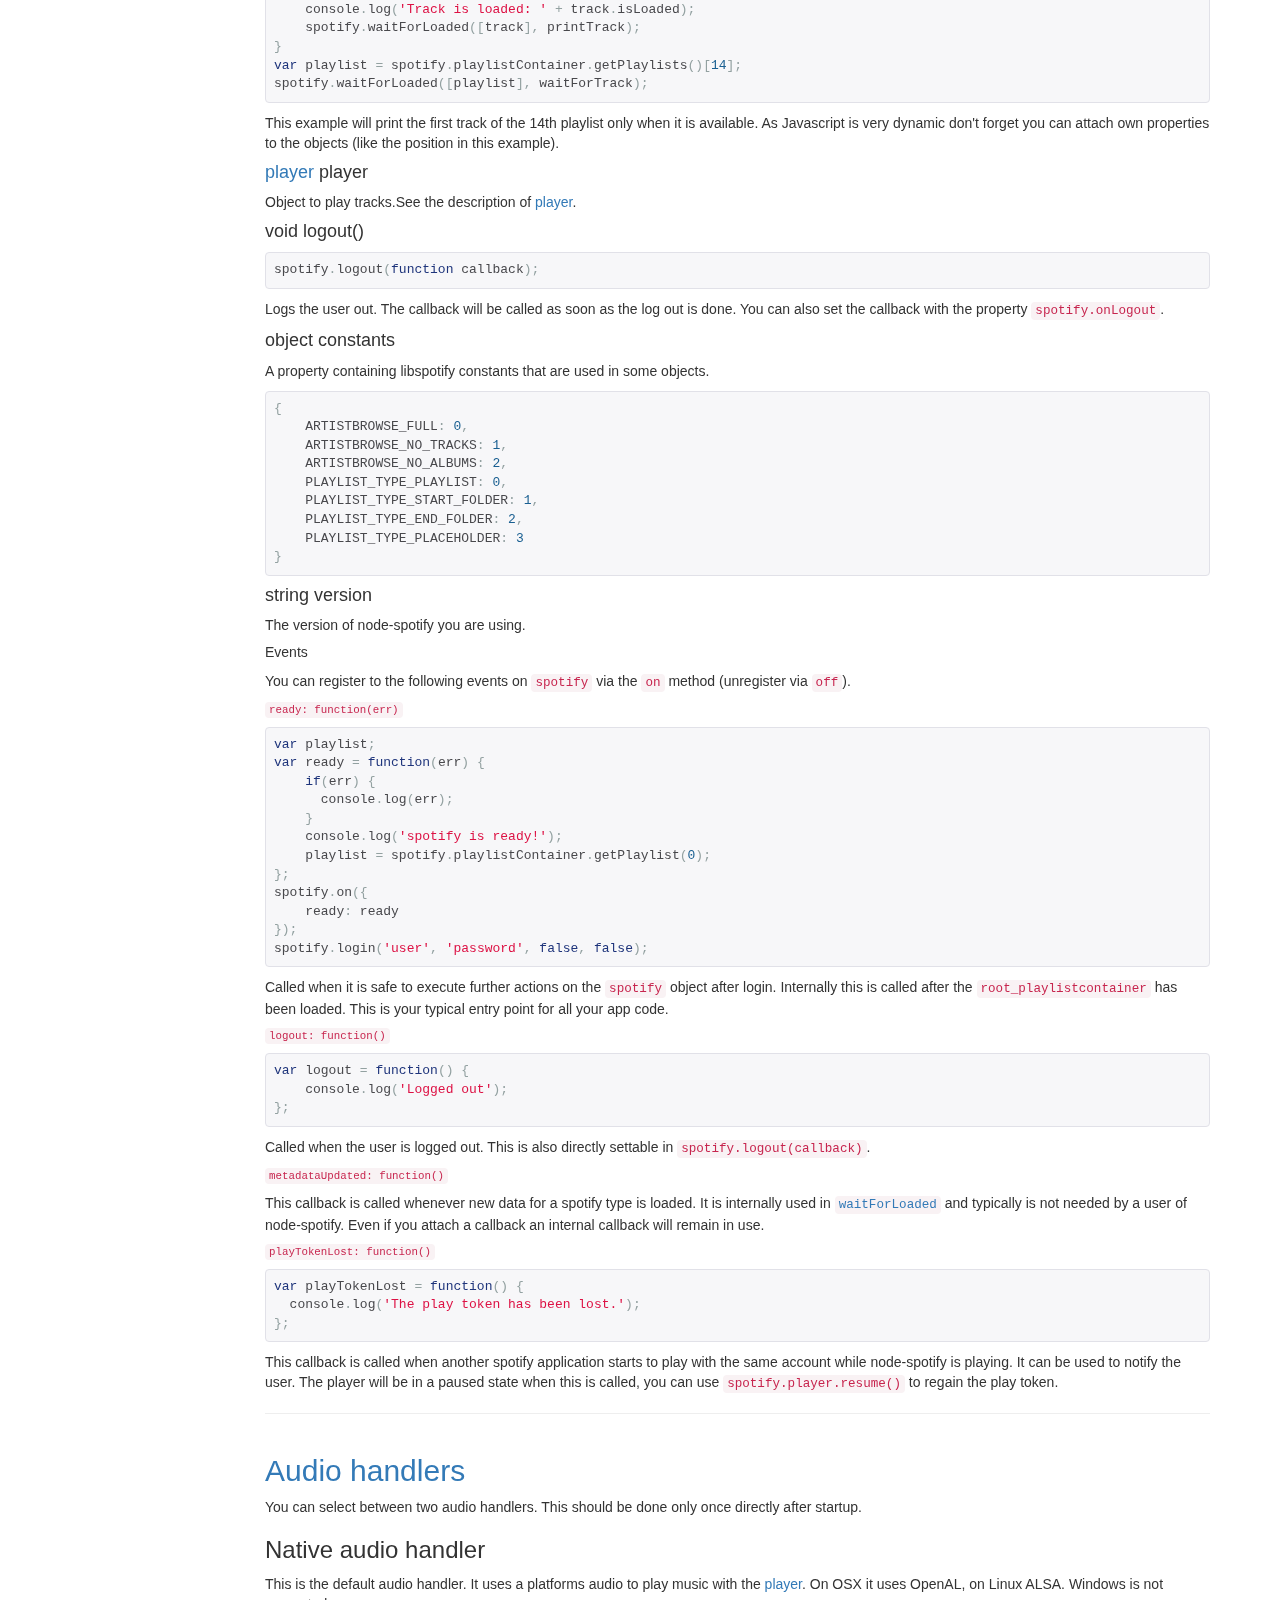
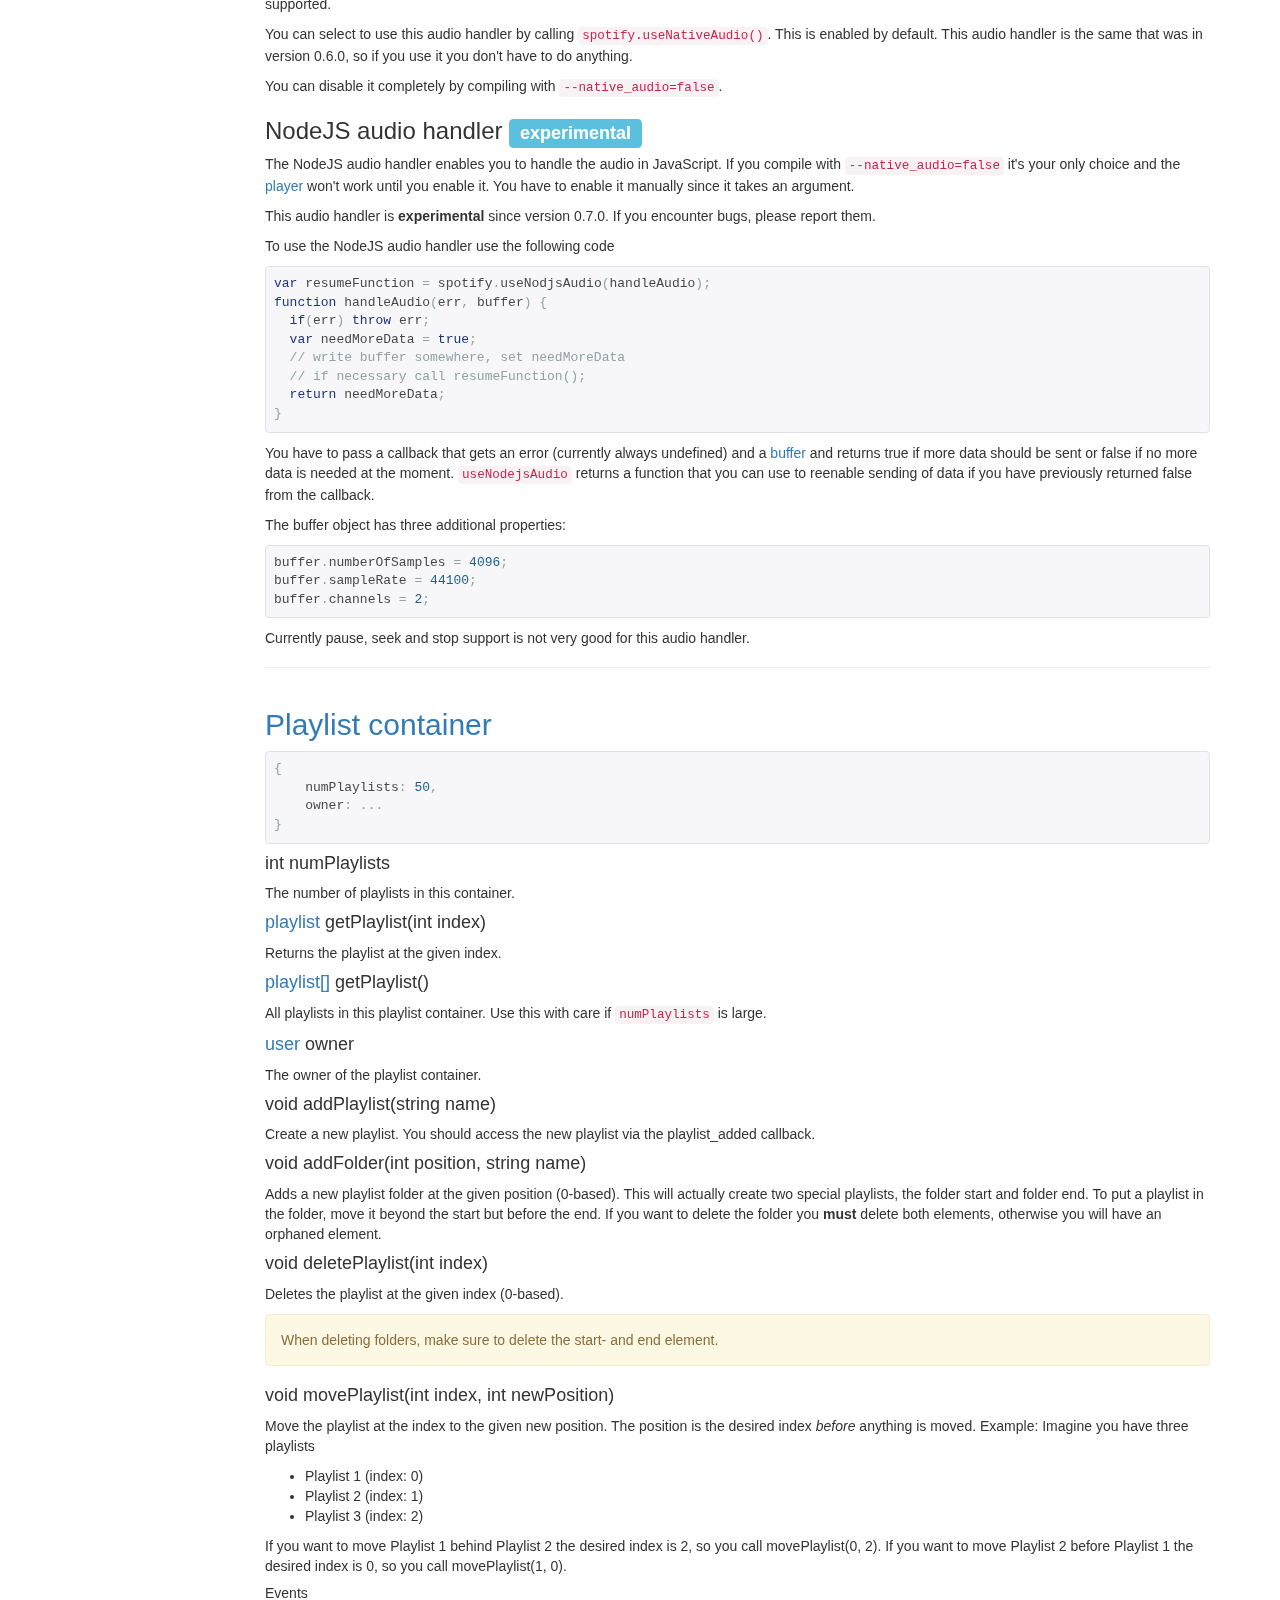
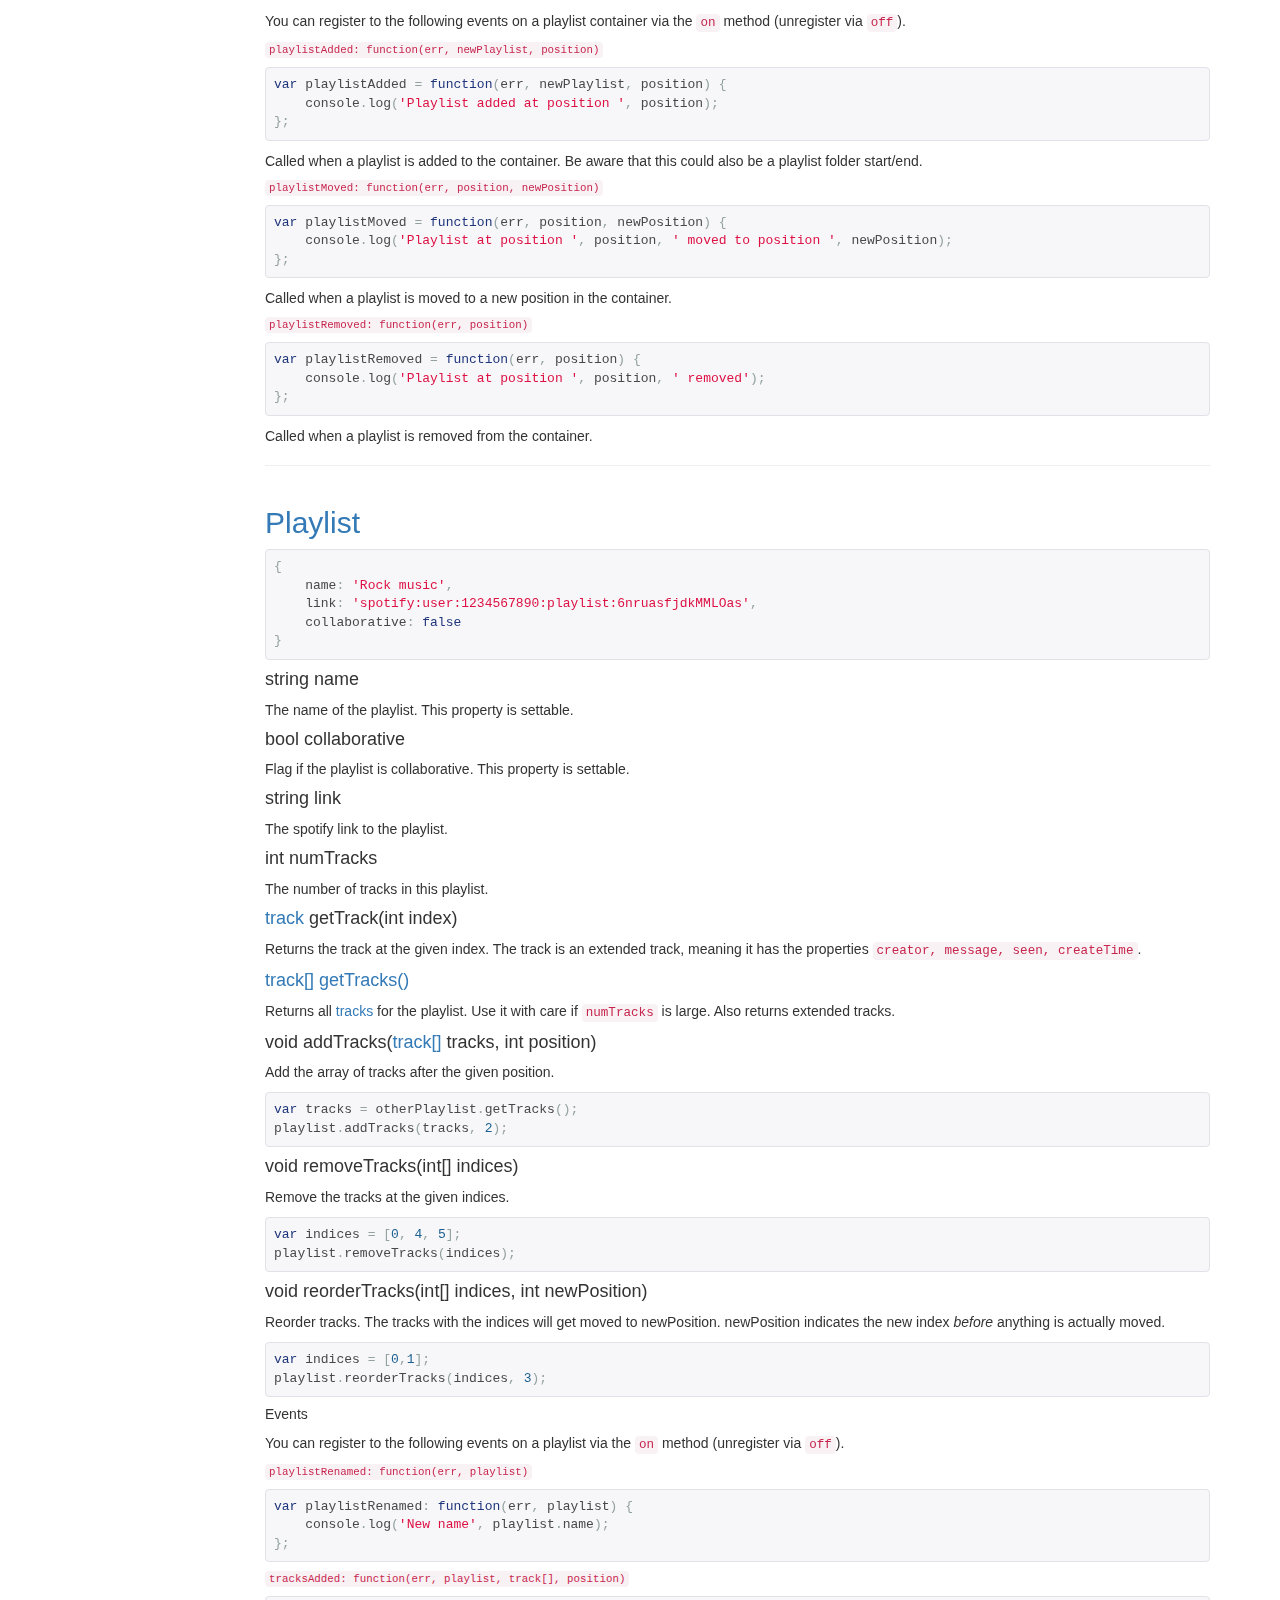
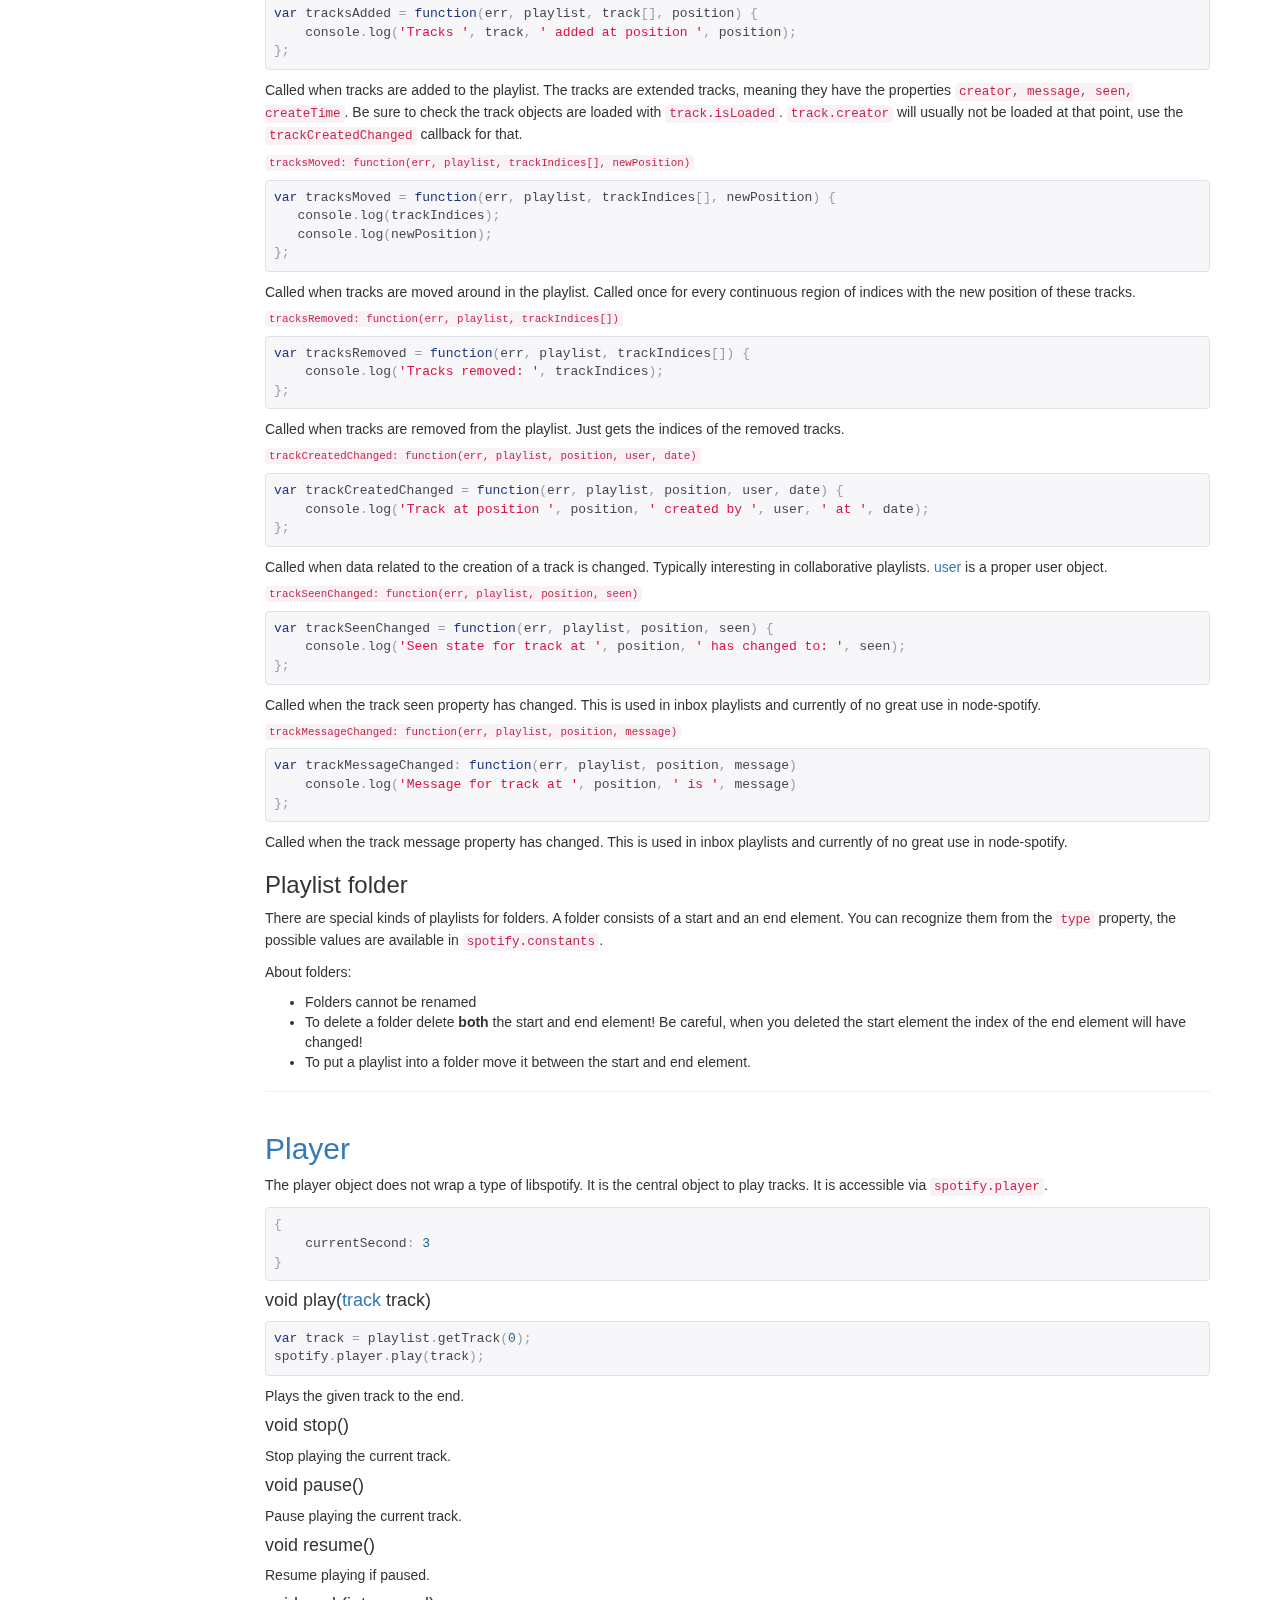
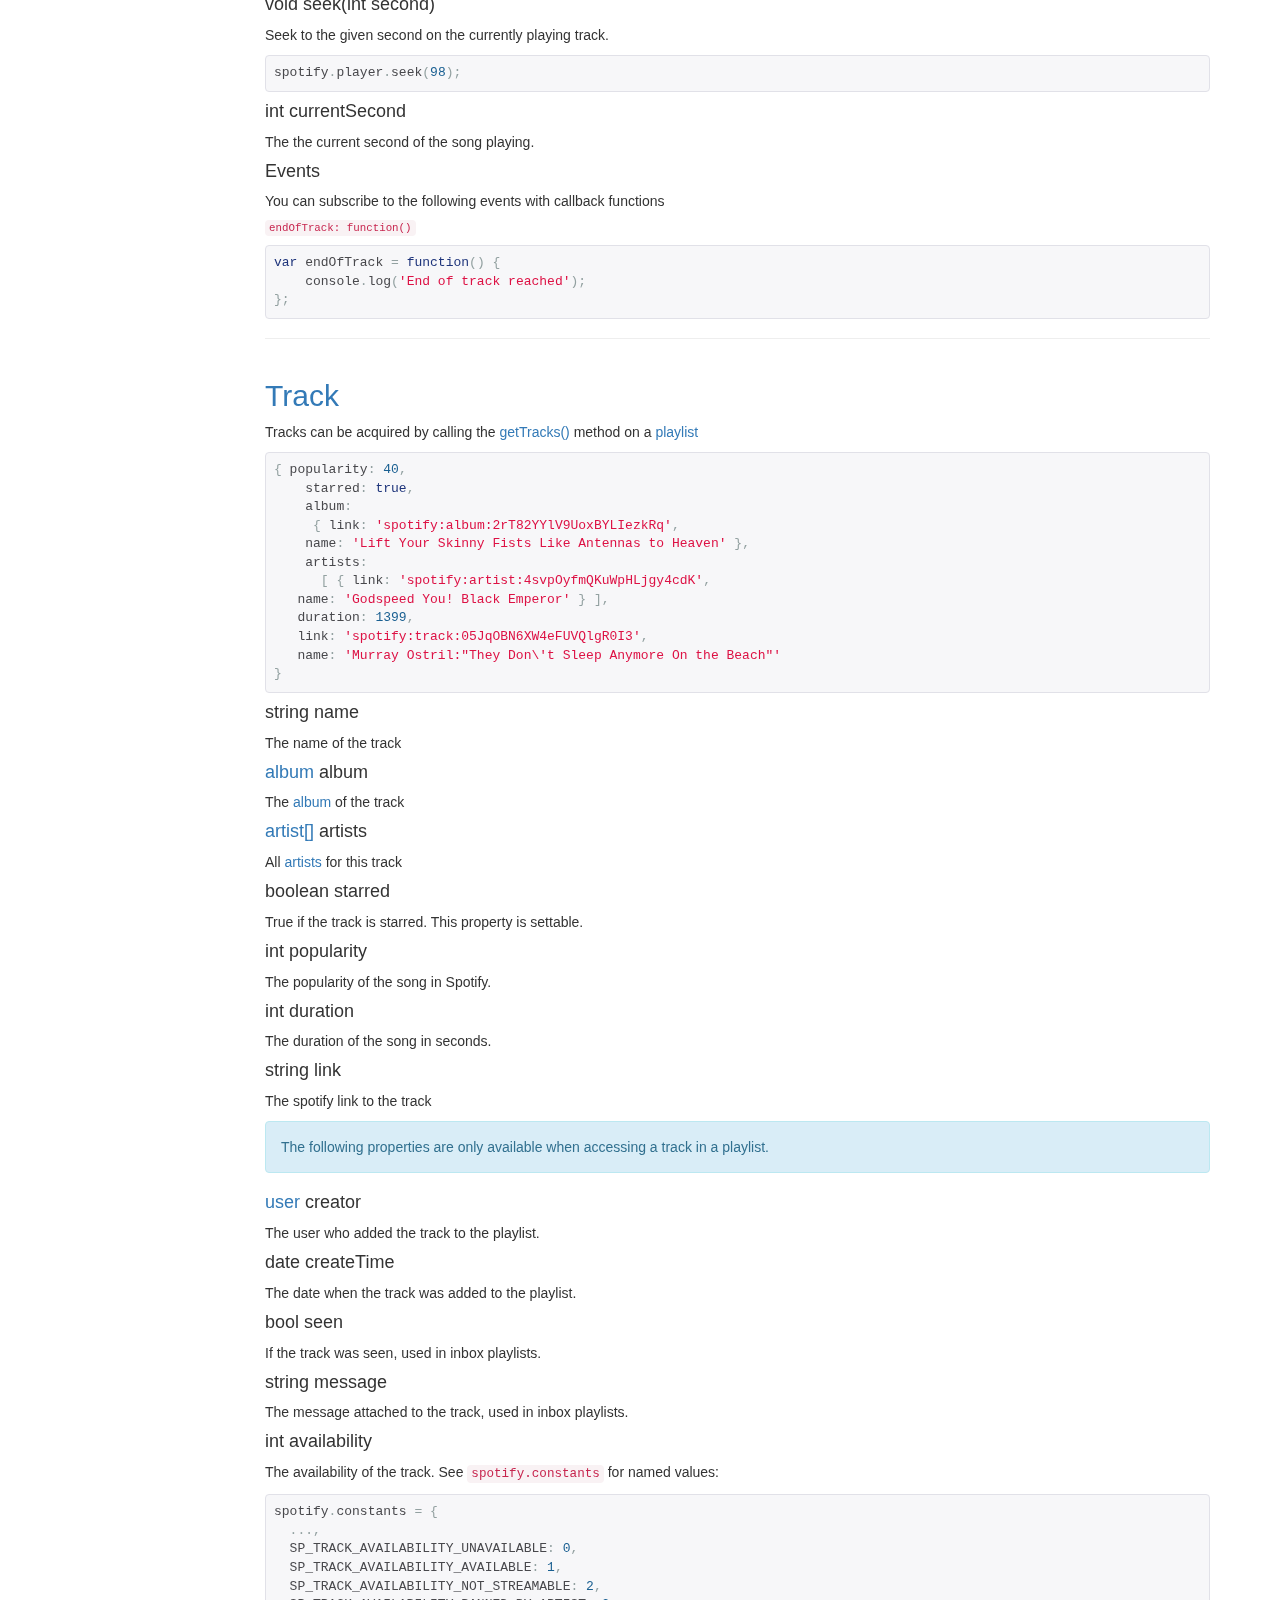
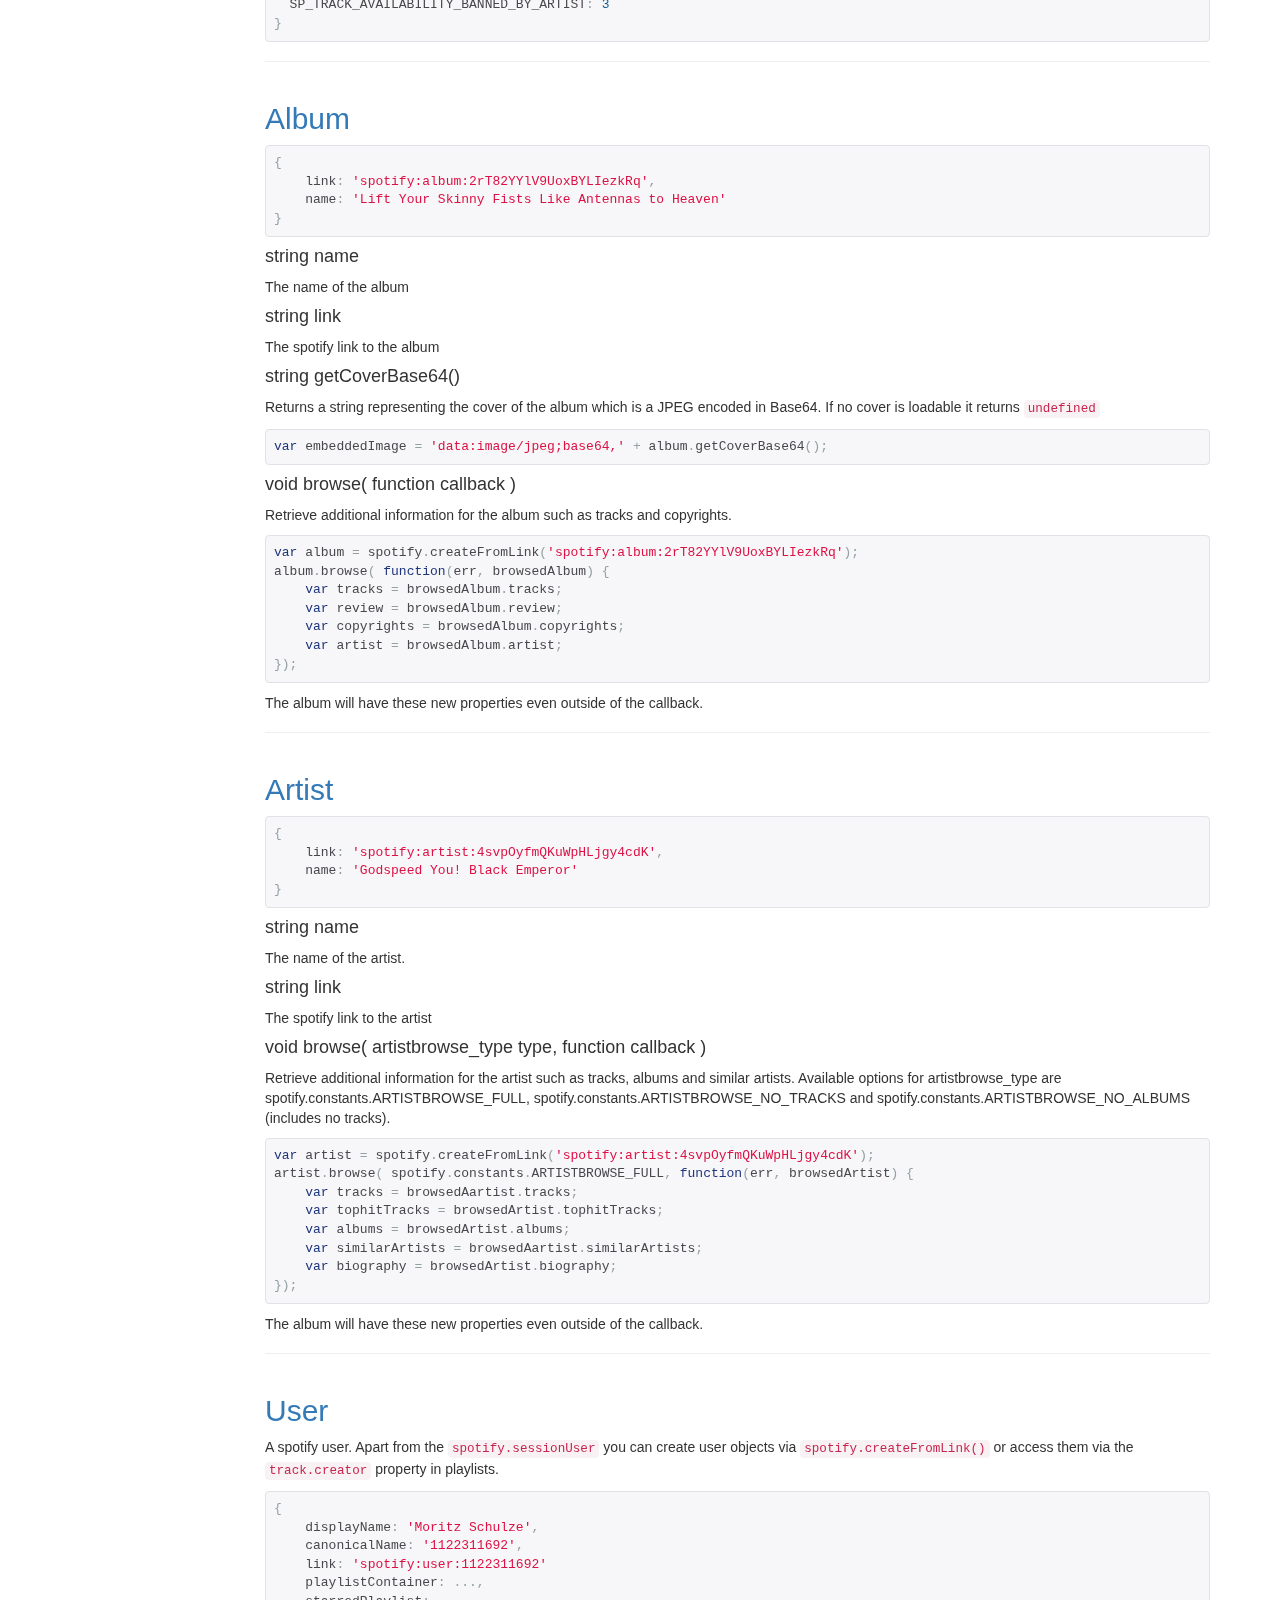
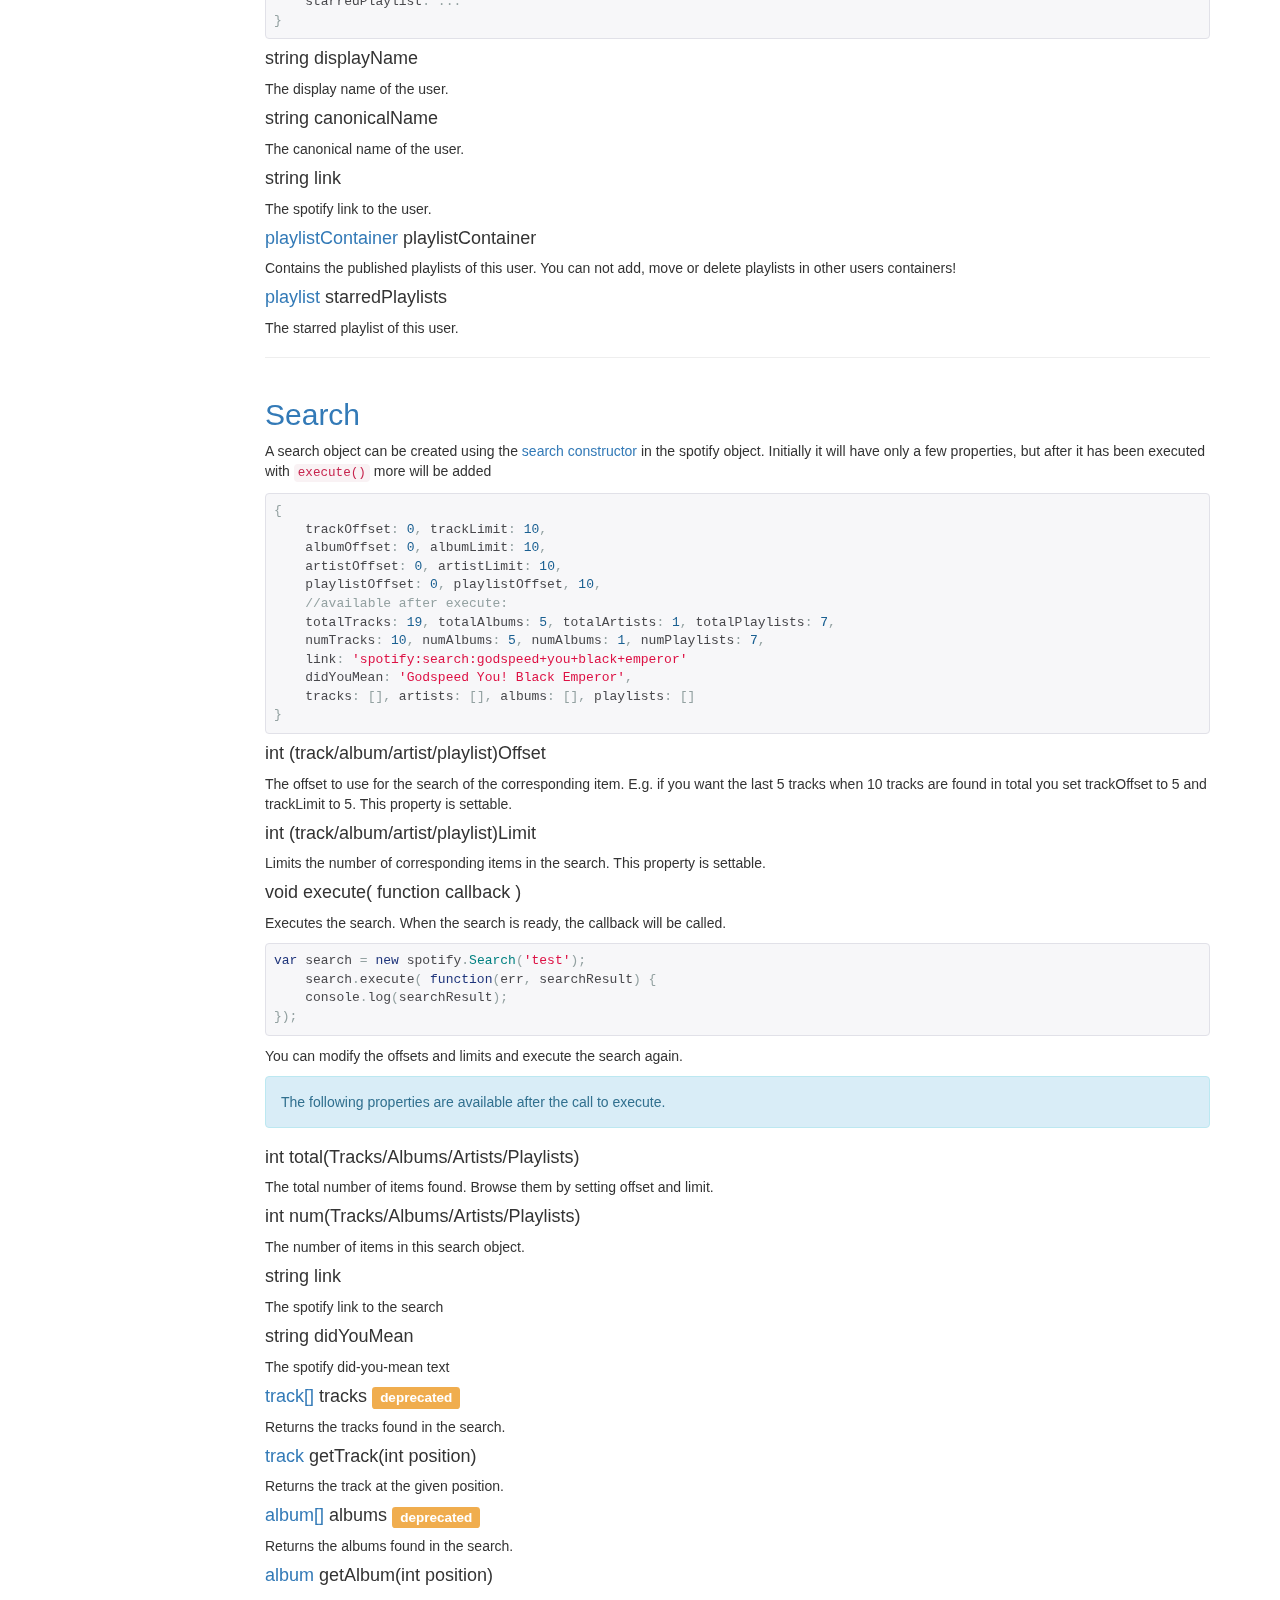
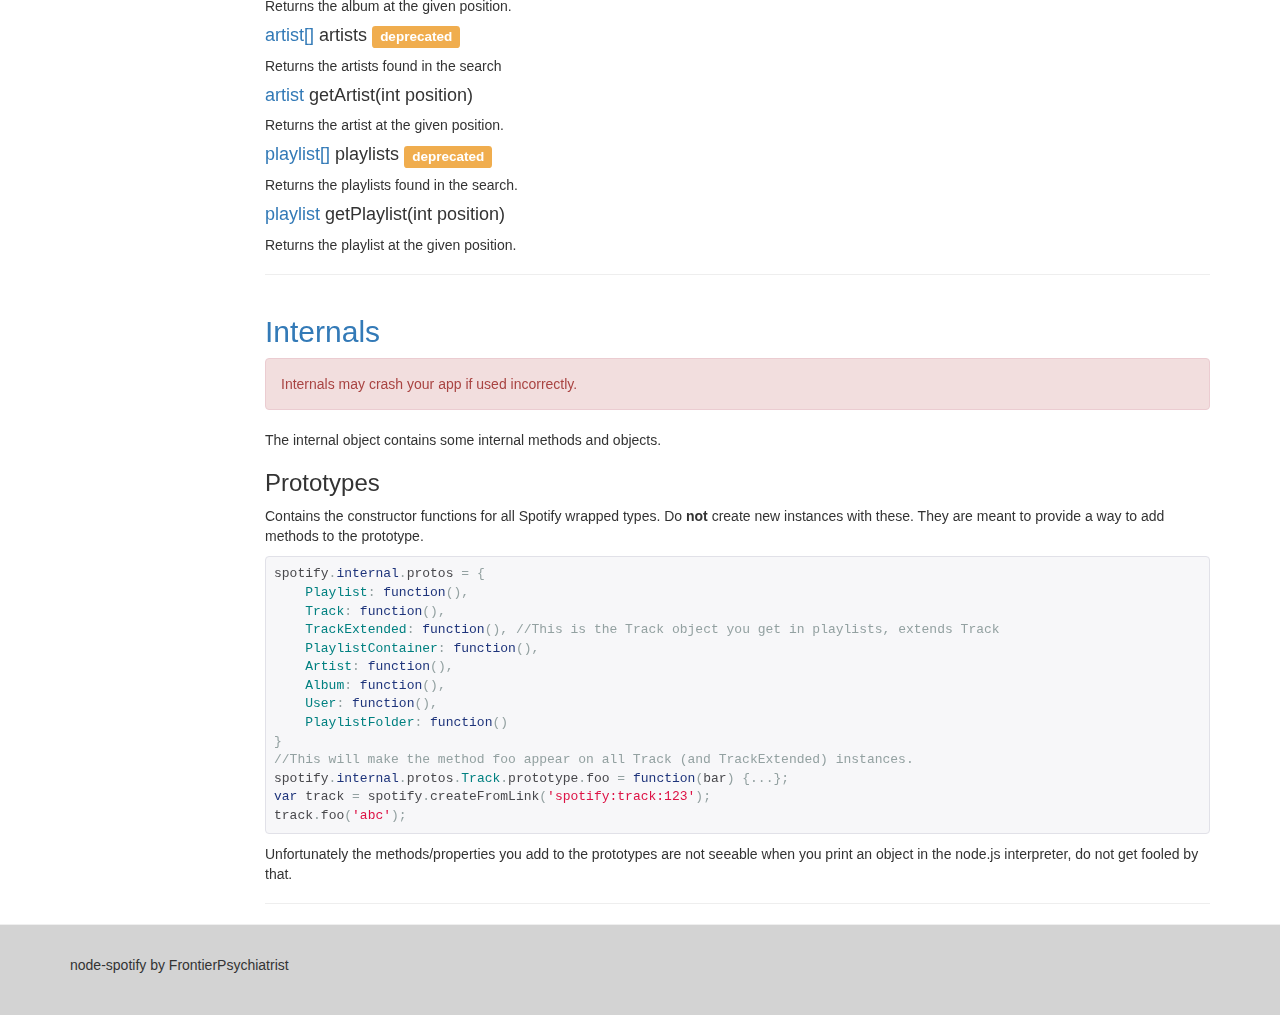
==== commit f7180e2b: "Version 0.7.1" ====
--- a/api.html
+++ b/api.html
@@ -1,4 +1,4 @@
-<!DOCTYPE html><html><head><link rel="stylesheet" href="css/bootstrap.min.css" media="screen" type="text/css"><link rel="stylesheet" href="css/main.css" media="screen" type="text/css"><script type="text/javascript" src="js/jquery.min.js"></script><script type="text/javascript" src="js/bootstrap.min.js"></script><meta name="viewport" content="width=device-width, initial-scale=1.0"><meta http-equiv="Content-Type" content="text/html" charset="utf-8"><title>node-spotify: api</title><script type="text/javascript" src="js/prettify.js"></script><link rel="stylesheet" href="css/prettify.css" type="text/css"></head><body data-spy="scroll" data-target=".sidebar"><div class="navbar navbar-default"><div class="navbar-header"><a href="index.html" class="navbar-brand">Home</a></div><div class="collapse navbar-collapse"><ul class="nav navbar-nav"><li class="active dropdown"><a href="#" data-toggle="dropdown" role="button" class="dropdown-toggle">API <span class="caret"></span></a><ul role="menu" class="dropdown-menu"><li><a href="api.html">current (0.7.0)</a></li><li><a href="api/0.6.0/api.html">0.6.0</a></li><li><a href="api/0.5.4/api.html">0.5.4</a></li><li><a href="api/0.5.2/api.html">0.5.2</a></li><li><a href="api/0.5.1/api.html">0.5.1</a></li><li><a href="api/0.5.0/api.html">0.5.0</a></li><li><a href="api/0.4.1/api.html">0.4.1</a></li></ul></li><li><a href="example.html">Examples</a></li><li><a href="programmers.html">Into the C++ code</a></li><li><a href="impressum.html">Impressum</a></li></ul><!--a(href='demo/index.html').btn.btn-success.pull-right Try it!--></div></div><div class="container"><div class="row"><div class="col-lg-2"><div class="sidebar"><ul class="nav nav-pills nav-stacked affix"><li><a href="#events">Events</a></li><li><a href="#spotify">Spotify object</a></li><li><a href="#audio-handlers">Audio handlers</a></li><li><a href="#playlistContainer">Playlist container</a></li><li><a href="#playlist">Playlist</a></li><li><a href="#player">Player</a></li><li><a href="#track">Track</a></li><li><a href="#album">Album</a></li><li><a href="#artist">Artist</a></li><li><a href="#user">User</a></li><li><a href="#search">Search</a></li><li><a href="#internal">Internals</a></li></ul></div></div><div class="col-lg-10"><div class="page-header"><h1>node.js API (0.7.0)</h1></div><p>As every other node.js module you just require node-spotify to use it. It returns a function that you can pass
+<!DOCTYPE html><html><head><link rel="stylesheet" href="css/bootstrap.min.css" media="screen" type="text/css"><link rel="stylesheet" href="css/main.css" media="screen" type="text/css"><script type="text/javascript" src="js/jquery.min.js"></script><script type="text/javascript" src="js/bootstrap.min.js"></script><meta name="viewport" content="width=device-width, initial-scale=1.0"><meta http-equiv="Content-Type" content="text/html" charset="utf-8"><title>node-spotify: api</title><script type="text/javascript" src="js/prettify.js"></script><link rel="stylesheet" href="css/prettify.css" type="text/css"></head><body data-spy="scroll" data-target=".sidebar"><div class="navbar navbar-default"><div class="navbar-header"><a href="index.html" class="navbar-brand">Home</a></div><div class="collapse navbar-collapse"><ul class="nav navbar-nav"><li class="active dropdown"><a href="#" data-toggle="dropdown" role="button" class="dropdown-toggle">API <span class="caret"></span></a><ul role="menu" class="dropdown-menu"><li><a href="api.html">current (0.7.1)</a></li><li><a href="api/0.7.0/api.html">0.7.0</a></li><li><a href="api/0.6.0/api.html">0.6.0</a></li><li><a href="api/0.5.4/api.html">0.5.4</a></li><li><a href="api/0.5.2/api.html">0.5.2</a></li><li><a href="api/0.5.1/api.html">0.5.1</a></li><li><a href="api/0.5.0/api.html">0.5.0</a></li><li><a href="api/0.4.1/api.html">0.4.1</a></li></ul></li><li><a href="example.html">Examples</a></li><li><a href="programmers.html">Into the C++ code</a></li><li><a href="impressum.html">Impressum</a></li></ul><!--a(href='demo/index.html').btn.btn-success.pull-right Try it!--></div></div><div class="container"><div class="row"><div class="col-lg-2"><div class="sidebar"><ul class="nav nav-pills nav-stacked affix"><li><a href="#events">Events</a></li><li><a href="#spotify">Spotify object</a></li><li><a href="#audio-handlers">Audio handlers</a></li><li><a href="#playlistContainer">Playlist container</a></li><li><a href="#playlist">Playlist</a></li><li><a href="#player">Player</a></li><li><a href="#track">Track</a></li><li><a href="#album">Album</a></li><li><a href="#artist">Artist</a></li><li><a href="#user">User</a></li><li><a href="#search">Search</a></li><li><a href="#internal">Internals</a></li></ul></div></div><div class="col-lg-10"><div class="page-header"><h1>node.js API (0.7.1)</h1></div><p>As every other node.js module you just require node-spotify to use it. It returns a function that you can pass
 some options. The tracefile won't be created if you just leave it out.</p><p>The appkeyFile option is required. You need an appkey from Spotify to use node-spotify, you can get it from
 <a href="https://developer.spotify.com/technologies/libspotify/#application-keys">here</a>.</p><pre class="prettyprint">var options = {
     settingsFolder: 'settings',
@@ -164,7 +164,13 @@
    duration: 1399,
    link: 'spotify:track:05JqOBN6XW4eFUVQlgR0I3',
    name: 'Murray Ostril:"They Don\'t Sleep Anymore On the Beach"'
-}</pre><h4>string name</h4><p>The name of the track</p><h4><a href='#album'>album</a> album</h4><p>The <a href="#album">album</a> of the track</p><h4><a href='#artist'>artist[]</a> artists</h4><p>All <a href="#artist">artists</a> for this track</p><h4>boolean starred</h4><p>True if the track is starred. This property is settable.</p><h4>int popularity</h4><p>The popularity of the song in Spotify.</p><h4>int duration</h4><p>The duration of the song in seconds.</p><h4>string link</h4><p>The spotify link to the track</p><div class="alert alert-info">The following properties are only available when accessing a track in a playlist.</div><h4><a href='#user'>user</a> creator</h4><p>The user who added the track to the playlist.</p><h4>date createTime</h4><p>The date when the track was added to the playlist.</p><h4>bool seen</h4><p>If the track was seen, used in inbox playlists.</p><h4>string message</h4><p>The message attached to the track, used in inbox playlists.</p></div><div class="page-header"><h2><a id="album">Album</a></h2><pre class="prettyprint">{
+}</pre><h4>string name</h4><p>The name of the track</p><h4><a href='#album'>album</a> album</h4><p>The <a href="#album">album</a> of the track</p><h4><a href='#artist'>artist[]</a> artists</h4><p>All <a href="#artist">artists</a> for this track</p><h4>boolean starred</h4><p>True if the track is starred. This property is settable.</p><h4>int popularity</h4><p>The popularity of the song in Spotify.</p><h4>int duration</h4><p>The duration of the song in seconds.</p><h4>string link</h4><p>The spotify link to the track</p><div class="alert alert-info">The following properties are only available when accessing a track in a playlist.</div><h4><a href='#user'>user</a> creator</h4><p>The user who added the track to the playlist.</p><h4>date createTime</h4><p>The date when the track was added to the playlist.</p><h4>bool seen</h4><p>If the track was seen, used in inbox playlists.</p><h4>string message</h4><p>The message attached to the track, used in inbox playlists.</p><h4>int availability</h4><p>The availability of the track. See <code>spotify.constants</code> for named values:</p><pre class="prettyprint">spotify.constants = {
+  ...,
+  SP_TRACK_AVAILABILITY_UNAVAILABLE: 0,
+  SP_TRACK_AVAILABILITY_AVAILABLE: 1,
+  SP_TRACK_AVAILABILITY_NOT_STREAMABLE: 2,
+  SP_TRACK_AVAILABILITY_BANNED_BY_ARTIST: 3
+}</pre></div><div class="page-header"><h2><a id="album">Album</a></h2><pre class="prettyprint">{
     link: 'spotify:album:2rT82YYlV9UoxBYLIezkRq',
     name: 'Lift Your Skinny Fists Like Antennas to Heaven'
 }</pre><h4>string name</h4><p>The name of the album</p><h4>string link</h4><p>The spotify link to the album</p><h4>string getCoverBase64()</h4><p>Returns a string representing the cover of the album which is a JPEG encoded in Base64. If no cover is loadable
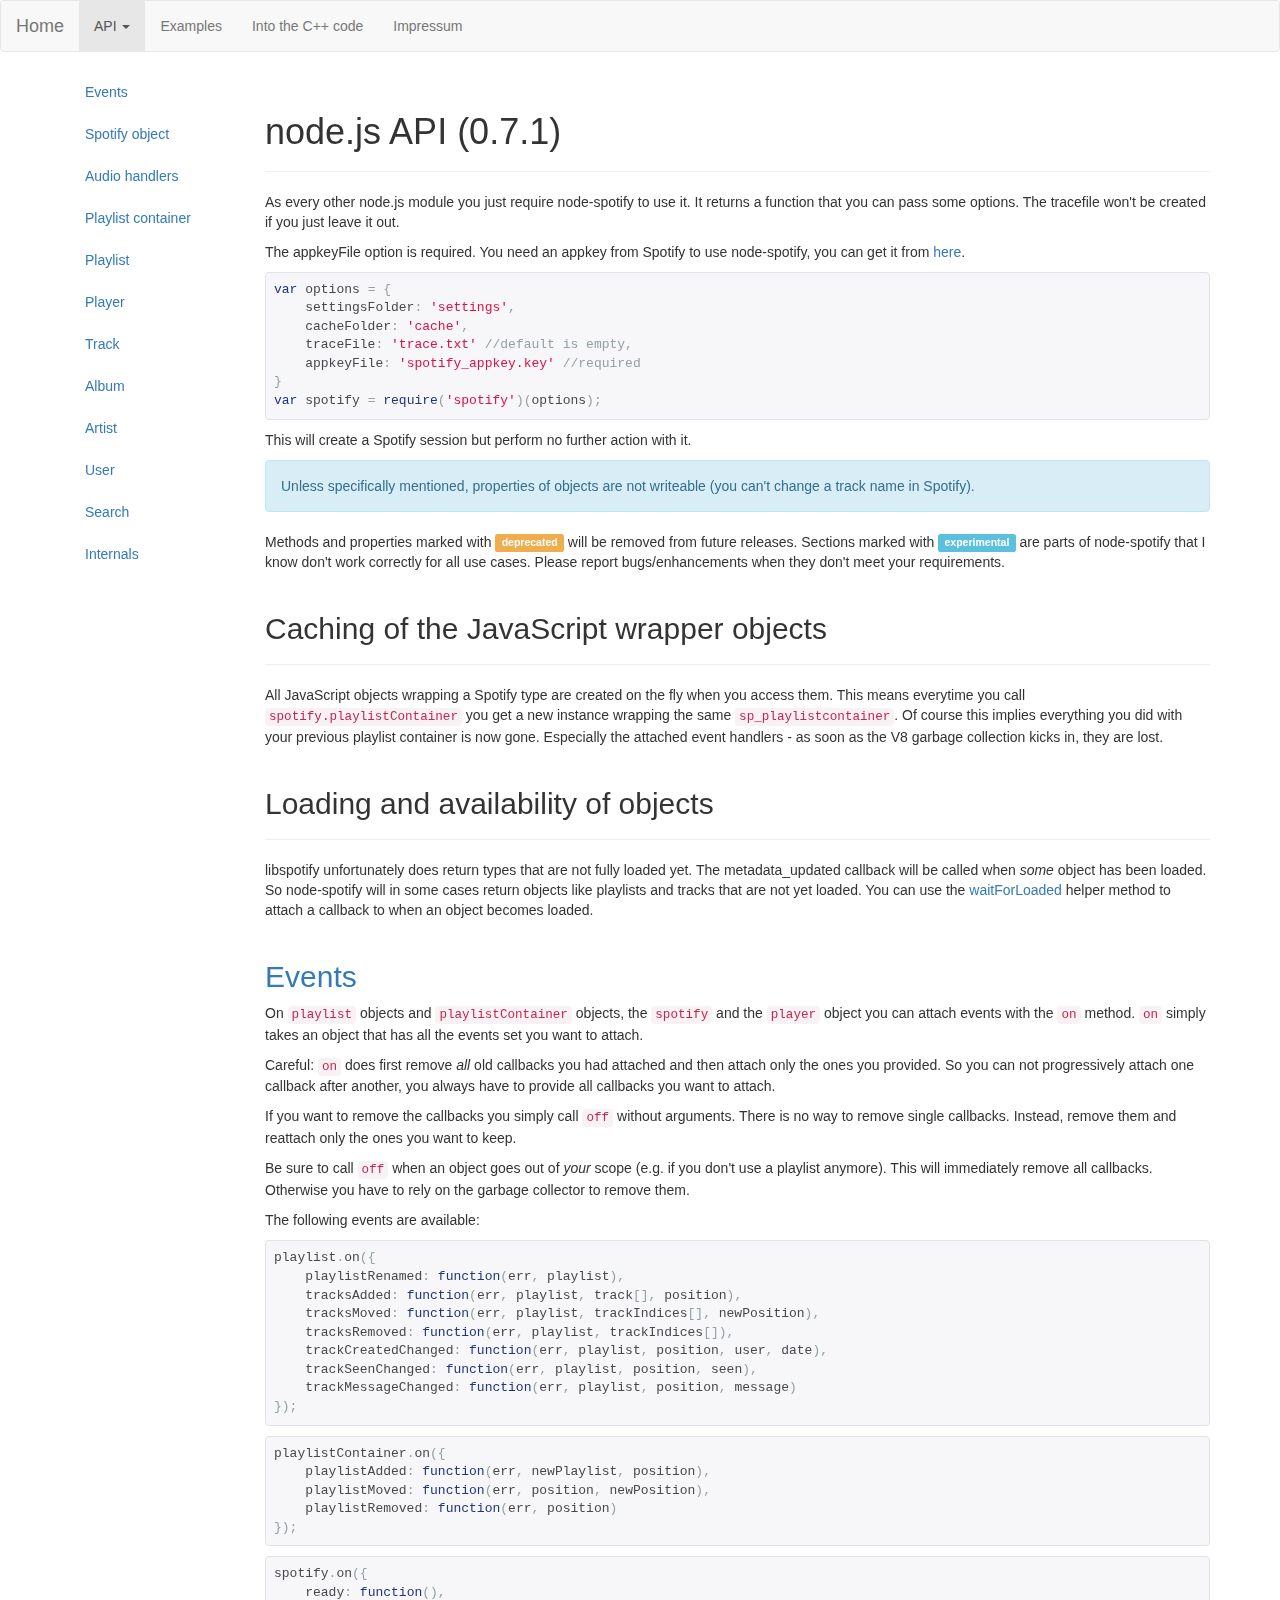
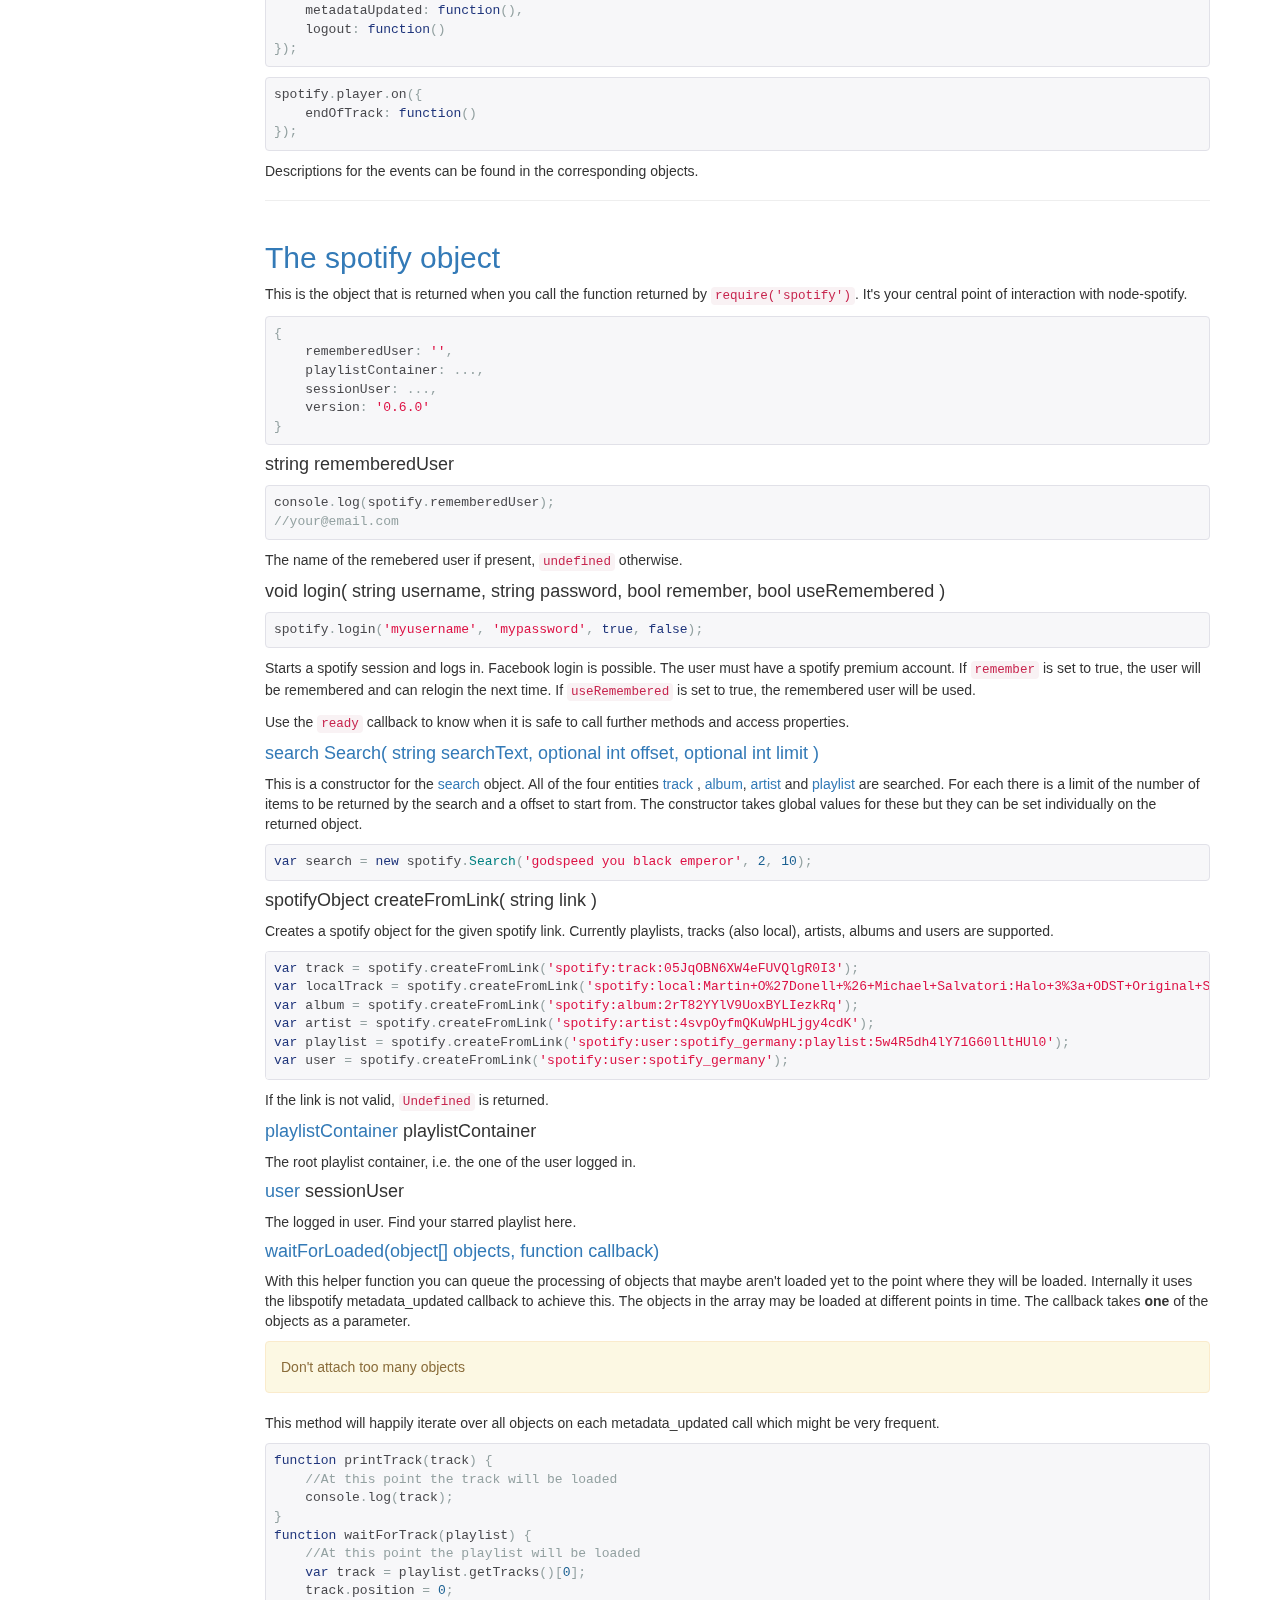
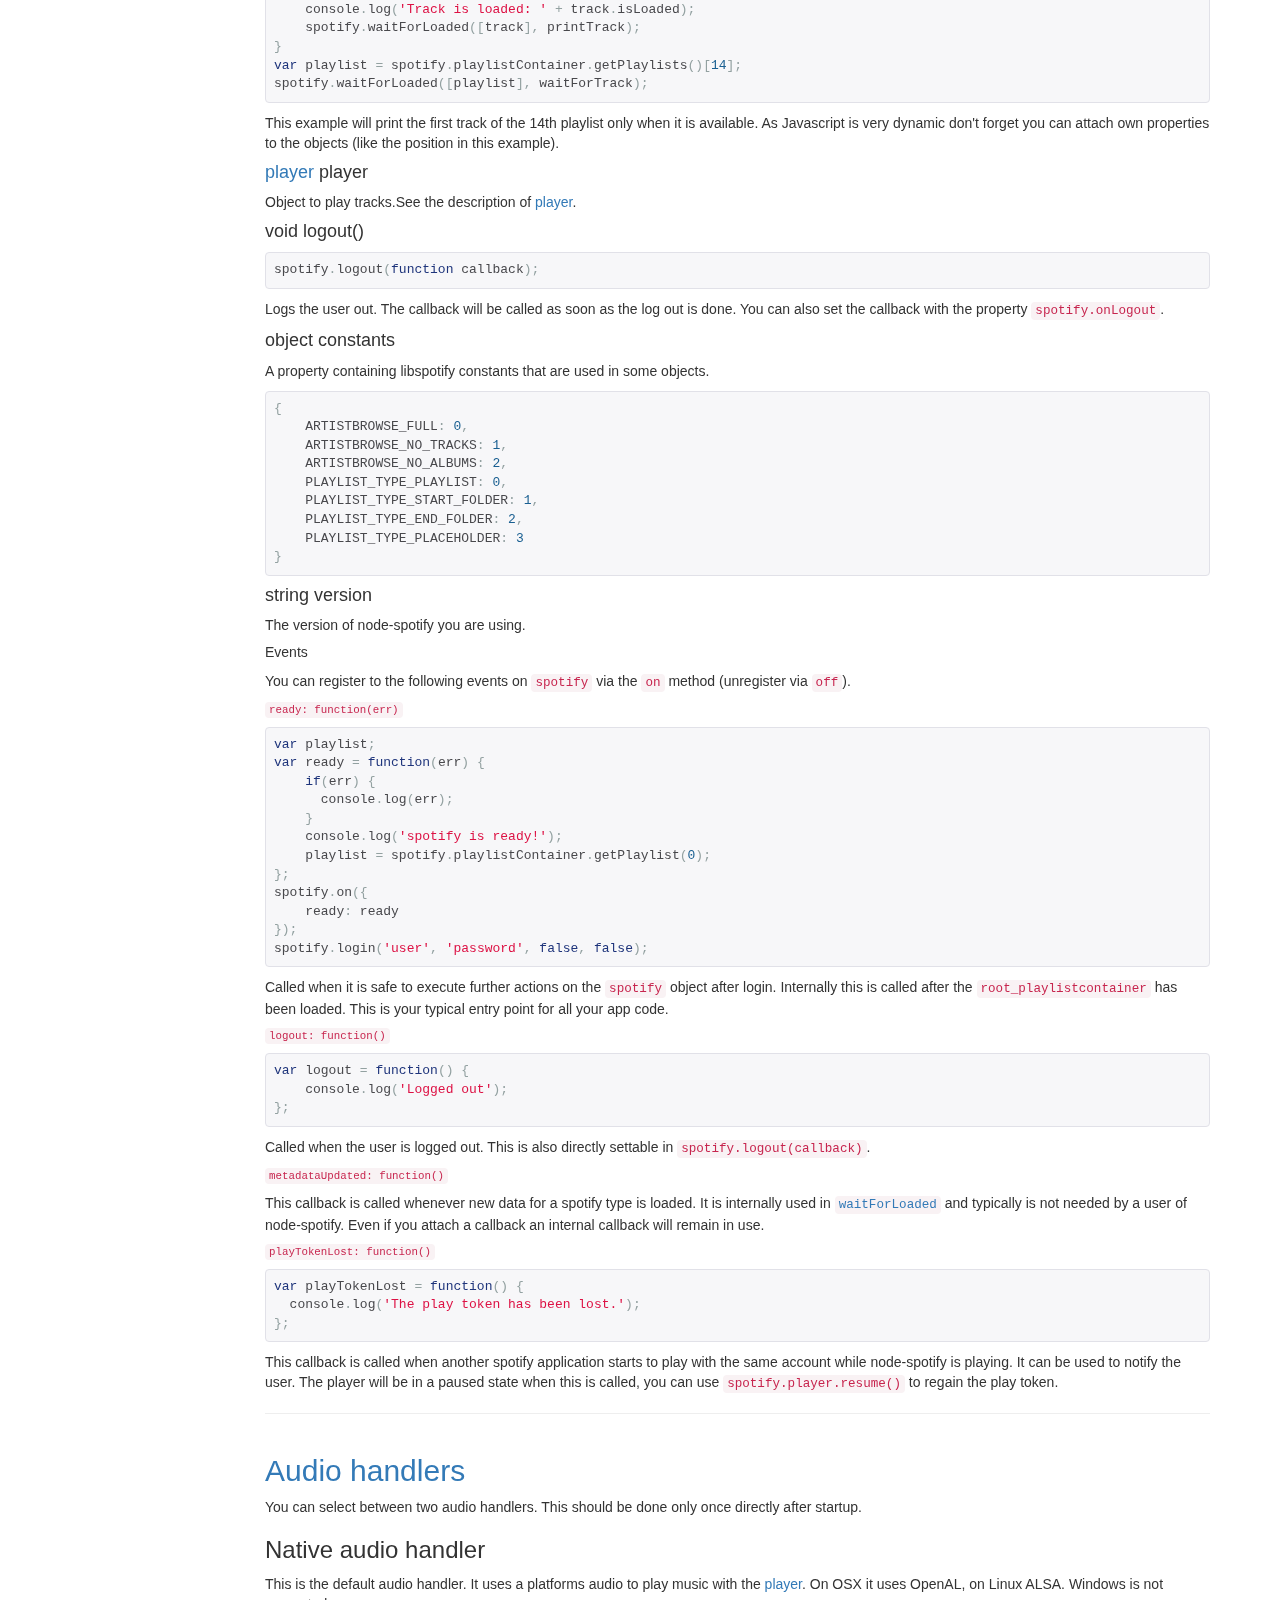
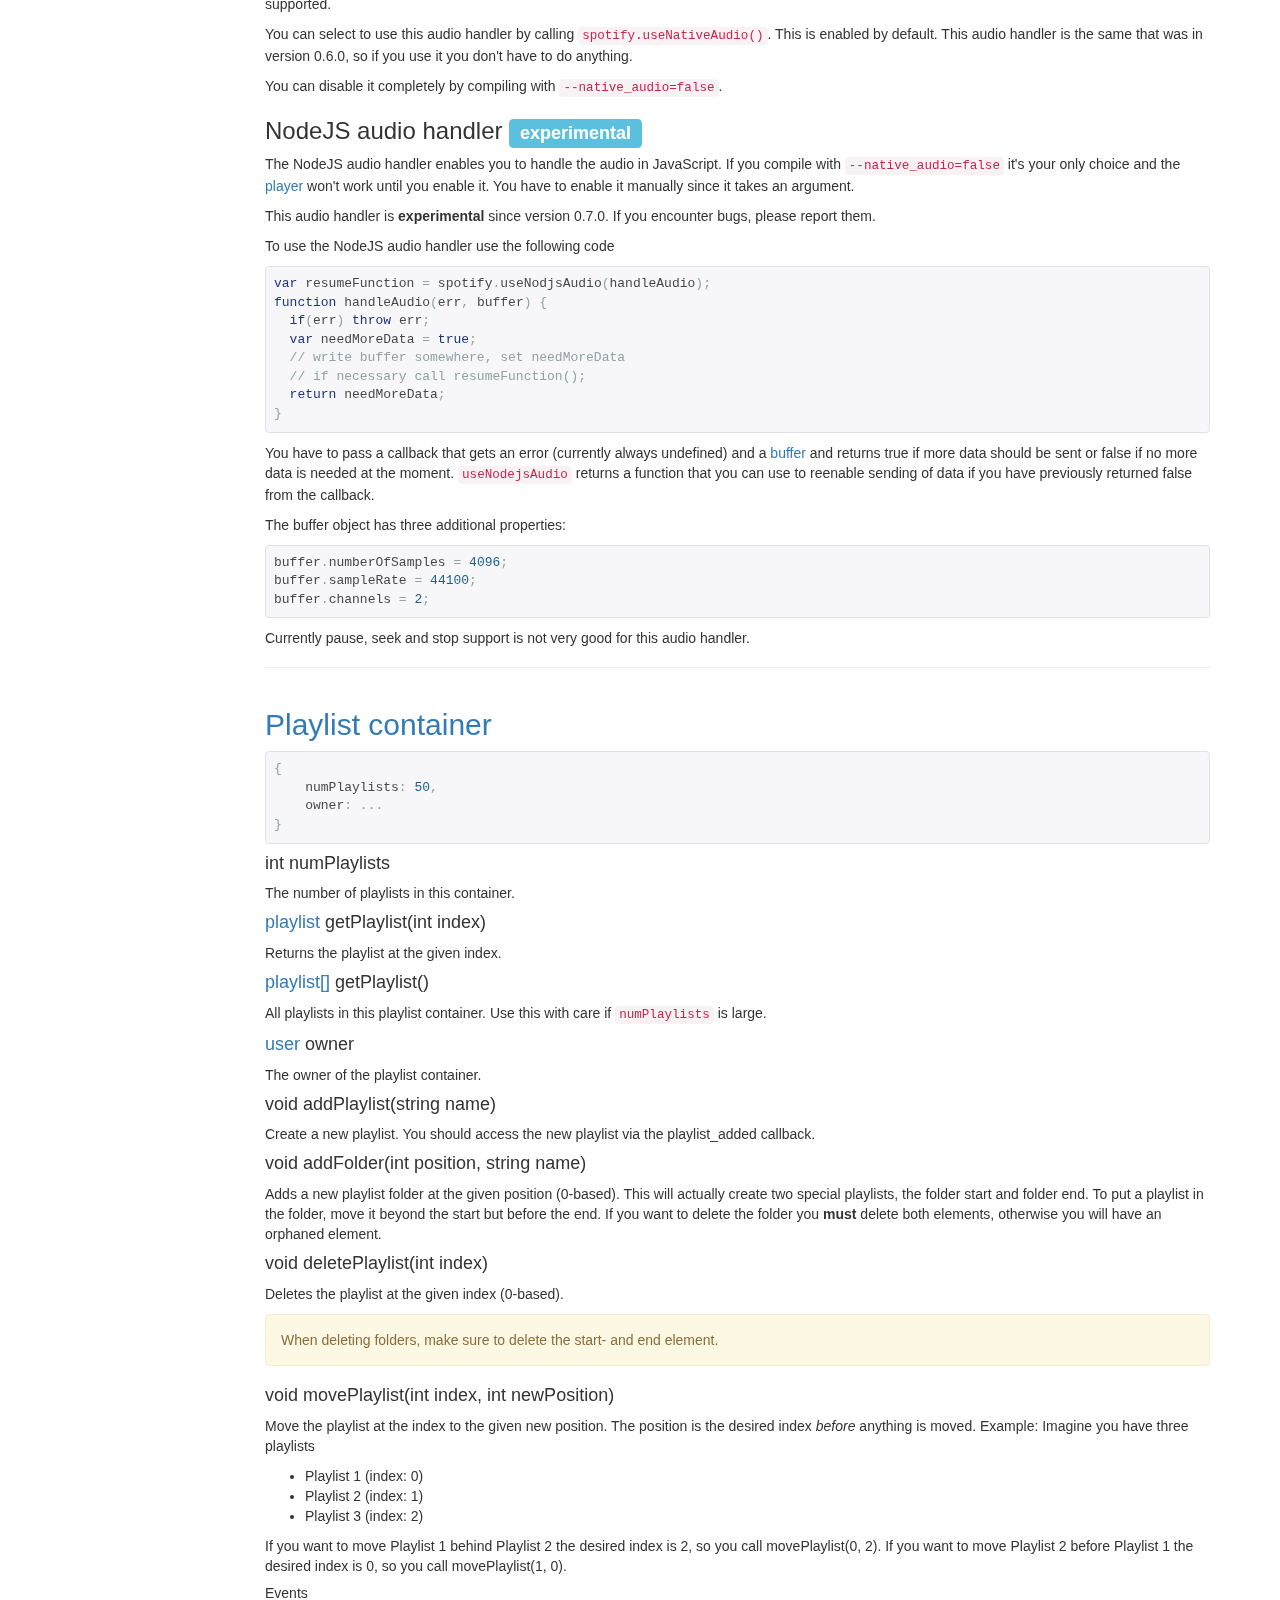
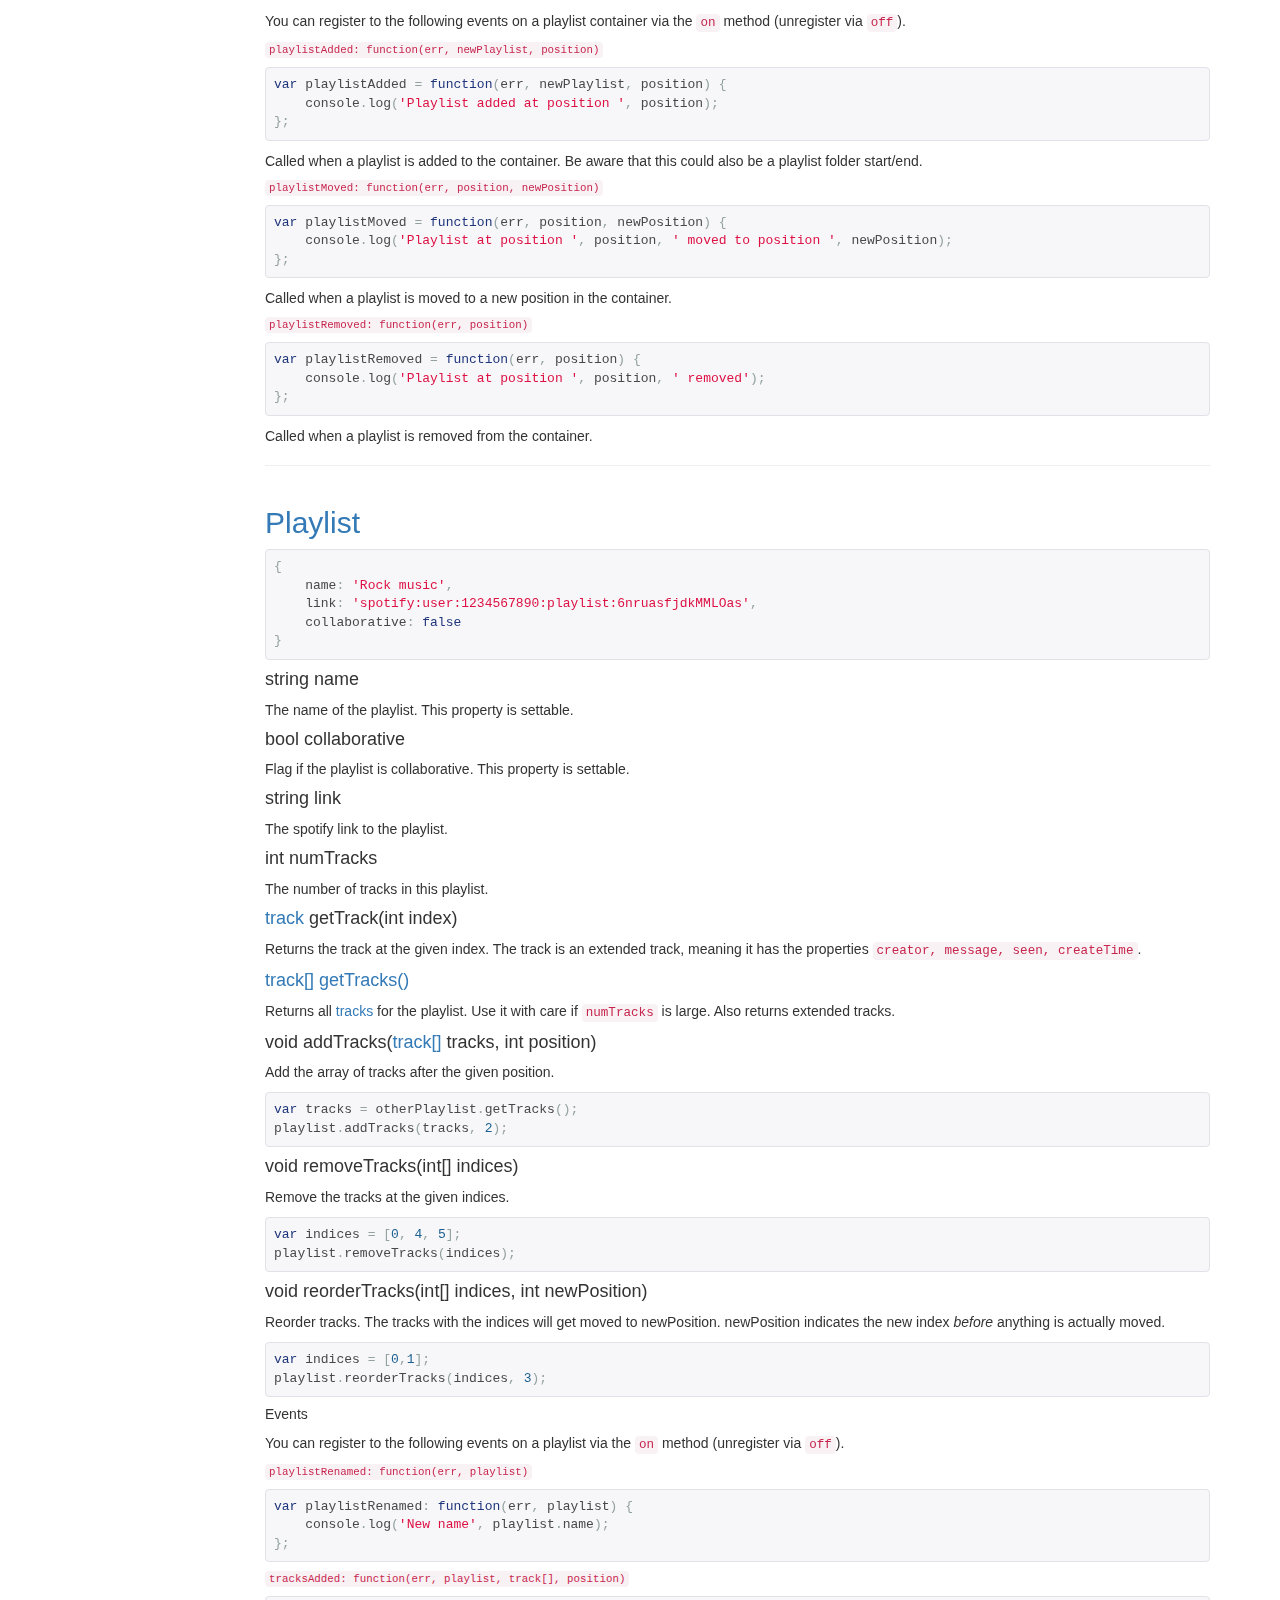
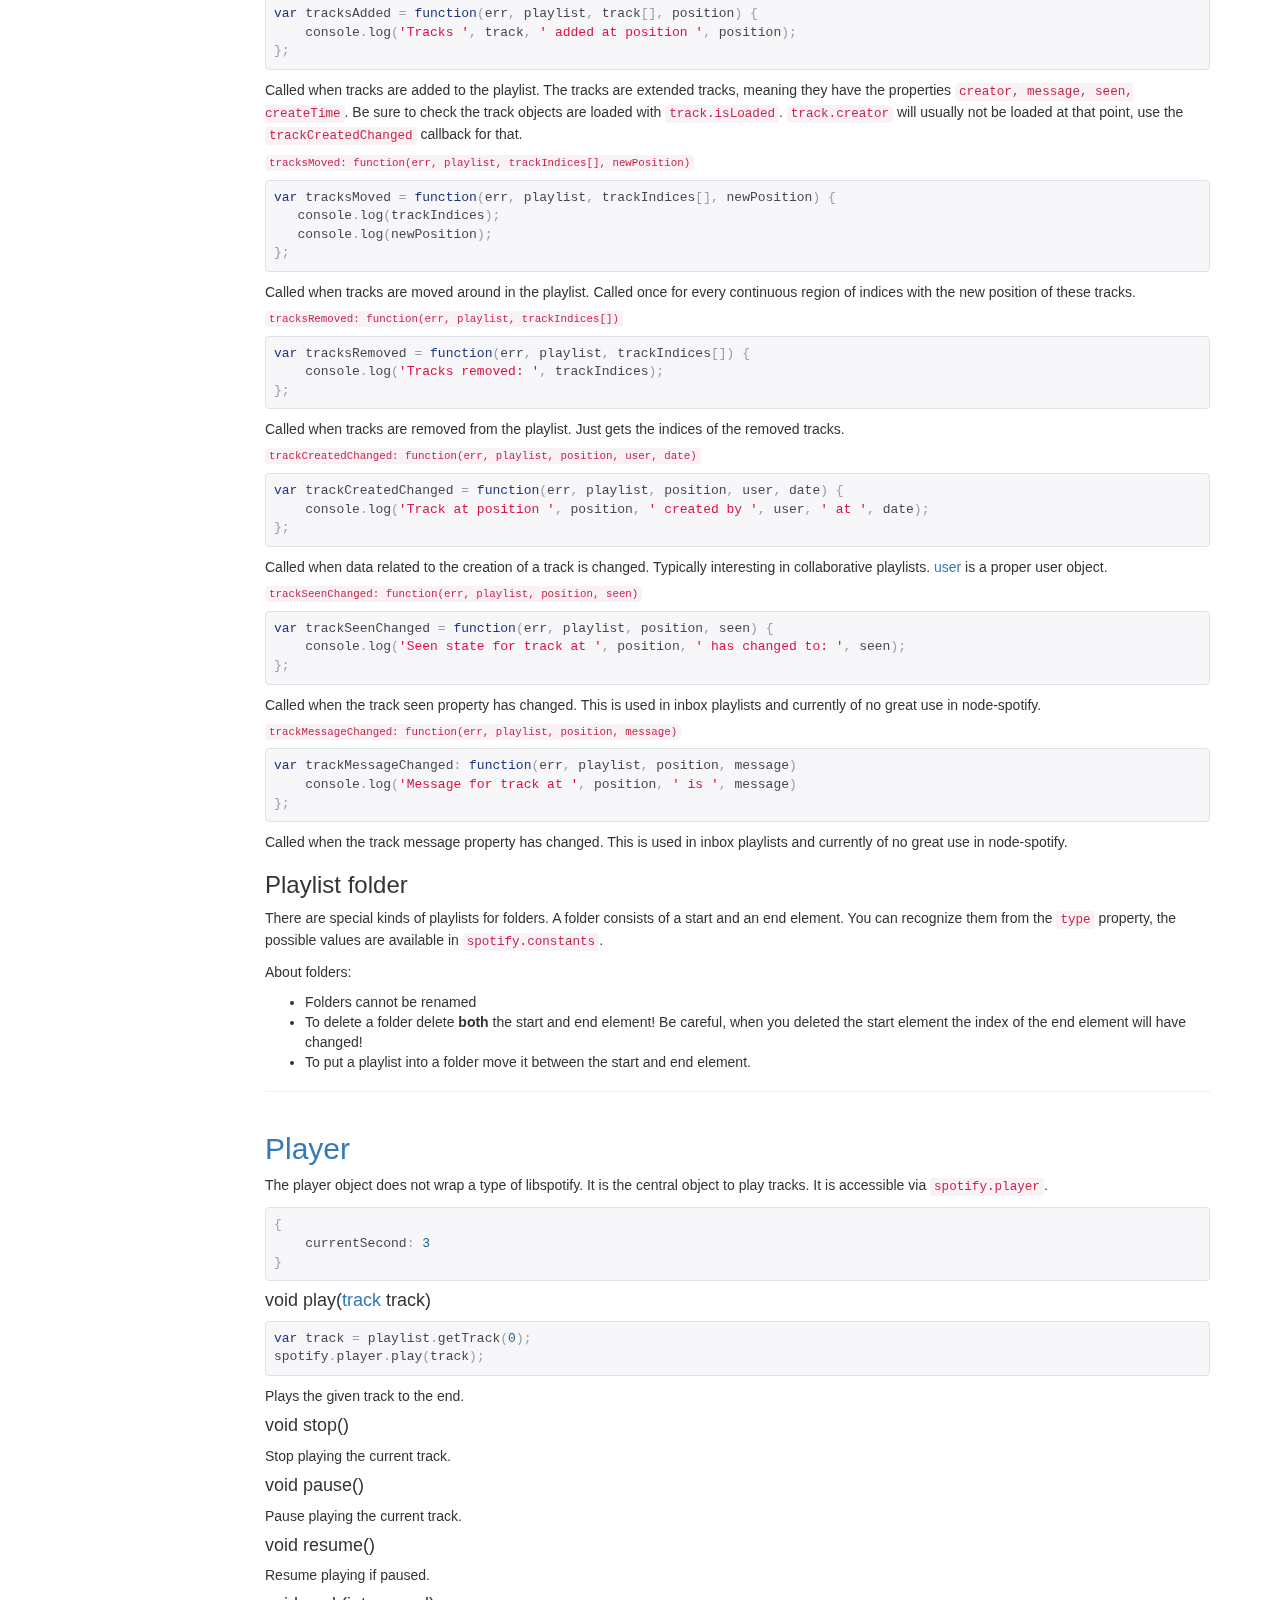
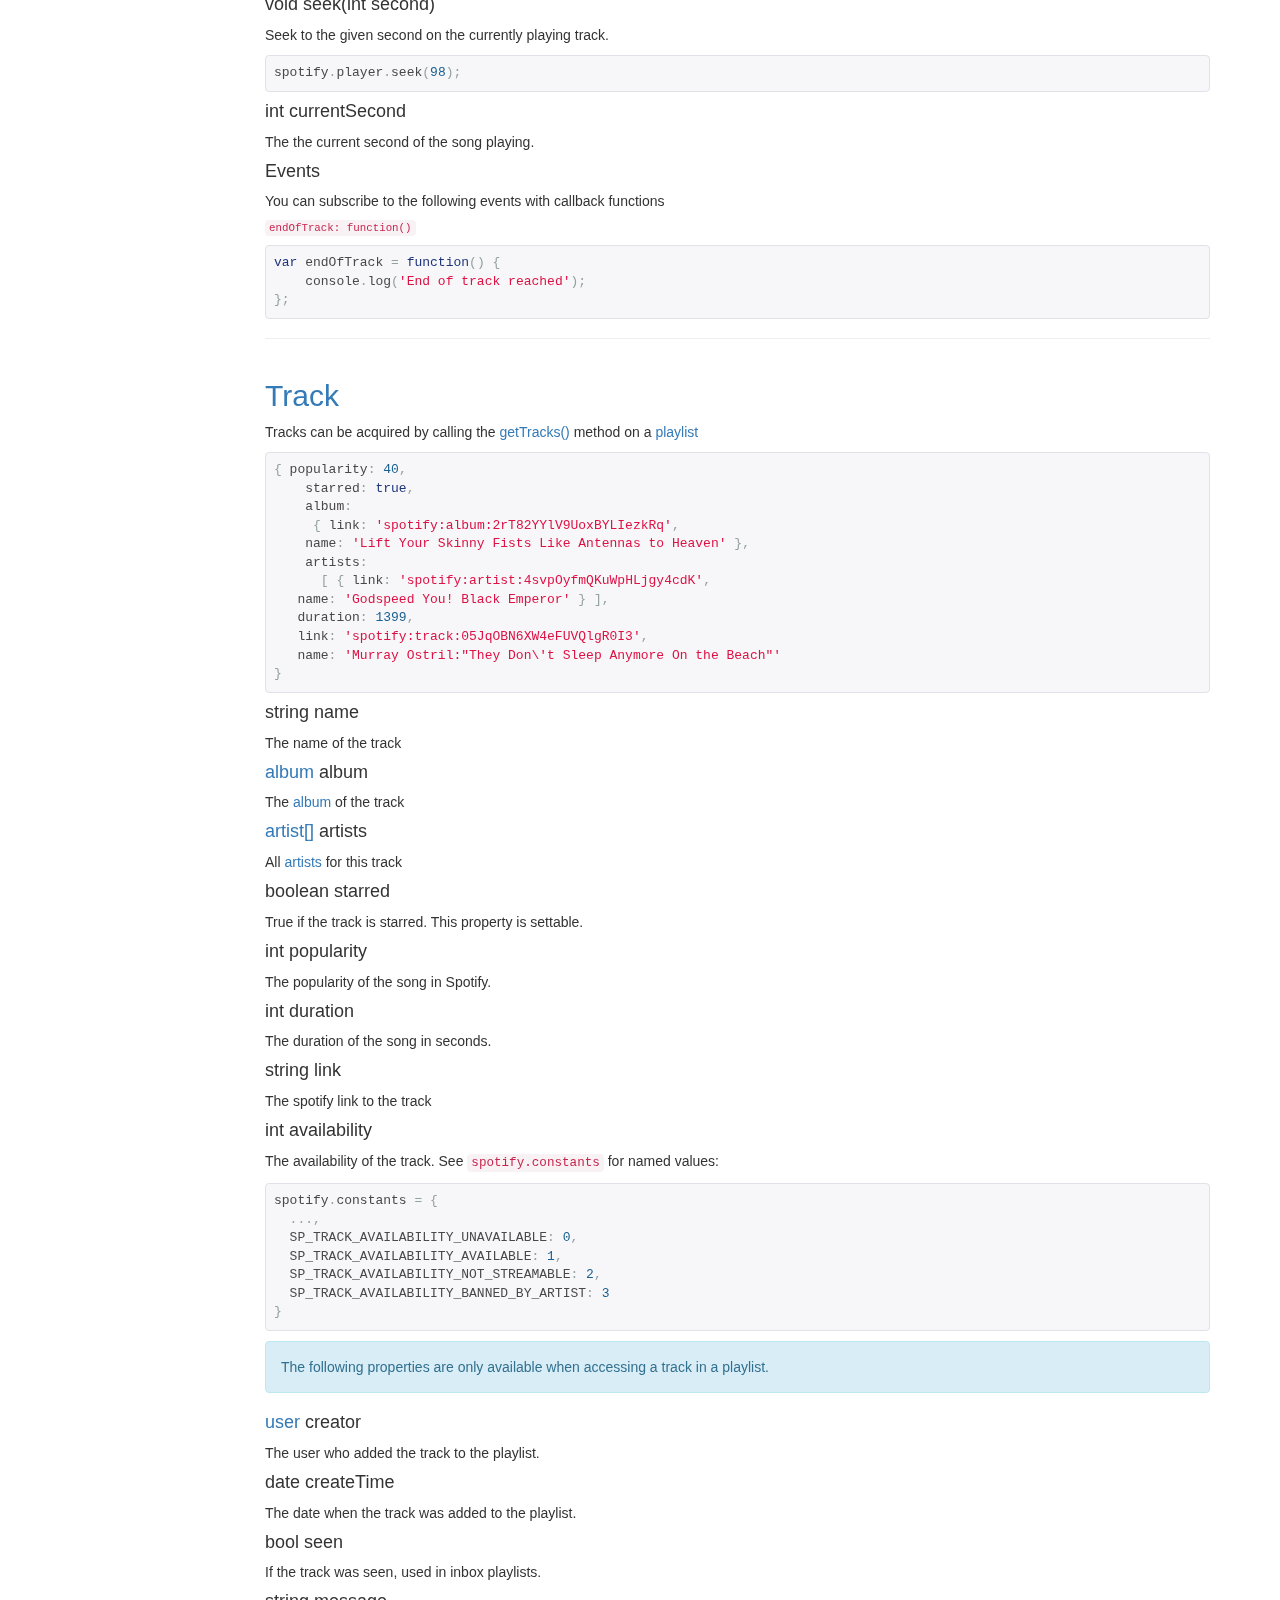
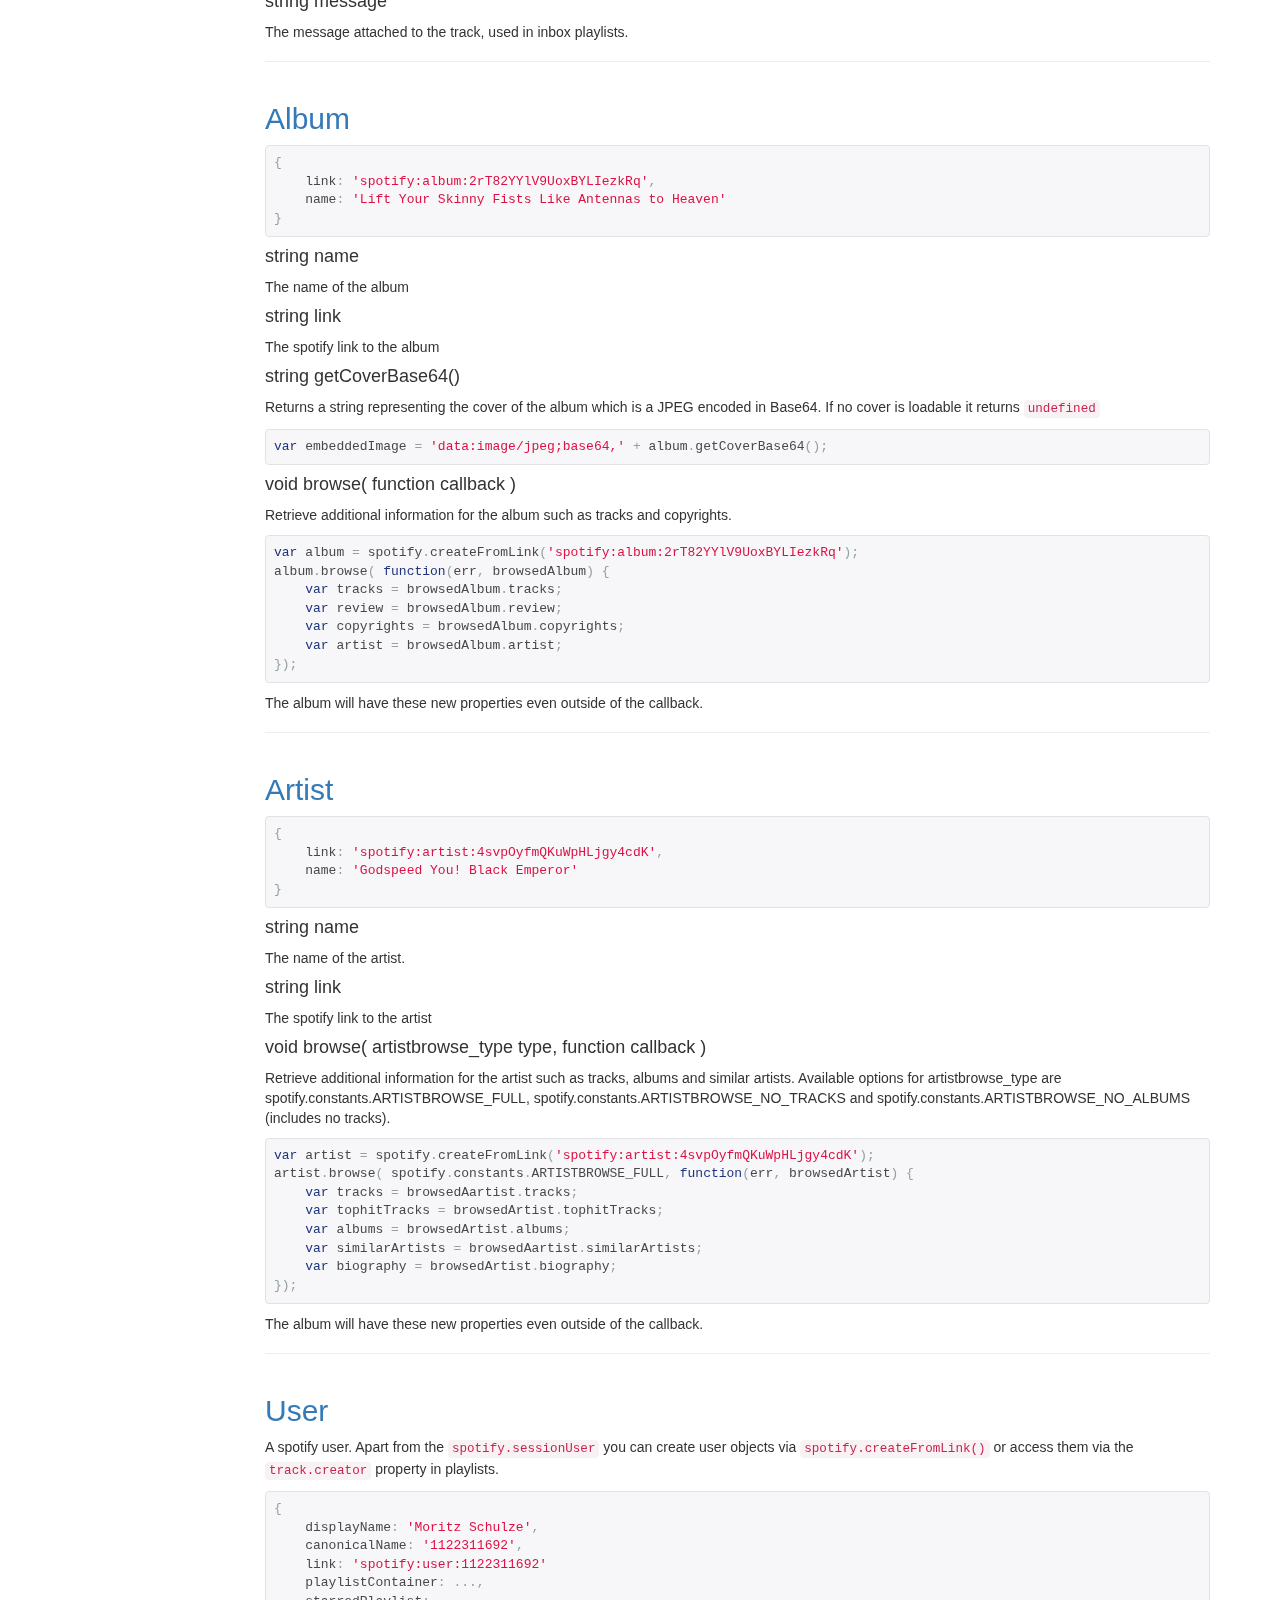
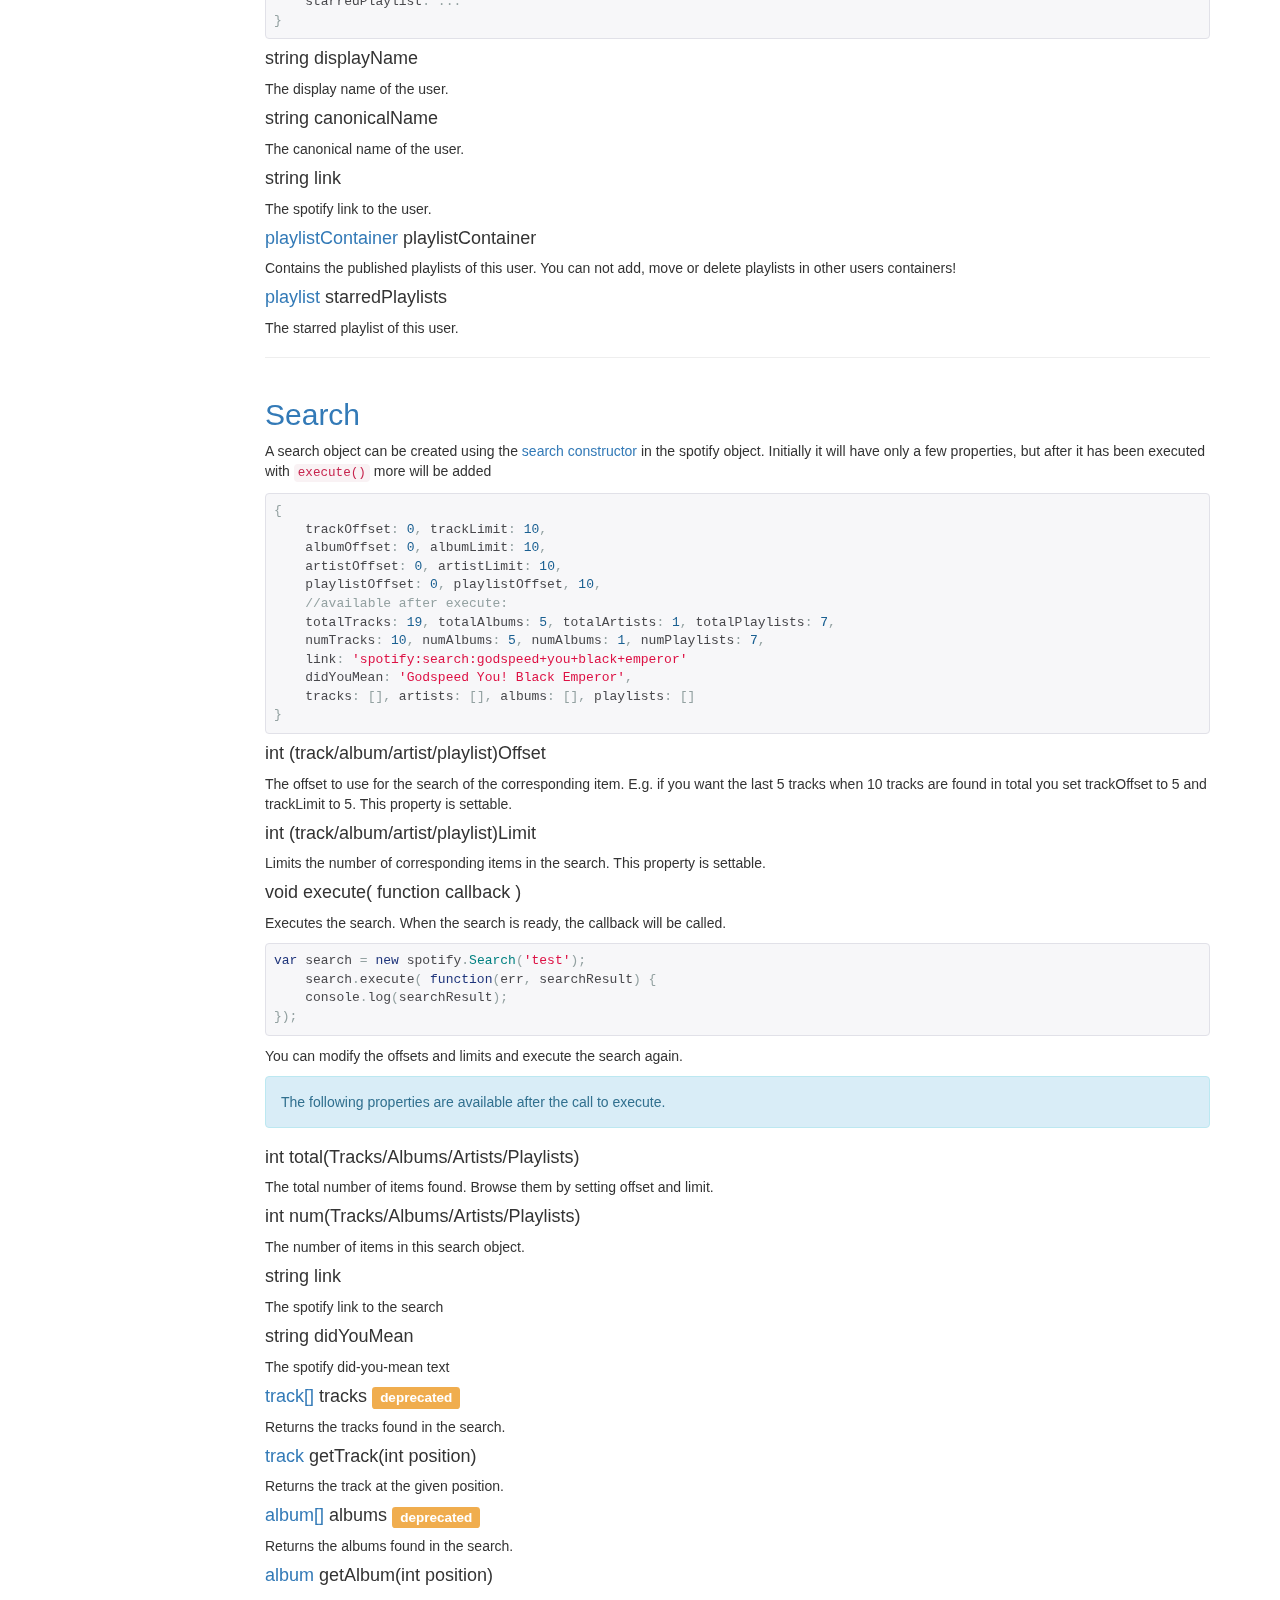
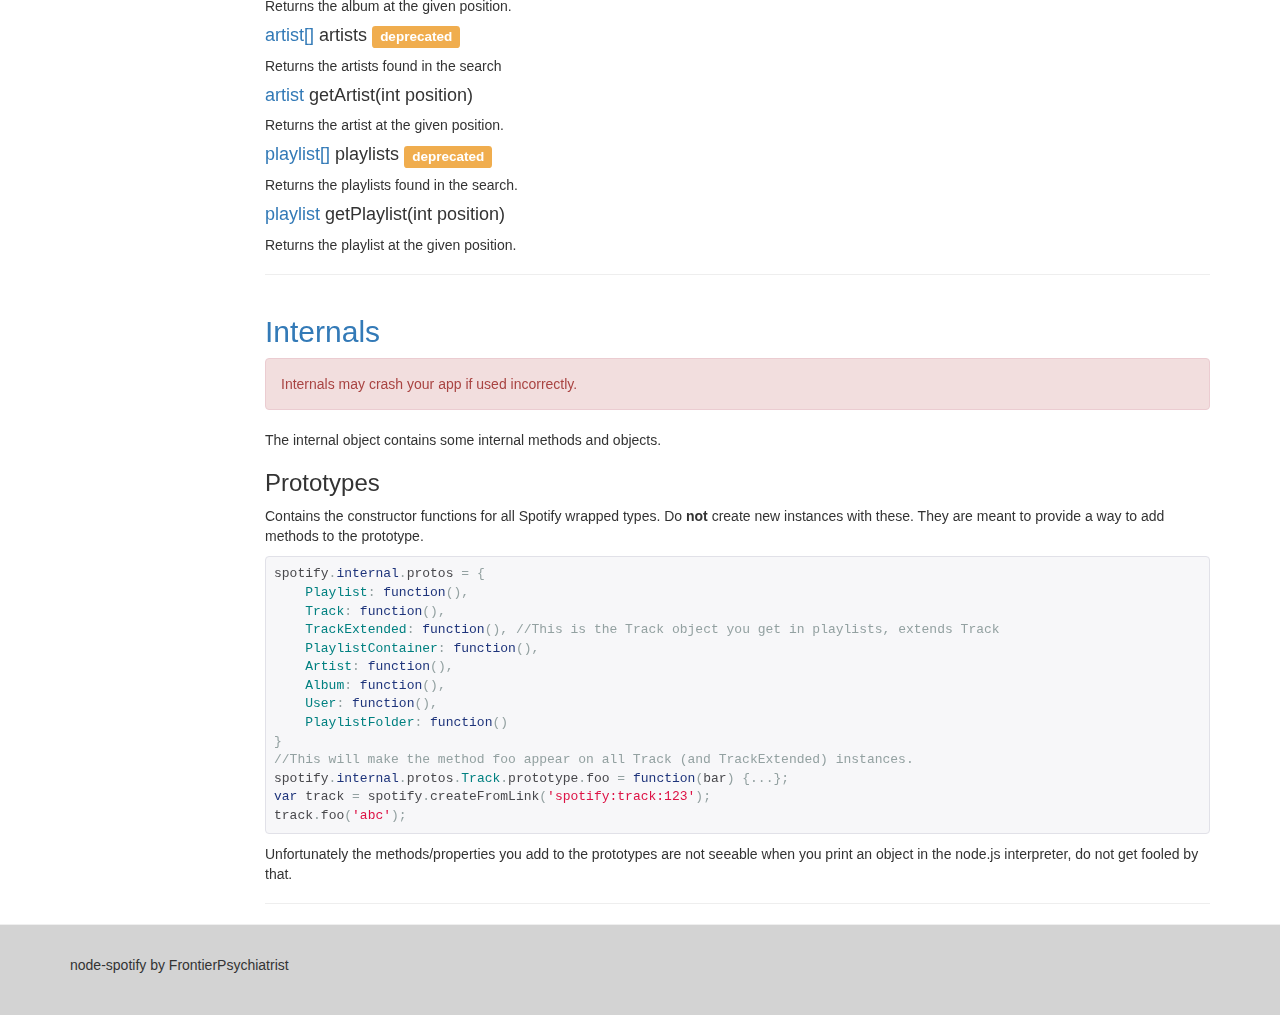
==== commit d1b076f3: "Corrected track availability position" ====
--- a/api.html
+++ b/api.html
@@ -164,13 +164,13 @@
    duration: 1399,
    link: 'spotify:track:05JqOBN6XW4eFUVQlgR0I3',
    name: 'Murray Ostril:"They Don\'t Sleep Anymore On the Beach"'
-}</pre><h4>string name</h4><p>The name of the track</p><h4><a href='#album'>album</a> album</h4><p>The <a href="#album">album</a> of the track</p><h4><a href='#artist'>artist[]</a> artists</h4><p>All <a href="#artist">artists</a> for this track</p><h4>boolean starred</h4><p>True if the track is starred. This property is settable.</p><h4>int popularity</h4><p>The popularity of the song in Spotify.</p><h4>int duration</h4><p>The duration of the song in seconds.</p><h4>string link</h4><p>The spotify link to the track</p><div class="alert alert-info">The following properties are only available when accessing a track in a playlist.</div><h4><a href='#user'>user</a> creator</h4><p>The user who added the track to the playlist.</p><h4>date createTime</h4><p>The date when the track was added to the playlist.</p><h4>bool seen</h4><p>If the track was seen, used in inbox playlists.</p><h4>string message</h4><p>The message attached to the track, used in inbox playlists.</p><h4>int availability</h4><p>The availability of the track. See <code>spotify.constants</code> for named values:</p><pre class="prettyprint">spotify.constants = {
+}</pre><h4>string name</h4><p>The name of the track</p><h4><a href='#album'>album</a> album</h4><p>The <a href="#album">album</a> of the track</p><h4><a href='#artist'>artist[]</a> artists</h4><p>All <a href="#artist">artists</a> for this track</p><h4>boolean starred</h4><p>True if the track is starred. This property is settable.</p><h4>int popularity</h4><p>The popularity of the song in Spotify.</p><h4>int duration</h4><p>The duration of the song in seconds.</p><h4>string link</h4><p>The spotify link to the track</p><h4>int availability</h4><p>The availability of the track. See <code>spotify.constants</code> for named values:</p><pre class="prettyprint">spotify.constants = {
   ...,
   SP_TRACK_AVAILABILITY_UNAVAILABLE: 0,
   SP_TRACK_AVAILABILITY_AVAILABLE: 1,
   SP_TRACK_AVAILABILITY_NOT_STREAMABLE: 2,
   SP_TRACK_AVAILABILITY_BANNED_BY_ARTIST: 3
-}</pre></div><div class="page-header"><h2><a id="album">Album</a></h2><pre class="prettyprint">{
+}</pre><div class="alert alert-info">The following properties are only available when accessing a track in a playlist.</div><h4><a href='#user'>user</a> creator</h4><p>The user who added the track to the playlist.</p><h4>date createTime</h4><p>The date when the track was added to the playlist.</p><h4>bool seen</h4><p>If the track was seen, used in inbox playlists.</p><h4>string message</h4><p>The message attached to the track, used in inbox playlists.</p></div><div class="page-header"><h2><a id="album">Album</a></h2><pre class="prettyprint">{
     link: 'spotify:album:2rT82YYlV9UoxBYLIezkRq',
     name: 'Lift Your Skinny Fists Like Antennas to Heaven'
 }</pre><h4>string name</h4><p>The name of the album</p><h4>string link</h4><p>The spotify link to the album</p><h4>string getCoverBase64()</h4><p>Returns a string representing the cover of the album which is a JPEG encoded in Base64. If no cover is loadable
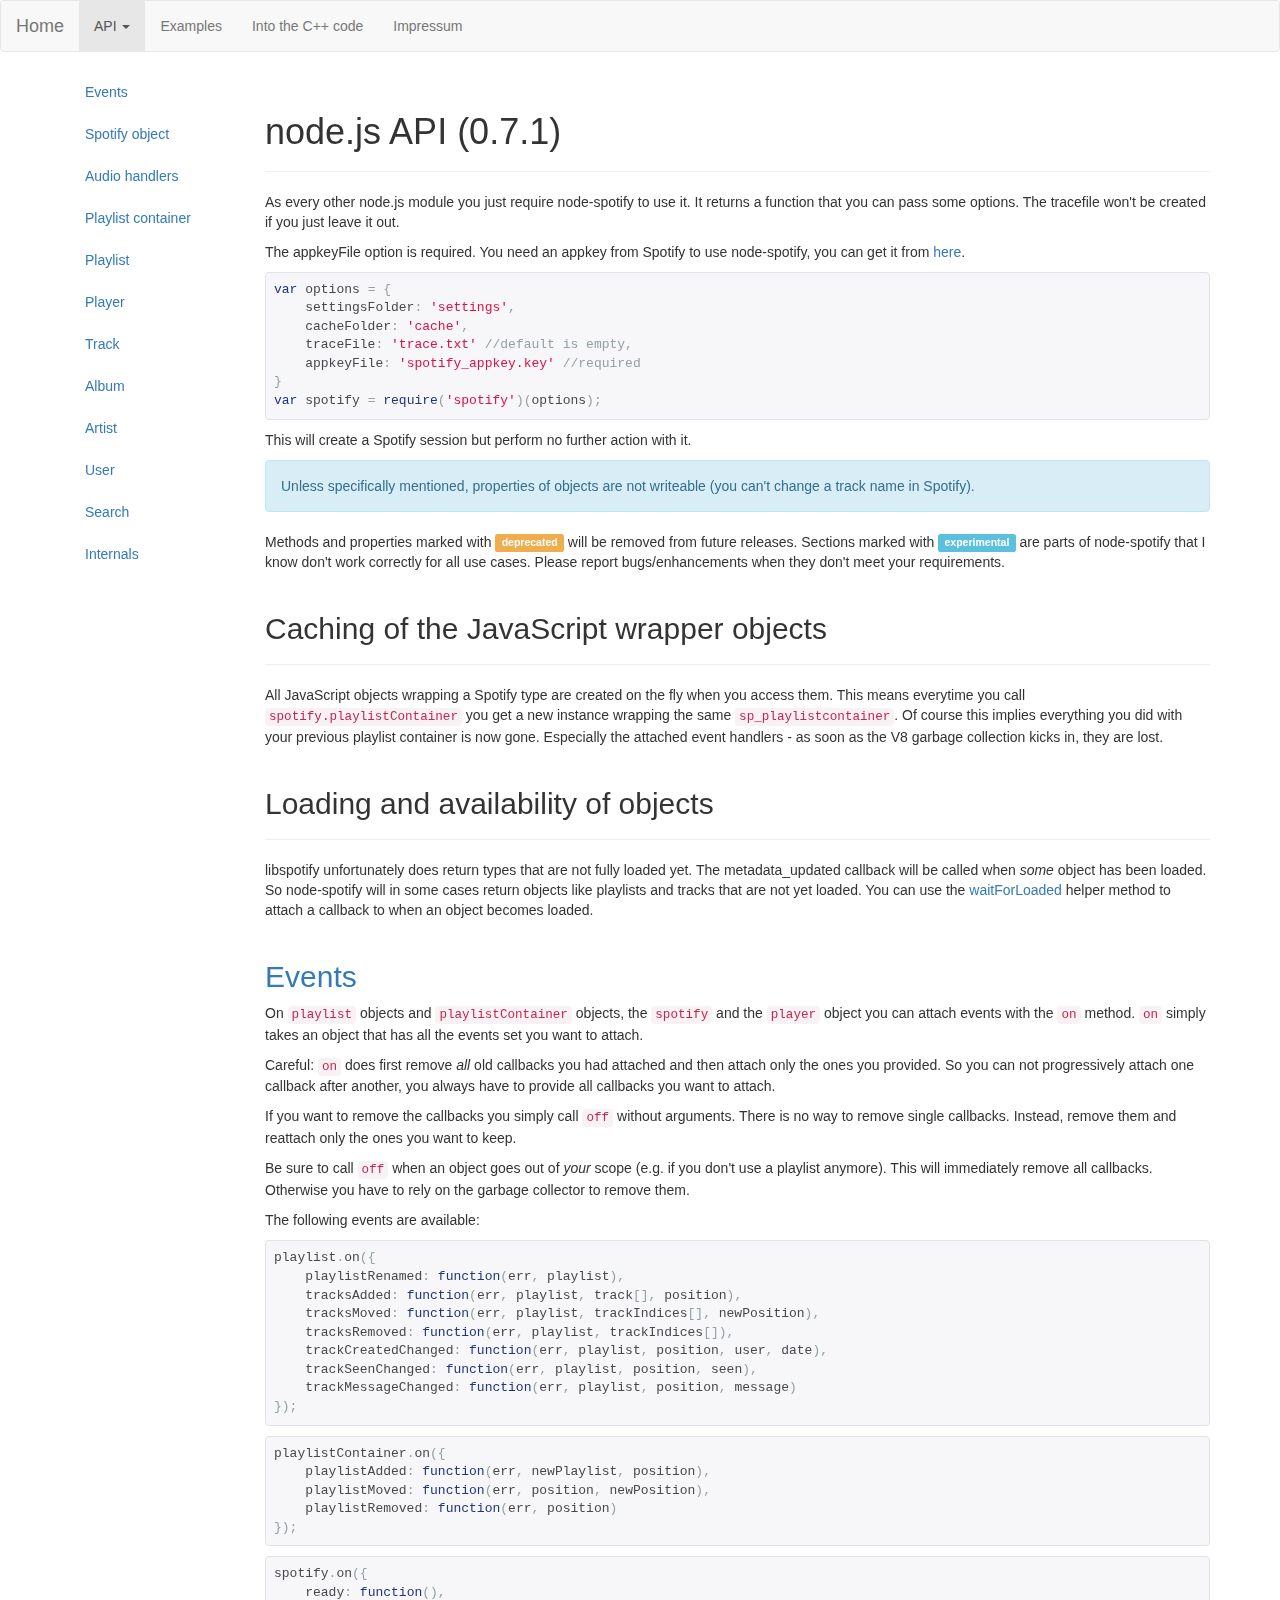
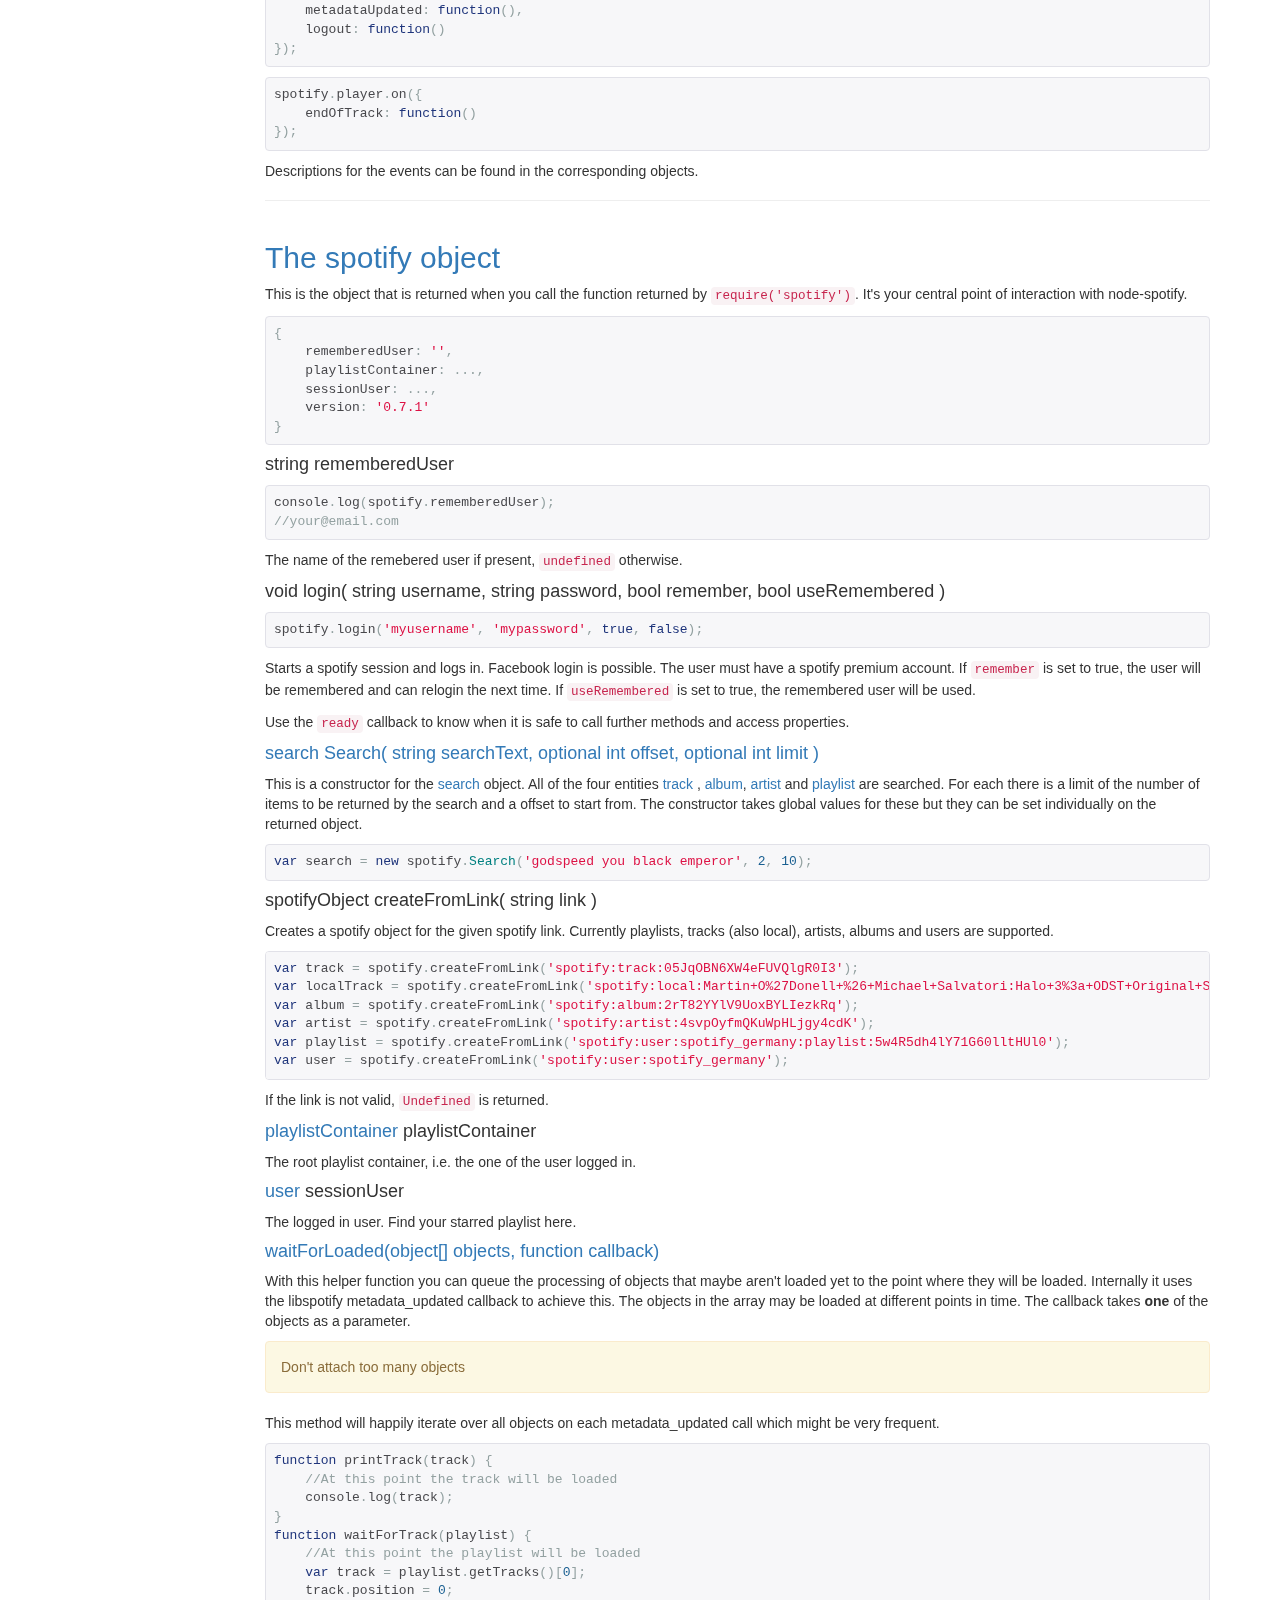
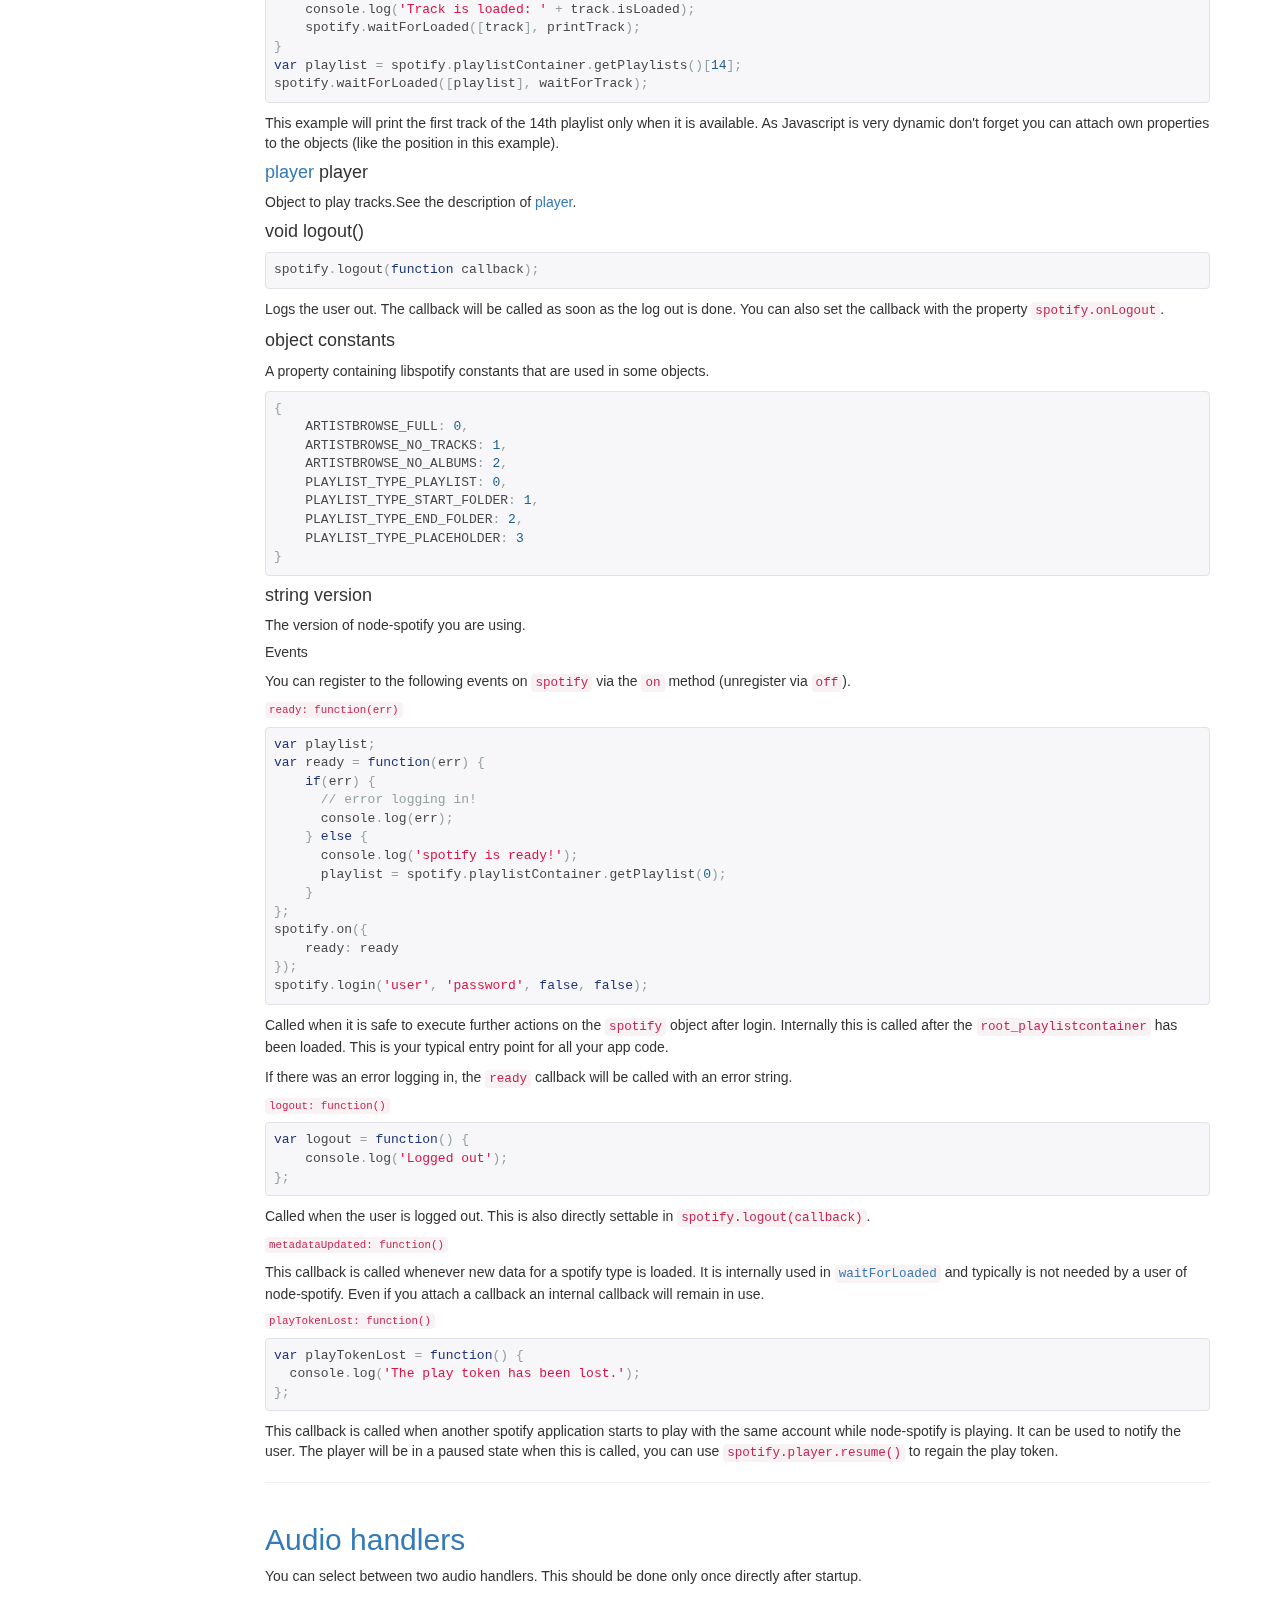
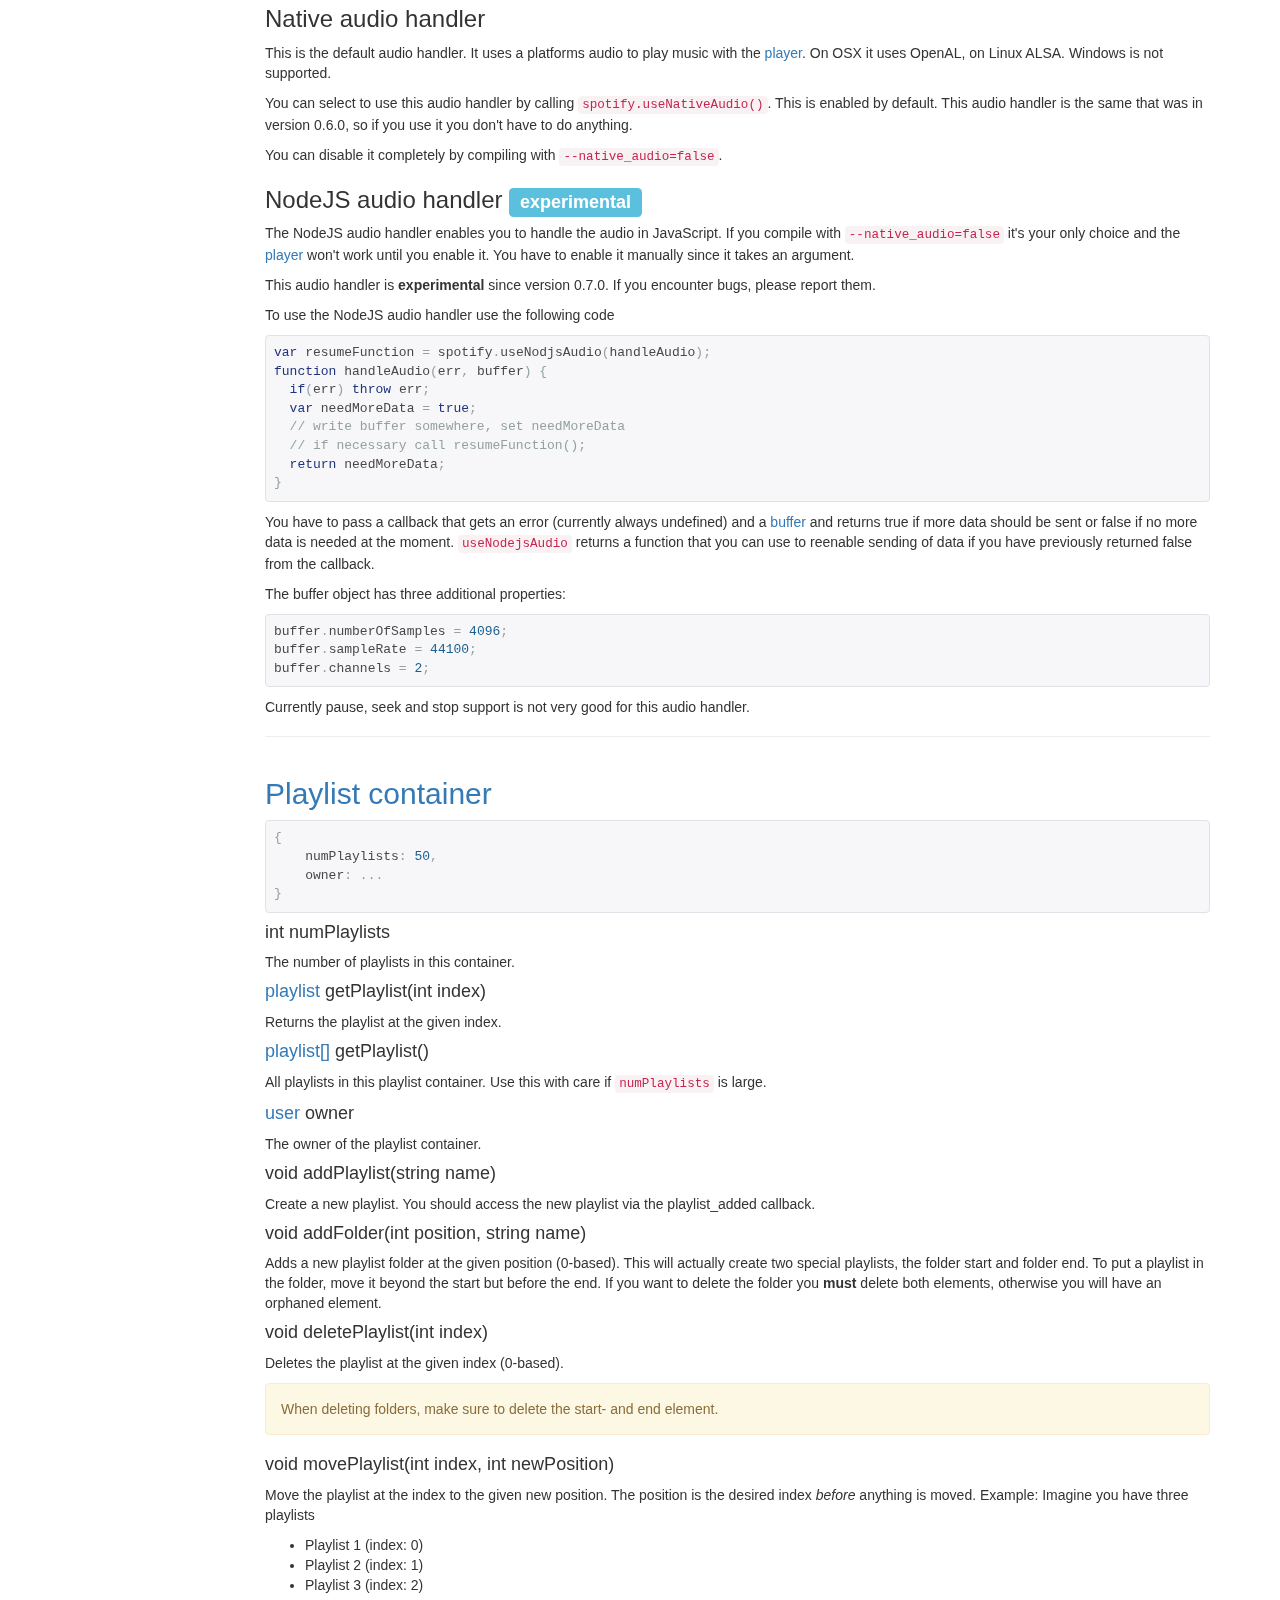
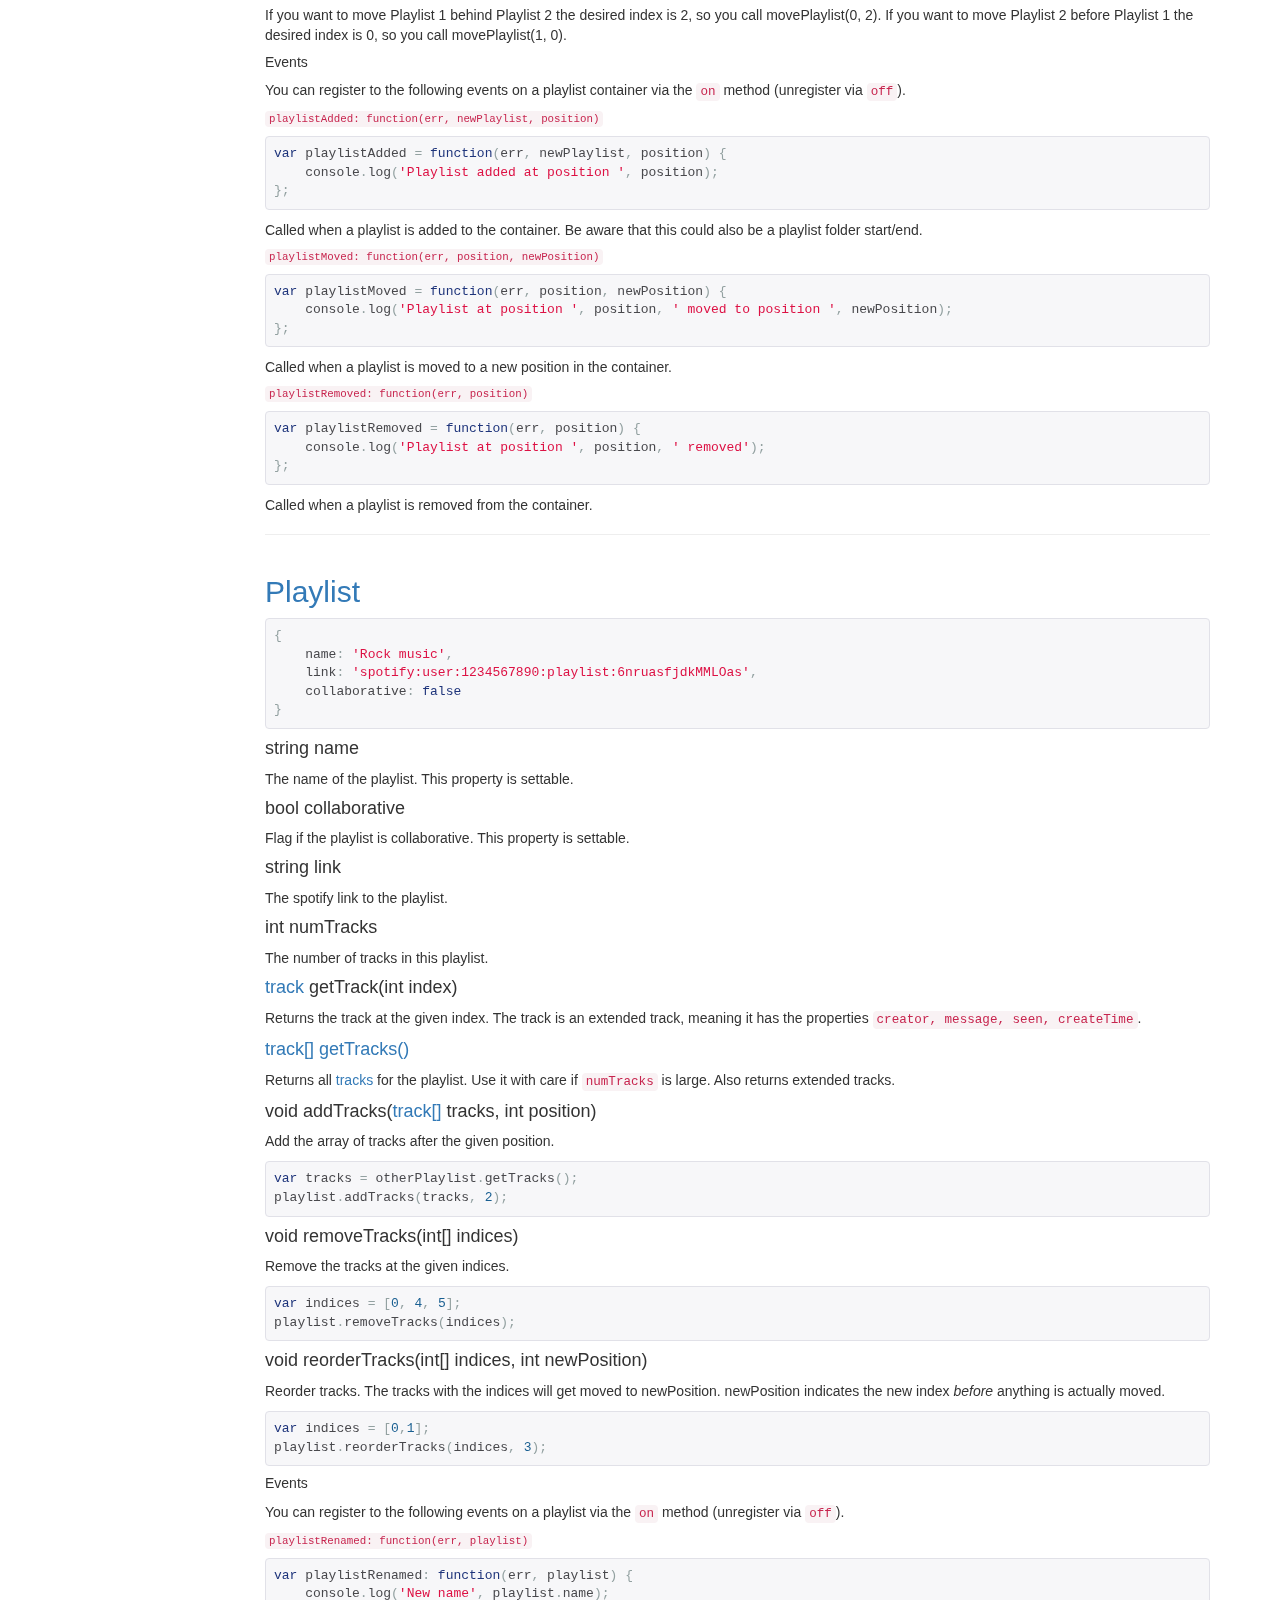
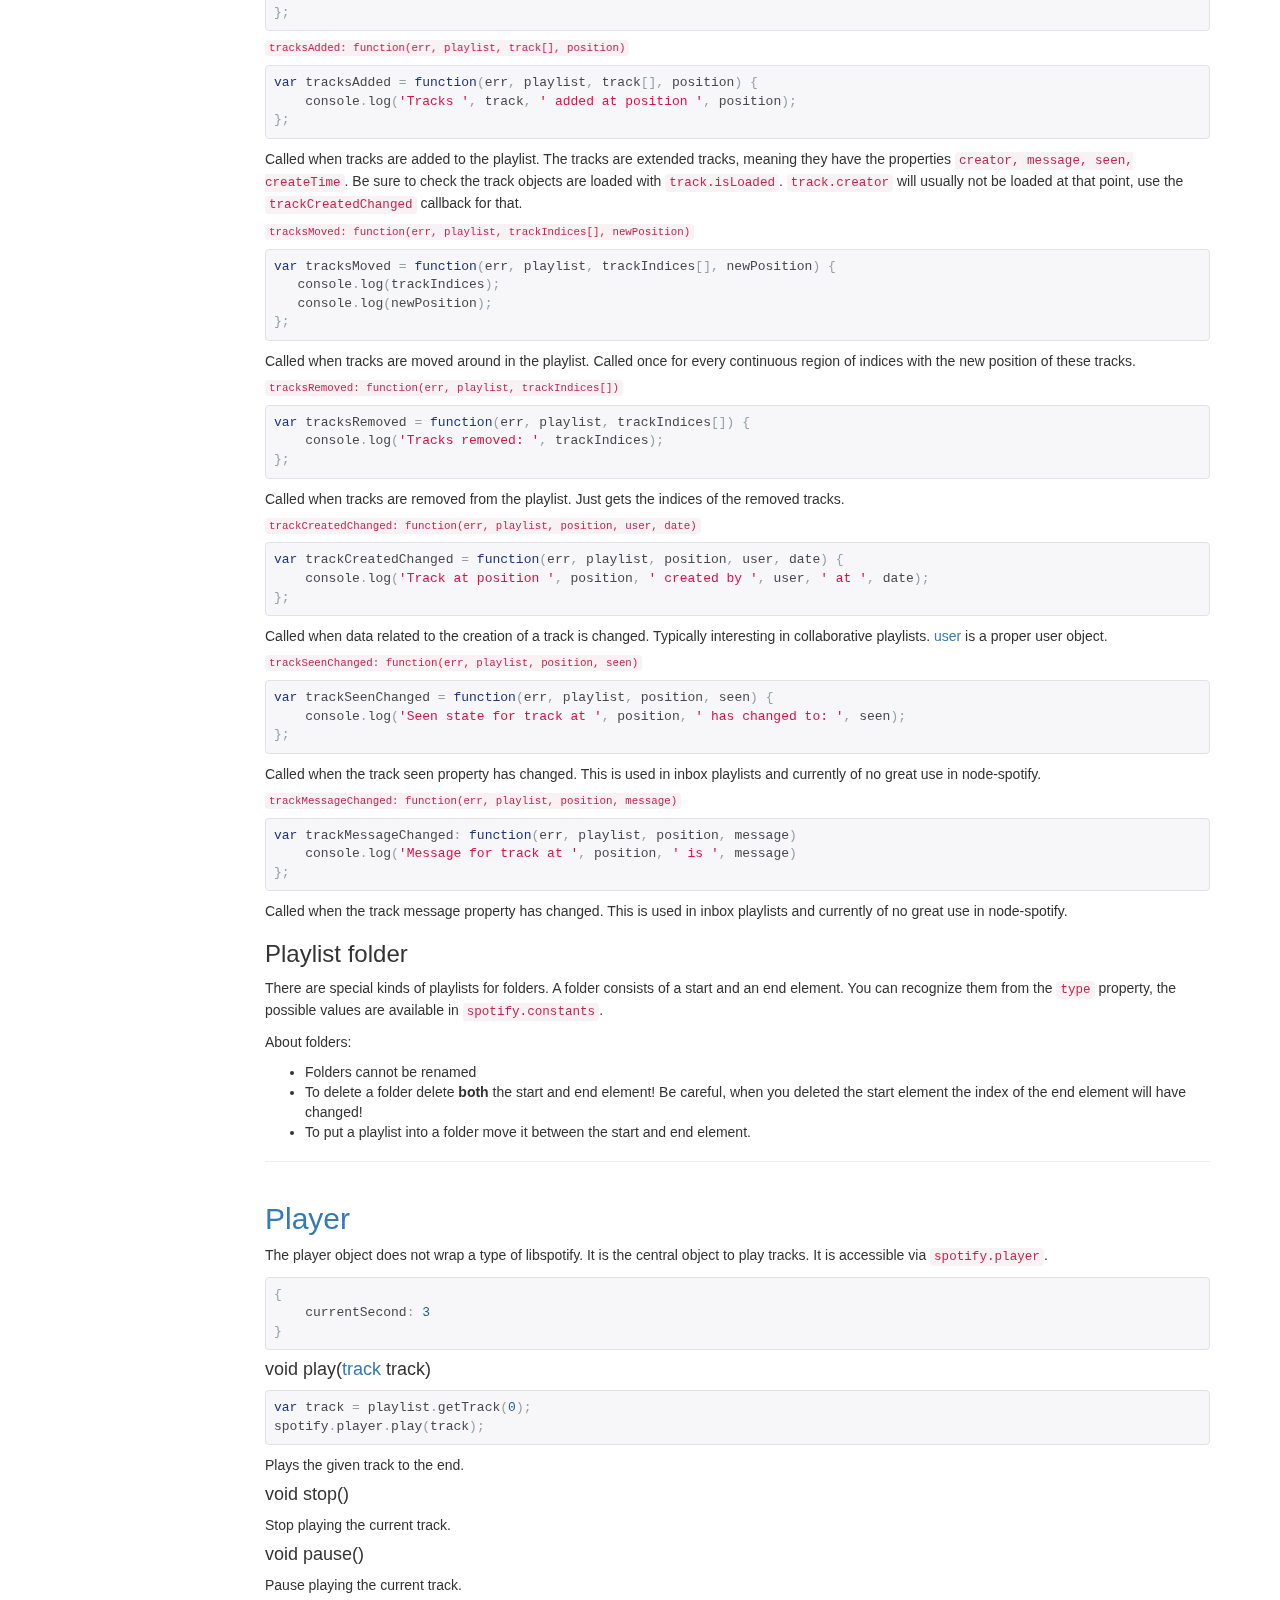
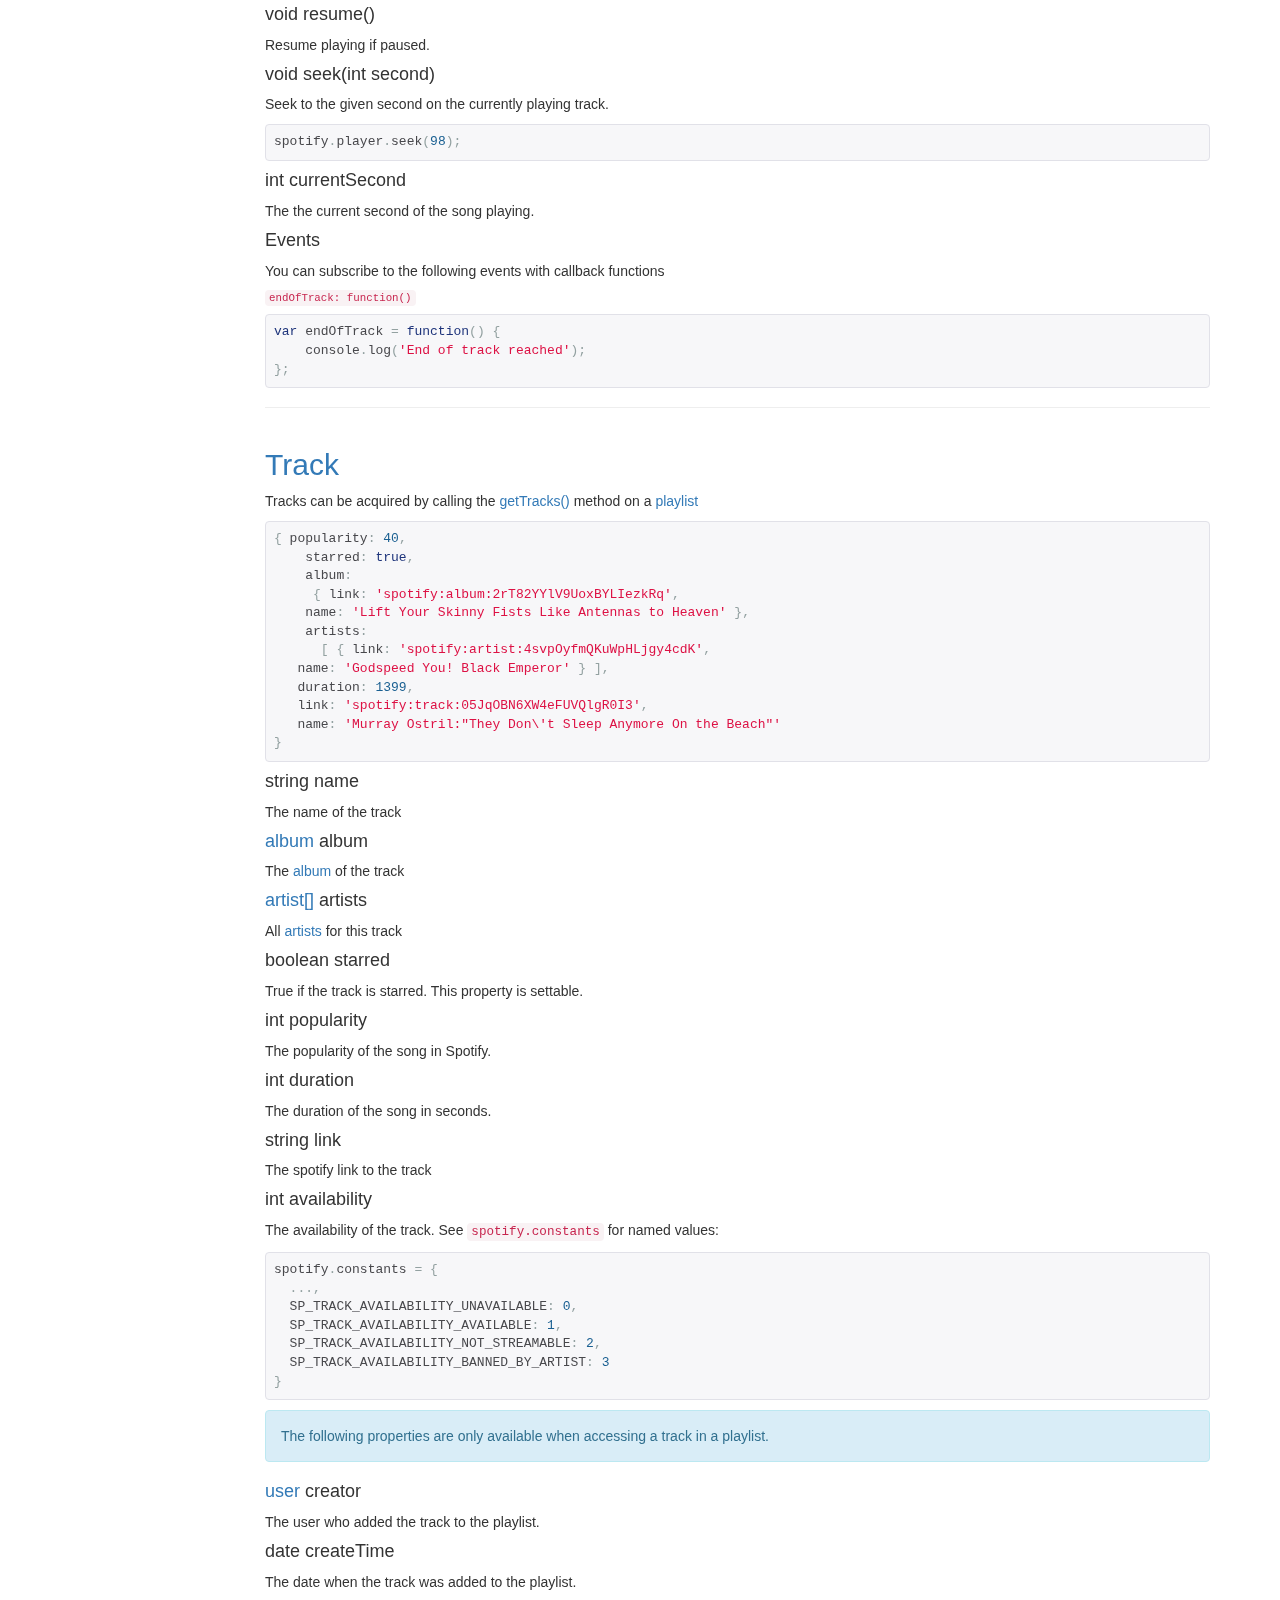
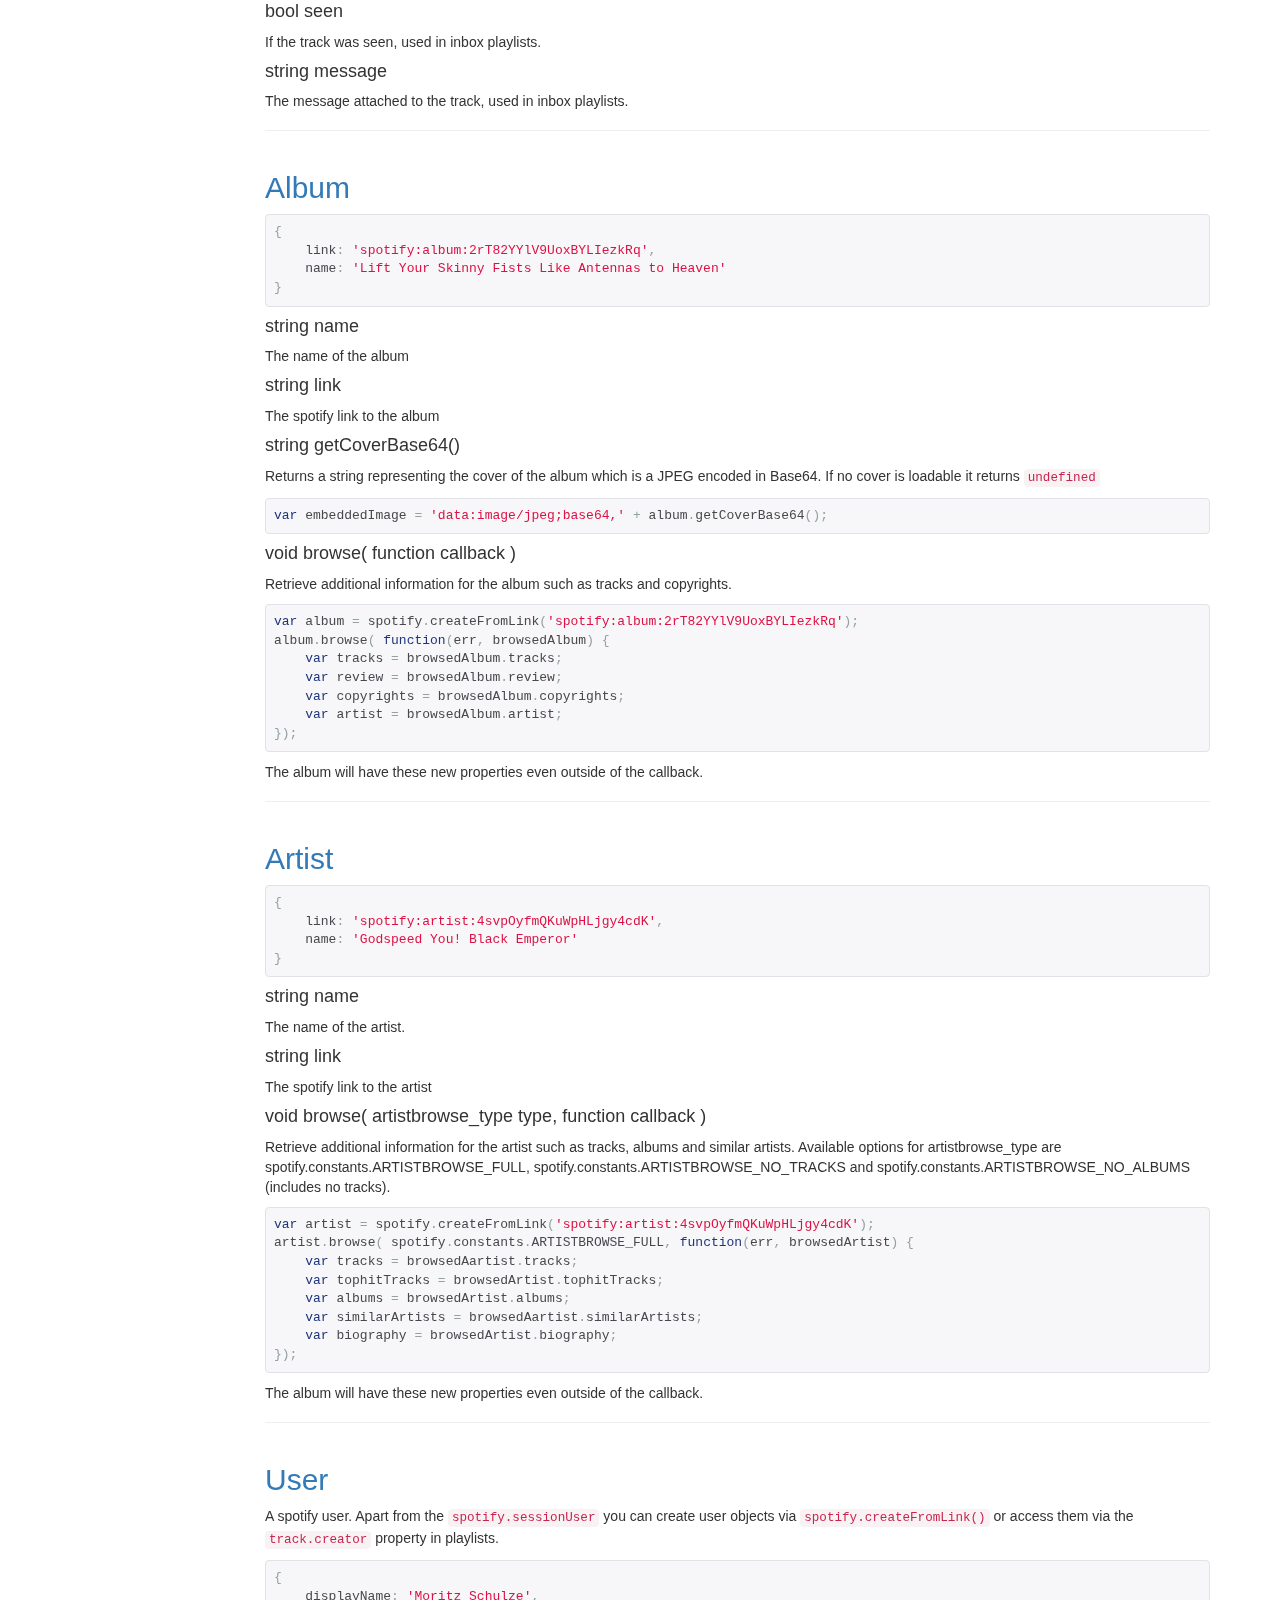
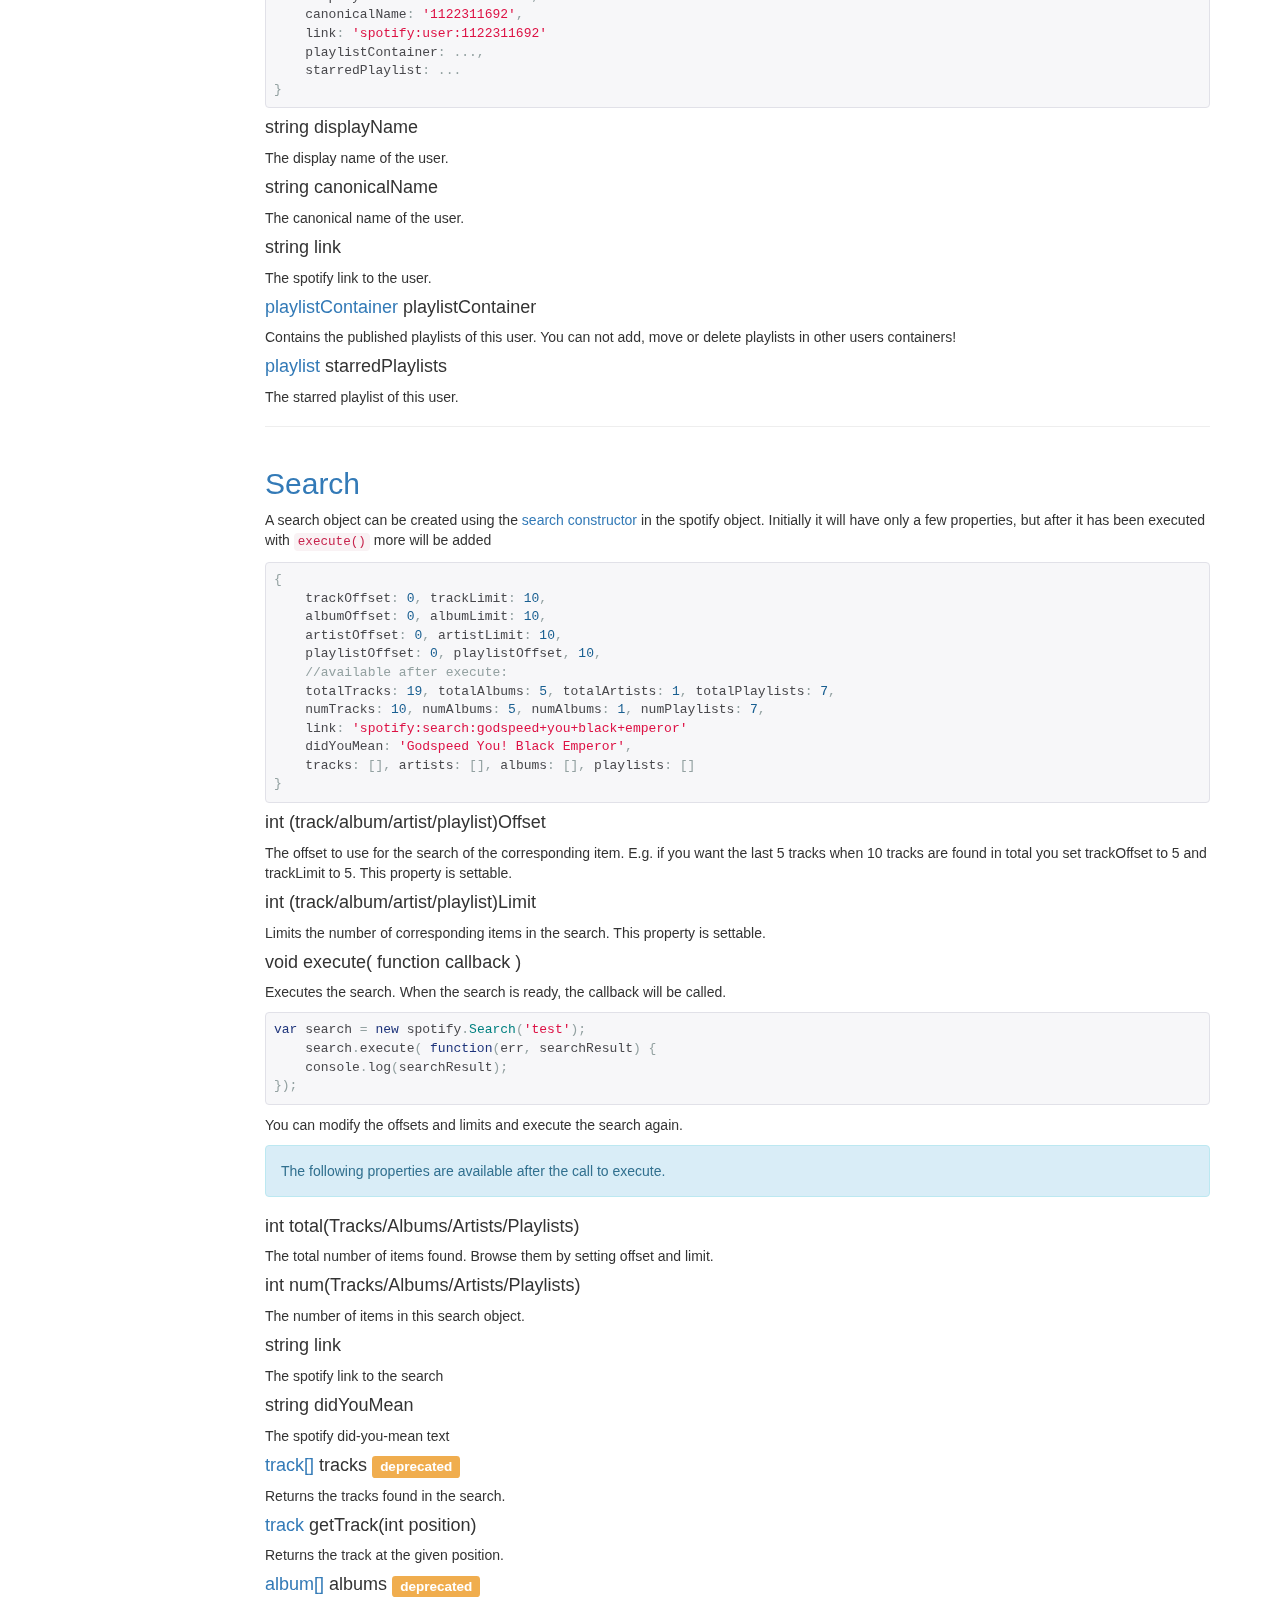
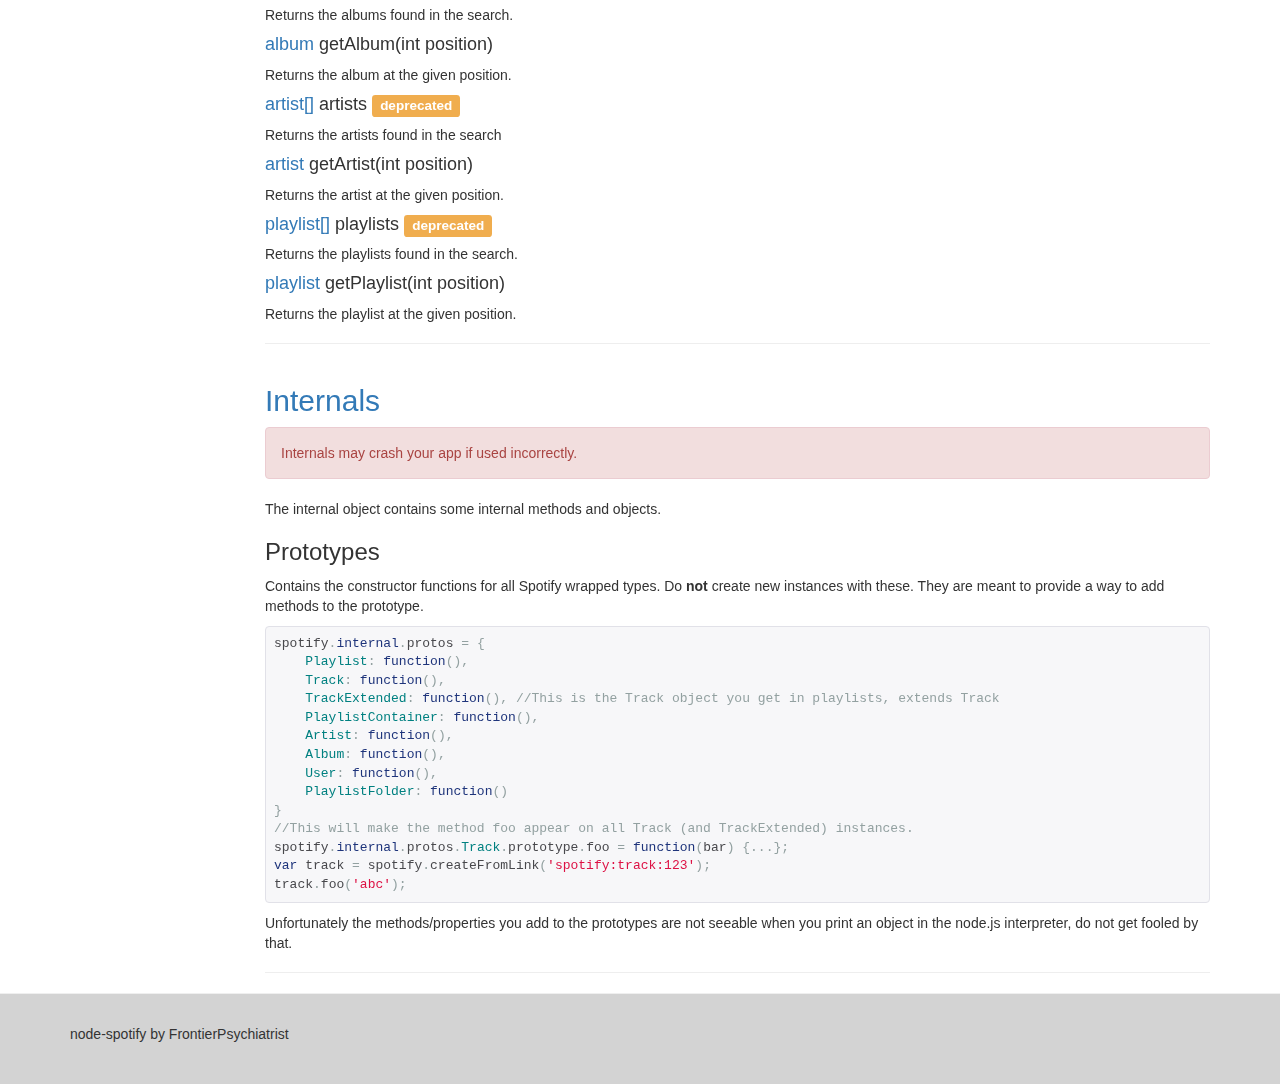
==== commit da4f2599: "Small correction for the ready callback." ====
--- a/api.html
+++ b/api.html
@@ -40,7 +40,7 @@
     rememberedUser: '',
     playlistContainer: ...,
     sessionUser: ...,
-    version: '0.6.0'
+    version: '0.7.1'
 }</pre><h4>string rememberedUser</h4><pre class="prettyprint">console.log(spotify.rememberedUser);
 //your@email.com</pre><p>The name of the remebered user if present, <code>undefined</code> otherwise.</p><h4>void login( string username, string password, bool remember, bool useRemembered )</h4><pre class="prettyprint">spotify.login('myusername', 'mypassword', true, false);</pre><p>Starts a spotify session and logs in. Facebook login is possible. The user must have a spotify premium account.
 If <code>remember</code> is set to true, the user will be remembered and can relogin the next time. If
@@ -78,16 +78,18 @@
 }</pre><h4>string version</h4><p>The version of node-spotify you are using.</p><h5>Events</h5><p>You can register to the following events on <code>spotify</code> via the <code>on</code> method (unregister via <code>off</code>).<h6><code>ready: function(err)</code></h6><pre class="prettyprint">var playlist;
 var ready = function(err) {
     if(err) {
+      // error logging in!
       console.log(err);
+    } else {
+      console.log('spotify is ready!');
+      playlist = spotify.playlistContainer.getPlaylist(0);
     }
-    console.log('spotify is ready!');
-    playlist = spotify.playlistContainer.getPlaylist(0);
 };
 spotify.on({
     ready: ready
 });
 spotify.login('user', 'password', false, false);</pre><p>Called when it is safe to execute further actions on the <code>spotify</code> object after login. Internally this is called after the
-<code>root_playlistcontainer</code> has been loaded. This is your typical entry point for all your app code.</p><h6><code>logout: function()</code></h6><pre class="prettyprint">var logout = function() {
+<code>root_playlistcontainer</code> has been loaded. This is your typical entry point for all your app code.</p><p>If there was an error logging in, the <code>ready</code> callback will be called with an error string.</p><h6><code>logout: function()</code></h6><pre class="prettyprint">var logout = function() {
     console.log('Logged out');
 };</pre><p>Called when the user is logged out. This is also directly settable in <code>spotify.logout(callback)</code>.</p><h6><code>metadataUpdated: function()</code></h6><p>This callback is called whenever new data for a spotify type is loaded. It is internally used in <code><a href='#waitForLoaded'>waitForLoaded</a></code>
 and typically is not needed by a user of node-spotify. Even if you attach a callback an internal callback will remain in use.</p><h6><code>playTokenLost: function()</code></h6><pre class="prettyprint">var playTokenLost = function() {
